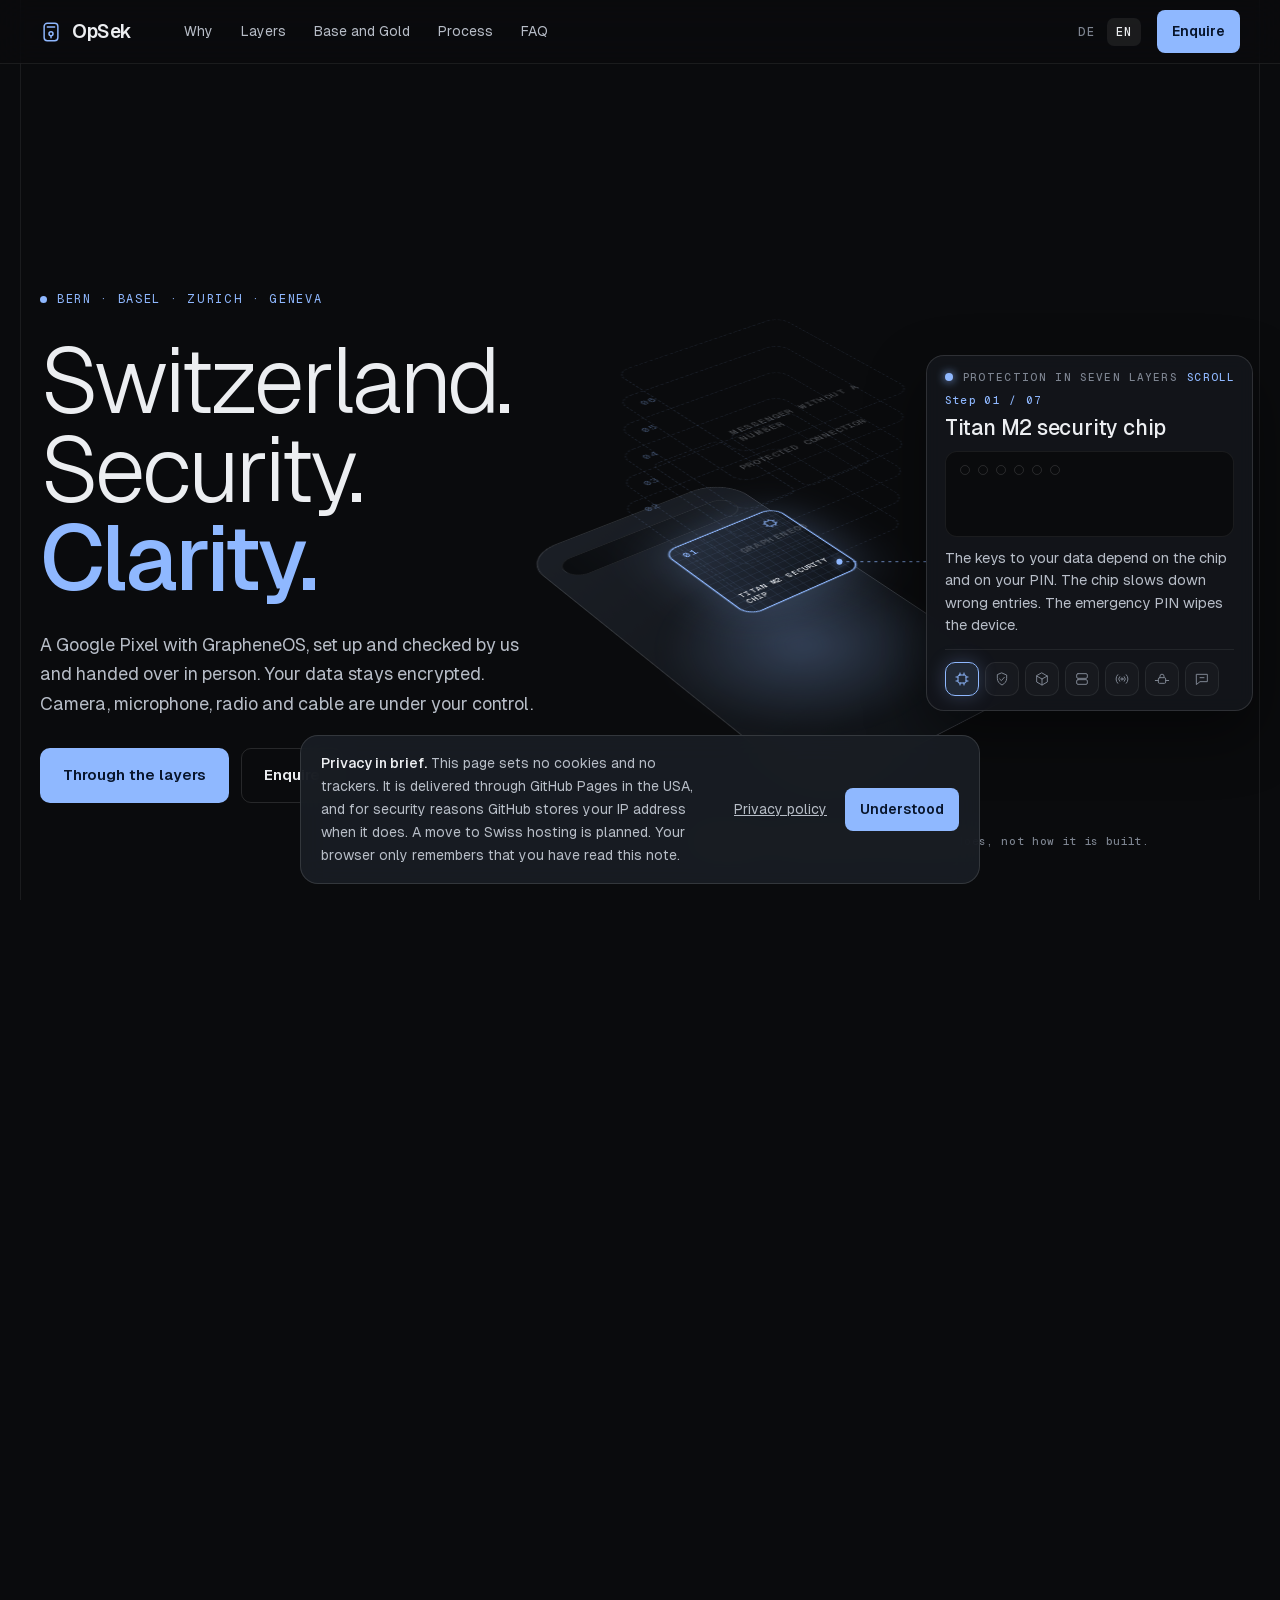
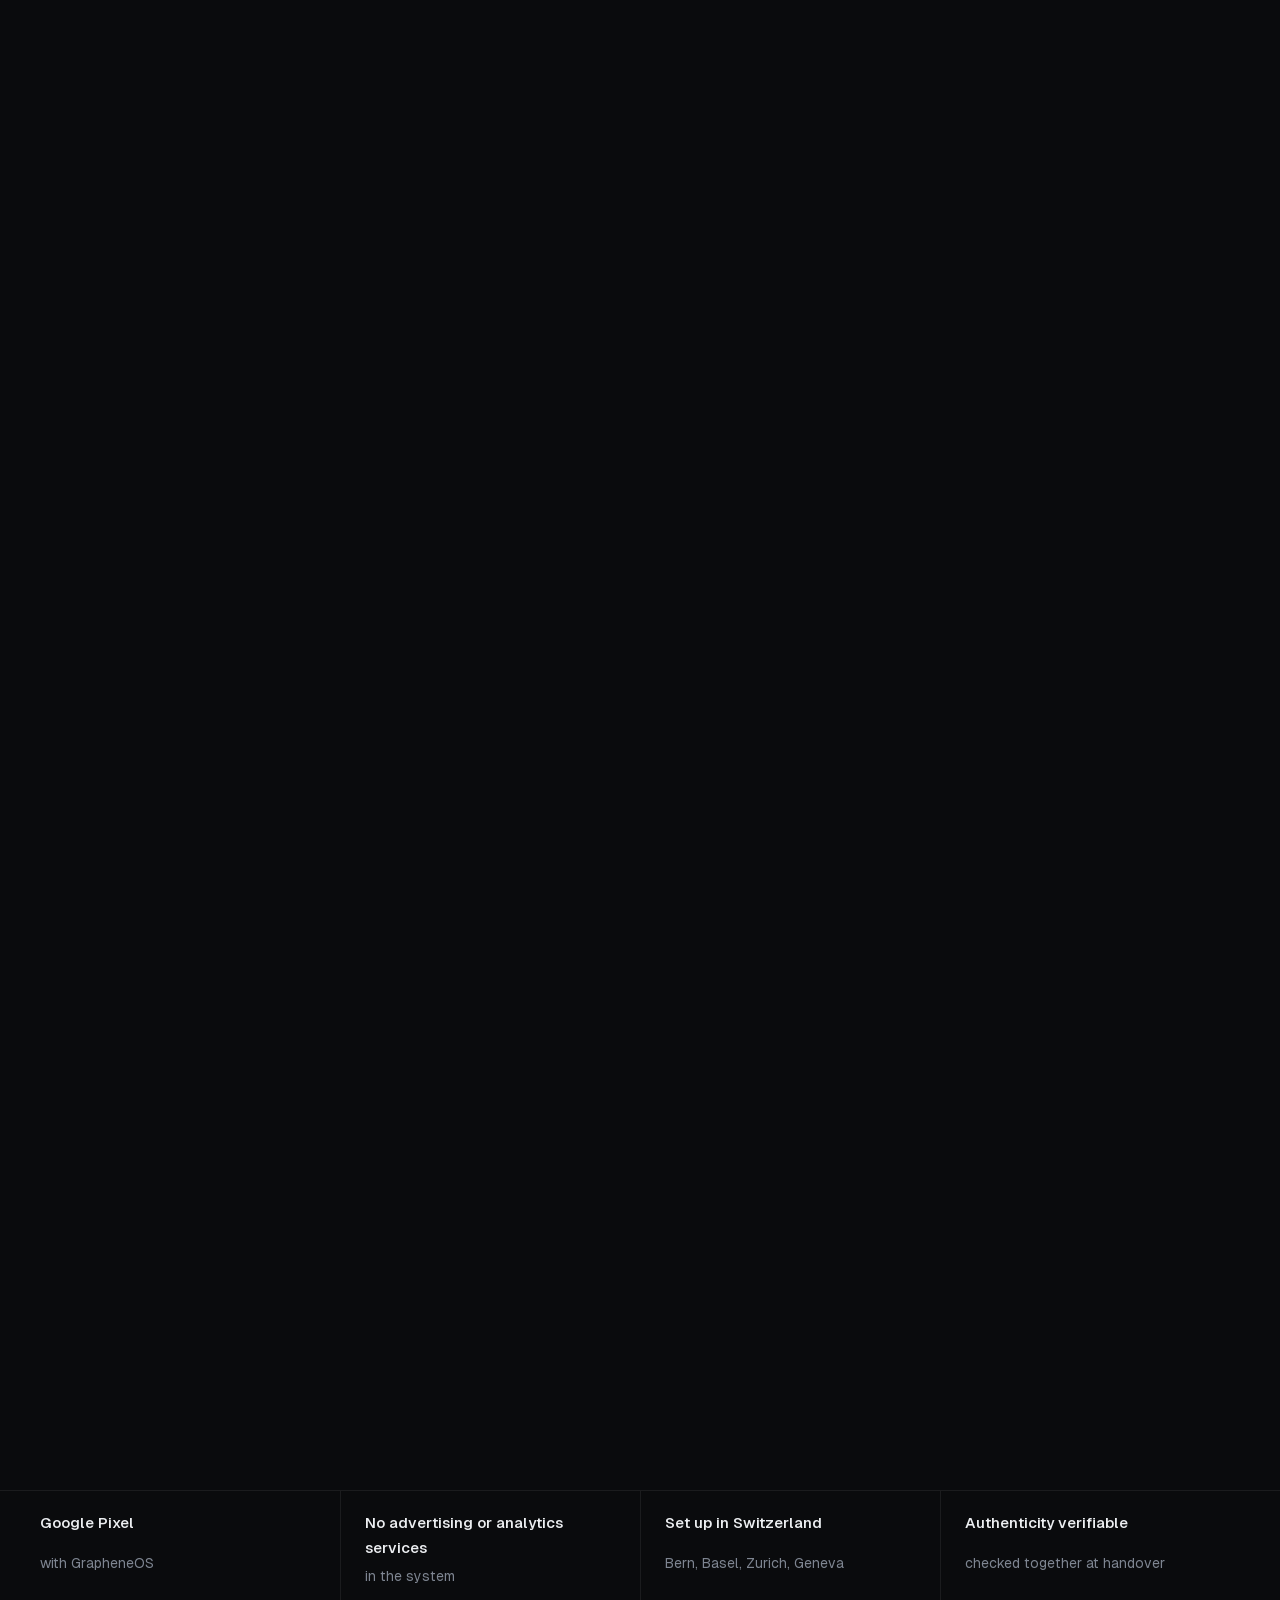
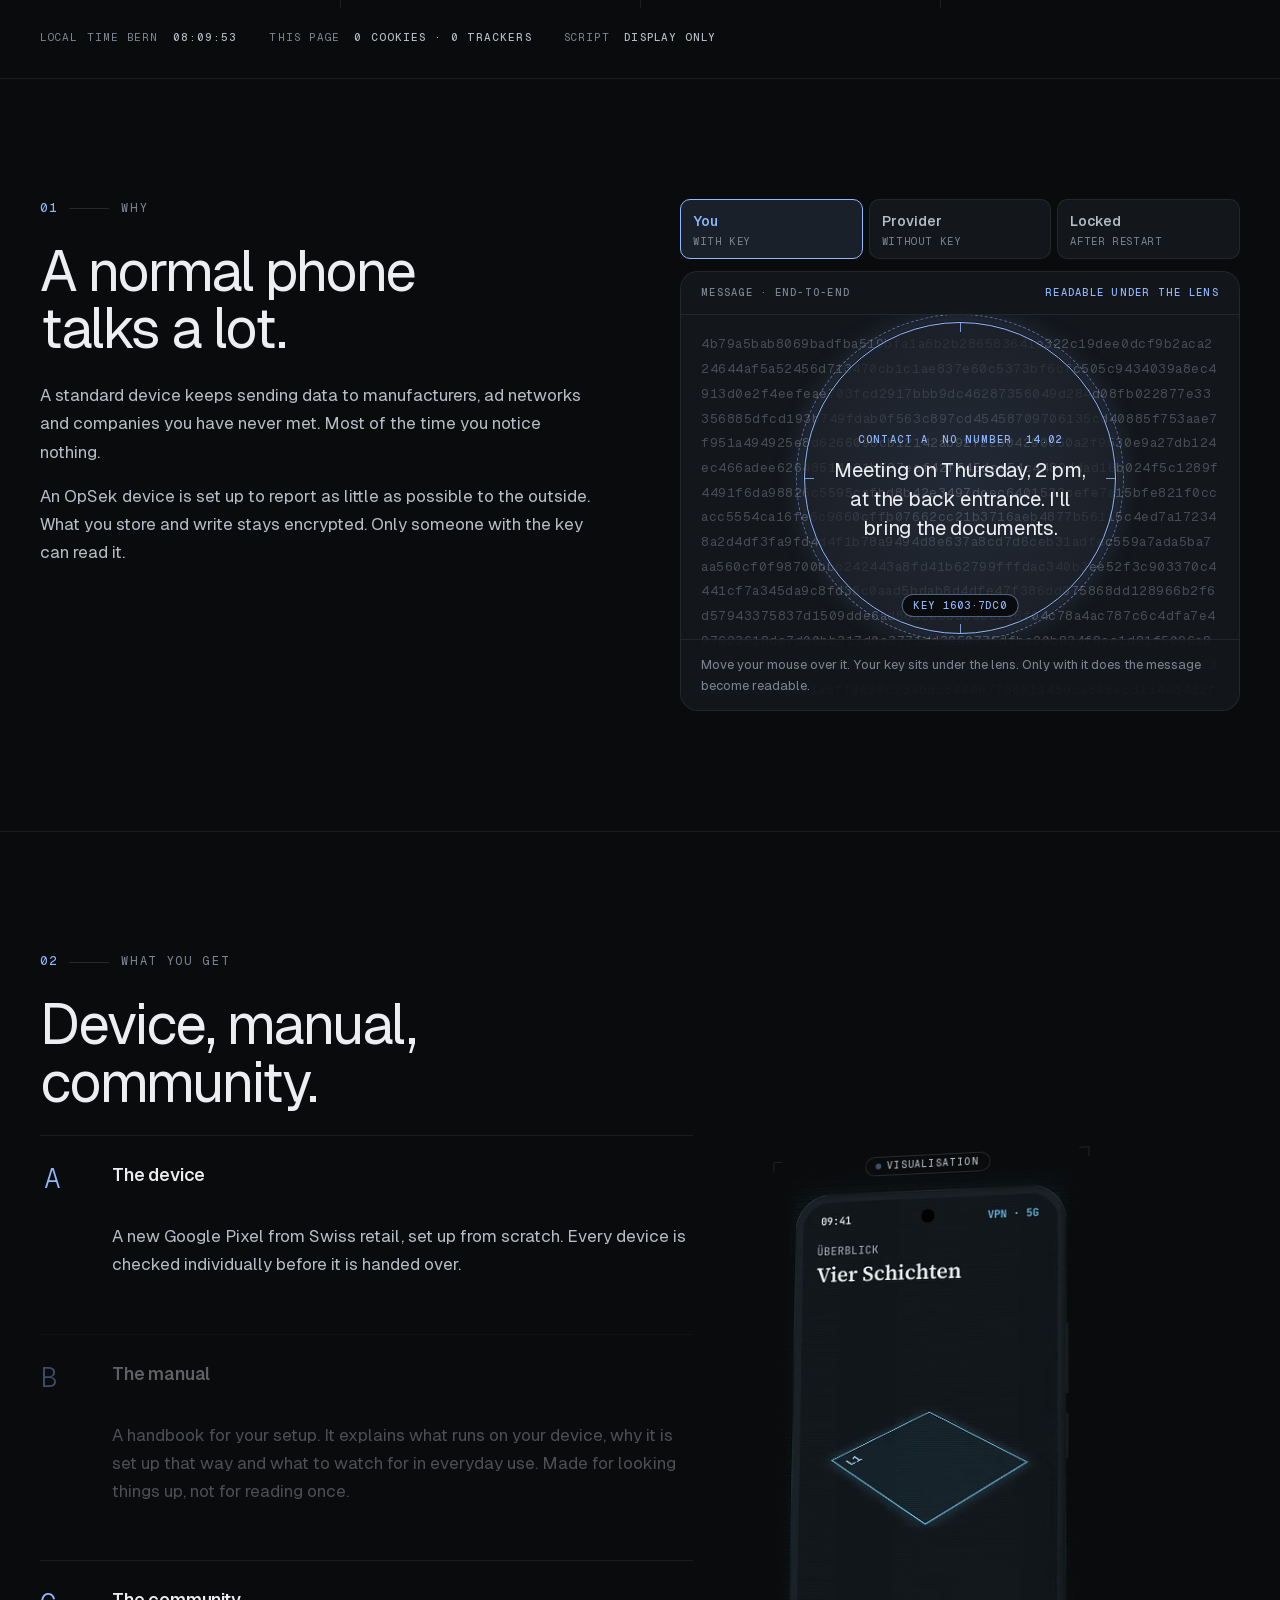
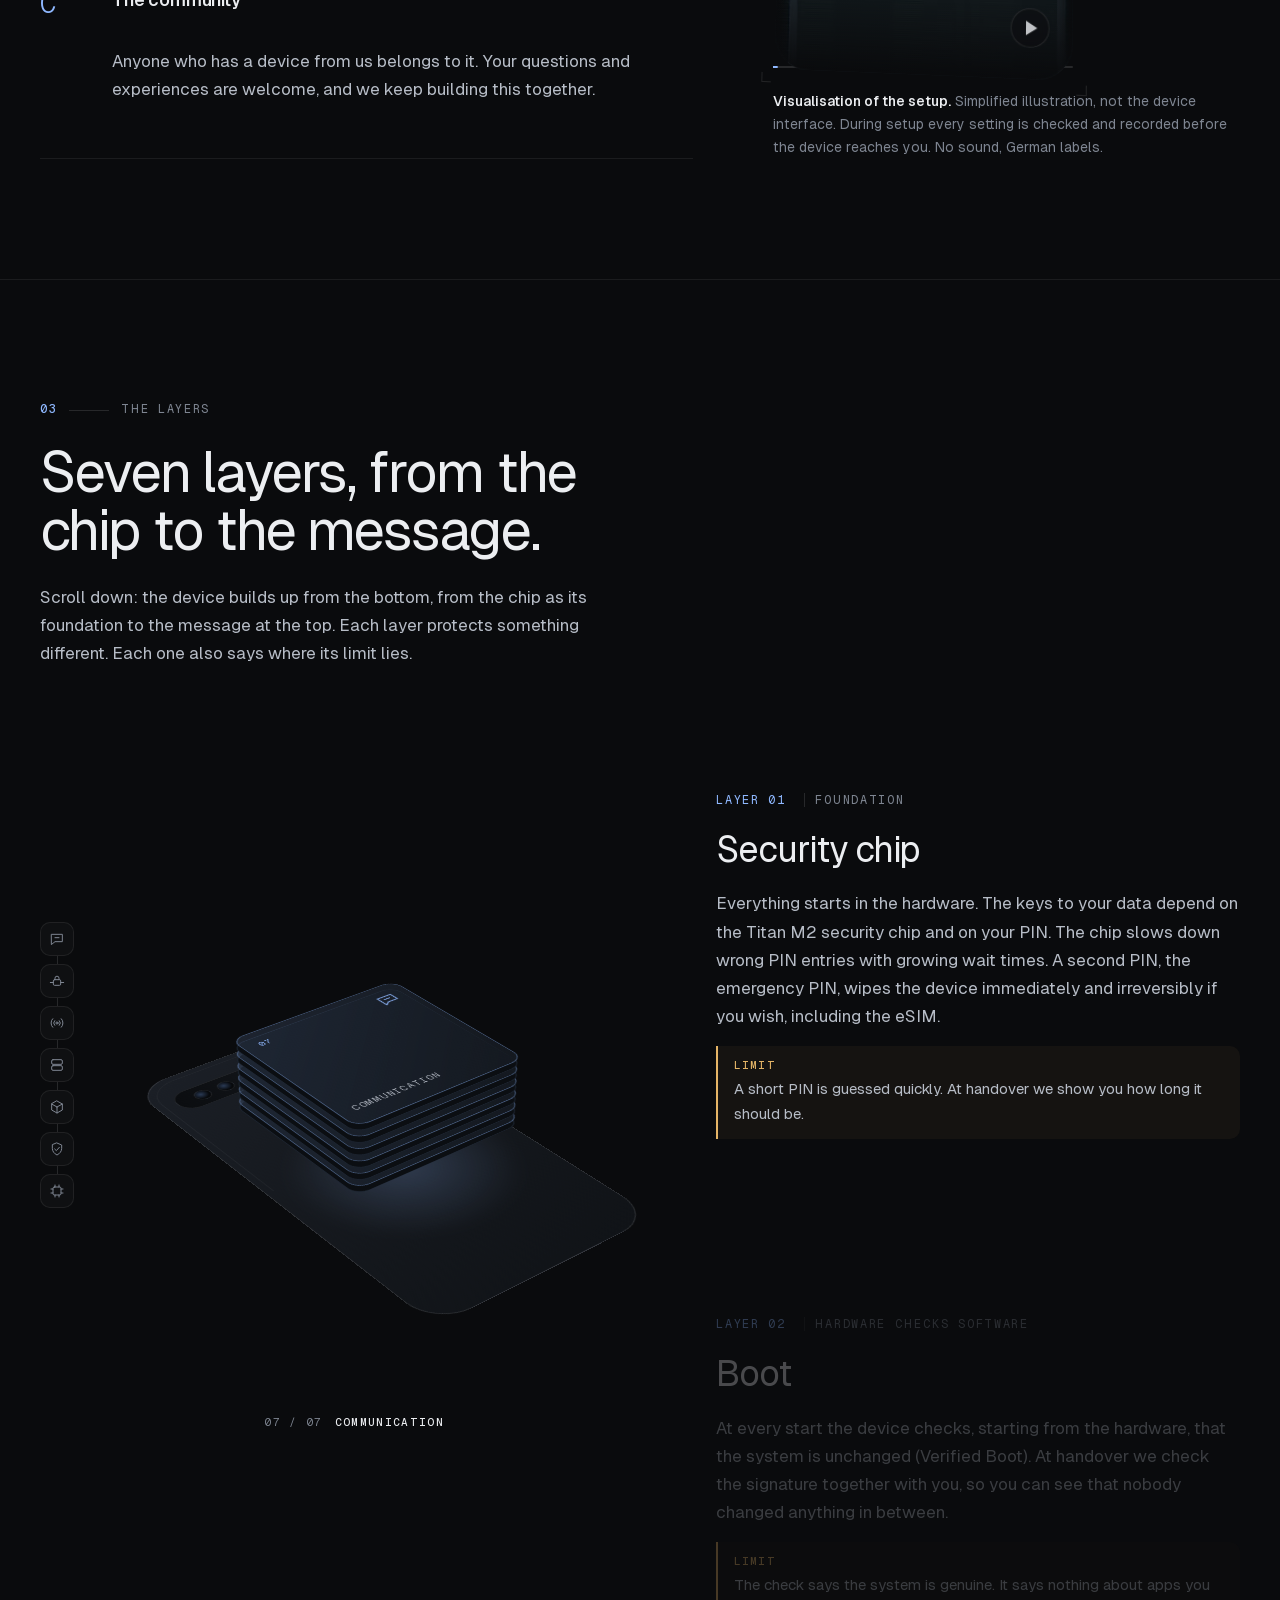
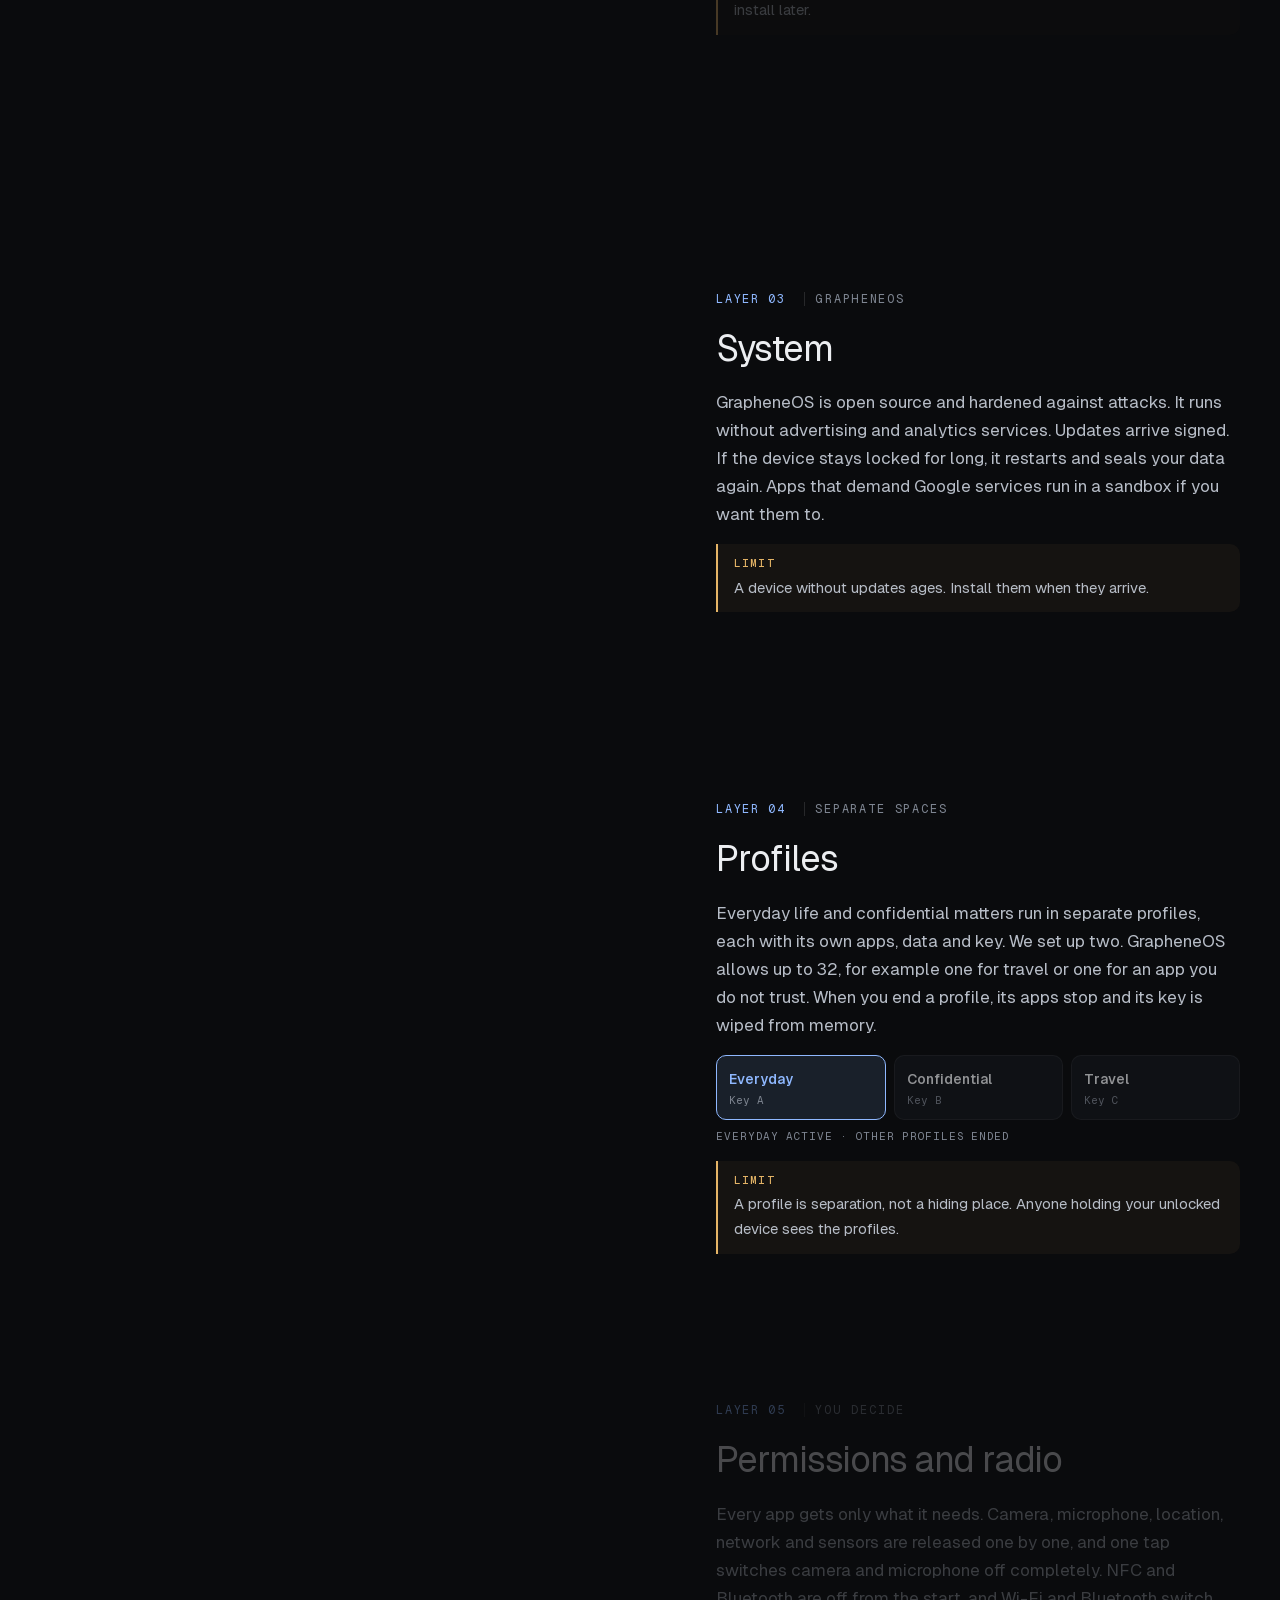
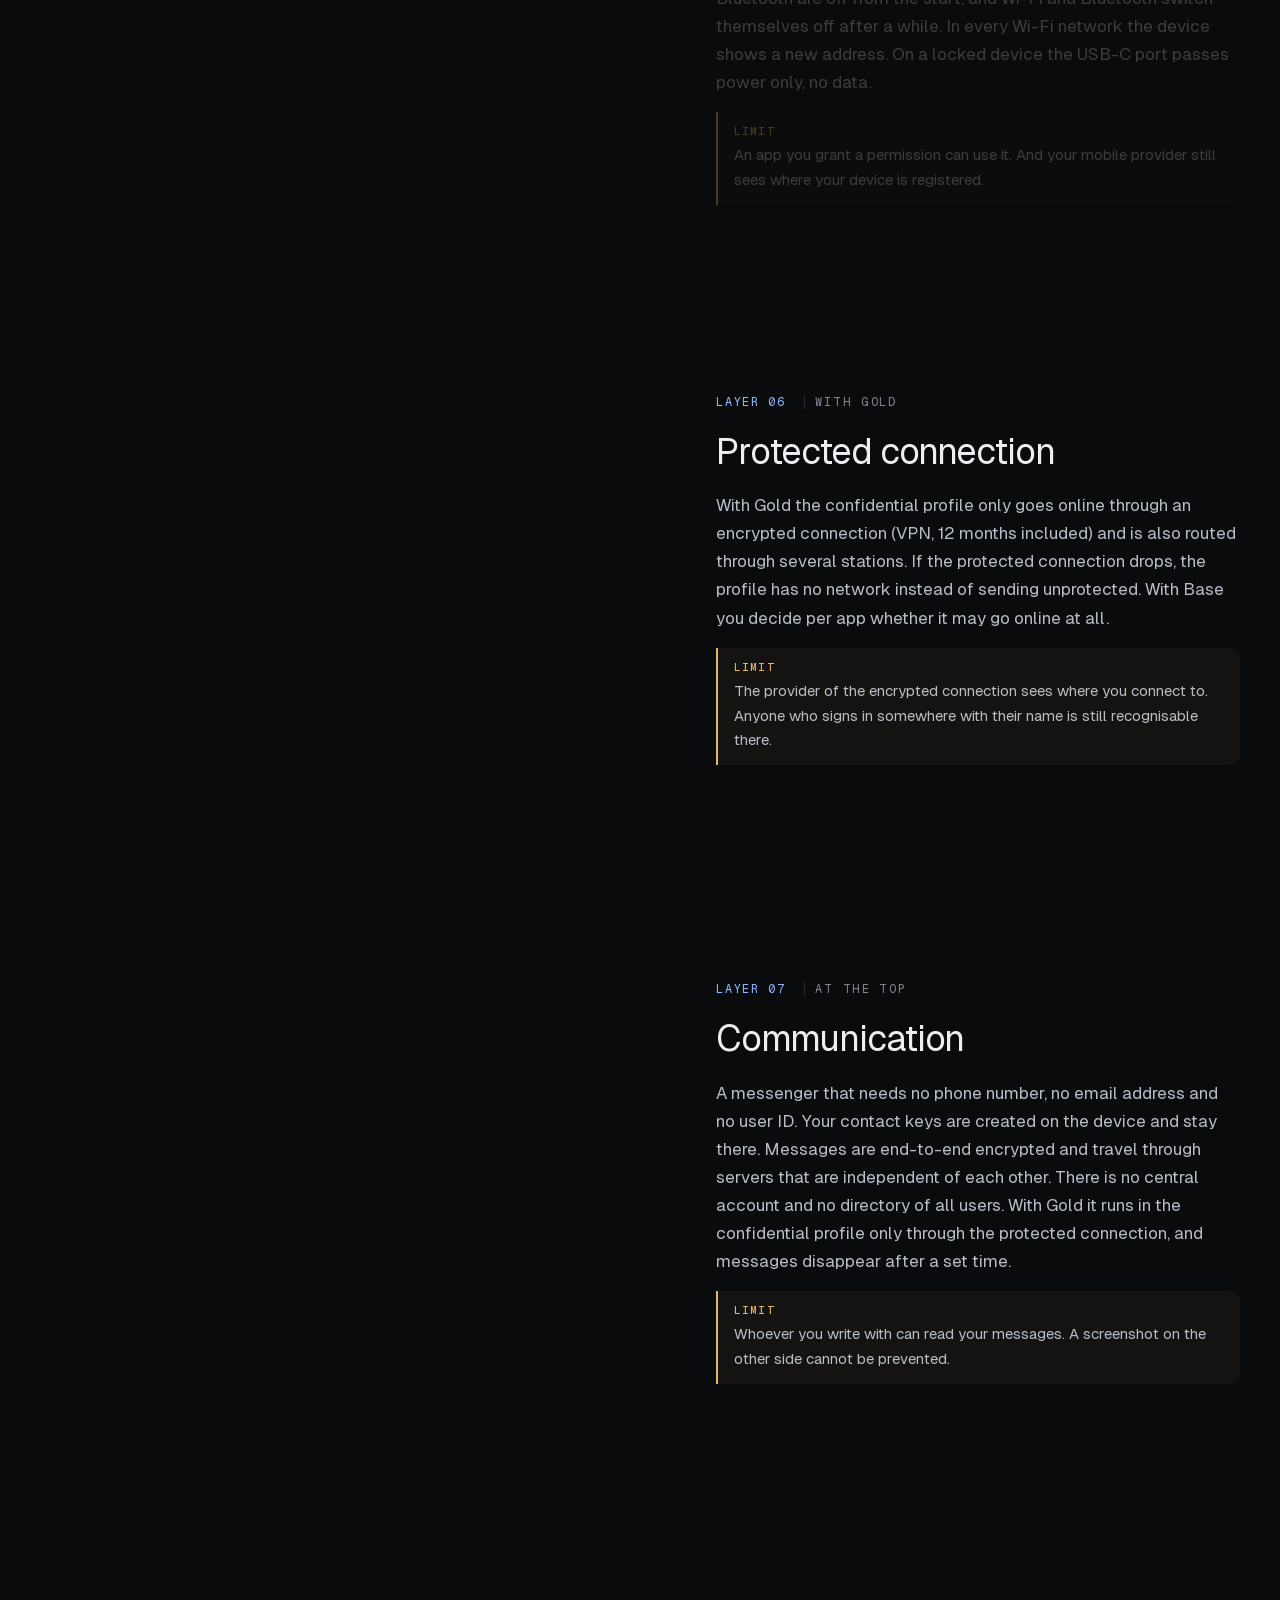
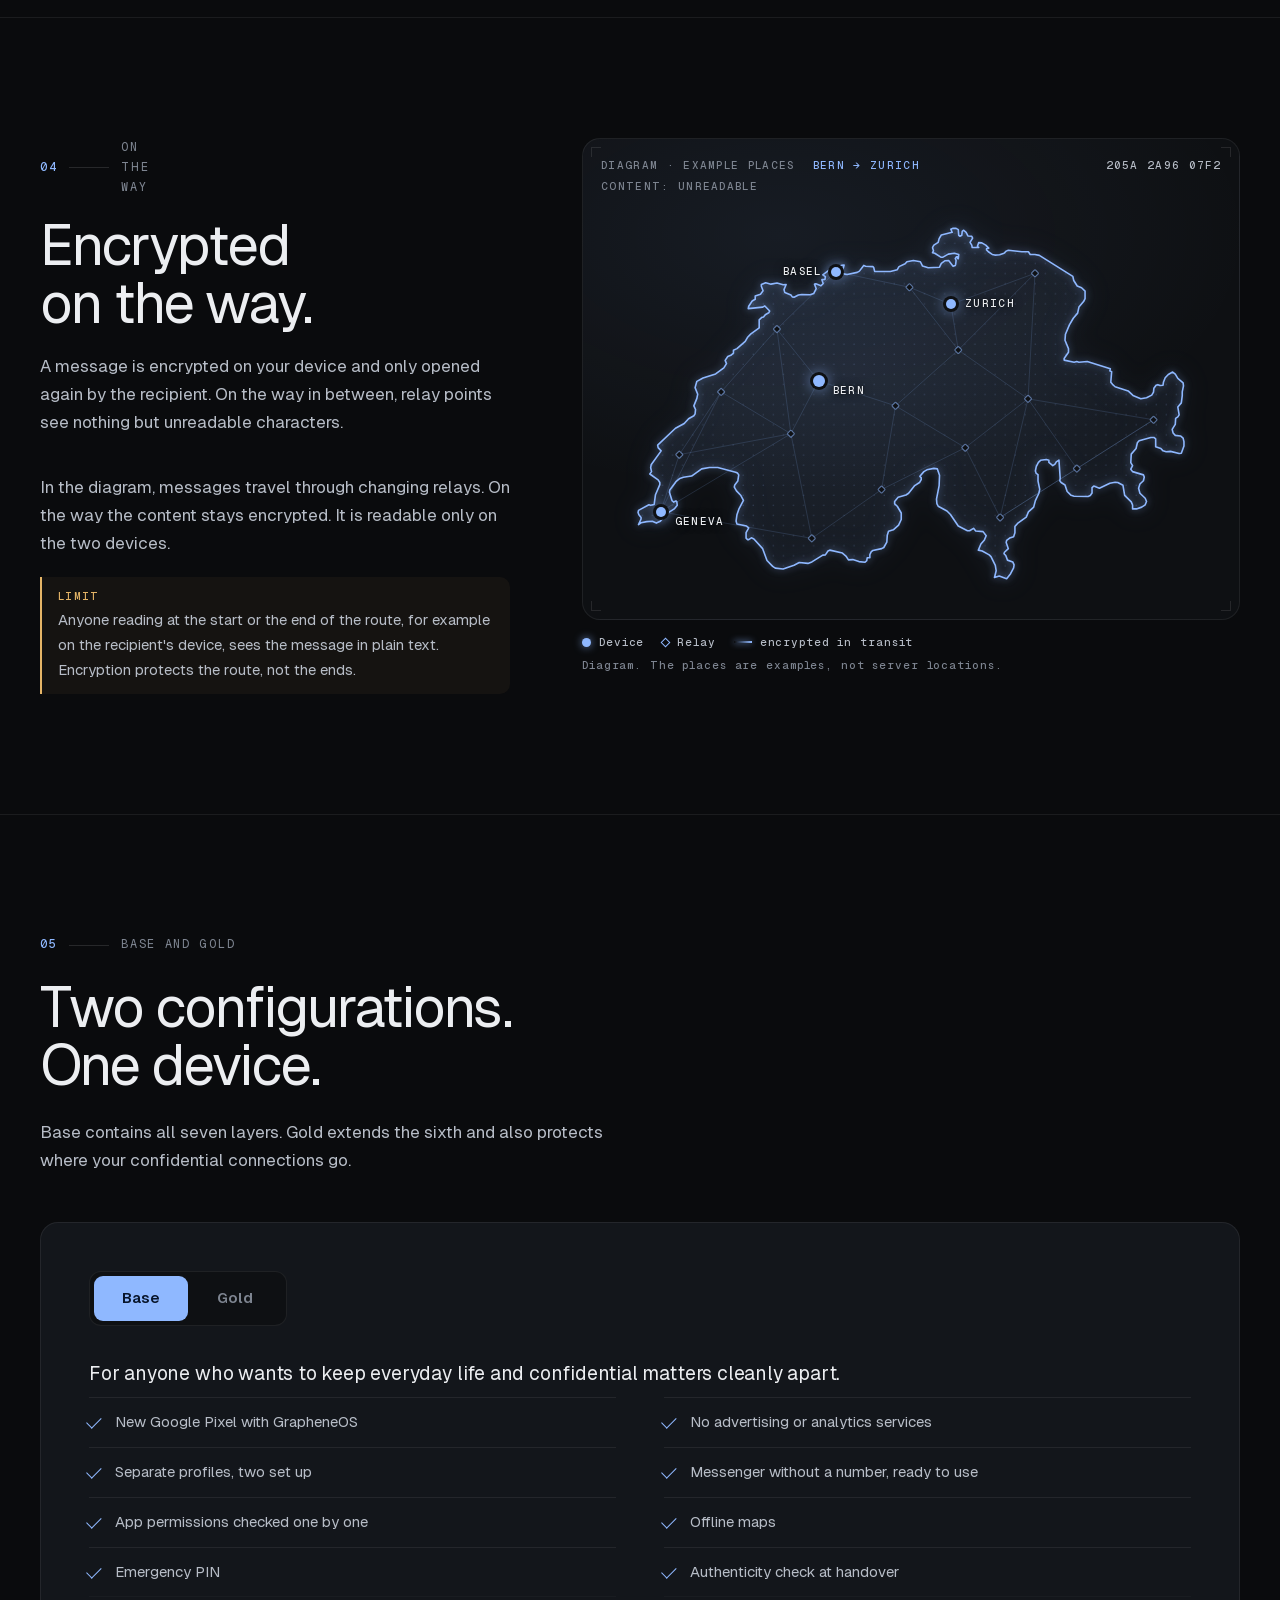
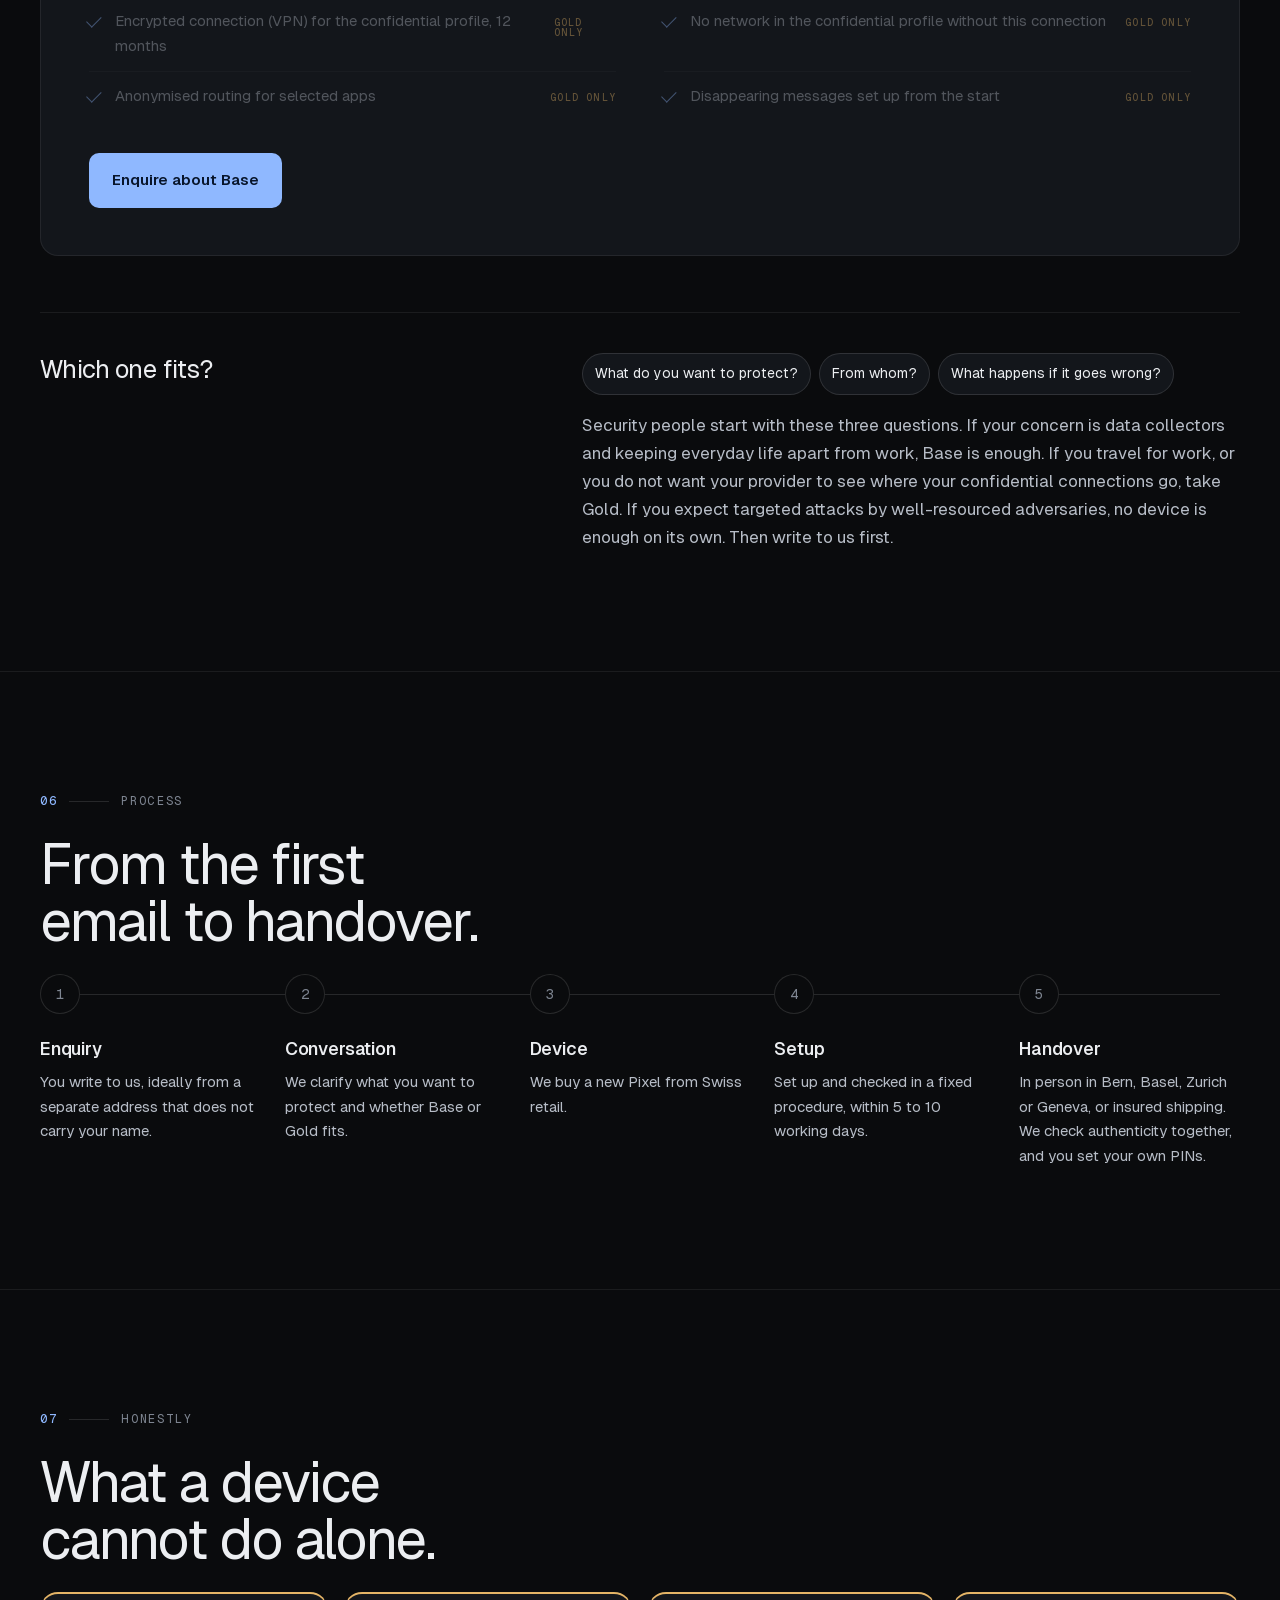
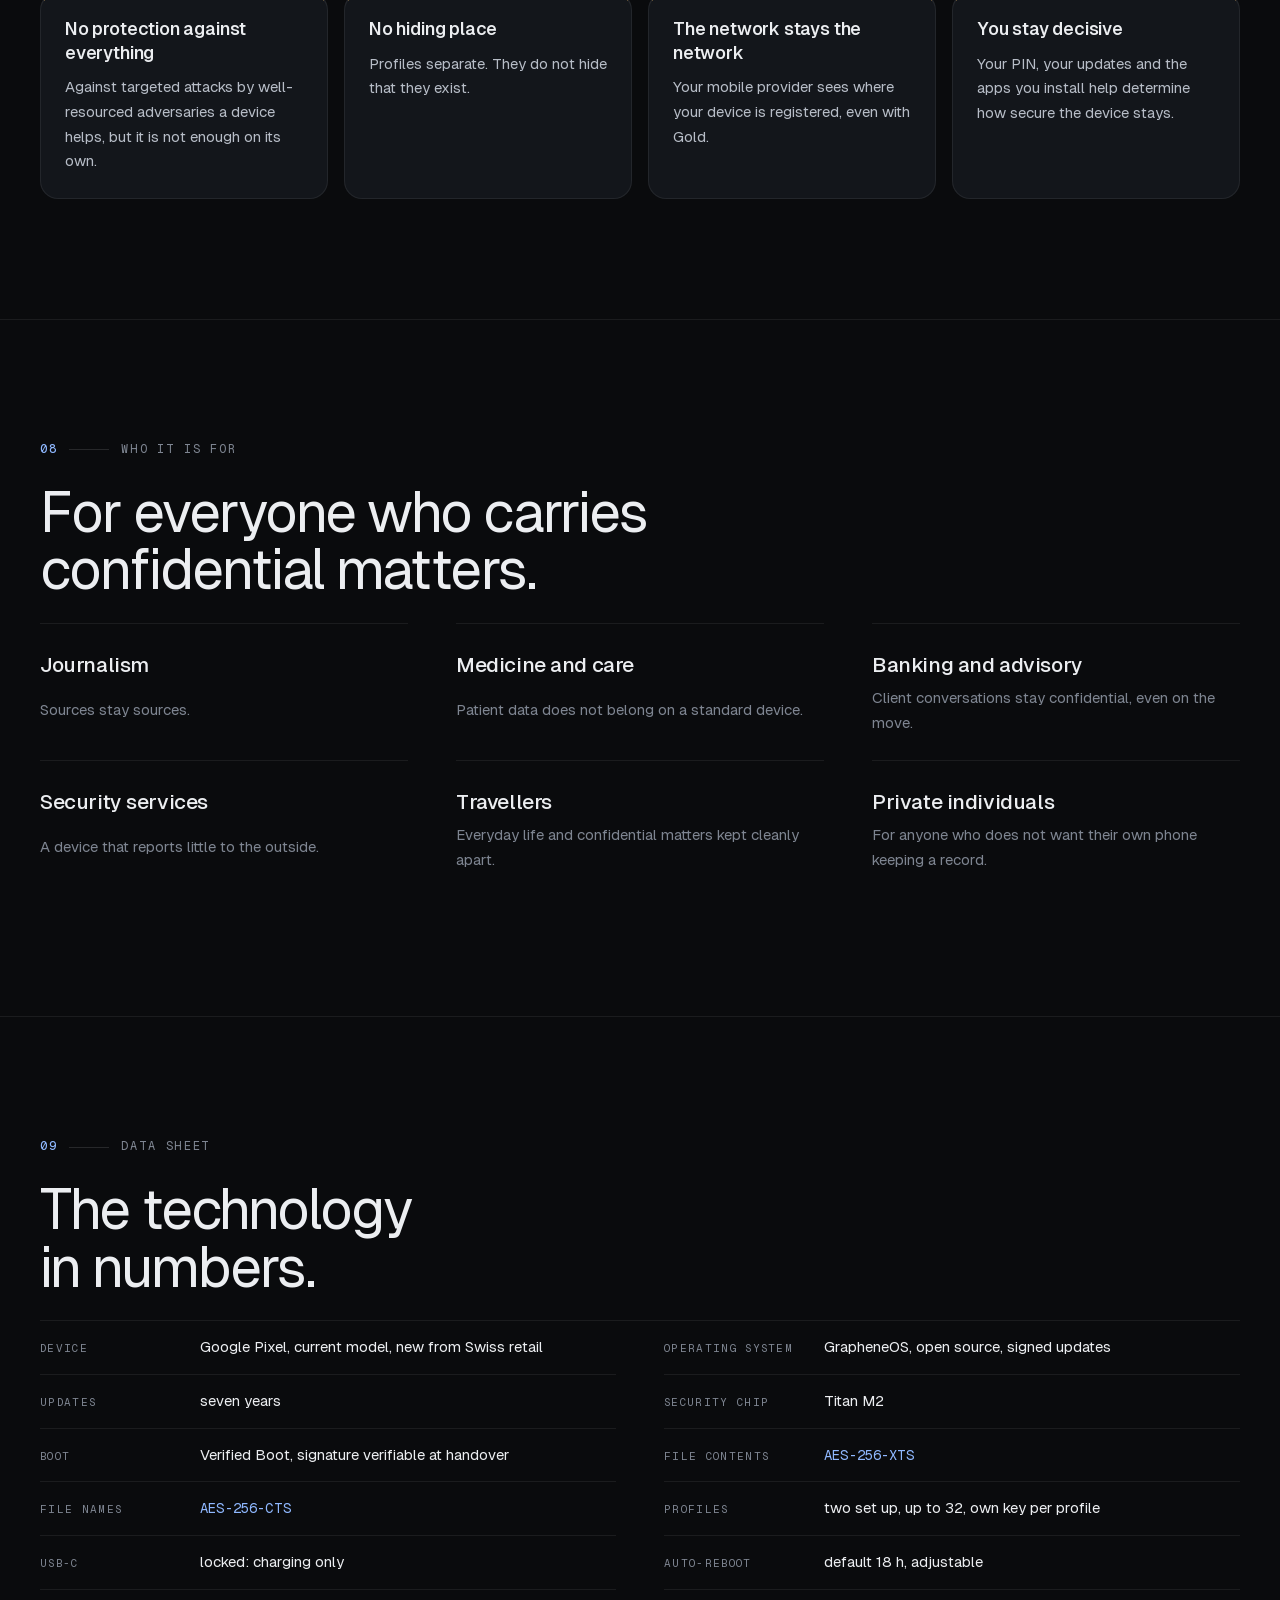
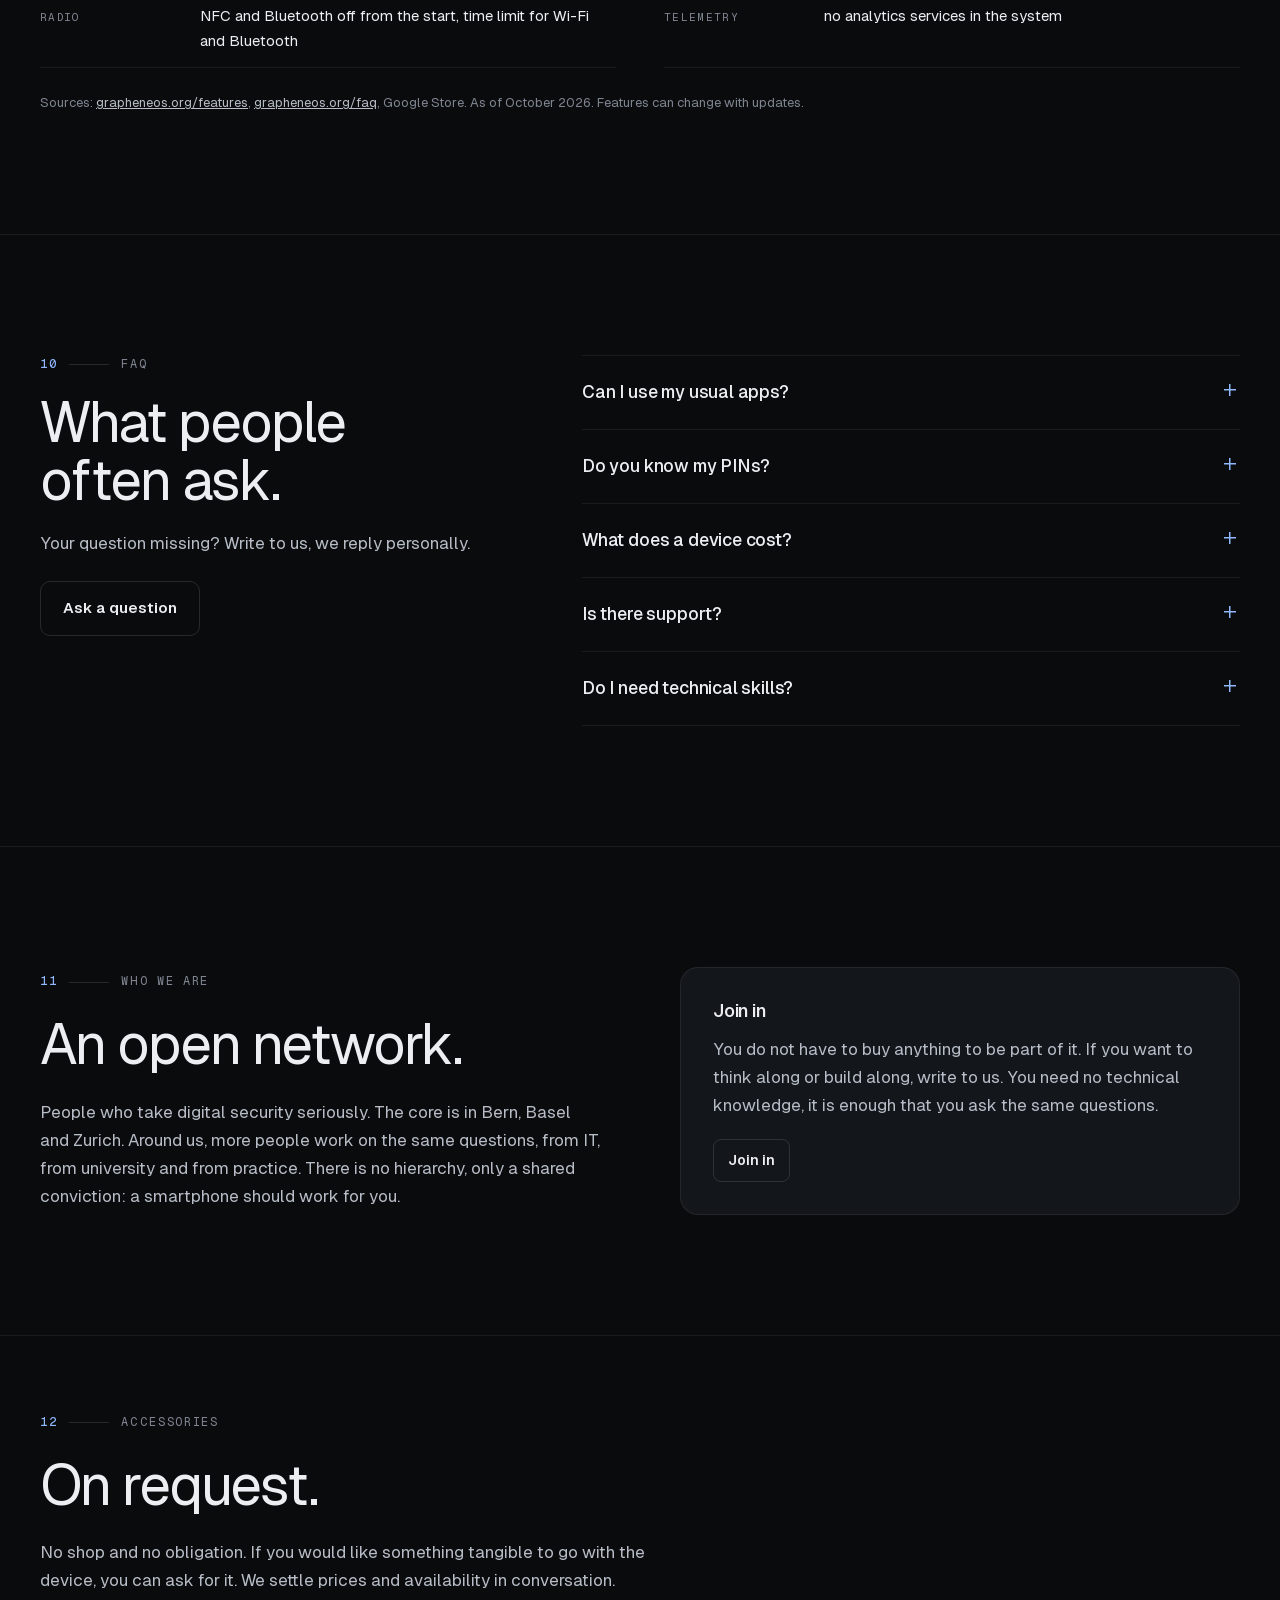
==== en/index.html @ 554b8f77 "Texte: «laut Google» entfernt, Protokoll-Video als Visualisierung gekennzeichnet Co-Authored-By: Cla" ====
<!doctype html>
<html lang="en" class="no-js">
<head>
<meta charset="utf-8">
<meta http-equiv="Content-Security-Policy" content="default-src 'self'; script-src 'self'; style-src 'self' 'unsafe-inline'; img-src 'self' data:; media-src 'self'; font-src 'self'; connect-src 'none'; frame-src 'none'; object-src 'none'; base-uri 'none'; form-action 'none'; manifest-src 'self'; worker-src 'none'">
<meta name="referrer" content="no-referrer">
<meta name="viewport" content="width=device-width,initial-scale=1,viewport-fit=cover">
<title>OpSek | Hardened Pixel with GrapheneOS from Switzerland</title>
<meta name="description" content="OpSek sets up Google Pixel phones with GrapheneOS: hardened system, separate profiles, checked and handed over in person. From Switzerland.">
<meta name="theme-color" content="#0a0b0d">
<meta name="color-scheme" content="dark">
<link rel="canonical" href="https://opsek.ch/en/">
<link rel="alternate" hreflang="de" href="https://opsek.ch/">
<link rel="alternate" hreflang="en" href="https://opsek.ch/en/">
<link rel="alternate" hreflang="x-default" href="https://opsek.ch/">
<meta property="og:type" content="website">
<meta property="og:title" content="OpSek | Hardened Pixel with GrapheneOS from Switzerland">
<meta property="og:description" content="OpSek sets up Google Pixel phones with GrapheneOS: hardened system, separate profiles, checked and handed over in person. From Switzerland.">
<meta property="og:url" content="https://opsek.ch/en/">
<meta property="og:locale" content="en_GB">
<link rel="icon" href="../img/favicon.svg" type="image/svg+xml">
<link rel="preload" href="../fonts/Geist-Variable.woff2" as="font" type="font/woff2" crossorigin>
<link rel="preload" href="../img/hero-center-800.webp" as="image" type="image/webp" media="(max-width: 900px)">
<link rel="stylesheet" href="../css/opsek.css">
<script type="application/json" id="opsek-t">{"locale": "en-GB", "keyWord": "Key ", "noKey": "No key", "vault": {"du": {"st": "readable under the lens", "hint": "<span class=\"hint-fine\">Move your mouse over it.<\/span><span class=\"hint-touch\">Drag your finger across it.<\/span> Your key sits under the lens. Only with it does the message become readable."}, "anbieter": {"st": "no key", "hint": "This is what the messenger's provider sees: it carries the message but cannot read it."}, "gesperrt": {"st": "Standby", "hint": "After a restart the key is not in memory. Without your PIN everything stays encrypted."}}, "profState": "{p} active · other profiles ended, their keys removed from memory", "play": "Play video", "pause": "Pause video", "ctaBase": "Enquire about Base", "ctaGold": "Enquire about Gold", "subjBase": "Interest in OpSek Base", "subjGold": "Interest in OpSek Gold", "level": "Layer", "subj": {"general": "Interest in OpSek", "base": "Interest in OpSek Base", "gold": "Interest in OpSek Gold", "join": "Joining OpSek", "acc": "Question about OpSek accessories", "q": "Question about OpSek"}, "step": "Step {n} of 4"}</script>
</head>
<body>
<a class="skip" href="#inhalt">Skip to content</a>

<header class="hdr" id="top">
  <div class="rail hdr-in">
    <a class="brand" href="#top" aria-label="OpSek, back to top">
      <svg viewBox="0 0 24 24" aria-hidden="true"><rect x="4.5" y="2.5" width="15" height="19" rx="3.5"/><path d="M8 6.5h8" class="cam"/><circle cx="12" cy="14" r="2.2"/><path d="M12 16.2v2"/></svg>
      <span>OpSek</span>
    </a>
    <nav class="nav" aria-label="Main navigation"><a href="#warum">Why</a><a href="#schichten">Layers</a><a href="#modelle">Base and Gold</a><a href="#ablauf">Process</a><a href="#fragen">FAQ</a></nav>
        <p class="lang" role="group" aria-label="Language"><a href="../" hreflang="de" lang="de">DE</a><b aria-current="true">EN</b></p>
    <a class="btn btn-sm" href="#kontakt" data-contact="general">Enquire</a>
  </div>
  <i class="progress" aria-hidden="true"><em></em></i>
</header>

<main id="inhalt">

<!-- HERO -->
<section class="hero" aria-labelledby="h-hero">
  <div class="rail hero-grid">
    <div class="hero-copy">
      <p class="kicker"><i class="dot"></i>Bern · Basel · Zurich · Geneva</p>
      <h1 id="h-hero" data-split>Switzerland. Security. <em>Clarity.</em></h1>
      <p class="lead">A Google Pixel with GrapheneOS, set up and checked by us and handed over in person. Your data stays encrypted. Camera, microphone, radio and cable are under your control.</p>
      <div class="actions">
        <a class="btn" href="#schichten" data-magnet>Through the layers</a>
        <a class="btn btn-line" href="#kontakt" data-contact="general" data-magnet>Enquire</a>
      </div>
    </div>
    <figure class="hero-visual sx" data-sx role="group" aria-label="How the protection fits together, step by step" data-step="0">
      <div class="sx-scene" aria-hidden="true"><div class="sx-stack" data-sx-stack><div class="sx-phone"><i class="cam"></i><i class="glow"></i></div><div class="sx-slab chip on" style="--i:0"><span class="sl-n">01</span><span class="sl-t">Titan M2 security chip</span><svg viewBox="0 0 24 24" aria-hidden="true"><rect x="6" y="6" width="12" height="12" rx="2"/><path d="M9 3v3M15 3v3M9 18v3M15 18v3M3 9h3M3 15h3M18 9h3M18 15h3"/></svg></div><div class="sx-slab" style="--i:1"><span class="sl-n">02</span><span class="sl-t">Verified start</span><svg viewBox="0 0 24 24" aria-hidden="true"><path d="M12 3l7 3v5c0 4.5-3 8-7 10-4-2-7-5.5-7-10V6z"/><path d="M8.5 12l2.5 2.5 4.5-5"/></svg></div><div class="sx-slab" style="--i:2"><span class="sl-n">03</span><span class="sl-t">GrapheneOS</span><svg viewBox="0 0 24 24" aria-hidden="true"><path d="M12 3l8 4.5v9L12 21l-8-4.5v-9z"/><path d="M12 12l8-4.5M12 12v9M12 12L4 7.5"/></svg></div><div class="sx-slab" style="--i:3"><i class="half a"></i><i class="half b"></i><span class="sl-n">04</span><span class="sl-t">Separate profiles</span><svg viewBox="0 0 24 24" aria-hidden="true"><rect x="4" y="4" width="16" height="7" rx="2"/><rect x="4" y="13" width="16" height="7" rx="2"/></svg></div><div class="sx-slab" style="--i:4"><span class="sl-n">05</span><span class="sl-t">Permissions, radio and cable</span><svg viewBox="0 0 24 24" aria-hidden="true"><circle cx="12" cy="12" r="1.6"/><path d="M8.5 8.5a5 5 0 0 0 0 7M15.5 8.5a5 5 0 0 1 0 7M5.6 5.6a9 9 0 0 0 0 12.8M18.4 5.6a9 9 0 0 1 0 12.8"/></svg></div><div class="sx-slab" style="--i:5"><span class="sl-n">06</span><span class="sl-t">Protected connection</span><svg viewBox="0 0 24 24" aria-hidden="true"><rect x="6.5" y="10" width="11" height="8.5" rx="1.8"/><path d="M9 10V7.8a3 3 0 0 1 6 0V10"/><path d="M2 14.25h4.5M17.5 14.25H22"/></svg></div><div class="sx-slab" style="--i:6"><span class="sl-n">07</span><span class="sl-t">Messenger without a number</span><svg viewBox="0 0 24 24" aria-hidden="true"><path d="M4 5h16v11H9l-5 4z"/><path d="M9 10h6"/></svg></div></div></div>
      <svg class="sx-line" aria-hidden="true" focusable="false"><path data-sx-line d=""/><circle data-sx-dot r="3"/></svg>
      <div class="sx-card">
        <p class="sx-hd"><i class="sx-led" aria-hidden="true"></i><span>Protection in seven layers</span><b class="sx-hint" data-pin="Scroll" data-tap="Tap">Tap</b></p>
        <div class="sx-body"><div class="sx-c" id="sx-c0" data-c="0"><p class="sx-k">Step 01 / 07</p><p class="sx-t">Titan M2 security chip</p><div class="dm dm-pin"><span class="pin" aria-hidden="true"><i></i><i></i><i></i><i></i><i></i><i></i></span><span class="dm-l l1">Wrong PIN · wait time grows</span><span class="dm-l l2">Emergency PIN · device is wiped</span><i class="wipe" aria-hidden="true"></i></div><p class="sx-p">The keys to your data depend on the chip and on your PIN. The chip slows down wrong entries. The emergency PIN wipes the device.</p></div><div class="sx-c" id="sx-c1" data-c="1" hidden><p class="sx-k">Step 02 / 07</p><p class="sx-t">Verified start</p><div class="dm dm-boot"><code data-sx-scr="7F3A 09BC E41D 5A2C">7F3A 09BC E41D 5A2C</code><span class="ok"><svg viewBox="0 0 24 24" aria-hidden="true"><path d="M5 12.5l4.5 4.5L19 7.5"/></svg>Signature matches</span></div><p class="sx-p">At every start the device checks, starting from the hardware, that the system is unchanged.</p></div><div class="sx-c" id="sx-c2" data-c="2" hidden><p class="sx-k">Step 03 / 07</p><p class="sx-t">GrapheneOS</p><div class="dm"><ul class="dm-sw"><li style="--k:0"><span>Advertising services</span><b class="sw to-off" aria-hidden="true"></b><em>off</em></li><li style="--k:1"><span>Analytics services</span><b class="sw to-off" aria-hidden="true"></b><em>off</em></li><li style="--k:2"><span>Signed updates</span><b class="sw to-on" aria-hidden="true"></b><em>on</em></li><li style="--k:3"><span>Restart after long lock</span><b class="sw to-on" aria-hidden="true"></b><em>on</em></li></ul></div><p class="sx-p">A hardened system without advertising and analytics services. If the device stays locked for long, it restarts and seals the data again.</p></div><div class="sx-c" id="sx-c3" data-c="3" hidden><p class="sx-k">Step 04 / 07</p><p class="sx-t">Separate profiles</p><div class="dm dm-prof"><div class="pa"><b>Everyday</b><i>Key A</i><em>active</em></div><i class="wall" aria-hidden="true"></i><div class="pb"><b>Confidential</b><i>Key B</i><em>ended</em></div></div><p class="sx-p">Everyday life and confidential matters with their own apps, data and keys. An ended profile is encrypted again. Separation, not a hiding place.</p></div><div class="sx-c" id="sx-c4" data-c="4" hidden><p class="sx-k">Step 05 / 07</p><p class="sx-t">Permissions, radio and cable</p><div class="dm"><ul class="dm-sw"><li style="--k:0"><span>Camera</span><b class="sw to-off" aria-hidden="true"></b><em>off</em></li><li style="--k:1"><span>Microphone</span><b class="sw to-off" aria-hidden="true"></b><em>off</em></li><li style="--k:2"><span>Bluetooth</span><b class="sw to-off" aria-hidden="true"></b><em>off</em></li><li style="--k:3"><span>USB-C locked</span><b class="sw to-on" aria-hidden="true"></b><em>power only</em></li></ul></div><p class="sx-p">You control camera, microphone and radio one by one. On a locked device USB-C passes power only.</p></div><div class="sx-c" id="sx-c5" data-c="5" hidden><p class="sx-k">Step 06 / 07</p><p class="sx-t">Protected connection</p><div class="dm dm-tun"><div class="tun" aria-hidden="true"><span class="n1">Device</span><i class="pipe"><i class="pk"></i><i class="pk"></i><i class="pk"></i><i class="brk"></i></i><span class="n2">Network</span></div><span class="dm-l l1">Encrypted in transit</span><span class="dm-l l2 warn">Connection lost · no network (kill switch)</span></div><p class="sx-p">With Gold the confidential profile only goes online encrypted. If the connection drops, there is no network instead of unprotected data.</p></div><div class="sx-c" id="sx-c6" data-c="6" hidden><p class="sx-k">Step 07 / 07</p><p class="sx-t">Messenger without a number</p><div class="dm dm-msg"><span class="bub"><code data-sx-scr="Meet at 2 pm?">Meet at 2 pm?</code></span><span class="tags"><i>no number</i><i>no email</i><i>no ID</i></span></div><p class="sx-p">No phone number, no email, no ID. A message is readable only for you and the recipient.</p></div></div>
        <div class="sx-dots"><button type="button" class="sx-dot on" data-s="0" aria-controls="sx-c0" aria-pressed="true" aria-label="Step 01: Titan M2 security chip"><svg viewBox="0 0 24 24" aria-hidden="true"><rect x="6" y="6" width="12" height="12" rx="2"/><path d="M9 3v3M15 3v3M9 18v3M15 18v3M3 9h3M3 15h3M18 9h3M18 15h3"/></svg></button><button type="button" class="sx-dot" data-s="1" aria-controls="sx-c1" aria-pressed="false" aria-label="Step 02: Verified start"><svg viewBox="0 0 24 24" aria-hidden="true"><path d="M12 3l7 3v5c0 4.5-3 8-7 10-4-2-7-5.5-7-10V6z"/><path d="M8.5 12l2.5 2.5 4.5-5"/></svg></button><button type="button" class="sx-dot" data-s="2" aria-controls="sx-c2" aria-pressed="false" aria-label="Step 03: GrapheneOS"><svg viewBox="0 0 24 24" aria-hidden="true"><path d="M12 3l8 4.5v9L12 21l-8-4.5v-9z"/><path d="M12 12l8-4.5M12 12v9M12 12L4 7.5"/></svg></button><button type="button" class="sx-dot" data-s="3" aria-controls="sx-c3" aria-pressed="false" aria-label="Step 04: Separate profiles"><svg viewBox="0 0 24 24" aria-hidden="true"><rect x="4" y="4" width="16" height="7" rx="2"/><rect x="4" y="13" width="16" height="7" rx="2"/></svg></button><button type="button" class="sx-dot" data-s="4" aria-controls="sx-c4" aria-pressed="false" aria-label="Step 05: Permissions, radio and cable"><svg viewBox="0 0 24 24" aria-hidden="true"><circle cx="12" cy="12" r="1.6"/><path d="M8.5 8.5a5 5 0 0 0 0 7M15.5 8.5a5 5 0 0 1 0 7M5.6 5.6a9 9 0 0 0 0 12.8M18.4 5.6a9 9 0 0 1 0 12.8"/></svg></button><button type="button" class="sx-dot" data-s="5" aria-controls="sx-c5" aria-pressed="false" aria-label="Step 06: Protected connection"><svg viewBox="0 0 24 24" aria-hidden="true"><rect x="6.5" y="10" width="11" height="8.5" rx="1.8"/><path d="M9 10V7.8a3 3 0 0 1 6 0V10"/><path d="M2 14.25h4.5M17.5 14.25H22"/></svg></button><button type="button" class="sx-dot" data-s="6" aria-controls="sx-c6" aria-pressed="false" aria-label="Step 07: Messenger without a number"><svg viewBox="0 0 24 24" aria-hidden="true"><path d="M4 5h16v11H9l-5 4z"/><path d="M9 10h6"/></svg></button></div>
      </div>
      <figcaption class="sx-cap">Diagram. It shows what the device does, not how it is built.</figcaption>
    </figure>
  </div>
  <div class="sx-track" aria-hidden="true"></div>
  <ul class="rail facts" aria-label="The essentials"><li><b>Google Pixel</b><span>with GrapheneOS</span></li><li><b>No advertising or analytics services</b><span>in the system</span></li><li><b>Set up in Switzerland</b><span>Bern, Basel, Zurich, Geneva</span></li><li><b>Authenticity verifiable</b><span>checked together at handover</span></li></ul>
  <p class="rail tele" aria-hidden="true"><span>Local time Bern <b data-clock>00:00:00</b></span><span>This page <b>0 cookies · 0 trackers</b></span><span>Script <b>display only</b></span></p>
</section>

<!-- WARUM -->
<section class="sec" id="warum" aria-labelledby="h-warum">
  <div class="rail split">
    <div>
      <p class="sh"><b>01</b><span>Why</span></p>
      <h2 id="h-warum" data-decrypt>A normal phone talks a lot.</h2>
      <p class="body">A standard device keeps sending data to manufacturers, ad networks and companies you have never met. Most of the time you notice nothing.</p>
      <p class="body">An OpSek device is set up to report as little as possible to the outside. What you store and write stays encrypted. Only someone with the key can read it.</p>
    </div>
    <div class="vault" data-vault>
      <div class="persp" role="radiogroup" aria-label="Choose a point of view"><button type="button" role="radio" aria-checked="true" data-v="du">You<i>with key</i></button><button type="button" role="radio" aria-checked="false" data-v="anbieter">Provider<i>without key</i></button><button type="button" role="radio" aria-checked="false" data-v="gesperrt">Locked<i>after restart</i></button></div>
      <div class="lamp" data-lamp data-view="du">
        <div class="lamp-head" aria-hidden="true"><span>Message · end-to-end</span><span class="lh-state" data-lh>readable under the lens</span></div>
        <div class="lamp-cipher" aria-hidden="true" data-cipher></div>
        <div class="lamp-layer lamp-plain" aria-hidden="true">
          <div class="msg">
            <p class="msg-meta"><span>Contact A</span><span>no number</span><span>14.02</span></p>
            <p class="msg-text">Meeting on Thursday, 2 pm, at the back entrance. I'll bring the documents.</p>
          </div>
        </div>
        <div class="lamp-layer lamp-prov" aria-hidden="true"><dl class="prov"><div><dt>Content</dt><dd>unreadable</dd></div><div><dt>Phone number</dt><dd>none</dd></div><div><dt>Key</dt><dd>only you and your contact</dd></div></dl></div>
        <div class="lamp-lock" aria-hidden="true">
          <svg viewBox="0 0 24 24"><rect x="5" y="10.5" width="14" height="10" rx="2.5"/><path d="M8 10.5V8a4 4 0 0 1 8 0v2.5"/><circle cx="12" cy="15.5" r="1.4"/></svg>
          <p><b>Standby</b>The key is not in memory. Without your PIN everything stays encrypted.</p>
        </div>
        <div class="lens" aria-hidden="true"><i class="ring"></i><i class="ring2"></i><i class="cross"></i><span class="lens-key" data-lenskey>Key 0000·0000</span></div>
        <p class="lamp-hint" aria-live="polite" data-hint><span class="hint-fine">Move your mouse over it.</span><span class="hint-touch">Drag your finger across it.</span> Your key sits under the lens. Only with it does the message become readable.</p>
      </div>
      <p class="sr">Example from three points of view: with your key the message is readable. The messenger's provider sees only encrypted characters and no phone number. After a restart the key is not in memory, and without your PIN everything stays encrypted.</p>
    </div>
  </div>
</section>

<!-- WAS DU BEKOMMST -->
<section class="sec" id="bekommst" aria-labelledby="h-bekommst">
  <div class="rail">
    <p class="sh"><b>02</b><span>What you get</span></p>
    <h2 id="h-bekommst" data-decrypt>Device, manual, community.</h2>
    <ol class="get" data-get-list><li class="rv" data-get><span class="num">A</span><h3>The device</h3><p>A new Google Pixel from Swiss retail, set up from scratch. Every device is checked individually before it is handed over.</p></li><li class="rv" data-get><span class="num">B</span><h3>The manual</h3><p>A handbook for your setup. It explains what runs on your device, why it is set up that way and what to watch for in everyday use. Made for looking things up, not for reading once.</p></li><li class="rv" data-get><span class="num">C</span><h3>The community</h3><p>Anyone who has a device from us belongs to it. Your questions and experiences are welcome, and we keep building this together.</p></li></ol>
    <figure class="protocol" data-protocol>
      <div class="pr-device">
        <i class="pr-glow" aria-hidden="true"></i>
        <div class="pr-screen">
          <video muted playsinline preload="none" poster="../img/protokoll-poster.webp" width="632" height="1072" aria-label="Visualisation of the setup: layers, system check, app permissions and updates">
            <source data-src="../media/protokoll.webm" type="video/webm">
            <source data-src="../media/protokoll.mp4" type="video/mp4">
          </video>
          <i class="pr-veil" aria-hidden="true"></i>
        </div>
        <i class="tick tl"></i><i class="tick tr"></i><i class="tick bl"></i><i class="tick br"></i>
        <button class="pr-toggle" type="button" aria-label="Play video" data-pr-toggle><i></i></button>
        <span class="pr-rec" aria-hidden="true"><i></i>Visualisation</span>
      </div>
      <i class="pr-bar" aria-hidden="true"><em></em></i>
      <figcaption><b>Visualisation of the setup.</b> Simplified illustration, not the device interface. During setup every setting is checked and recorded before the device reaches you. No sound, German labels.</figcaption>
    </figure>
  </div>
</section>

<!-- SCHICHTEN -->
<section class="sec layers" id="schichten" aria-labelledby="h-schichten">
  <div class="rail">
    <p class="sh"><b>03</b><span>The layers</span></p>
    <h2 id="h-schichten" data-decrypt>Seven layers, from the chip to the message.</h2>
    <p class="body intro">Scroll down: the device builds up from the bottom, from the chip as its foundation to the message at the top. Each layer protects something different. Each one also says where its limit lies.</p>
  </div>
  <div class="rail layers-grid">
    <div class="stage">
      <nav class="lnav" aria-label="Device layers, from the chip upwards" data-lnav><a href="#ebene-1" data-ln="0" aria-label="Layer 1: Security chip"><svg viewBox="0 0 24 24" aria-hidden="true"><rect x="6" y="6" width="12" height="12" rx="2"/><path d="M9 3v3M15 3v3M9 18v3M15 18v3M3 9h3M3 15h3M18 9h3M18 15h3"/></svg><span class="ln-t" aria-hidden="true"><i>01</i>Security chip</span></a><a href="#ebene-2" data-ln="1" aria-label="Layer 2: Boot"><svg viewBox="0 0 24 24" aria-hidden="true"><path d="M12 3l7 3v5c0 4.5-3 8-7 10-4-2-7-5.5-7-10V6z"/><path d="M8.5 12l2.5 2.5 4.5-5"/></svg><span class="ln-t" aria-hidden="true"><i>02</i>Boot</span></a><a href="#ebene-3" data-ln="2" aria-label="Layer 3: System"><svg viewBox="0 0 24 24" aria-hidden="true"><path d="M12 3l8 4.5v9L12 21l-8-4.5v-9z"/><path d="M12 12l8-4.5M12 12v9M12 12L4 7.5"/></svg><span class="ln-t" aria-hidden="true"><i>03</i>System</span></a><a href="#ebene-4" data-ln="3" aria-label="Layer 4: Profiles"><svg viewBox="0 0 24 24" aria-hidden="true"><rect x="4" y="4" width="16" height="7" rx="2"/><rect x="4" y="13" width="16" height="7" rx="2"/></svg><span class="ln-t" aria-hidden="true"><i>04</i>Profiles</span></a><a href="#ebene-5" data-ln="4" aria-label="Layer 5: Permissions and radio"><svg viewBox="0 0 24 24" aria-hidden="true"><circle cx="12" cy="12" r="1.6"/><path d="M8.5 8.5a5 5 0 0 0 0 7M15.5 8.5a5 5 0 0 1 0 7M5.6 5.6a9 9 0 0 0 0 12.8M18.4 5.6a9 9 0 0 1 0 12.8"/></svg><span class="ln-t" aria-hidden="true"><i>05</i>Permissions and radio</span></a><a href="#ebene-6" data-ln="5" aria-label="Layer 6: Protected connection"><svg viewBox="0 0 24 24" aria-hidden="true"><rect x="6.5" y="10" width="11" height="8.5" rx="1.8"/><path d="M9 10V7.8a3 3 0 0 1 6 0V10"/><path d="M2 14.25h4.5M17.5 14.25H22"/></svg><span class="ln-t" aria-hidden="true"><i>06</i>Protected connection</span></a><a href="#ebene-7" data-ln="6" aria-label="Layer 7: Communication"><svg viewBox="0 0 24 24" aria-hidden="true"><path d="M4 5h16v11H9l-5 4z"/><path d="M9 10h6"/></svg><span class="ln-t" aria-hidden="true"><i>07</i>Communication</span></a></nav>
      <div class="scene" data-scene aria-hidden="true">
        <div class="stack" data-stack>
          <div class="phone"><i class="cambar"></i><i class="glow"></i></div>
          <div class="plate chip" style="--i:0"><span class="pl-n">01</span><span class="pl-t">Security chip</span><svg viewBox="0 0 24 24" aria-hidden="true"><rect x="6" y="6" width="12" height="12" rx="2"/><path d="M9 3v3M15 3v3M9 18v3M15 18v3M3 9h3M3 15h3M18 9h3M18 15h3"/></svg></div><div class="plate" style="--i:1"><span class="pl-n">02</span><span class="pl-t">Boot</span><svg viewBox="0 0 24 24" aria-hidden="true"><path d="M12 3l7 3v5c0 4.5-3 8-7 10-4-2-7-5.5-7-10V6z"/><path d="M8.5 12l2.5 2.5 4.5-5"/></svg></div><div class="plate" style="--i:2"><span class="pl-n">03</span><span class="pl-t">System</span><svg viewBox="0 0 24 24" aria-hidden="true"><path d="M12 3l8 4.5v9L12 21l-8-4.5v-9z"/><path d="M12 12l8-4.5M12 12v9M12 12L4 7.5"/></svg></div><div class="plate" style="--i:3"><span class="pl-n">04</span><span class="pl-t">Profiles</span><svg viewBox="0 0 24 24" aria-hidden="true"><rect x="4" y="4" width="16" height="7" rx="2"/><rect x="4" y="13" width="16" height="7" rx="2"/></svg></div><div class="plate" style="--i:4"><span class="pl-n">05</span><span class="pl-t">Permissions and radio</span><svg viewBox="0 0 24 24" aria-hidden="true"><circle cx="12" cy="12" r="1.6"/><path d="M8.5 8.5a5 5 0 0 0 0 7M15.5 8.5a5 5 0 0 1 0 7M5.6 5.6a9 9 0 0 0 0 12.8M18.4 5.6a9 9 0 0 1 0 12.8"/></svg></div><div class="plate" style="--i:5"><span class="pl-n">06</span><span class="pl-t">Protected connection</span><svg viewBox="0 0 24 24" aria-hidden="true"><rect x="6.5" y="10" width="11" height="8.5" rx="1.8"/><path d="M9 10V7.8a3 3 0 0 1 6 0V10"/><path d="M2 14.25h4.5M17.5 14.25H22"/></svg></div><div class="plate" style="--i:6"><span class="pl-n">07</span><span class="pl-t">Communication</span><svg viewBox="0 0 24 24" aria-hidden="true"><path d="M4 5h16v11H9l-5 4z"/><path d="M9 10h6"/></svg></div>
        </div>
      </div>
      <p class="stage-cap" aria-hidden="true"><span data-layer-n>01 / 07</span><b data-layer-t>Security chip</b></p>
    </div>
    <div class="layer-list"><article class="layer" id="ebene-1" data-layer="0"><p class="ly-n">Layer 01 <span class="ly-tag">Foundation</span></p><h3>Security chip</h3><p>Everything starts in the hardware. The keys to your data depend on the Titan M2 security chip and on your PIN. The chip slows down wrong PIN entries with growing wait times. A second PIN, the emergency PIN, wipes the device immediately and irreversibly if you wish, including the eSIM.</p><p class="limit"><b>Limit</b>A short PIN is guessed quickly. At handover we show you how long it should be.</p></article><article class="layer" id="ebene-2" data-layer="1"><p class="ly-n">Layer 02 <span class="ly-tag">Hardware checks software</span></p><h3>Boot</h3><p>At every start the device checks, starting from the hardware, that the system is unchanged (Verified Boot). At handover we check the signature together with you, so you can see that nobody changed anything in between.</p><p class="limit"><b>Limit</b>The check says the system is genuine. It says nothing about apps you install later.</p></article><article class="layer" id="ebene-3" data-layer="2"><p class="ly-n">Layer 03 <span class="ly-tag">GrapheneOS</span></p><h3>System</h3><p>GrapheneOS is open source and hardened against attacks. It runs without advertising and analytics services. Updates arrive signed. If the device stays locked for long, it restarts and seals your data again. Apps that demand Google services run in a sandbox if you want them to.</p><p class="limit"><b>Limit</b>A device without updates ages. Install them when they arrive.</p></article><article class="layer" id="ebene-4" data-layer="3"><p class="ly-n">Layer 04 <span class="ly-tag">Separate spaces</span></p><h3>Profiles</h3><p>Everyday life and confidential matters run in separate profiles, each with its own apps, data and key. We set up two. GrapheneOS allows up to 32, for example one for travel or one for an app you do not trust. When you end a profile, its apps stop and its key is wiped from memory.</p><div class="prof" data-prof><button type="button" class="on" aria-pressed="true" data-p="Everyday">Everyday<i>Key A</i></button><button type="button" aria-pressed="false" data-p="Confidential">Confidential<i>Key B</i></button><button type="button" aria-pressed="false" data-p="Travel">Travel<i>Key C</i></button><p class="prof-st" aria-live="polite">Everyday active · other profiles ended</p></div><p class="limit"><b>Limit</b>A profile is separation, not a hiding place. Anyone holding your unlocked device sees the profiles.</p></article><article class="layer" id="ebene-5" data-layer="4"><p class="ly-n">Layer 05 <span class="ly-tag">You decide</span></p><h3>Permissions and radio</h3><p>Every app gets only what it needs. Camera, microphone, location, network and sensors are released one by one, and one tap switches camera and microphone off completely. NFC and Bluetooth are off from the start, and Wi-Fi and Bluetooth switch themselves off after a while. In every Wi-Fi network the device shows a new address. On a locked device the USB-C port passes power only, no data.</p><p class="limit"><b>Limit</b>An app you grant a permission can use it. And your mobile provider still sees where your device is registered.</p></article><article class="layer" id="ebene-6" data-layer="5"><p class="ly-n">Layer 06 <span class="ly-tag">With Gold</span></p><h3>Protected connection</h3><p>With Gold the confidential profile only goes online through an encrypted connection (VPN, 12 months included) and is also routed through several stations. If the protected connection drops, the profile has no network instead of sending unprotected. With Base you decide per app whether it may go online at all.</p><p class="limit"><b>Limit</b>The provider of the encrypted connection sees where you connect to. Anyone who signs in somewhere with their name is still recognisable there.</p></article><article class="layer" id="ebene-7" data-layer="6"><p class="ly-n">Layer 07 <span class="ly-tag">At the top</span></p><h3>Communication</h3><p>A messenger that needs no phone number, no email address and no user ID. Your contact keys are created on the device and stay there. Messages are end-to-end encrypted and travel through servers that are independent of each other. There is no central account and no directory of all users. With Gold it runs in the confidential profile only through the protected connection, and messages disappear after a set time.</p><p class="limit"><b>Limit</b>Whoever you write with can read your messages. A screenshot on the other side cannot be prevented.</p></article></div>
  </div>
</section>

<!-- UNTERWEGS -->
<section class="sec" id="weg" aria-labelledby="h-weg">
  <div class="rail split split-57">
    <div class="side">
      <p class="sh"><b>04</b><span>On the way</span></p>
      <h2 id="h-weg" data-decrypt>Encrypted on the way.</h2>
      <p class="body">A message is encrypted on your device and only opened again by the recipient. On the way in between, relay points see nothing but unreadable characters.</p>
      <p class="body">In the diagram, messages travel through changing relays. On the way the content stays encrypted. It is readable only on the two devices.</p>
      <p class="limit"><b>Limit</b>Anyone reading at the start or the end of the route, for example on the recipient's device, sees the message in plain text. Encryption protects the route, not the ends.</p>
    </div>
    <figure class="net-fig">
      <div class="net live-off" data-net data-nodes="[[280.7, 230.7], [302.7, 89.9], [451.5, 132.1], [77.0, 399.6], [380, 263], [713, 281], [101, 326], [560, 92], [272, 434], [515, 407], [227, 164], [551, 254], [398, 110], [245, 299], [614, 344], [362, 371], [461, 191], [470, 317], [155, 245]]" data-routes="[[0, 10, 1], [0, 4, 16, 2], [0, 13, 6, 3], [0, 13, 3], [3, 13, 0], [3, 6, 13, 0], [3, 13, 10, 1], [3, 6, 18, 10, 1], [3, 8, 15, 4, 16, 2]]" data-words="[&quot;Hello&quot;, &quot;Meet?&quot;, &quot;Ok&quot;, &quot;Thanks&quot;, &quot;File&quot;, &quot;2 pm&quot;]">
        <div class="net-hud" aria-hidden="true"><span>Diagram · example places</span><b data-net-route>Bern → Basel</b><span class="net-hex" data-net-hex>7F3A 09BC E41D</span><span>Content: unreadable</span></div>
        <div class="net-map"><svg class="net-svg" viewBox="0 0 800 520" role="img" aria-labelledby="net-t net-d" focusable="false"><title id="net-t">Diagram: encrypted messages between Bern, Basel, Zurich and Geneva through changing relays</title><desc id="net-d">Outline of Switzerland with four example places and a network of relays. Glowing packets travel from place to place. On the way they show only unreadable characters, they become readable at the destination.</desc><defs><pattern id="net-dots" width="13" height="13" patternUnits="userSpaceOnUse"><circle cx="1.5" cy="1.5" r=".9" fill="#8fb8ff" fill-opacity=".22"/></pattern><clipPath id="net-land"><path d="M750.0 249.9L748.8 259.2L744.3 264.6L746.0 274.6L744.3 277.3L741.5 279.2L741.0 286.9L737.0 293.4L738.2 298.1L741.0 301.1L747.7 301.9L751.1 304.6L752.2 309.2L752.2 314.9L748.8 324.1L746.0 324.5L734.8 321.8L729.2 322.2L725.2 321.1L722.4 318.0L715.7 315.7L715.7 305.7L713.4 303.8L709.5 303.8L694.3 308.0L692.1 310.7L690.4 318.0L684.2 325.3L683.6 336.4L685.9 340.2L683.6 344.8L685.9 347.9L699.9 352.1L701.0 354.8L699.9 359.7L695.4 363.9L693.7 369.3L695.4 375.8L702.2 382.3L703.9 386.5L702.2 390.7L697.7 393.7L690.9 396.0L685.9 396.0L685.9 391.0L684.2 386.9L675.7 378.5L673.5 365.5L666.8 362.0L663.4 361.7L656.6 362.8L643.1 369.3L635.8 366.6L633.6 368.5L633.6 375.4L631.3 378.8L628.5 380.0L610.5 379.6L606.6 378.5L601.5 373.5L598.7 365.1L593.7 362.0L592.0 359.7L592.5 356.3L590.9 333.0L587.5 335.3L585.8 338.3L583.0 340.2L577.9 336.0L577.9 333.3L574.6 332.2L567.2 333.3L564.4 336.0L561.6 341.4L560.5 347.1L561.6 350.2L563.9 351.7L563.9 360.1L566.1 370.8L565.0 375.8L560.5 385.3L558.3 393.7L551.5 399.8L548.7 406.7L537.5 414.7L534.1 418.8L534.1 426.8L532.4 431.8L527.3 433.7L523.4 436.7L522.8 439.4L525.6 447.3L520.6 451.9L520.0 453.8L522.3 456.1L524.5 462.1L531.3 464.4L533.0 468.2L532.4 472.0L528.5 479.6L523.4 486.0L513.8 482.6L507.7 484.5L509.9 475.8L509.3 472.0L508.8 469.0L503.2 457.6L500.9 455.3L491.9 450.4L486.9 449.2L490.2 441.3L494.7 436.0L497.0 430.6L493.0 425.3L483.5 424.6L480.7 421.1L475.6 424.2L472.8 424.2L461.0 418.1L450.9 403.2L446.4 398.7L435.1 392.6L433.4 389.1L432.9 383.4L436.3 365.9L436.8 352.5L434.0 344.4L429.5 343.7L420.5 345.6L416.6 347.9L411.5 354.0L413.2 355.9L413.2 358.2L411.0 362.0L404.8 365.9L396.9 375.8L393.5 378.1L383.4 381.1L378.9 386.5L378.9 389.5L382.3 392.6L387.4 401.3L387.4 409.7L384.0 416.9L377.2 423.0L371.0 424.9L369.4 429.9L368.8 439.0L364.9 445.8L362.1 447.3L350.8 449.6L348.6 451.5L346.9 454.9L346.9 459.1L343.5 459.1L342.9 462.9L340.7 464.8L332.8 464.0L324.9 461.4L319.3 461.8L316.0 456.8L311.5 453.0L295.2 449.2L292.9 450.4L289.5 455.3L286.2 455.7L272.1 464.4L267.0 466.3L255.8 465.2L249.1 468.6L235.0 473.5L224.9 472.4L221.5 470.1L214.2 462.5L208.6 447.3L197.3 434.8L194.0 433.3L190.6 435.6L188.9 435.6L187.2 433.7L187.2 426.5L190.6 420.4L187.8 418.1L175.4 415.4L174.3 411.6L175.4 403.6L178.2 395.6L183.8 384.9L180.5 378.8L174.8 372.7L172.0 367.8L172.6 365.1L176.5 360.1L177.7 352.1L176.0 349.8L173.7 348.7L150.7 342.5L140.0 342.5L129.9 344.4L116.9 353.6L106.3 355.2L101.8 356.7L96.7 360.9L88.8 371.6L88.3 374.6L91.6 385.3L93.9 387.2L96.7 385.7L97.8 386.5L98.4 391.4L94.5 396.0L84.3 402.5L76.5 412.0L71.4 414.3L66.3 412.0L59.0 412.4L51.7 413.9L48.4 416.2L51.7 409.0L51.7 407.1L48.9 403.6L47.8 400.6L48.4 397.9L61.8 390.7L64.1 391.4L68.6 390.3L70.3 377.7L75.9 364.7L75.9 362.0L73.7 358.6L63.0 351.0L65.2 347.9L64.1 342.9L64.7 339.1L77.6 321.1L73.7 316.9L73.1 313.8L96.1 291.9L107.4 285.8L113.0 279.6L119.8 275.8L121.4 273.4L122.0 267.7L119.8 263.0L123.7 253.4L124.8 248.0L121.4 239.5L123.7 231.4L131.6 227.2L147.9 221.8L158.5 214.0L161.9 208.6L160.2 204.3L163.6 199.3L167.5 197.8L170.9 195.1L170.9 191.2L175.4 189.2L186.1 179.9L188.9 174.9L193.4 170.2L204.1 162.5L204.1 152.0L207.5 148.9L209.7 148.5L212.0 145.4L216.4 143.0L217.6 140.7L211.4 134.1L208.6 135.6L190.0 137.6L190.6 134.5L195.1 127.8L199.0 125.5L199.0 121.2L205.8 118.9L209.1 114.6L206.9 108.7L206.9 106.4L212.5 104.1L219.3 106.0L227.1 104.5L235.0 106.8L238.9 106.4L236.1 113.0L237.2 116.9L245.1 120.1L246.8 122.4L249.1 122.8L254.7 120.1L259.2 119.3L269.9 119.7L274.4 118.1L277.7 111.9L275.5 106.0L277.2 105.6L283.9 108.0L286.7 105.2L285.0 100.2L289.0 99.8L289.5 96.3L286.2 93.9L296.8 86.1L310.3 81.8L313.7 81.4L312.0 87.3L310.3 88.8L305.8 88.8L314.3 93.1L317.6 93.5L330.6 90.8L333.4 89.2L339.0 81.8L341.3 83.0L350.8 83.4L351.9 84.5L353.1 89.6L373.3 89.6L382.3 87.3L384.5 83.4L392.4 79.8L394.7 77.1L403.1 75.5L412.1 77.1L414.9 82.6L422.2 84.9L436.8 84.1L439.1 79.1L443.6 75.9L448.6 75.5L454.3 83.0L457.1 81.8L457.6 80.6L458.2 75.5L457.1 72.8L458.7 70.8L459.9 70.8L459.9 72.4L461.0 73.2L461.6 67.7L455.9 66.1L448.1 67.3L441.3 71.2L438.5 71.2L430.6 66.1L427.8 65.4L429.0 63.0L427.8 59.1L428.4 57.5L429.5 55.6L435.1 52.0L436.3 47.3L439.1 42.6L453.1 39.1L451.4 35.2L454.3 34.0L458.2 34.0L461.0 35.6L461.6 43.0L463.2 44.2L465.5 43.0L466.1 37.9L467.7 36.4L471.1 39.1L473.4 43.8L478.4 44.2L479.5 46.6L476.2 52.0L478.4 55.6L479.0 58.7L487.4 58.7L485.7 57.1L487.4 52.4L491.4 52.8L496.4 55.6L500.3 59.5L497.5 60.3L497.5 61.8L499.8 64.2L504.8 67.7L508.2 68.5L514.4 68.1L520.0 66.1L522.8 63.4L525.6 62.2L543.1 64.2L551.5 64.2L553.8 67.7L559.9 67.7L565.6 68.9L608.8 95.9L610.0 101.3L614.5 108.4L620.1 110.7L624.6 115.0L624.6 124.7L622.9 128.2L616.7 135.6L615.0 143.4L609.4 150.0L604.4 158.6L599.3 170.6L598.7 178.4L603.2 189.2L603.2 193.9L597.6 202.0L597.6 204.0L610.5 206.7L613.9 205.9L616.7 206.7L627.4 205.9L657.2 215.2L656.6 217.9L658.9 219.0L657.8 232.6L660.0 235.3L663.4 238.4L680.2 243.8L686.4 249.6L696.5 253.8L703.9 252.6L710.6 249.2L712.9 245.3L713.4 240.3L716.2 236.4L718.5 235.7L721.3 236.8L725.2 236.4L725.8 232.2L728.0 226.8L732.0 222.5L737.6 219.4L741.0 222.1L744.3 227.6L751.1 233.3L751.6 237.2L750.0 244.9Z"/></clipPath><radialGradient id="net-fill" cx="38%" cy="42%" r="80%"><stop offset="0" stop-color="#8fb8ff" stop-opacity=".14"/><stop offset="1" stop-color="#8fb8ff" stop-opacity=".03"/></radialGradient></defs><path class="land-fill" d="M750.0 249.9L748.8 259.2L744.3 264.6L746.0 274.6L744.3 277.3L741.5 279.2L741.0 286.9L737.0 293.4L738.2 298.1L741.0 301.1L747.7 301.9L751.1 304.6L752.2 309.2L752.2 314.9L748.8 324.1L746.0 324.5L734.8 321.8L729.2 322.2L725.2 321.1L722.4 318.0L715.7 315.7L715.7 305.7L713.4 303.8L709.5 303.8L694.3 308.0L692.1 310.7L690.4 318.0L684.2 325.3L683.6 336.4L685.9 340.2L683.6 344.8L685.9 347.9L699.9 352.1L701.0 354.8L699.9 359.7L695.4 363.9L693.7 369.3L695.4 375.8L702.2 382.3L703.9 386.5L702.2 390.7L697.7 393.7L690.9 396.0L685.9 396.0L685.9 391.0L684.2 386.9L675.7 378.5L673.5 365.5L666.8 362.0L663.4 361.7L656.6 362.8L643.1 369.3L635.8 366.6L633.6 368.5L633.6 375.4L631.3 378.8L628.5 380.0L610.5 379.6L606.6 378.5L601.5 373.5L598.7 365.1L593.7 362.0L592.0 359.7L592.5 356.3L590.9 333.0L587.5 335.3L585.8 338.3L583.0 340.2L577.9 336.0L577.9 333.3L574.6 332.2L567.2 333.3L564.4 336.0L561.6 341.4L560.5 347.1L561.6 350.2L563.9 351.7L563.9 360.1L566.1 370.8L565.0 375.8L560.5 385.3L558.3 393.7L551.5 399.8L548.7 406.7L537.5 414.7L534.1 418.8L534.1 426.8L532.4 431.8L527.3 433.7L523.4 436.7L522.8 439.4L525.6 447.3L520.6 451.9L520.0 453.8L522.3 456.1L524.5 462.1L531.3 464.4L533.0 468.2L532.4 472.0L528.5 479.6L523.4 486.0L513.8 482.6L507.7 484.5L509.9 475.8L509.3 472.0L508.8 469.0L503.2 457.6L500.9 455.3L491.9 450.4L486.9 449.2L490.2 441.3L494.7 436.0L497.0 430.6L493.0 425.3L483.5 424.6L480.7 421.1L475.6 424.2L472.8 424.2L461.0 418.1L450.9 403.2L446.4 398.7L435.1 392.6L433.4 389.1L432.9 383.4L436.3 365.9L436.8 352.5L434.0 344.4L429.5 343.7L420.5 345.6L416.6 347.9L411.5 354.0L413.2 355.9L413.2 358.2L411.0 362.0L404.8 365.9L396.9 375.8L393.5 378.1L383.4 381.1L378.9 386.5L378.9 389.5L382.3 392.6L387.4 401.3L387.4 409.7L384.0 416.9L377.2 423.0L371.0 424.9L369.4 429.9L368.8 439.0L364.9 445.8L362.1 447.3L350.8 449.6L348.6 451.5L346.9 454.9L346.9 459.1L343.5 459.1L342.9 462.9L340.7 464.8L332.8 464.0L324.9 461.4L319.3 461.8L316.0 456.8L311.5 453.0L295.2 449.2L292.9 450.4L289.5 455.3L286.2 455.7L272.1 464.4L267.0 466.3L255.8 465.2L249.1 468.6L235.0 473.5L224.9 472.4L221.5 470.1L214.2 462.5L208.6 447.3L197.3 434.8L194.0 433.3L190.6 435.6L188.9 435.6L187.2 433.7L187.2 426.5L190.6 420.4L187.8 418.1L175.4 415.4L174.3 411.6L175.4 403.6L178.2 395.6L183.8 384.9L180.5 378.8L174.8 372.7L172.0 367.8L172.6 365.1L176.5 360.1L177.7 352.1L176.0 349.8L173.7 348.7L150.7 342.5L140.0 342.5L129.9 344.4L116.9 353.6L106.3 355.2L101.8 356.7L96.7 360.9L88.8 371.6L88.3 374.6L91.6 385.3L93.9 387.2L96.7 385.7L97.8 386.5L98.4 391.4L94.5 396.0L84.3 402.5L76.5 412.0L71.4 414.3L66.3 412.0L59.0 412.4L51.7 413.9L48.4 416.2L51.7 409.0L51.7 407.1L48.9 403.6L47.8 400.6L48.4 397.9L61.8 390.7L64.1 391.4L68.6 390.3L70.3 377.7L75.9 364.7L75.9 362.0L73.7 358.6L63.0 351.0L65.2 347.9L64.1 342.9L64.7 339.1L77.6 321.1L73.7 316.9L73.1 313.8L96.1 291.9L107.4 285.8L113.0 279.6L119.8 275.8L121.4 273.4L122.0 267.7L119.8 263.0L123.7 253.4L124.8 248.0L121.4 239.5L123.7 231.4L131.6 227.2L147.9 221.8L158.5 214.0L161.9 208.6L160.2 204.3L163.6 199.3L167.5 197.8L170.9 195.1L170.9 191.2L175.4 189.2L186.1 179.9L188.9 174.9L193.4 170.2L204.1 162.5L204.1 152.0L207.5 148.9L209.7 148.5L212.0 145.4L216.4 143.0L217.6 140.7L211.4 134.1L208.6 135.6L190.0 137.6L190.6 134.5L195.1 127.8L199.0 125.5L199.0 121.2L205.8 118.9L209.1 114.6L206.9 108.7L206.9 106.4L212.5 104.1L219.3 106.0L227.1 104.5L235.0 106.8L238.9 106.4L236.1 113.0L237.2 116.9L245.1 120.1L246.8 122.4L249.1 122.8L254.7 120.1L259.2 119.3L269.9 119.7L274.4 118.1L277.7 111.9L275.5 106.0L277.2 105.6L283.9 108.0L286.7 105.2L285.0 100.2L289.0 99.8L289.5 96.3L286.2 93.9L296.8 86.1L310.3 81.8L313.7 81.4L312.0 87.3L310.3 88.8L305.8 88.8L314.3 93.1L317.6 93.5L330.6 90.8L333.4 89.2L339.0 81.8L341.3 83.0L350.8 83.4L351.9 84.5L353.1 89.6L373.3 89.6L382.3 87.3L384.5 83.4L392.4 79.8L394.7 77.1L403.1 75.5L412.1 77.1L414.9 82.6L422.2 84.9L436.8 84.1L439.1 79.1L443.6 75.9L448.6 75.5L454.3 83.0L457.1 81.8L457.6 80.6L458.2 75.5L457.1 72.8L458.7 70.8L459.9 70.8L459.9 72.4L461.0 73.2L461.6 67.7L455.9 66.1L448.1 67.3L441.3 71.2L438.5 71.2L430.6 66.1L427.8 65.4L429.0 63.0L427.8 59.1L428.4 57.5L429.5 55.6L435.1 52.0L436.3 47.3L439.1 42.6L453.1 39.1L451.4 35.2L454.3 34.0L458.2 34.0L461.0 35.6L461.6 43.0L463.2 44.2L465.5 43.0L466.1 37.9L467.7 36.4L471.1 39.1L473.4 43.8L478.4 44.2L479.5 46.6L476.2 52.0L478.4 55.6L479.0 58.7L487.4 58.7L485.7 57.1L487.4 52.4L491.4 52.8L496.4 55.6L500.3 59.5L497.5 60.3L497.5 61.8L499.8 64.2L504.8 67.7L508.2 68.5L514.4 68.1L520.0 66.1L522.8 63.4L525.6 62.2L543.1 64.2L551.5 64.2L553.8 67.7L559.9 67.7L565.6 68.9L608.8 95.9L610.0 101.3L614.5 108.4L620.1 110.7L624.6 115.0L624.6 124.7L622.9 128.2L616.7 135.6L615.0 143.4L609.4 150.0L604.4 158.6L599.3 170.6L598.7 178.4L603.2 189.2L603.2 193.9L597.6 202.0L597.6 204.0L610.5 206.7L613.9 205.9L616.7 206.7L627.4 205.9L657.2 215.2L656.6 217.9L658.9 219.0L657.8 232.6L660.0 235.3L663.4 238.4L680.2 243.8L686.4 249.6L696.5 253.8L703.9 252.6L710.6 249.2L712.9 245.3L713.4 240.3L716.2 236.4L718.5 235.7L721.3 236.8L725.2 236.4L725.8 232.2L728.0 226.8L732.0 222.5L737.6 219.4L741.0 222.1L744.3 227.6L751.1 233.3L751.6 237.2L750.0 244.9Z" fill="url(#net-fill)"/><rect width="800" height="520" fill="url(#net-dots)" clip-path="url(#net-land)"/><path class="land-line" pathLength="1" d="M750.0 249.9L748.8 259.2L744.3 264.6L746.0 274.6L744.3 277.3L741.5 279.2L741.0 286.9L737.0 293.4L738.2 298.1L741.0 301.1L747.7 301.9L751.1 304.6L752.2 309.2L752.2 314.9L748.8 324.1L746.0 324.5L734.8 321.8L729.2 322.2L725.2 321.1L722.4 318.0L715.7 315.7L715.7 305.7L713.4 303.8L709.5 303.8L694.3 308.0L692.1 310.7L690.4 318.0L684.2 325.3L683.6 336.4L685.9 340.2L683.6 344.8L685.9 347.9L699.9 352.1L701.0 354.8L699.9 359.7L695.4 363.9L693.7 369.3L695.4 375.8L702.2 382.3L703.9 386.5L702.2 390.7L697.7 393.7L690.9 396.0L685.9 396.0L685.9 391.0L684.2 386.9L675.7 378.5L673.5 365.5L666.8 362.0L663.4 361.7L656.6 362.8L643.1 369.3L635.8 366.6L633.6 368.5L633.6 375.4L631.3 378.8L628.5 380.0L610.5 379.6L606.6 378.5L601.5 373.5L598.7 365.1L593.7 362.0L592.0 359.7L592.5 356.3L590.9 333.0L587.5 335.3L585.8 338.3L583.0 340.2L577.9 336.0L577.9 333.3L574.6 332.2L567.2 333.3L564.4 336.0L561.6 341.4L560.5 347.1L561.6 350.2L563.9 351.7L563.9 360.1L566.1 370.8L565.0 375.8L560.5 385.3L558.3 393.7L551.5 399.8L548.7 406.7L537.5 414.7L534.1 418.8L534.1 426.8L532.4 431.8L527.3 433.7L523.4 436.7L522.8 439.4L525.6 447.3L520.6 451.9L520.0 453.8L522.3 456.1L524.5 462.1L531.3 464.4L533.0 468.2L532.4 472.0L528.5 479.6L523.4 486.0L513.8 482.6L507.7 484.5L509.9 475.8L509.3 472.0L508.8 469.0L503.2 457.6L500.9 455.3L491.9 450.4L486.9 449.2L490.2 441.3L494.7 436.0L497.0 430.6L493.0 425.3L483.5 424.6L480.7 421.1L475.6 424.2L472.8 424.2L461.0 418.1L450.9 403.2L446.4 398.7L435.1 392.6L433.4 389.1L432.9 383.4L436.3 365.9L436.8 352.5L434.0 344.4L429.5 343.7L420.5 345.6L416.6 347.9L411.5 354.0L413.2 355.9L413.2 358.2L411.0 362.0L404.8 365.9L396.9 375.8L393.5 378.1L383.4 381.1L378.9 386.5L378.9 389.5L382.3 392.6L387.4 401.3L387.4 409.7L384.0 416.9L377.2 423.0L371.0 424.9L369.4 429.9L368.8 439.0L364.9 445.8L362.1 447.3L350.8 449.6L348.6 451.5L346.9 454.9L346.9 459.1L343.5 459.1L342.9 462.9L340.7 464.8L332.8 464.0L324.9 461.4L319.3 461.8L316.0 456.8L311.5 453.0L295.2 449.2L292.9 450.4L289.5 455.3L286.2 455.7L272.1 464.4L267.0 466.3L255.8 465.2L249.1 468.6L235.0 473.5L224.9 472.4L221.5 470.1L214.2 462.5L208.6 447.3L197.3 434.8L194.0 433.3L190.6 435.6L188.9 435.6L187.2 433.7L187.2 426.5L190.6 420.4L187.8 418.1L175.4 415.4L174.3 411.6L175.4 403.6L178.2 395.6L183.8 384.9L180.5 378.8L174.8 372.7L172.0 367.8L172.6 365.1L176.5 360.1L177.7 352.1L176.0 349.8L173.7 348.7L150.7 342.5L140.0 342.5L129.9 344.4L116.9 353.6L106.3 355.2L101.8 356.7L96.7 360.9L88.8 371.6L88.3 374.6L91.6 385.3L93.9 387.2L96.7 385.7L97.8 386.5L98.4 391.4L94.5 396.0L84.3 402.5L76.5 412.0L71.4 414.3L66.3 412.0L59.0 412.4L51.7 413.9L48.4 416.2L51.7 409.0L51.7 407.1L48.9 403.6L47.8 400.6L48.4 397.9L61.8 390.7L64.1 391.4L68.6 390.3L70.3 377.7L75.9 364.7L75.9 362.0L73.7 358.6L63.0 351.0L65.2 347.9L64.1 342.9L64.7 339.1L77.6 321.1L73.7 316.9L73.1 313.8L96.1 291.9L107.4 285.8L113.0 279.6L119.8 275.8L121.4 273.4L122.0 267.7L119.8 263.0L123.7 253.4L124.8 248.0L121.4 239.5L123.7 231.4L131.6 227.2L147.9 221.8L158.5 214.0L161.9 208.6L160.2 204.3L163.6 199.3L167.5 197.8L170.9 195.1L170.9 191.2L175.4 189.2L186.1 179.9L188.9 174.9L193.4 170.2L204.1 162.5L204.1 152.0L207.5 148.9L209.7 148.5L212.0 145.4L216.4 143.0L217.6 140.7L211.4 134.1L208.6 135.6L190.0 137.6L190.6 134.5L195.1 127.8L199.0 125.5L199.0 121.2L205.8 118.9L209.1 114.6L206.9 108.7L206.9 106.4L212.5 104.1L219.3 106.0L227.1 104.5L235.0 106.8L238.9 106.4L236.1 113.0L237.2 116.9L245.1 120.1L246.8 122.4L249.1 122.8L254.7 120.1L259.2 119.3L269.9 119.7L274.4 118.1L277.7 111.9L275.5 106.0L277.2 105.6L283.9 108.0L286.7 105.2L285.0 100.2L289.0 99.8L289.5 96.3L286.2 93.9L296.8 86.1L310.3 81.8L313.7 81.4L312.0 87.3L310.3 88.8L305.8 88.8L314.3 93.1L317.6 93.5L330.6 90.8L333.4 89.2L339.0 81.8L341.3 83.0L350.8 83.4L351.9 84.5L353.1 89.6L373.3 89.6L382.3 87.3L384.5 83.4L392.4 79.8L394.7 77.1L403.1 75.5L412.1 77.1L414.9 82.6L422.2 84.9L436.8 84.1L439.1 79.1L443.6 75.9L448.6 75.5L454.3 83.0L457.1 81.8L457.6 80.6L458.2 75.5L457.1 72.8L458.7 70.8L459.9 70.8L459.9 72.4L461.0 73.2L461.6 67.7L455.9 66.1L448.1 67.3L441.3 71.2L438.5 71.2L430.6 66.1L427.8 65.4L429.0 63.0L427.8 59.1L428.4 57.5L429.5 55.6L435.1 52.0L436.3 47.3L439.1 42.6L453.1 39.1L451.4 35.2L454.3 34.0L458.2 34.0L461.0 35.6L461.6 43.0L463.2 44.2L465.5 43.0L466.1 37.9L467.7 36.4L471.1 39.1L473.4 43.8L478.4 44.2L479.5 46.6L476.2 52.0L478.4 55.6L479.0 58.7L487.4 58.7L485.7 57.1L487.4 52.4L491.4 52.8L496.4 55.6L500.3 59.5L497.5 60.3L497.5 61.8L499.8 64.2L504.8 67.7L508.2 68.5L514.4 68.1L520.0 66.1L522.8 63.4L525.6 62.2L543.1 64.2L551.5 64.2L553.8 67.7L559.9 67.7L565.6 68.9L608.8 95.9L610.0 101.3L614.5 108.4L620.1 110.7L624.6 115.0L624.6 124.7L622.9 128.2L616.7 135.6L615.0 143.4L609.4 150.0L604.4 158.6L599.3 170.6L598.7 178.4L603.2 189.2L603.2 193.9L597.6 202.0L597.6 204.0L610.5 206.7L613.9 205.9L616.7 206.7L627.4 205.9L657.2 215.2L656.6 217.9L658.9 219.0L657.8 232.6L660.0 235.3L663.4 238.4L680.2 243.8L686.4 249.6L696.5 253.8L703.9 252.6L710.6 249.2L712.9 245.3L713.4 240.3L716.2 236.4L718.5 235.7L721.3 236.8L725.2 236.4L725.8 232.2L728.0 226.8L732.0 222.5L737.6 219.4L741.0 222.1L744.3 227.6L751.1 233.3L751.6 237.2L750.0 244.9Z"/><g class="net-links"><line class="lk" x1="280.7" y1="230.7" x2="380.0" y2="263.0"/><line class="lk" x1="280.7" y1="230.7" x2="227.0" y2="164.0"/><line class="lk" x1="280.7" y1="230.7" x2="245.0" y2="299.0"/><line class="lk" x1="302.7" y1="89.9" x2="227.0" y2="164.0"/><line class="lk" x1="302.7" y1="89.9" x2="398.0" y2="110.0"/><line class="lk" x1="451.5" y1="132.1" x2="560.0" y2="92.0"/><line class="lk" x1="451.5" y1="132.1" x2="398.0" y2="110.0"/><line class="lk" x1="451.5" y1="132.1" x2="461.0" y2="191.0"/><line class="lk" x1="77.0" y1="399.6" x2="101.0" y2="326.0"/><line class="lk" x1="77.0" y1="399.6" x2="272.0" y2="434.0"/><line class="lk" x1="77.0" y1="399.6" x2="245.0" y2="299.0"/><line class="lk" x1="77.0" y1="399.6" x2="155.0" y2="245.0"/><line class="lk" x1="380.0" y1="263.0" x2="362.0" y2="371.0"/><line class="lk" x1="380.0" y1="263.0" x2="461.0" y2="191.0"/><line class="lk" x1="380.0" y1="263.0" x2="470.0" y2="317.0"/><line class="lk" x1="713.0" y1="281.0" x2="515.0" y2="407.0"/><line class="lk" x1="713.0" y1="281.0" x2="551.0" y2="254.0"/><line class="lk" x1="713.0" y1="281.0" x2="614.0" y2="344.0"/><line class="lk" x1="101.0" y1="326.0" x2="245.0" y2="299.0"/><line class="lk" x1="101.0" y1="326.0" x2="155.0" y2="245.0"/><line class="lk" x1="560.0" y1="92.0" x2="551.0" y2="254.0"/><line class="lk" x1="560.0" y1="92.0" x2="461.0" y2="191.0"/><line class="lk" x1="272.0" y1="434.0" x2="245.0" y2="299.0"/><line class="lk" x1="272.0" y1="434.0" x2="362.0" y2="371.0"/><line class="lk" x1="515.0" y1="407.0" x2="551.0" y2="254.0"/><line class="lk" x1="515.0" y1="407.0" x2="614.0" y2="344.0"/><line class="lk" x1="515.0" y1="407.0" x2="470.0" y2="317.0"/><line class="lk" x1="227.0" y1="164.0" x2="245.0" y2="299.0"/><line class="lk" x1="227.0" y1="164.0" x2="155.0" y2="245.0"/><line class="lk" x1="551.0" y1="254.0" x2="614.0" y2="344.0"/><line class="lk" x1="551.0" y1="254.0" x2="461.0" y2="191.0"/><line class="lk" x1="551.0" y1="254.0" x2="470.0" y2="317.0"/><line class="lk" x1="398.0" y1="110.0" x2="461.0" y2="191.0"/><line class="lk" x1="245.0" y1="299.0" x2="155.0" y2="245.0"/><line class="lk" x1="362.0" y1="371.0" x2="470.0" y2="317.0"/></g><g class="net-relays"><g class="rl" data-n="4" transform="translate(380.0 263.0)"><rect x="-3.4" y="-3.4" width="6.8" height="6.8" rx="1.2" transform="rotate(45)"/></g><g class="rl" data-n="5" transform="translate(713.0 281.0)"><rect x="-3.4" y="-3.4" width="6.8" height="6.8" rx="1.2" transform="rotate(45)"/></g><g class="rl" data-n="6" transform="translate(101.0 326.0)"><rect x="-3.4" y="-3.4" width="6.8" height="6.8" rx="1.2" transform="rotate(45)"/></g><g class="rl" data-n="7" transform="translate(560.0 92.0)"><rect x="-3.4" y="-3.4" width="6.8" height="6.8" rx="1.2" transform="rotate(45)"/></g><g class="rl" data-n="8" transform="translate(272.0 434.0)"><rect x="-3.4" y="-3.4" width="6.8" height="6.8" rx="1.2" transform="rotate(45)"/></g><g class="rl" data-n="9" transform="translate(515.0 407.0)"><rect x="-3.4" y="-3.4" width="6.8" height="6.8" rx="1.2" transform="rotate(45)"/></g><g class="rl" data-n="10" transform="translate(227.0 164.0)"><rect x="-3.4" y="-3.4" width="6.8" height="6.8" rx="1.2" transform="rotate(45)"/></g><g class="rl" data-n="11" transform="translate(551.0 254.0)"><rect x="-3.4" y="-3.4" width="6.8" height="6.8" rx="1.2" transform="rotate(45)"/></g><g class="rl" data-n="12" transform="translate(398.0 110.0)"><rect x="-3.4" y="-3.4" width="6.8" height="6.8" rx="1.2" transform="rotate(45)"/></g><g class="rl" data-n="13" transform="translate(245.0 299.0)"><rect x="-3.4" y="-3.4" width="6.8" height="6.8" rx="1.2" transform="rotate(45)"/></g><g class="rl" data-n="14" transform="translate(614.0 344.0)"><rect x="-3.4" y="-3.4" width="6.8" height="6.8" rx="1.2" transform="rotate(45)"/></g><g class="rl" data-n="15" transform="translate(362.0 371.0)"><rect x="-3.4" y="-3.4" width="6.8" height="6.8" rx="1.2" transform="rotate(45)"/></g><g class="rl" data-n="16" transform="translate(461.0 191.0)"><rect x="-3.4" y="-3.4" width="6.8" height="6.8" rx="1.2" transform="rotate(45)"/></g><g class="rl" data-n="17" transform="translate(470.0 317.0)"><rect x="-3.4" y="-3.4" width="6.8" height="6.8" rx="1.2" transform="rotate(45)"/></g><g class="rl" data-n="18" transform="translate(155.0 245.0)"><rect x="-3.4" y="-3.4" width="6.8" height="6.8" rx="1.2" transform="rotate(45)"/></g></g><g class="net-pk" data-pk></g></svg><ul class="net-nodes" aria-hidden="true"><li class="net-n" data-p="l" data-c="1" style="--x:37.84;--y:17.29;--pd:0.7s"><i></i><span>Basel</span></li><li class="net-n" data-p="r" data-c="2" style="--x:56.44;--y:25.40;--pd:1.3s"><i></i><span>Zurich</span></li><li class="net-n hub" data-p="rb" data-c="0" style="--x:35.09;--y:44.37;--pd:0.0s"><i></i><span>Bern</span></li><li class="net-n" data-p="rb" data-c="3" style="--x:9.62;--y:76.85;--pd:2.0s"><i></i><span>Geneva</span></li></ul></div>
        <i class="tick tl"></i><i class="tick tr"></i><i class="tick bl"></i><i class="tick br"></i>
      </div>
      <figcaption class="net-cap"><span class="lg"><i class="lg-c"></i>Device</span><span class="lg"><i class="lg-r"></i>Relay</span><span class="lg"><i class="lg-p"></i>encrypted in transit</span><span>Diagram. The places are examples, not server locations.</span></figcaption>
    </figure>
  </div>
</section>

<!-- BASE UND GOLD -->
<section class="sec" id="modelle" aria-labelledby="h-modelle">
  <div class="rail">
    <p class="sh"><b>05</b><span>Base and Gold</span></p>
    <h2 id="h-modelle" data-decrypt>Two configurations. One device.</h2>
    <p class="body intro">Base contains all seven layers. Gold extends the sixth and also protects where your confidential connections go.</p>
    <div class="tier" data-tier="base">
      <div class="seg" role="radiogroup" aria-label="Choose configuration">
        <button type="button" role="radio" aria-checked="true" data-set="base">Base</button>
        <button type="button" role="radio" aria-checked="false" data-set="gold">Gold</button>
        <i class="seg-bg" aria-hidden="true"></i>
      </div>
      <div class="tier-body">
        <p class="tier-for" data-for-base>For anyone who wants to keep everyday life and confidential matters cleanly apart.</p>
        <p class="tier-for" data-for-gold hidden>For anyone who communicates confidentially for work or travels often.</p>
        <ul class="feat"><li>New Google Pixel with GrapheneOS</li><li>No advertising or analytics services</li><li>Separate profiles, two set up</li><li>Messenger without a number, ready to use</li><li>App permissions checked one by one</li><li>Offline maps</li><li>Emergency PIN</li><li>Authenticity check at handover</li><li class="g" data-only="Gold only">Encrypted connection (VPN) for the confidential profile, 12 months</li><li class="g" data-only="Gold only">No network in the confidential profile without this connection</li><li class="g" data-only="Gold only">Anonymised routing for selected apps</li><li class="g" data-only="Gold only">Disappearing messages set up from the start</li></ul>
        <a class="btn" href="#kontakt" data-contact="base" data-tier-cta>Enquire about Base</a>
      </div>
    </div>
    <div class="which">
      <h3>Which one fits?</h3>
      <p class="which-q"><span>What do you want to protect?</span><span>From whom?</span><span>What happens if it goes wrong?</span></p>
      <p>Security people start with these three questions. If your concern is data collectors and keeping everyday life apart from work, Base is enough. If you travel for work, or you do not want your provider to see where your confidential connections go, take Gold. If you expect targeted attacks by well-resourced adversaries, no device is enough on its own. Then write to us first.</p>
    </div>
  </div>
</section>

<!-- ABLAUF -->
<section class="sec" id="ablauf" aria-labelledby="h-ablauf">
  <div class="rail">
    <p class="sh"><b>06</b><span>Process</span></p>
    <h2 id="h-ablauf" data-decrypt>From the first email to handover.</h2>
    <ol class="steps" data-steps><li><span class="st-n">1</span><h3>Enquiry</h3><p>You write to us, ideally from a separate address that does not carry your name.</p></li><li><span class="st-n">2</span><h3>Conversation</h3><p>We clarify what you want to protect and whether Base or Gold fits.</p></li><li><span class="st-n">3</span><h3>Device</h3><p>We buy a new Pixel from Swiss retail.</p></li><li><span class="st-n">4</span><h3>Setup</h3><p>Set up and checked in a fixed procedure, within 5 to 10 working days.</p></li><li><span class="st-n">5</span><h3>Handover</h3><p>In person in Bern, Basel, Zurich or Geneva, or insured shipping. We check authenticity together, and you set your own PINs.</p></li></ol>
  </div>
</section>

<!-- GRENZEN -->
<section class="sec" id="grenzen" aria-labelledby="h-grenzen">
  <div class="rail">
    <p class="sh"><b>07</b><span>Honestly</span></p>
    <h2 id="h-grenzen" data-decrypt>What a device cannot do alone.</h2>
    <ul class="limits"><li class="rv"><h3>No protection against everything</h3><p>Against targeted attacks by well-resourced adversaries a device helps, but it is not enough on its own.</p></li><li class="rv"><h3>No hiding place</h3><p>Profiles separate. They do not hide that they exist.</p></li><li class="rv"><h3>The network stays the network</h3><p>Your mobile provider sees where your device is registered, even with Gold.</p></li><li class="rv"><h3>You stay decisive</h3><p>Your PIN, your updates and the apps you install help determine how secure the device stays.</p></li></ul>
  </div>
</section>

<!-- FÜR WEN -->
<section class="sec" id="fuer-wen" aria-labelledby="h-wen">
  <div class="rail">
    <p class="sh"><b>08</b><span>Who it is for</span></p>
    <h2 id="h-wen" data-decrypt>For everyone who carries confidential matters.</h2>
    <ul class="who"><li><b>Journalism</b><span>Sources stay sources.</span></li><li><b>Medicine and care</b><span>Patient data does not belong on a standard device.</span></li><li><b>Banking and advisory</b><span>Client conversations stay confidential, even on the move.</span></li><li><b>Security services</b><span>A device that reports little to the outside.</span></li><li><b>Travellers</b><span>Everyday life and confidential matters kept cleanly apart.</span></li><li><b>Private individuals</b><span>For anyone who does not want their own phone keeping a record.</span></li></ul>
  </div>
</section>

<!-- DATENBLATT -->
<section class="sec" id="datenblatt" aria-labelledby="h-daten">
  <div class="rail">
    <p class="sh"><b>09</b><span>Data sheet</span></p>
    <h2 id="h-daten" data-decrypt>The technology in numbers.</h2>
    <dl class="spec"><div><dt>Device</dt><dd>Google Pixel, current model, new from Swiss retail</dd></div><div><dt>Operating system</dt><dd>GrapheneOS, open source, signed updates</dd></div><div><dt>Updates</dt><dd>seven years</dd></div><div><dt>Security chip</dt><dd>Titan M2</dd></div><div><dt>Boot</dt><dd>Verified Boot, signature verifiable at handover</dd></div><div><dt>File contents</dt><dd><code>AES-256-XTS</code></dd></div><div><dt>File names</dt><dd><code>AES-256-CTS</code></dd></div><div><dt>Profiles</dt><dd>two set up, up to 32, own key per profile</dd></div><div><dt>USB-C</dt><dd>locked: charging only</dd></div><div><dt>Auto-reboot</dt><dd>default 18 h, adjustable</dd></div><div><dt>Radio</dt><dd>NFC and Bluetooth off from the start, time limit for Wi-Fi and Bluetooth</dd></div><div><dt>Telemetry</dt><dd>no analytics services in the system</dd></div></dl>
    <p class="src">Sources: <a href="https://grapheneos.org/features" rel="noopener noreferrer">grapheneos.org/features</a>, <a href="https://grapheneos.org/faq" rel="noopener noreferrer">grapheneos.org/faq</a>, Google Store. As of October 2026. Features can change with updates.</p>
  </div>
</section>

<!-- FRAGEN -->
<section class="sec" id="fragen" aria-labelledby="h-fragen">
  <div class="rail split split-57">
    <div class="side">
      <p class="sh"><b>10</b><span>FAQ</span></p>
      <h2 id="h-fragen" data-decrypt>What people often ask.</h2>
      <p class="body">Your question missing? Write to us, we reply personally.</p>
      <a class="btn btn-line" href="#kontakt" data-contact="q">Ask a question</a>
    </div>
    <div class="faq"><details><summary>Can I use my usual apps?</summary><p>Most of them, yes. Apps that demand Google services run in a sandbox if you want them to, with normal app permissions. It is best to install them in the everyday profile, not the confidential one.</p></details><details><summary>Do you know my PINs?</summary><p>No. You set all PINs yourself at handover. We do not see them and we store nothing of your content.</p></details><details><summary>What does a device cost?</summary><p>Tell us briefly what you need it for. You will get a reply with an offer for Base and Gold.</p></details><details><summary>Is there support?</summary><p>OpSek is a one-time sale. In return you get the manual to keep and access to the community, where questions are welcome.</p></details><details><summary>Do I need technical skills?</summary><p>No. The device arrives fully set up. At handover we go through the most important steps together.</p></details></div>
  </div>
</section>

<!-- WER WIR SIND -->
<section class="sec" id="wir" aria-labelledby="h-wir">
  <div class="rail split">
    <div>
      <p class="sh"><b>11</b><span>Who we are</span></p>
      <h2 id="h-wir" data-decrypt>An open network.</h2>
      <p class="body">People who take digital security seriously. The core is in Bern, Basel and Zurich. Around us, more people work on the same questions, from IT, from university and from practice. There is no hierarchy, only a shared conviction: a smartphone should work for you.</p>
    </div>
    <div class="join">
      <h3>Join in</h3>
      <p>You do not have to buy anything to be part of it. If you want to think along or build along, write to us. You need no technical knowledge, it is enough that you ask the same questions.</p>
      <a class="btn btn-sm btn-line" href="#kontakt" data-contact="join">Join in</a>
    </div>
  </div>
</section>

<!-- ZUBEHOER -->
<section class="sec acc-sec" id="zubehoer" aria-labelledby="h-zub">
  <div class="rail">
    <p class="sh"><b>12</b><span>Accessories</span></p>
    <h2 id="h-zub" data-decrypt>On request.</h2>
    <p class="body intro">No shop and no obligation. If you would like something tangible to go with the device, you can ask for it. We settle prices and availability in conversation.</p>
    <ul class="accs"><li class="acc rv" data-acc><div class="acc-art" aria-hidden="true"><div class="acc-st"><i></i><i></i><i></i><b><svg viewBox="0 0 24 24"><rect x="2.5" y="8.5" width="11" height="7" rx="2"/><circle cx="6" cy="12" r="1.3"/><path d="M13.5 10.5h6.2a.8.8 0 0 1 .8.8v1.4a.8.8 0 0 1-.8.8h-6.2"/><path d="M16 12h2.5"/></svg></b></div></div><p class="acc-k">Accounts · always two<span class="acc-tag">Pair only</span></p><h3>Security keys</h3><p class="acc-w"><b>What does that mean?</b>Two small keys for your online accounts, like a house key and a spare. Without the key nobody gets into the account, not even with your password.</p><details class="acc-more"><summary>Learn more</summary><dl><div><dt>How it works</dt><dd>You plug the key into the Pixel (USB-C) or hold it against it (NFC) and confirm the login. A fake login page gets nothing it could use to sign in later.</dd></div><div><dt>What it is good for</dt><dd>For accounts you want to protect especially well: email, cloud, password manager, bank, as far as they support keys.</dd></div><div><dt>Limits</dt><dd class="lim">You register both keys with your accounts yourself, we never see them. Keep the spare key in a different place. The key protects accounts, not the device, and not every account supports it.</dd></div></dl></details></li><li class="acc rv" data-acc><div class="acc-art" aria-hidden="true"><div class="acc-st"><i></i><i></i><i></i><b><svg viewBox="0 0 24 24"><rect x="5" y="3.5" width="14" height="17" rx="2.5"/><path d="M5 8h14"/><path d="M9.6 16.4a3.4 3.4 0 0 1 4.8 0M7.6 14.2a6.2 6.2 0 0 1 8.8 0"/><circle cx="12" cy="18.4" r=".5"/></svg></b></div></div><p class="acc-k">Radio · pouch</p><h3>Shielding pouch</h3><p class="acc-w"><b>What does that mean?</b>A pouch that shields radio signals. Like an envelope made of metal: what lies inside does not transmit to the outside.</p><details class="acc-more"><summary>Learn more</summary><dl><div><dt>How it works</dt><dd>The fabric guides radio waves around the device. Mobile network, Wi-Fi, Bluetooth and positioning do not reach it as long as the pouch is closed properly.</dd></div><div><dt>What it is good for</dt><dd>When the device should briefly have no contact: in meetings, on trips, in transit.</dd></div><div><dt>Limits</dt><dd class="lim">The effect depends on workmanship. If the device is not fully inside or the pouch is open, signals get through. We test every pouch before it is passed on.</dd></div></dl></details></li><li class="acc rv" data-acc><div class="acc-art" aria-hidden="true"><div class="acc-st"><i></i><i></i><i></i><b><svg viewBox="0 0 24 24"><path d="M2.5 12S6 5.5 12 5.5 21.5 12 21.5 12 18 18.5 12 18.5 2.5 12 2.5 12z"/><circle cx="12" cy="12" r="2.6"/><path d="M4.5 19.5L19.5 4.5"/></svg></b></div></div><p class="acc-k">Screen · film</p><h3>Privacy screen</h3><p class="acc-w"><b>What does that mean?</b>A film for the screen. From the front you see everything, from the side it goes dark. Whoever sits next to you cannot read along.</p><details class="acc-more"><summary>Learn more</summary><dl><div><dt>How it works</dt><dd>Fine slats in the film let light through only towards the front. Look at it at an angle and the screen goes dark.</dd></div><div><dt>What it is good for</dt><dd>For trains, planes, waiting rooms and anywhere others might read along.</dd></div><div><dt>Limits</dt><dd class="lim">Someone standing directly behind you still sees. A film can affect brightness and the in-display fingerprint sensor. We clarify that before it is passed on.</dd></div></dl></details></li><li class="acc acc-pack rv" data-acc><div class="pack-art" aria-hidden="true"><span class="pk"><svg viewBox="0 0 24 24"><rect x="2.5" y="8.5" width="11" height="7" rx="2"/><circle cx="6" cy="12" r="1.3"/><path d="M13.5 10.5h6.2a.8.8 0 0 1 .8.8v1.4a.8.8 0 0 1-.8.8h-6.2"/><path d="M16 12h2.5"/></svg></span><em>+</em><span class="pk"><svg viewBox="0 0 24 24"><rect x="5" y="3.5" width="14" height="17" rx="2.5"/><path d="M5 8h14"/><path d="M9.6 16.4a3.4 3.4 0 0 1 4.8 0M7.6 14.2a6.2 6.2 0 0 1 8.8 0"/><circle cx="12" cy="18.4" r=".5"/></svg></span><em>+</em><span class="pk"><svg viewBox="0 0 24 24"><path d="M2.5 12S6 5.5 12 5.5 21.5 12 21.5 12 18 18.5 12 18.5 2.5 12 2.5 12z"/><circle cx="12" cy="12" r="2.6"/><path d="M4.5 19.5L19.5 4.5"/></svg></span></div><div class="pack-tx"><p class="acc-k">All together</p><h3>Protection set</h3><p class="acc-w">Key pair, shielding pouch and privacy screen as a set. Can also be requested without a device.</p></div></li></ul>
    <p class="acc-foot"><a class="btn btn-line" href="#kontakt" data-contact="acc">Ask about accessories</a></p>
  </div>
</section>

<!-- KONTAKT -->
<section class="sec contact" id="kontakt" aria-labelledby="h-kontakt">
  <div class="rail split split-57">
    <div>
      <p class="sh"><b>13</b><span>Contact</span></p>
      <h2 id="h-kontakt" data-decrypt>Write to us.</h2>
      <button class="mail" type="button" data-contact="general" data-magnet><span>kontakt@opsek.ch</span><svg viewBox="0 0 24 24" aria-hidden="true"><path d="M7 17L17 7M9 7h8v8"/></svg></button>
      <p class="mail-note">A click does not open an email. It opens a short guide first on how to write to us with as little data as possible.</p>
    </div>
    <div class="contact-side">
      <p class="body">Interested in a device, a question or just a conversation. We reply personally.</p>
      <p class="tip"><b>Tip</b>Do not write to us with your name and your main address. The short guide behind the address explains how. None of it is mandatory.</p>
      <noscript><p class="tip"><b>@</b>Write to us at kontakt@opsek.ch. The guide to writing safely needs JavaScript on this page.</p></noscript>
      <ul class="contact-facts"><li><b>Handover</b>Bern, Basel, Zurich, Geneva or insured shipping</li><li><b>Duration</b>5 to 10 working days from order</li><li><b>Data</b>none of your content stored with us</li></ul>
    </div>
  </div>
</section>

</main>

<footer class="foot">
  <div class="rail">
    <p class="foot-mark" aria-hidden="true">OpSek</p>
    <nav aria-label="Legal">
      <a href="impressum.html">Legal notice</a>
      <a href="datenschutz.html">Privacy</a>
    </nav>
    <p class="foot-provider">Provider: OPSEK Community Switzerland · <a class="linkbtn" href="#kontakt" data-contact="general">kontakt@opsek.ch</a></p>
    <p>Google and Pixel are trademarks of Google LLC. GrapheneOS is an independent open-source project. OpSek is not affiliated with Google or the GrapheneOS project, and neither authorises, supports nor endorses it. We do not work with them. Our devices use their freely available open-source software, which we set up according to our own principles of data minimisation and operational security (OPSEC).</p>
    <p>This page itself sets no cookies and no trackers and embeds no third-party services. It is delivered through GitHub Pages (GitHub, Inc., USA). For security reasons GitHub stores the IP address of visitors when they do. A move to hosting in Switzerland is planned. Details are in the privacy policy.</p>
    <p class="meta"><span>As of October 2026</span><span>Bern · Basel · Zurich · Geneva</span><span class="lang" role="group" aria-label="Language"><a href="../" hreflang="de" lang="de">DE</a><b aria-current="true">EN</b></span></p>
  </div>
</footer>

<a class="totop" href="#top" aria-label="Back to top"><svg viewBox="0 0 24 24" aria-hidden="true"><path d="M12 19V5M6 11l6-6 6 6"/></svg></a>

<div class="consent" id="hinweis" role="region" aria-label="Privacy in brief" hidden>
  <p><b>Privacy in brief.</b> This page sets no cookies and no trackers. It is delivered through GitHub Pages in the USA, and for security reasons GitHub stores your IP address when it does. A move to Swiss hosting is planned. Your browser only remembers that you have read this note.</p>
  <div class="consent-act">
    <a class="consent-more" href="datenschutz.html">Privacy policy</a>
    <button class="btn btn-sm" type="button" data-consent-ok>Understood</button>
  </div>
</div>

<dialog class="cdlg" id="schreiben" aria-labelledby="cd-title" data-dialog data-addr="kontakt@opsek.ch" data-step="1">
  <div class="cd-in">
    <header class="cd-hd">
      <p class="cd-k"><span class="cd-seal" aria-hidden="true"><svg viewBox="0 0 24 24" aria-hidden="true"><path d="M12 3l7 3v5c0 4.5-3 8-7 10-4-2-7-5.5-7-10V6z"/><rect x="9" y="10.5" width="6" height="5" rx="1.2"/><path d="M10.2 10.5V9a1.8 1.8 0 0 1 3.6 0v1.5"/></svg></span><span data-cd-step aria-live="polite">Step 1 of 4</span><b class="cd-ready" aria-hidden="true">Ready</b></p>
      <button class="cd-x" type="button" data-cd-close aria-label="Close"><svg viewBox="0 0 24 24" aria-hidden="true"><path d="M6 6l12 12M18 6L6 18"/></svg></button>
    </header>
    <div class="cd-body">
      <h2 id="cd-title">Write safely</h2>
      <p class="cd-sub">Four short steps before you write to us. None of them is mandatory. They help you reveal no more than necessary.</p>
      <ol class="cd-prog" aria-hidden="true"><li></li><li></li><li></li><li></li></ol>
      <section class="cd-step" data-cd-s="0" aria-labelledby="cs0"><h3 id="cs0">Your own sender address</h3><p>Set up a free email address that reveals nothing about you: no real name, no phone number, no link to your other accounts. Providers like that still exist.</p><p>We deliberately recommend none and link to nothing. Search yourself, for example with DuckDuckGo, and read what details a provider asks for.</p><p class="cd-tip"><b>With an iPhone</b>«Hide My Email» also works. It is better than your main address but stays tied to your Apple account.</p></section><section class="cd-step" data-cd-s="1" aria-labelledby="cs1" hidden><h3 id="cs1">Separate from your data</h3><p>Do not write to us from your everyday profile, with your cloud account, or with your name in the mail program. The less gets mixed, the less can be linked.</p><p>A VPN is an encrypted tunnel. Your Wi-Fi operator or mobile provider then no longer sees where you connect to. The VPN provider sees it instead. So it only shifts whom you trust. It does not make you anonymous.</p></section><section class="cd-step" data-cd-s="2" aria-labelledby="cs2" hidden><h3 id="cs2">Delivery and payment</h3><p>We settle this only in conversation. In advance, so you can think it over in peace:</p><ul class="cd-list"><li><b>Delivery address</b>It does not have to be your home. A PO box or pickup on site is better than the address of acquaintances, because that way you do not drag a third person into it.</li><li><b>Payment</b>In advance, by bank transfer or TWINT. By arrangement also in cash at pickup or by letter. Cash in a letter is not insured and is at your own risk. If you want to pay with cryptocurrency, for example Monero, tell us in your message.</li><li><b>Invoice</b>Invoice and warranty need a name. We will discuss with you what is required.</li></ul></section><section class="cd-step" data-cd-s="3" aria-labelledby="cs3" hidden><h3 id="cs3">Ready to write</h3><p>In your first email write only what is necessary: what you need the device for and whether Base or Gold fits. We settle everything else in conversation.</p><div class="cd-form"><label class="cd-f"><span>Subject</span><select data-cd-subj><option value="general">General enquiry</option><option value="base">Base</option><option value="gold">Gold</option><option value="acc">Accessories</option><option value="q">Question</option><option value="join">Join in</option></select></label><label class="cd-f"><span>Your message (optional)</span><textarea data-cd-msg rows="4" maxlength="1500" placeholder="Short, and without a name if you prefer." autocomplete="off" spellcheck="true"></textarea></label><div class="cd-addr"><span>Address</span><code>kontakt@opsek.ch</code><button class="btn btn-line btn-sm" type="button" data-cd-copy data-copied="Copied">Copy address</button></div><button class="btn cd-send" type="button" data-cd-send>Open mail program</button><p class="cd-fb">If no mail program opens, copy the address and write to us from your webmail.</p><p class="cd-note">A normal email is not encrypted. Sender address and separation protect your identity, not the content.</p></div></section>
    </div>
    <footer class="cd-ft">
      <button class="btn btn-line btn-sm" type="button" data-cd-cancel>Cancel</button>
      <span class="cd-nav"><button class="btn btn-line btn-sm" type="button" data-cd-back hidden>Back</button><button class="btn btn-sm" type="button" data-cd-next>Next</button></span>
    </footer>
  </div>
</dialog>

<script src="../js/opsek.js" defer></script>
</body>
</html>
---- css/opsek.css ----
@font-face {
  font-family: "Geist";
  src: url("../fonts/Geist-Variable.woff2") format("woff2");
  font-weight: 100 900;
  font-display: swap;
}
@font-face {
  font-family: "Geist Mono";
  src: url("../fonts/GeistMono-Variable.woff2") format("woff2");
  font-weight: 100 900;
  font-display: swap;
}
:root {
  --bg: #0a0b0d;
  --bg2: #0e1013;
  --panel: #13161b;
  --panel2: #1a1e24;
  --line: rgba(255, 255, 255, 0.07);
  --line2: rgba(255, 255, 255, 0.12);
  --ink: #eceef1;
  --ink2: #b7bdc7;
  --muted: #7e8591;
  --acc: #8fb8ff;
  --acc-ink: #08152b;
  --acc-soft: rgba(143, 184, 255, 0.12);
  --warn: #e5b567;
  --sans:
    "Geist", ui-sans-serif, system-ui, -apple-system, "Segoe UI", sans-serif;
  --mono: "Geist Mono", ui-monospace, "SF Mono", Menlo, Consolas, monospace;
  --rail: 1320px;
  --gut: 16px;
  --hdr: 64px;
  --r1: 4px;
  --r2: 10px;
  --r3: 18px;
  --ease: cubic-bezier(0.2, 0.7, 0.2, 1);
  color-scheme: dark;
  interpolate-size: allow-keywords;
}
@media (min-width: 760px) {
  :root {
    --gut: 40px;
  }
}
*,
*::before,
*::after {
  box-sizing: border-box;
}
html {
  background: var(--bg);
  scroll-behavior: smooth;
  scroll-padding-top: calc(var(--hdr) + 16px);
}
body {
  margin: 0;
  background: var(--bg);
  color: var(--ink);
  font: 400 17px/1.65 var(--sans);
  -webkit-font-smoothing: antialiased;
  text-rendering: optimizeLegibility;
  overflow-x: clip;
}
img,
svg {
  display: block;
  max-width: 100%;
}
a {
  color: inherit;
}
h1,
h2,
h3,
p,
ol,
ul,
dl,
figure {
  margin: 0;
}
ol,
ul {
  padding: 0;
  list-style: none;
}
button {
  font: inherit;
  color: inherit;
}
:focus-visible {
  outline: 2px solid var(--acc);
  outline-offset: 3px;
  border-radius: var(--r1);
}
.sr {
  position: absolute;
  width: 1px;
  height: 1px;
  overflow: hidden;
  clip: rect(0 0 0 0);
  white-space: nowrap;
}
.skip {
  position: absolute;
  left: -9999px;
  top: 8px;
  z-index: 100;
  background: var(--acc);
  color: var(--acc-ink);
  padding: 8px 14px;
  border-radius: var(--r1);
}
.skip:focus {
  left: 16px;
}
.rail {
  width: 100%;
  max-width: calc(var(--rail) + 2 * var(--gut));
  margin: 0 auto;
  padding-inline: var(--gut);
}
body::before {
  content: "";
  position: fixed;
  inset: 0;
  z-index: 0;
  pointer-events: none;
  background:
    linear-gradient(var(--line), var(--line)) no-repeat
      max(calc(var(--gut) / 2), calc(50% - var(--rail) / 2 - 24px)) 0 / 1px 100%,
    linear-gradient(var(--line), var(--line)) no-repeat
      min(calc(100% - var(--gut) / 2), calc(50% + var(--rail) / 2 + 24px)) 0 /
      1px 100%;
}
main,
.foot,
.hdr {
  position: relative;
  z-index: 1;
}
.mono,
.kicker,
.sh,
.tele,
.hv-cap,
.depth,
.ly-n,
.pl-n,
.pl-t,
.stage-cap,
.st-n,
.meta,
.spec dt,
.num {
  font-family: var(--mono);
}
.kicker {
  display: flex;
  align-items: center;
  gap: 10px;
  font-size: 12px;
  letter-spacing: 0.14em;
  text-transform: uppercase;
  color: var(--acc);
}
.dot {
  width: 7px;
  height: 7px;
  border-radius: 50%;
  background: var(--acc);
  box-shadow: 0 0 0 0 rgba(143, 184, 255, 0.5);
  animation: ping 2.4s ease-out infinite;
}
@keyframes ping {
  0% {
    box-shadow: 0 0 0 0 rgba(143, 184, 255, 0.45);
  }
  70%,
  100% {
    box-shadow: 0 0 0 8px rgba(143, 184, 255, 0);
  }
}
h1 {
  font-weight: 300;
  font-size: clamp(3rem, 7.2vw, 6.6rem);
  line-height: 0.96;
  letter-spacing: -0.045em;
}
h1 em {
  font-style: normal;
  font-weight: 500;
  color: var(--acc);
}
h2 {
  font-weight: 400;
  font-size: clamp(2.2rem, 4.4vw, 4rem);
  line-height: 1.02;
  letter-spacing: -0.035em;
  max-width: 17ch;
  margin-bottom: 24px;
  text-wrap: balance;
}
h3 {
  font-weight: 550;
  font-size: 1.12rem;
  letter-spacing: -0.01em;
  line-height: 1.3;
}
.body {
  color: var(--ink2);
  max-width: 38rem;
}
.body + .body {
  margin-top: 16px;
}
.intro {
  margin-bottom: 48px;
}
.sh {
  display: flex;
  align-items: center;
  gap: 12px;
  margin-bottom: 24px;
  font-size: 12px;
  letter-spacing: 0.14em;
  text-transform: uppercase;
  color: var(--muted);
}
.sh b {
  color: var(--acc);
  font-weight: 500;
}
.sh::after {
  content: "";
  flex: 0 0 40px;
  height: 1px;
  background: var(--line2);
  order: 1;
}
.sh span {
  order: 2;
}
.btn {
  display: inline-flex;
  align-items: center;
  gap: 8px;
  padding: 14px 22px;
  border-radius: var(--r2);
  background: var(--acc);
  color: var(--acc-ink);
  font-weight: 600;
  font-size: 15px;
  text-decoration: none;
  border: 1px solid transparent;
  cursor: pointer;
  transition:
    transform 0.35s var(--ease),
    background 0.2s ease,
    border-color 0.2s ease,
    color 0.2s ease;
  will-change: transform;
}
.btn:hover {
  background: #a7c7ff;
}
.btn-line {
  background: transparent;
  color: var(--ink);
  border-color: var(--line2);
}
.btn-line:hover {
  background: transparent;
  border-color: var(--acc);
  color: var(--acc);
}
.btn-sm {
  padding: 9px 14px;
  font-size: 14px;
  border-radius: 8px;
}
.actions {
  display: flex;
  flex-wrap: wrap;
  gap: 12px;
}
.hdr {
  position: fixed;
  top: 0;
  left: 0;
  right: 0;
  z-index: 40;
  height: var(--hdr);
  background: color-mix(in srgb, var(--bg) 70%, transparent);
  backdrop-filter: blur(18px) saturate(1.3);
  -webkit-backdrop-filter: blur(18px) saturate(1.3);
  border-bottom: 1px solid var(--line);
}
.hdr-in {
  height: 100%;
  display: flex;
  align-items: center;
  gap: 24px;
}
.brand {
  display: inline-flex;
  align-items: center;
  gap: 10px;
  text-decoration: none;
  font-weight: 600;
  font-size: 19px;
  letter-spacing: -0.02em;
}
.brand svg {
  width: 22px;
  height: 22px;
  fill: none;
  stroke: var(--acc);
  stroke-width: 1.6;
  stroke-linecap: round;
}
.nav {
  display: none;
  gap: 4px;
  margin-left: 24px;
}
.nav a {
  padding: 8px 12px;
  border-radius: 8px;
  font-size: 14px;
  color: var(--ink2);
  text-decoration: none;
  transition:
    color 0.2s ease,
    background 0.2s ease;
}
.nav a:hover,
.nav a.on {
  color: var(--ink);
  background: rgba(255, 255, 255, 0.05);
}
@media (min-width: 1240px) {
  .nav {
    display: flex;
  }
}

.hdr .btn-sm {
  margin-left: 0;
}

.progress {
  position: absolute;
  left: 0;
  right: 0;
  bottom: -1px;
  height: 1px;
  overflow: hidden;
}
.progress em {
  display: block;
  height: 100%;
  background: var(--acc);
  transform-origin: left;
  transform: scaleX(var(--p, 0));
}
.hero {
  position: relative;
  padding-top: calc(var(--hdr) + 64px);
}
.hero-grid {
  display: grid;
  gap: 48px;
  align-items: center;
}
@media (min-width: 1000px) {
  .hero-grid {
    grid-template-columns: 5fr 7fr;
    gap: 32px;
    min-height: calc(86vh - var(--hdr));
  }
}
.hero-copy {
  display: grid;
  gap: 28px;
  position: relative;
  z-index: 2;
}
.lead {
  font-size: clamp(1.06rem, 1.4vw, 1.2rem);
  color: var(--ink2);
  max-width: 32rem;
}
h1 .w {
  display: inline-block;
  opacity: 0;
  filter: blur(10px);
  transform: translateY(0.2em);
  transition:
    opacity 0.8s var(--ease),
    filter 0.8s ease,
    transform 0.8s var(--ease);
  transition-delay: calc(var(--i) * 120ms + 150ms);
}
.hero.ready h1 .w {
  opacity: 1;
  filter: none;
  transform: none;
}
.hero .kicker,
.hero .lead,
.hero .actions,
.hero .facts,
.hero .tele,
.hero-visual {
  opacity: 0;
  transform: translateY(16px);
  transition:
    opacity 0.9s ease,
    transform 0.9s var(--ease);
}
.hero.ready .kicker {
  opacity: 1;
  transform: none;
  transition-delay: 0.05s;
}
.hero.ready .lead {
  opacity: 1;
  transform: none;
  transition-delay: 0.6s;
}
.hero.ready .actions {
  opacity: 1;
  transform: none;
  transition-delay: 0.75s;
}
.hero.ready .hero-visual {
  opacity: 1;
  transform: none;
  transition-delay: 0.3s;
  transition-duration: 1.4s;
}
.hero.ready .facts {
  opacity: 1;
  transform: none;
  transition-delay: 0.95s;
}
.hero.ready .tele {
  opacity: 1;
  transform: none;
  transition-delay: 1.1s;
}
.hero-visual {
  position: relative;
}
.hv-frame {
  position: relative;
  aspect-ratio: 3 / 2;
  border-radius: var(--r3);
  overflow: hidden;
  background: #07080a;
}
.hv-frame img {
  width: 100%;
  height: 100%;
  object-fit: cover;
  object-position: 50% 50%;
  transform: scale(calc(1.12 - var(--hp, 0) * 0.08))
    translateY(calc(var(--hp, 0) * 3%));
  transform-origin: 40% 45%;
  -webkit-mask-image: radial-gradient(
    ellipse 80% 82% at 46% 48%,
    #000 60%,
    transparent 100%
  );
  mask-image: radial-gradient(
    ellipse 80% 82% at 46% 48%,
    #000 60%,
    transparent 100%
  );
}
.hv-scan {
  position: absolute;
  left: 0;
  right: 0;
  top: 0;
  height: 1px;
  background: linear-gradient(
    90deg,
    transparent,
    rgba(143, 184, 255, 0.8),
    transparent
  );
  box-shadow: 0 0 18px rgba(143, 184, 255, 0.6);
  animation: scan 7s var(--ease) infinite;
  opacity: 0.7;
}
@keyframes scan {
  0% {
    transform: translateY(0);
    opacity: 0;
  }
  8% {
    opacity: 0.8;
  }
  60% {
    opacity: 0.5;
  }
  70%,
  100% {
    transform: translateY(calc(var(--h, 600px)));
    opacity: 0;
  }
}
.tick {
  position: absolute;
  width: 18px;
  height: 18px;
  border: 0 solid var(--acc);
  opacity: 0.8;
}
.tick.tl {
  left: 14px;
  top: 14px;
  border-width: 1px 0 0 1px;
}
.tick.tr {
  right: 14px;
  top: 14px;
  border-width: 1px 1px 0 0;
}
.tick.bl {
  left: 14px;
  bottom: 14px;
  border-width: 0 0 1px 1px;
}
.tick.br {
  right: 14px;
  bottom: 14px;
  border-width: 0 1px 1px 0;
}
.hv-cap {
  display: flex;
  flex-wrap: wrap;
  gap: 8px 24px;
  margin-top: 14px;
  font-size: 11px;
  letter-spacing: 0.1em;
  text-transform: uppercase;
  color: var(--muted);
}
.hv-cap b {
  color: var(--ink2);
  font-weight: 500;
  font-variant-numeric: tabular-nums;
}
.hv-cap span:last-child {
  margin-left: auto;
}
.loupe {
  --lc: var(--acc);
  position: absolute;
  left: 0;
  top: 0;
  z-index: 4;
  width: 220px;
  height: 220px;
  pointer-events: none;
  opacity: 0;
  transition: opacity 0.25s ease;
  will-change: transform;
}
.loupe.on {
  opacity: 1;
}
.lp-view {
  position: absolute;
  inset: 0;
  border-radius: 50%;
  overflow: hidden;
  background: #07080a;
  box-shadow:
    0 0 0 1px rgba(0, 0, 0, 0.5),
    0 20px 50px rgba(0, 0, 0, 0.55);
}
.lp-inner {
  position: absolute;
  left: 0;
  top: 0;
  transform-origin: 0 0;
  overflow: hidden;
  border-radius: var(--r3);
}
.lp-inner img {
  width: 100%;
  height: 100%;
  object-fit: cover;
  object-position: 50% 50%;
  display: block;
  transform: scale(calc(1.12 - var(--hp, 0) * 0.08))
    translateY(calc(var(--hp, 0) * 3%));
  transform-origin: 40% 45%;
}
.loupe .ring {
  position: absolute;
  inset: 0;
  border-radius: 50%;
  border: 1px solid var(--lc);
}
.loupe .ring2 {
  position: absolute;
  inset: -8px;
  border-radius: 50%;
  border: 1px dashed color-mix(in srgb, var(--lc) 55%, transparent);
  animation: lensSpin 14s linear infinite;
}
.loupe .cross {
  position: absolute;
  inset: 0;
  background:
    linear-gradient(var(--lc), var(--lc)) 50% 0 / 1px 10px no-repeat,
    linear-gradient(var(--lc), var(--lc)) 50% 100% / 1px 10px no-repeat,
    linear-gradient(var(--lc), var(--lc)) 0 50% / 10px 1px no-repeat,
    linear-gradient(var(--lc), var(--lc)) 100% 50% / 10px 1px no-repeat;
  opacity: 0.8;
}
.lp-tag {
  position: absolute;
  left: 50%;
  top: calc(100% - 34px);
  transform: translateX(-50%);
  padding: 3px 9px;
  border-radius: 99px;
  background: var(--bg);
  border: 1px solid color-mix(in srgb, var(--lc) 50%, transparent);
  font: 500 10px/1.2 var(--mono);
  letter-spacing: 0.1em;
  color: var(--lc);
}
.hv-frame.zoom {
  cursor: none;
}
.hv-frame.zoom .hv-scan {
  opacity: 0;
}
.facts {
  display: grid;
  grid-template-columns: repeat(2, minmax(0, 1fr));
  margin-top: 64px;
  border-top: 1px solid var(--line);
}
@media (min-width: 900px) {
  .facts {
    grid-template-columns: repeat(4, minmax(0, 1fr));
  }
}
.facts li {
  display: grid;
  gap: 4px;
  padding: 20px 16px 20px 0;
  border-bottom: 1px solid var(--line);
}
@media (min-width: 900px) {
  .facts li {
    border-bottom: 0;
    padding-right: 24px;
  }
  .facts li + li {
    padding-left: 24px;
    border-left: 1px solid var(--line);
  }
}
.facts b {
  font-weight: 550;
  font-size: 15px;
}
.facts span {
  font-size: 14px;
  color: var(--muted);
}
.tele {
  display: flex;
  flex-wrap: wrap;
  gap: 8px 32px;
  padding-block: 20px 0;
  font-size: 11px;
  letter-spacing: 0.1em;
  text-transform: uppercase;
  color: var(--muted);
}
.tele b {
  color: var(--ink2);
  font-weight: 500;
  margin-left: 6px;
  font-variant-numeric: tabular-nums;
}
.sec {
  padding-block: 96px;
  border-top: 1px solid var(--line);
  position: relative;
}
@media (min-width: 900px) {
  .sec {
    padding-block: 136px;
  }
}
.hero + .sec {
  margin-top: 64px;
}
.split {
  display: grid;
  gap: 48px;
}
@media (min-width: 980px) {
  .split {
    grid-template-columns: 1fr 1fr;
    gap: 80px;
    align-items: start;
  }
}
.rv {
  clip-path: inset(0 0 100% 0);
  transform: translateY(24px);
  transition:
    clip-path 1s var(--ease),
    transform 1s var(--ease);
}
.rv.in {
  clip-path: inset(-40px -40px -40px -40px);
  transform: none;
}
.no-js .rv {
  clip-path: none;
  transform: none;
}
[data-decrypt] {
  font-variant-ligatures: none;
}
@property --r {
  syntax: "<length>";
  inherits: true;
  initial-value: 110px;
}
.vault {
  display: grid;
  gap: 12px;
}
.persp {
  display: grid;
  grid-template-columns: repeat(3, minmax(0, 1fr));
  gap: 6px;
}
.persp button {
  all: unset;
  cursor: pointer;
  display: grid;
  gap: 2px;
  padding: 10px 12px;
  border-radius: var(--r2);
  border: 1px solid var(--line);
  background: var(--panel);
  font-weight: 550;
  font-size: 14px;
  color: var(--ink2);
  transition:
    border-color 0.25s ease,
    color 0.25s ease,
    background 0.25s ease;
}
.persp button i {
  font: 400 10.5px/1.3 var(--mono);
  letter-spacing: 0.06em;
  text-transform: uppercase;
  color: var(--muted);
  font-style: normal;
}
.persp button:hover {
  border-color: var(--line2);
  color: var(--ink);
}
.persp button[aria-checked="true"] {
  border-color: var(--acc);
  background: var(--acc-soft);
  color: var(--acc);
}
.persp button[data-v="anbieter"][aria-checked="true"] {
  border-color: var(--warn);
  background: rgba(229, 181, 103, 0.08);
  color: var(--warn);
}
.persp button[data-v="gesperrt"][aria-checked="true"] {
  border-color: var(--ink2);
  background: rgba(255, 255, 255, 0.04);
  color: var(--ink);
}
.persp button:focus-visible {
  outline: 2px solid var(--acc);
  outline-offset: 2px;
}
.lamp {
  --mx: 50%;
  --my: 50%;
  --r: min(156px, 36vw);
  --lc: var(--acc);
  position: relative;
  border-radius: var(--r3);
  background: var(--panel);
  border: 1px solid var(--line);
  overflow: hidden;
  min-height: 440px;
  display: grid;
  grid-template-rows: auto 1fr auto;
  transition:
    --r 0.5s var(--ease),
    border-color 0.4s ease;
  touch-action: manipulation;
}
.lamp[data-view="anbieter"] {
  --lc: var(--warn);
}
.lamp[data-view="gesperrt"] {
  --r: 0px;
}
.lamp.active {
  cursor: none;
}
.lamp-head {
  position: relative;
  z-index: 3;
  display: flex;
  justify-content: space-between;
  gap: 12px;
  padding: 14px 20px;
  border-bottom: 1px solid var(--line);
  font: 500 10.5px/1.3 var(--mono);
  letter-spacing: 0.12em;
  text-transform: uppercase;
  color: var(--muted);
  background: color-mix(in srgb, var(--panel) 92%, transparent);
}
.lh-state {
  color: var(--lc);
  transition: color 0.3s ease;
}
@media (max-width: 520px) {
  .lamp-head span:first-child {
    display: none;
  }
  .lamp-head {
    justify-content: flex-end;
  }
  .persp button i {
    font-size: 9.5px;
  }
}
.lamp[data-view="gesperrt"] .lh-state {
  color: var(--ink2);
}
.lamp-cipher {
  position: absolute;
  inset: 0;
  padding: 60px 20px 20px;
  font: 400 13px/1.9 var(--mono);
  color: rgba(183, 189, 199, 0.32);
  word-break: break-all;
  overflow: hidden;
  letter-spacing: 0.04em;
  user-select: none;
  transition:
    opacity 0.5s ease,
    color 0.5s ease;
}
.lamp[data-view="gesperrt"] .lamp-cipher {
  opacity: 0.16;
  filter: blur(1.5px);
}
.lamp-layer {
  position: absolute;
  inset: 0;
  display: grid;
  place-items: center;
  padding: 64px 32px 72px;
  opacity: 0;
  transition: opacity 0.35s ease;
  clip-path: circle(var(--r) at var(--mx) var(--my));
}
.lamp-plain {
  background: radial-gradient(
    circle at var(--mx) var(--my),
    rgba(143, 184, 255, 0.12),
    var(--panel2) 55%
  );
}
.lamp-prov {
  background: radial-gradient(
    circle at var(--mx) var(--my),
    rgba(229, 181, 103, 0.1),
    var(--panel2) 55%
  );
}
.lamp[data-view="du"] .lamp-plain,
.lamp[data-view="anbieter"] .lamp-prov {
  opacity: 1;
}
.msg {
  max-width: 17rem;
  display: grid;
  gap: 10px;
  text-align: center;
  justify-items: center;
}
.msg-meta {
  display: flex;
  flex-wrap: wrap;
  justify-content: center;
  gap: 4px 14px;
  font: 500 10.5px/1.3 var(--mono);
  letter-spacing: 0.12em;
  text-transform: uppercase;
  color: var(--acc);
}
.msg-text {
  font-size: clamp(1.1rem, 1.6vw, 1.3rem);
  line-height: 1.4;
  letter-spacing: -0.015em;
  color: var(--ink);
}
.prov {
  display: grid;
  gap: 0;
  width: min(15rem, 100%);
  text-align: center;
}
.prov div {
  display: grid;
  gap: 2px;
  padding: 9px 0;
  border-bottom: 1px solid rgba(229, 181, 103, 0.18);
}
.prov div:last-child {
  border-bottom: 0;
}
.prov dt {
  font: 500 10.5px/1.6 var(--mono);
  letter-spacing: 0.12em;
  text-transform: uppercase;
  color: var(--warn);
}
.prov dd {
  margin: 0;
  font-size: 15px;
  color: var(--ink);
}
.lamp-lock {
  position: absolute;
  inset: 0;
  z-index: 2;
  background: radial-gradient(
    ellipse 60% 55% at 50% 50%,
    var(--panel) 40%,
    transparent 100%
  );
  display: grid;
  place-items: center;
  align-content: center;
  gap: 16px;
  padding: 32px;
  text-align: center;
  opacity: 0;
  transform: scale(0.96);
  transition:
    opacity 0.45s ease,
    transform 0.45s var(--ease);
  pointer-events: none;
}
.lamp-lock svg {
  width: 44px;
  height: 44px;
  fill: none;
  stroke: var(--ink);
  stroke-width: 1.4;
  stroke-linecap: round;
}
.lamp-lock p {
  display: grid;
  gap: 6px;
  max-width: 24rem;
  color: var(--ink2);
  font-size: 15px;
}
.lamp-lock b {
  font: 500 11px/1.3 var(--mono);
  letter-spacing: 0.14em;
  text-transform: uppercase;
  color: var(--ink);
}
.lamp[data-view="gesperrt"] .lamp-lock {
  opacity: 1;
  transform: none;
}
.lamp .lens {
  position: absolute;
  left: var(--mx);
  top: var(--my);
  z-index: 2;
  width: calc(var(--r) * 2);
  height: calc(var(--r) * 2);
  transform: translate(-50%, -50%);
  pointer-events: none;
  transition: opacity 0.4s ease;
}
.lamp[data-view="gesperrt"] .lens {
  opacity: 0;
}
.lamp .lens .ring {
  position: absolute;
  inset: 0;
  border-radius: 50%;
  border: 1px solid var(--lc);
  box-shadow:
    0 0 0 1px rgba(0, 0, 0, 0.4),
    0 0 30px color-mix(in srgb, var(--lc) 25%, transparent);
  transition: border-color 0.3s ease;
}
.lamp .lens .ring2 {
  position: absolute;
  inset: -8px;
  border-radius: 50%;
  border: 1px dashed color-mix(in srgb, var(--lc) 55%, transparent);
  animation: lensSpin 14s linear infinite;
}
@keyframes lensSpin {
  to {
    transform: rotate(360deg);
  }
}
.lamp .lens .cross {
  position: absolute;
  inset: 0;
  background:
    linear-gradient(var(--lc), var(--lc)) 50% 0 / 1px 10px no-repeat,
    linear-gradient(var(--lc), var(--lc)) 50% 100% / 1px 10px no-repeat,
    linear-gradient(var(--lc), var(--lc)) 0 50% / 10px 1px no-repeat,
    linear-gradient(var(--lc), var(--lc)) 100% 50% / 10px 1px no-repeat;
  opacity: 0.8;
}
.lens-key {
  position: absolute;
  left: 50%;
  top: calc(100% - 40px);
  transform: translateX(-50%);
  white-space: nowrap;
  padding: 4px 10px;
  border-radius: 99px;
  background: var(--bg);
  border: 1px solid color-mix(in srgb, var(--lc) 50%, transparent);
  font: 500 10.5px/1.2 var(--mono);
  letter-spacing: 0.1em;
  text-transform: uppercase;
  color: var(--lc);
  font-variant-numeric: tabular-nums;
}
.lamp-hint {
  position: relative;
  z-index: 3;
  grid-row: 3;
  margin: 0;
  padding: 14px 20px;
  font-size: 13px;
  color: var(--muted);
  border-top: 1px solid var(--line);
  background: color-mix(in srgb, var(--panel) 92%, transparent);
}
.hint-touch {
  display: none;
}
@media (hover: none) {
  .hint-fine {
    display: none;
  }
  .hint-touch {
    display: inline;
  }
}
#bekommst .rail {
  display: grid;
  gap: 0;
}
@media (min-width: 980px) {
  #bekommst .rail {
    grid-template-columns: 7fr 5fr;
    column-gap: 80px;
  }
  #bekommst .sh,
  #bekommst h2 {
    grid-column: 1 / -1;
  }
  .get {
    grid-column: 1;
  }
  .protocol {
    grid-column: 2;
    grid-row: 3;
    align-self: start;
  }
}
.get {
  display: grid;
  gap: 0;
  counter-reset: g;
}
.get li {
  display: grid;
  grid-template-columns: 56px 1fr;
  column-gap: 16px;
  padding: 28px 0;
  border-top: 1px solid var(--line);
}
.get li:last-child {
  border-bottom: 1px solid var(--line);
}
.get .num {
  grid-row: span 2;
  font-size: 28px;
  font-weight: 300;
  color: var(--acc);
  line-height: 1;
}
.get p {
  color: var(--ink2);
  margin-top: 8px;
}

.layers-grid {
  display: grid;
  position: relative;
}
@media (min-width: 980px) {
  .layers-grid {
    grid-template-columns: 6fr 5fr;
    gap: 48px;
  }
}
.stage {
  position: sticky;
  top: var(--hdr);
  z-index: 2;
  height: 42vh;
  display: grid;
  place-items: center;
  background: var(--bg);
}
.stage::after {
  content: "";
  position: absolute;
  left: 0;
  right: 0;
  top: 100%;
  height: 48px;
  background: linear-gradient(var(--bg), transparent);
  pointer-events: none;
}
@media (min-width: 980px) {
  .stage::after {
    display: none;
  }
}
@media (min-width: 980px) {
  .stage {
    top: calc(var(--hdr) + 4vh);
    height: calc(92vh - var(--hdr));
    background: none;
  }
}
.scene {
  perspective: 1800px;
  width: 100%;
  height: 100%;
  display: grid;
  place-items: center;
}
.stack {
  --gap: 16px;
  position: relative;
  width: 210px;
  height: 210px;
  transform-style: preserve-3d;
  transform: rotateX(var(--rx, 58deg)) rotateZ(var(--rz, -38deg));
  transition: transform 0.9s var(--ease);
}
.phone {
  position: absolute;
  left: -34px;
  top: -150px;
  width: 278px;
  height: 520px;
  border-radius: 44px;
  background: linear-gradient(160deg, #1b1f26, #101317);
  border: 1px solid var(--line2);
  transform: translateZ(-34px);
  transform-style: preserve-3d;
}
.phone::before {
  content: "";
  position: absolute;
  inset: 8px;
  border-radius: 37px;
  border: 1px solid rgba(255, 255, 255, 0.04);
}
.cambar {
  position: absolute;
  left: 22px;
  right: 22px;
  top: 34px;
  height: 40px;
  border-radius: 20px;
  background: linear-gradient(90deg, #0b0d10, #191d23);
  border: 1px solid rgba(255, 255, 255, 0.08);
}
.cambar::before,
.cambar::after {
  content: "";
  position: absolute;
  top: 9px;
  width: 20px;
  height: 20px;
  border-radius: 50%;
  background: radial-gradient(circle at 40% 40%, #2a3a55, #07090c 60%);
  border: 1px solid rgba(255, 255, 255, 0.1);
}
.cambar::before {
  left: 22px;
}
.cambar::after {
  left: 52px;
}
.phone .glow {
  position: absolute;
  left: 50%;
  top: 58%;
  width: 260px;
  height: 260px;
  margin: -130px 0 0 -130px;
  border-radius: 50%;
  background: radial-gradient(
    circle,
    rgba(143, 184, 255, 0.22),
    transparent 65%
  );
  filter: blur(10px);
}
.plate {
  position: absolute;
  inset: 0;
  display: grid;
  grid-template-rows: auto 1fr auto;
  padding: 16px;
  border-radius: 16px;
  transform-style: preserve-3d;
  background: linear-gradient(
    135deg,
    rgba(143, 184, 255, 0.14),
    rgba(20, 25, 32, 0.92)
  );
  border: 1px solid rgba(143, 184, 255, 0.4);
  transform: translateZ(calc(var(--i) * var(--gap) + var(--lift, 0px)));
  transition:
    transform 0.7s var(--ease),
    opacity 0.5s ease,
    background 0.5s ease,
    border-color 0.5s ease,
    box-shadow 0.6s ease;
}
.plate::before {
  content: "";
  position: absolute;
  inset: -1px;
  border-radius: 16px;
  background: #0b0e12;
  border: 1px solid rgba(143, 184, 255, 0.12);
  transform: translateZ(-7px);
}
.plate svg {
  position: absolute;
  right: 16px;
  top: 16px;
  width: 26px;
  height: 26px;
  fill: none;
  stroke: var(--acc);
  stroke-width: 1.5;
  stroke-linecap: round;
  stroke-linejoin: round;
  opacity: 0.8;
}
.pl-n {
  font-size: 11px;
  color: var(--acc);
  letter-spacing: 0.1em;
}
.pl-t {
  grid-row: 3;
  font-size: 12px;
  letter-spacing: 0.06em;
  text-transform: uppercase;
  color: var(--ink2);
  opacity: 0.85;
}
.plate.chip {
  inset: 30px;
  background:
    repeating-linear-gradient(
      0deg,
      rgba(143, 184, 255, 0.06) 0 1px,
      transparent 1px 10px
    ),
    repeating-linear-gradient(
      90deg,
      rgba(143, 184, 255, 0.06) 0 1px,
      transparent 1px 10px
    ),
    linear-gradient(135deg, rgba(143, 184, 255, 0.12), rgba(14, 18, 24, 0.95));
  padding: 12px;
}
.plate.chip .pl-t {
  font-size: 10px;
}
.plate.chip svg {
  width: 20px;
  height: 20px;
  right: 12px;
  top: 12px;
}
.stack.has-on .plate:not(.on) {
  opacity: 0.72;
}
.plate.on {
  --lift: 34px;
  opacity: 1;
  border-color: var(--acc);
  background: linear-gradient(
    135deg,
    rgba(143, 184, 255, 0.3),
    rgba(18, 26, 40, 0.95)
  );
  box-shadow:
    0 0 0 1px rgba(143, 184, 255, 0.35),
    0 0 60px rgba(143, 184, 255, 0.28);
}
.plate.on .pl-t {
  color: var(--ink);
}
.stage-cap {
  position: absolute;
  left: 0;
  right: 0;
  bottom: 16px;
  display: flex;
  justify-content: center;
  gap: 12px;
  font-size: 11px;
  letter-spacing: 0.12em;
  text-transform: uppercase;
  color: var(--muted);
}
.stage-cap b {
  color: var(--ink);
  font-weight: 500;
}
@media (max-width: 979px) {
  .stage-cap {
    bottom: 4px;
  }
}
.layer {
  min-height: 72vh;
  display: flex;
  flex-direction: column;
  justify-content: center;
  gap: 16px;
  padding-block: 48px;
  opacity: 0.28;
  transition: opacity 0.6s ease;
}
.layer.on {
  opacity: 1;
}
@media (min-width: 980px) {
  .layer {
    min-height: 86vh;
  }
  .layer:first-child {
    min-height: 70vh;
    justify-content: start;
    padding-top: 20vh;
  }
}
.ly-n {
  font-size: 12px;
  letter-spacing: 0.14em;
  text-transform: uppercase;
  color: var(--acc);
}
.layer h3 {
  font-size: clamp(1.7rem, 2.8vw, 2.4rem);
  font-weight: 400;
  letter-spacing: -0.03em;
}
.layer > p:not(.ly-n):not(.limit) {
  color: var(--ink2);
  max-width: 34rem;
}
.limit {
  display: grid;
  gap: 4px;
  padding: 12px 16px;
  border-left: 2px solid var(--warn);
  background: rgba(229, 181, 103, 0.05);
  border-radius: 0 var(--r2) var(--r2) 0;
  font-size: 15px;
  color: var(--ink2);
  max-width: 34rem;
}
.limit b {
  font: 500 11px/1.4 var(--mono);
  letter-spacing: 0.12em;
  text-transform: uppercase;
  color: var(--warn);
}
.prof {
  display: grid;
  grid-template-columns: repeat(3, minmax(0, 1fr));
  gap: 8px;
  max-width: 34rem;
}
.prof button {
  all: unset;
  cursor: pointer;
  display: grid;
  gap: 2px;
  padding: 12px;
  border-radius: var(--r2);
  background: var(--panel);
  border: 1px solid var(--line);
  font-weight: 550;
  font-size: 14px;
  transition:
    border-color 0.25s ease,
    background 0.25s ease,
    opacity 0.25s ease;
  opacity: 0.6;
}
.prof button i {
  font: 400 11px/1.3 var(--mono);
  color: var(--muted);
  font-style: normal;
}
.prof button.on {
  opacity: 1;
  border-color: var(--acc);
  background: var(--acc-soft);
  color: var(--acc);
}
.prof button:focus-visible {
  outline: 2px solid var(--acc);
  outline-offset: 2px;
}
.prof-st {
  grid-column: 1 / -1;
  font: 400 11px/1.5 var(--mono);
  letter-spacing: 0.08em;
  text-transform: uppercase;
  color: var(--muted);
}
.tier {
  display: grid;
  gap: 32px;
  padding: 32px;
  border-radius: var(--r3);
  background: var(--panel);
  border: 1px solid var(--line);
  transition:
    border-color 0.5s ease,
    background 0.5s ease;
}
@media (min-width: 900px) {
  .tier {
    padding: 48px;
  }
}
.tier[data-tier="gold"] {
  border-color: rgba(229, 181, 103, 0.35);
  background: linear-gradient(
    160deg,
    rgba(229, 181, 103, 0.05),
    var(--panel) 40%
  );
}
.seg {
  position: relative;
  display: inline-grid;
  grid-template-columns: 1fr 1fr;
  justify-self: start;
  padding: 4px;
  border-radius: 12px;
  background: var(--bg2);
  border: 1px solid var(--line);
}
.seg button {
  all: unset;
  position: relative;
  z-index: 1;
  cursor: pointer;
  padding: 10px 28px;
  font-weight: 600;
  font-size: 15px;
  text-align: center;
  color: var(--muted);
  transition: color 0.3s ease;
}
.seg button[aria-checked="true"] {
  color: var(--acc-ink);
}
.seg button:focus-visible {
  outline: 2px solid var(--acc);
  outline-offset: 2px;
  border-radius: 8px;
}
.seg-bg {
  position: absolute;
  top: 4px;
  bottom: 4px;
  left: 4px;
  width: calc(50% - 4px);
  border-radius: 9px;
  background: var(--acc);
  transition:
    transform 0.45s var(--ease),
    background 0.45s ease;
}
.tier[data-tier="gold"] .seg-bg {
  transform: translateX(100%);
  background: var(--warn);
}
.tier-for {
  font-size: 1.2rem;
  letter-spacing: -0.01em;
}
.feat {
  display: grid;
  gap: 0;
  margin: 8px 0 32px;
}
@media (min-width: 900px) {
  .feat {
    grid-template-columns: 1fr 1fr;
    column-gap: 48px;
  }
}
.feat li {
  position: relative;
  display: flex;
  align-items: baseline;
  gap: 12px;
  padding: 12px 0;
  border-top: 1px solid var(--line);
  color: var(--ink2);
  font-size: 15px;
  transition:
    opacity 0.4s ease,
    color 0.4s ease;
}
.feat li::before {
  content: "";
  flex: none;
  width: 14px;
  height: 8px;
  border-left: 1.5px solid var(--acc);
  border-bottom: 1.5px solid var(--acc);
  transform: rotate(-45deg) translateY(-3px);
  transition: border-color 0.4s ease;
}
.feat li.g {
  opacity: 0.38;
}
.feat li.g::after {
  content: attr(data-only);
  margin-left: auto;
  font: 500 10px/1 var(--mono);
  letter-spacing: 0.12em;
  text-transform: uppercase;
  color: var(--warn);
}
.tier[data-tier="gold"] .feat li.g {
  opacity: 1;
  color: var(--ink);
}
.tier[data-tier="gold"] .feat li.g::before {
  border-color: var(--warn);
}
.tier[data-tier="gold"] .feat li.g::after {
  content: "";
}
.tier[data-tier="gold"] .btn {
  background: var(--warn);
  color: #2a1b04;
}
.which {
  margin-top: 48px;
  max-width: 46rem;
}
.which h3 {
  margin-bottom: 12px;
}
.which p {
  color: var(--ink2);
}
.steps {
  position: relative;
  display: grid;
  gap: 32px;
  margin-top: 24px;
}
@media (min-width: 980px) {
  .steps {
    grid-template-columns: repeat(5, minmax(0, 1fr));
    gap: 24px;
  }
}
.steps li {
  position: relative;
  display: grid;
  gap: 8px;
  align-content: start;
  padding-left: 56px;
}
@media (min-width: 980px) {
  .steps li {
    padding-left: 0;
    padding-top: 64px;
  }
}
.st-n {
  position: absolute;
  left: 0;
  top: 0;
  z-index: 1;
  width: 40px;
  height: 40px;
  display: grid;
  place-items: center;
  border-radius: 50%;
  background: var(--bg);
  border: 1px solid var(--line2);
  font-size: 14px;
  color: var(--muted);
  transition:
    border-color 0.4s ease,
    color 0.4s ease,
    background 0.4s ease;
}
.steps li.done .st-n {
  border-color: var(--acc);
  color: var(--acc-ink);
  background: var(--acc);
}
.steps li p {
  color: var(--ink2);
  font-size: 15px;
}
.steps::before,
.steps::after {
  content: "";
  position: absolute;
  left: 19px;
  top: 20px;
  bottom: 20px;
  width: 1px;
  background: var(--line2);
  pointer-events: none;
}
.steps::after {
  background: var(--acc);
  transform-origin: top;
  transform: scaleY(var(--sp, 0));
}
@media (min-width: 980px) {
  .steps::before,
  .steps::after {
    left: 20px;
    right: 20px;
    top: 20px;
    bottom: auto;
    width: auto;
    height: 1px;
  }
  .steps::after {
    transform-origin: left;
    transform: scaleX(var(--sp, 0));
  }
}
.limits {
  display: grid;
  gap: 16px;
}
@media (min-width: 760px) {
  .limits {
    grid-template-columns: repeat(2, minmax(0, 1fr));
  }
}
@media (min-width: 1100px) {
  .limits {
    grid-template-columns: repeat(4, minmax(0, 1fr));
  }
}
.limits li {
  display: grid;
  gap: 10px;
  align-content: start;
  padding: 24px;
  border-radius: var(--r3);
  background: var(--panel);
  border: 1px solid var(--line);
  border-top: 2px solid var(--warn);
}
.limits p {
  color: var(--ink2);
  font-size: 15px;
}
.who {
  display: grid;
}
@media (min-width: 760px) {
  .who {
    grid-template-columns: repeat(2, minmax(0, 1fr));
    column-gap: 48px;
  }
}
@media (min-width: 1100px) {
  .who {
    grid-template-columns: repeat(3, minmax(0, 1fr));
  }
}
.who li {
  display: grid;
  gap: 4px;
  padding: 24px 0;
  border-top: 1px solid var(--line);
  transition: padding 0.4s var(--ease);
}
.who li:hover {
  padding-left: 12px;
}
.who b {
  font-weight: 500;
  font-size: 1.3rem;
  letter-spacing: -0.02em;
}
.who span {
  color: var(--muted);
  font-size: 15px;
}
.spec {
  display: grid;
  border-top: 1px solid var(--line);
}
@media (min-width: 900px) {
  .spec {
    grid-template-columns: 1fr 1fr;
    column-gap: 48px;
  }
}
.spec div {
  display: grid;
  grid-template-columns: 9rem 1fr;
  gap: 16px;
  padding: 14px 0;
  border-bottom: 1px solid var(--line);
}
.spec dt {
  font-size: 11px;
  letter-spacing: 0.12em;
  text-transform: uppercase;
  color: var(--muted);
  padding-top: 4px;
}
.spec dd {
  margin: 0;
  font-size: 15px;
  color: var(--ink);
}
.spec code {
  font-family: var(--mono);
  font-size: 14px;
  color: var(--acc);
}
.src {
  margin-top: 24px;
  font-size: 13px;
  color: var(--muted);
}
.src a {
  color: var(--ink2);
}
.faq {
  border-top: 1px solid var(--line);
}
.faq details {
  border-bottom: 1px solid var(--line);
}
.faq summary {
  list-style: none;
  cursor: pointer;
  display: flex;
  justify-content: space-between;
  gap: 16px;
  padding: 22px 0;
  font-size: 1.1rem;
  font-weight: 500;
  letter-spacing: -0.01em;
}
.faq summary::-webkit-details-marker {
  display: none;
}
.faq summary::after {
  content: "";
  flex: none;
  width: 12px;
  height: 12px;
  margin-top: 6px;
  background:
    linear-gradient(var(--acc), var(--acc)) center / 12px 1.5px no-repeat,
    linear-gradient(var(--acc), var(--acc)) center / 1.5px 12px no-repeat;
  transition: transform 0.35s var(--ease);
}
.faq details[open] summary::after {
  transform: rotate(45deg);
}
.faq details::details-content {
  block-size: 0;
  overflow: hidden;
  transition:
    block-size 0.45s var(--ease),
    content-visibility 0.45s allow-discrete;
}
.faq details[open]::details-content {
  block-size: auto;
}
.faq details p {
  padding: 0 32px 24px 0;
  color: var(--ink2);
}
.join {
  padding: 32px;
  border-radius: var(--r3);
  background: var(--panel);
  border: 1px solid var(--line);
  display: grid;
  gap: 12px;
}
.join p {
  color: var(--ink2);
}
.contact .rail {
  display: grid;
  gap: 24px;
}
.mail {
  display: inline-flex;
  align-items: center;
  gap: 16px;
  justify-self: start;
  font-size: clamp(2rem, 6vw, 5rem);
  font-weight: 300;
  letter-spacing: -0.04em;
  text-decoration: none;
  line-height: 1.1;
  background: linear-gradient(var(--acc), var(--acc)) left bottom / 0 1px
    no-repeat;
  transition:
    background-size 0.6s var(--ease),
    color 0.3s ease;
  padding-bottom: 6px;
}
.mail:hover {
  background-size: 100% 1px;
  color: var(--acc);
}
.mail svg {
  width: 0.6em;
  height: 0.6em;
  fill: none;
  stroke: currentColor;
  stroke-width: 1.4;
  transition: transform 0.4s var(--ease);
}
.mail:hover svg {
  transform: translate(4px, -4px);
}
.tip {
  display: grid;
  gap: 4px;
  max-width: 40rem;
  padding: 16px 20px;
  border-radius: var(--r2);
  background: var(--panel);
  border: 1px solid var(--line);
  color: var(--ink2);
  font-size: 15px;
}
.tip b {
  font: 500 11px/1.4 var(--mono);
  letter-spacing: 0.12em;
  text-transform: uppercase;
  color: var(--acc);
}
.foot {
  border-top: 1px solid var(--line);
  padding-block: 64px 48px;
  color: var(--muted);
  font-size: 14px;
}
.foot .rail {
  display: grid;
  gap: 16px;
}
.foot-mark {
  font-weight: 200;
  font-size: clamp(5rem, 22vw, 20rem);
  line-height: 0.82;
  letter-spacing: -0.07em;
  color: transparent;
  -webkit-text-stroke: 1px rgba(143, 184, 255, 0.32);
  margin-bottom: 32px;
  user-select: none;
}
.foot nav {
  display: flex;
  gap: 24px;
}
.foot nav a {
  color: var(--ink);
}
.foot p {
  max-width: 48rem;
}
.meta {
  display: flex;
  flex-wrap: wrap;
  gap: 4px 0;
  margin-top: 16px;
  padding-top: 16px;
  border-top: 1px solid var(--line);
  font-size: 11px;
  letter-spacing: 0.08em;
}
.meta span + span::before {
  content: "|";
  margin: 0 14px;
  opacity: 0.4;
}
.totop {
  position: fixed;
  right: max(16px, env(safe-area-inset-right));
  bottom: max(16px, env(safe-area-inset-bottom));
  z-index: 35;
  width: 46px;
  height: 46px;
  display: grid;
  place-items: center;
  border-radius: 12px;
  background: color-mix(in srgb, var(--panel2) 85%, transparent);
  border: 1px solid var(--line2);
  backdrop-filter: blur(10px);
  -webkit-backdrop-filter: blur(10px);
  opacity: 0;
  transform: translateY(12px);
  pointer-events: none;
  transition:
    opacity 0.35s ease,
    transform 0.35s var(--ease),
    border-color 0.2s ease;
}
.totop svg {
  width: 18px;
  height: 18px;
  fill: none;
  stroke: var(--ink);
  stroke-width: 1.6;
  stroke-linecap: round;
  stroke-linejoin: round;
}
.totop.show {
  opacity: 1;
  transform: none;
  pointer-events: auto;
}
.totop:hover {
  border-color: var(--acc);
}
.totop:hover svg {
  stroke: var(--acc);
}
.no-js .totop {
  opacity: 1;
  transform: none;
  pointer-events: auto;
}
.consent {
  position: fixed;
  left: 16px;
  right: 16px;
  bottom: 16px;
  z-index: 50;
  display: flex;
  flex-wrap: wrap;
  align-items: center;
  gap: 12px 20px;
  max-width: 640px;
  margin-inline: auto;
  padding: 16px 20px;
  border-radius: var(--r3);
  background: color-mix(in srgb, var(--panel2) 92%, transparent);
  border: 1px solid var(--line2);
  backdrop-filter: blur(14px);
  -webkit-backdrop-filter: blur(14px);
  transition:
    transform 0.45s var(--ease),
    opacity 0.45s ease;
}
.consent p {
  flex: 1 1 18rem;
  font-size: 14px;
  color: var(--ink2);
}
.consent[hidden] {
  display: flex;
  opacity: 0;
  transform: translateY(120%);
  pointer-events: none;
}
.consent.go {
  opacity: 1;
  transform: none;
}
@media (prefers-reduced-motion: reduce) {
  html {
    scroll-behavior: auto;
  }
  *,
  *::before,
  *::after {
    animation: none !important;
  }
  h1 .w,
  .hero .kicker,
  .hero .lead,
  .hero .actions,
  .hero .facts,
  .hero .tele,
  .hero-visual,
  .rv,
  .plate,
  .stack,
  .layer,
  .consent,
  .totop {
    transition: none !important;
  }
  h1 .w,
  .hero .kicker,
  .hero .lead,
  .hero .actions,
  .hero .facts,
  .hero .tele,
  .hero-visual {
    opacity: 1;
    filter: none;
    transform: none;
  }
  .rv {
    clip-path: none;
    transform: none;
  }
  .layer {
    opacity: 1;
  }
  .loupe {
    display: none;
  }
}
.sec {
  padding-block: 88px;
}
@media (min-width: 900px) {
  .sec {
    padding-block: 120px;
  }
}
.hero + .sec {
  margin-top: 32px;
}
@media (min-width: 1000px) {
  .hero-grid {
    min-height: 0;
    padding-block: 24px 8px;
  }
}
.facts {
  margin-top: 56px;
}
@media (min-width: 980px) {
  .split-57 {
    grid-template-columns: 5fr 7fr;
    gap: 72px;
  }
  .split-57 > .side {
    position: sticky;
    top: calc(var(--hdr) + 40px);
    align-self: start;
    display: grid;
    gap: 20px;
    justify-items: start;
  }
  .split-57 > .side h2,
  .split-57 > .side .sh {
    margin-bottom: 0;
  }
}
.side .btn {
  margin-top: 4px;
}
.layer {
  min-height: 58vh;
  padding-block: 32px;
}
@media (min-width: 980px) {
  .layer {
    min-height: 64vh;
  }
  .layer:first-child {
    min-height: 56vh;
    padding-top: 12vh;
  }
  .layer:last-child {
    min-height: 70vh;
  }
}
.layers .intro {
  margin-bottom: 16px;
}
.which {
  margin-top: 56px;
  max-width: none;
  display: grid;
  gap: 16px;
  padding-top: 40px;
  border-top: 1px solid var(--line);
}
@media (min-width: 980px) {
  .which {
    grid-template-columns: 5fr 7fr;
    column-gap: 72px;
  }
  .which h3 {
    grid-row: span 2;
    font-size: 1.6rem;
    font-weight: 400;
    letter-spacing: -0.02em;
  }
}
.which-q {
  display: flex;
  flex-wrap: wrap;
  gap: 8px;
}
.which-q span {
  padding: 8px 12px;
  border-radius: 99px;
  border: 1px solid var(--line2);
  font-size: 14px;
  color: var(--ink);
  background: var(--panel);
}
.contact .split-57 {
  align-items: start;
}
@media (min-width: 980px) {
  .contact-side {
    padding-top: 52px;
  }
}
.contact-side {
  display: grid;
  gap: 16px;
}
.contact-facts {
  display: grid;
  border-top: 1px solid var(--line);
}
.contact-facts li {
  display: grid;
  grid-template-columns: 7rem 1fr;
  gap: 12px;
  padding: 12px 0;
  border-bottom: 1px solid var(--line);
  font-size: 15px;
  color: var(--ink2);
}
.contact-facts b {
  font: 500 11px/1.8 var(--mono);
  letter-spacing: 0.12em;
  text-transform: uppercase;
  color: var(--muted);
}
.mail {
  font-size: clamp(2rem, 4.6vw, 4.2rem);
}
#wir .split {
  align-items: center;
}
.join .btn {
  justify-self: start;
  margin-top: 8px;
}
.faq summary {
  padding-right: 4px;
}
.split > .side {
  display: grid;
  gap: 20px;
  justify-items: start;
}
.split > .side h2,
.split > .side .sh {
  margin-bottom: 0;
}
.contact-side .tip,
.contact-side .body {
  max-width: none;
}

/* =====================================================================
   V12: Überarbeitung
   Hero mittig, Linse robust auf Touch, Video-Rahmen, Ebenen-Navigation,
   Sprachumschalter, Hinweis, Footer, Schichten auf Handy und Tablet
   ===================================================================== */

/* ---------- Kopfzeile: Sprache und Button ---------- */
.hdr-in {
  gap: 16px;
}
.lang {
  display: flex;
  gap: 2px;
  margin: 0 0 0 auto;
  font: 500 12px/1 var(--mono);
  letter-spacing: 0.1em;
}
.lang a,
.lang b {
  padding: 8px 9px;
  border-radius: 7px;
  text-decoration: none;
  font-weight: 500;
}
.lang a {
  color: var(--muted);
  transition:
    color 0.2s ease,
    background 0.2s ease;
}
.lang a:hover {
  color: var(--ink);
  background: rgba(255, 255, 255, 0.05);
}
.lang b {
  color: var(--ink);
  background: rgba(255, 255, 255, 0.07);
}

/* ---------- Hero: mittig, ohne Strahl ---------- */
.hero-visual {
  display: grid;
  justify-items: center;
}
.hv-wrap {
  width: min(
    100%,
    max(360px, calc((100svh - var(--hdr) - 150px) * 0.9637)),
    660px
  );
}
.hv-frame {
  aspect-ratio: 1114 / 1156;
  width: 100%;
}
.hv-frame img,
.lp-inner img {
  transform-origin: 50% 50%;
  transform: scale(calc(1.05 - var(--hp, 0) * 0.05))
    translateY(calc(var(--hp, 0) * 3%));
}
.hv-frame img {
  -webkit-mask-image: radial-gradient(
    ellipse 74% 76% at 50% 50%,
    #000 64%,
    transparent 100%
  );
  mask-image: radial-gradient(
    ellipse 74% 76% at 50% 50%,
    #000 64%,
    transparent 100%
  );
}
@media (min-width: 1000px) {
  .hero-grid {
    grid-template-columns: 5fr 6fr;
    gap: 48px;
  }
}

/* ---------- Schlüssel-Linse: Handy ---------- */
.lamp {
  touch-action: pan-y;
}
@media (max-width: 520px) {
  .lamp {
    --r: min(132px, 36vw);
    min-height: 450px;
  }
  .lamp-layer {
    padding: 56px 22px 60px;
  }
  .msg {
    max-width: 12.75rem;
  }
  .msg-text {
    font-size: 1.04rem;
  }
  .prov {
    width: min(13.5rem, 100%);
  }
}

/* ---------- Was du bekommst: Liste und Video ---------- */
.get li .num {
  transition:
    color 0.4s ease,
    transform 0.55s var(--ease);
}
@media (min-width: 980px) {
  .get li {
    opacity: 0.38;
    transition: opacity 0.5s ease;
  }
  .get li.on {
    opacity: 1;
  }
  .get li.on .num {
    transform: translateX(4px);
  }
}
.protocol {
  margin-top: 56px;
  display: grid;
  justify-items: center;
  gap: 22px;
}
@media (min-width: 980px) {
  .protocol {
    margin-top: 0;
    justify-items: start;
    position: sticky;
    top: calc(var(--hdr) + 6vh);
    align-self: start;
  }
}
.pr-device {
  --pv: 1;
  position: relative;
  width: min(300px, 76vw, 100%);
  aspect-ratio: 316 / 536;
  isolation: isolate;
  transform: perspective(1200px) rotateY(calc((1 - var(--pv)) * -12deg))
    rotateX(calc((1 - var(--pv)) * 4deg))
    translateY(calc((1 - var(--pv)) * 28px));
  transform-origin: 50% 60%;
  will-change: transform;
}
.pr-glow {
  position: absolute;
  inset: -10% -12%;
  z-index: -1;
  background: radial-gradient(
    closest-side,
    rgba(143, 184, 255, 0.2),
    transparent 70%
  );
  filter: blur(8px);
  opacity: calc(0.35 + var(--pv) * 0.65);
  pointer-events: none;
}
.pr-screen {
  position: absolute;
  inset: 0;
  border-radius: 34px;
  overflow: hidden;
  background:
    url("../img/protokoll-poster.webp") center / cover no-repeat,
    #07080a;
}
.pr-screen video {
  position: absolute;
  inset: 0;
  width: 100%;
  height: 100%;
  object-fit: cover;
  display: block;
  background: transparent;
  opacity: 1;
  transition: opacity 0.45s ease;
}
.protocol.fade .pr-screen video {
  opacity: 0;
}
.pr-veil {
  position: absolute;
  inset: 0;
  pointer-events: none;
  background:
    linear-gradient(
      to bottom,
      var(--bg),
      transparent 6%,
      transparent 86%,
      var(--bg) 100%
    ),
    linear-gradient(to right, var(--bg), transparent 5%, transparent 95%, var(--bg));
}
.pr-device .tick.tl {
  left: -14px;
  top: -14px;
}
.pr-device .tick.tr {
  right: -14px;
  top: -14px;
}
.pr-device .tick.bl {
  left: -14px;
  bottom: -14px;
}
.pr-device .tick.br {
  right: -14px;
  bottom: -14px;
}
.pr-rec {
  position: absolute;
  left: 50%;
  top: -14px;
  z-index: 3;
  transform: translateX(-50%);
  display: inline-flex;
  align-items: center;
  gap: 6px;
  padding: 4px 10px;
  border-radius: 99px;
  background: var(--bg);
  border: 1px solid var(--line2);
  font: 500 10px/1 var(--mono);
  letter-spacing: 0.12em;
  text-transform: uppercase;
  color: var(--ink2);
}
.pr-rec i {
  width: 6px;
  height: 6px;
  border-radius: 50%;
  background: var(--acc);
  opacity: 0.4;
}
.protocol.playing .pr-rec i {
  opacity: 1;
  animation: ping 2s ease-out infinite;
  box-shadow: 0 0 0 0 rgba(143, 184, 255, 0.5);
}
.pr-toggle {
  position: absolute;
  right: 22px;
  bottom: 30px;
  z-index: 3;
  width: 38px;
  height: 38px;
  border-radius: 50%;
  border: 1px solid var(--line2);
  background: color-mix(in srgb, var(--bg) 70%, transparent);
  backdrop-filter: blur(6px);
  -webkit-backdrop-filter: blur(6px);
  cursor: pointer;
  display: grid;
  place-items: center;
  opacity: 0.8;
  transition:
    opacity 0.2s ease,
    border-color 0.2s ease;
}
.pr-toggle:hover {
  opacity: 1;
  border-color: var(--acc);
}
.pr-toggle i {
  width: 10px;
  height: 12px;
  border-left: 3px solid var(--ink);
  border-right: 3px solid var(--ink);
}
.protocol:not(.playing) .pr-toggle i {
  width: 0;
  height: 0;
  border: 0;
  border-left: 11px solid var(--ink);
  border-top: 7px solid transparent;
  border-bottom: 7px solid transparent;
  margin-left: 3px;
}
.pr-bar {
  display: block;
  width: min(300px, 76vw, 100%);
  height: 2px;
  border-radius: 2px;
  background: var(--line2);
  overflow: hidden;
}
.pr-bar em {
  display: block;
  height: 100%;
  background: var(--acc);
  transform-origin: left;
  transform: scaleX(var(--pp, 0));
}
.protocol figcaption {
  font-size: 14px;
  color: var(--muted);
  max-width: 30rem;
  text-align: center;
}
@media (min-width: 980px) {
  .protocol figcaption {
    text-align: left;
  }
}
.protocol b {
  color: var(--ink);
  font-weight: 550;
}

/* ---------- Schichten: Skalierung kommt aus dem Skript (--sc) ---------- */
.scene {
  transform: translateY(var(--oy, 0px)) scale(var(--sc, 0.7));
}
@media (max-width: 979px) {
  .stage {
    top: var(--hdr);
    height: 46svh;
  }
}

/* ---------- Hinweis und Footer ---------- */
.consent {
  max-width: 680px;
}
.consent p {
  flex: 1 1 20rem;
}
.consent p b {
  color: var(--ink);
  font-weight: 550;
}
.consent-act {
  display: flex;
  align-items: center;
  gap: 18px;
  margin-left: auto;
}
.consent-more {
  font-size: 14px;
  color: var(--ink2);
}
.consent-more:hover {
  color: var(--acc);
}
@media (max-width: 520px) {
  .consent {
    left: 12px;
    right: 12px;
    bottom: calc(12px + env(safe-area-inset-bottom, 0px));
    padding: 14px 16px;
  }
  .consent-act {
    width: 100%;
    justify-content: space-between;
  }
}
.foot-provider {
  color: var(--ink2);
}
.foot-provider a {
  color: var(--ink);
}
.meta .lang {
  display: inline-flex;
  margin: 0;
  font-size: 11px;
}
.meta .lang a,
.meta .lang b {
  padding: 4px 7px;
}

@media (prefers-reduced-motion: reduce) {
  .pr-device {
    transform: none !important;
  }
  .lnav,
  .lnav a,
  .lnav a::before {
    transition: none !important;
  }
}


/* =====================================================================
   V13
   1) Ebenen-Navigation senkrecht links am Smartphone-Stapel
   2) Karte «Verschlüsselt unterwegs»
   3) Zubehör (diskret, nur Icons)
   4) Kontakt-Dialog
   ===================================================================== */

/* ---------- 1) Ebenen-Navigation ---------- */
.stage > .lnav {
  position: absolute;
  z-index: 3;
  left: 0;
  top: 50%;
  transform: translateY(-50%);
  display: flex;
  flex-direction: column;
  align-items: flex-start;
  gap: 8px;
}
.lnav a {
  position: relative;
  display: flex;
  align-items: center;
  height: 34px;
  color: var(--muted);
  text-decoration: none;
  transition: color 0.35s ease;
  -webkit-tap-highlight-color: transparent;
}
.lnav a svg {
  position: relative;
  flex: none;
  box-sizing: content-box;
  width: 16px;
  height: 16px;
  padding: 8px;
  fill: none;
  stroke: currentColor;
  stroke-width: 1.5;
  stroke-linecap: round;
  stroke-linejoin: round;
  border-radius: 10px;
  border: 1px solid var(--line);
  background: rgba(255, 255, 255, 0.025);
  transition:
    border-color 0.4s ease,
    background 0.4s ease,
    box-shadow 0.55s var(--ease),
    transform 0.55s var(--ease);
}
/* Verbindungslinie zum nächsten Chip */
.lnav a:not(:last-child)::after {
  content: "";
  position: absolute;
  left: 17px;
  top: 100%;
  width: 1px;
  height: 8px;
  background: var(--line2);
  transition: background 0.5s ease;
}
.lnav a:hover {
  color: var(--ink);
}
.lnav a:focus-visible {
  outline: 2px solid var(--acc);
  outline-offset: 3px;
  border-radius: 10px;
}
.lnav a.done {
  color: color-mix(in srgb, var(--acc) 72%, var(--muted));
}
.lnav a.done svg {
  border-color: rgba(143, 184, 255, 0.28);
}
.lnav a.done::after {
  background: var(--acc);
}
.lnav a.on {
  color: var(--acc);
}
.lnav a.on svg {
  transform: translateX(4px);
  border-color: var(--acc);
  background: var(--acc-soft);
  box-shadow:
    -4px 0 0 -1px rgba(143, 184, 255, 0.2),
    -8px 0 0 -2px rgba(143, 184, 255, 0.09),
    0 0 24px rgba(143, 184, 255, 0.22);
}
.lnav a.on::after {
  background: linear-gradient(var(--acc), var(--line2));
}
.ln-t {
  display: none;
  margin-left: 14px;
  white-space: nowrap;
  font-size: 13px;
  color: var(--ink2);
  opacity: 0;
  transform: translateX(-6px);
  transition:
    opacity 0.35s ease,
    transform 0.5s var(--ease);
  pointer-events: none;
}
.ln-t i {
  margin-right: 8px;
  font: 500 11px/1 var(--mono);
  font-style: normal;
  letter-spacing: 0.12em;
  color: var(--acc);
}
@media (hover: hover) and (pointer: fine) and (min-width: 980px) {
  .ln-t {
    display: block;
  }
  .lnav a:hover .ln-t,
  .lnav a:focus-visible .ln-t {
    opacity: 1;
    transform: none;
  }
}
/* Handy: engere Chips, damit sieben in die niedrige Bühne passen */
@media (max-width: 979px) {
  .stage > .lnav {
    gap: 5px;
    left: -2px;
  }
  .lnav a {
    height: 28px;
  }
  .lnav a svg {
    width: 13px;
    height: 13px;
    padding: 7px;
    border-radius: 8px;
  }
  .lnav a:not(:last-child)::after {
    left: 14px;
    height: 5px;
  }
}

/* ---------- Buttons, die Links ersetzen ---------- */
button.mail {
  appearance: none;
  border: 0;
  border-radius: 0;
  background-color: transparent;
  color: inherit;
  font-family: inherit;
  cursor: pointer;
  text-align: left;
}
button.mail:focus-visible,
.linkbtn:focus-visible {
  outline: 2px solid var(--acc);
  outline-offset: 4px;
}
.linkbtn {
  appearance: none;
  background: none;
  border: 0;
  padding: 0;
  font: inherit;
  color: var(--ink);
  text-decoration: underline;
  text-decoration-color: var(--line2);
  text-underline-offset: 3px;
  cursor: pointer;
  transition:
    color 0.2s ease,
    text-decoration-color 0.2s ease;
}
.linkbtn:hover {
  color: var(--acc);
  text-decoration-color: var(--acc);
}
.mail-note {
  margin: 0;
  max-width: 40rem;
  font-size: 15px;
  color: var(--muted);
}

/* ---------- 2) Karte ---------- */
.net-fig {
  margin: 0;
  display: grid;
  gap: 14px;
}
.net {
  position: relative;
  padding: 18px 18px 14px;
  border: 1px solid var(--line);
  border-radius: var(--r3);
  background:
    radial-gradient(
      120% 90% at 30% 20%,
      rgba(143, 184, 255, 0.07),
      transparent 60%
    ),
    var(--bg2);
  overflow: hidden;
}
.net-hud {
  display: flex;
  flex-wrap: wrap;
  align-items: baseline;
  gap: 4px 18px;
  margin-bottom: 8px;
  font: 500 11px/1.5 var(--mono);
  letter-spacing: 0.12em;
  text-transform: uppercase;
  color: var(--muted);
}
.net-hud b {
  font-weight: 500;
  color: var(--acc);
  min-width: 17ch;
}
.net-hex {
  margin-left: auto;
  color: var(--ink2);
  font-variant-numeric: tabular-nums;
}
.net-hud span:last-child {
  flex-basis: 100%;
  color: var(--muted);
}
@media (min-width: 560px) {
  .net-hud span:last-child {
    flex-basis: auto;
  }
}
.net-map {
  position: relative;
  width: 100%;
  aspect-ratio: 800 / 520;
}
.net-svg {
  position: absolute;
  inset: 0;
  width: 100%;
  height: 100%;
  overflow: visible;
}
.net-svg .land-fill {
  stroke: none;
}
.net-svg .land-line {
  fill: none;
  stroke: var(--acc);
  stroke-width: 1.6;
  stroke-linejoin: round;
  stroke-dasharray: 1;
  stroke-dashoffset: 0;
  filter: drop-shadow(0 0 5px rgba(143, 184, 255, 0.55))
    drop-shadow(0 0 16px rgba(143, 184, 255, 0.25));
  vector-effect: non-scaling-stroke;
}
.net-svg .lk {
  fill: none;
  stroke: var(--acc);
  stroke-opacity: 0.22;
  stroke-width: 1;
  stroke-dasharray: 2 5;
  vector-effect: non-scaling-stroke;
}
/* Umriss zeichnet sich beim ersten Sichtbarwerden */
.net:not(.drawn) .land-line {
  stroke-dashoffset: 1;
}
.net.drawn .land-line {
  transition: stroke-dashoffset 2.2s var(--ease);
}
.net-nodes {
  list-style: none;
  margin: 0;
  padding: 0;
}
.net-n {
  position: absolute;
  left: calc(var(--x) * 1%);
  top: calc(var(--y) * 1%);
  width: 0;
  height: 0;
}
.net-n i {
  position: absolute;
  left: -5px;
  top: -5px;
  width: 10px;
  height: 10px;
  border-radius: 50%;
  background: var(--acc);
  box-shadow:
    0 0 0 3px var(--bg2),
    0 0 14px 2px rgba(143, 184, 255, 0.7);
}
.net-n.hub i {
  left: -6px;
  top: -6px;
  width: 12px;
  height: 12px;
}
.net-n i::after {
  content: "";
  position: absolute;
  inset: -1px;
  border-radius: 50%;
  border: 1px solid var(--acc);
  opacity: 0;
  animation: net-ping 3.6s ease-out infinite;
  animation-delay: var(--pd, 0s);
  animation-play-state: paused;
}
.net.live .net-n i::after {
  animation-play-state: running;
}
@keyframes net-ping {
  0% {
    transform: scale(1);
    opacity: 0.8;
  }
  60%,
  100% {
    transform: scale(4.2);
    opacity: 0;
  }
}
.net-n span {
  position: absolute;
  white-space: nowrap;
  font: 500 11px/1 var(--mono);
  letter-spacing: 0.12em;
  text-transform: uppercase;
  color: var(--ink);
  text-shadow: 0 0 8px var(--bg2), 0 0 2px var(--bg2);
}
.net-n[data-p="r"] span {
  left: 14px;
  top: -6px;
}
.net-n[data-p="l"] span {
  right: 14px;
  top: -6px;
}
.net-n[data-p="rb"] span {
  left: 14px;
  top: 4px;
}
.tick {
  position: absolute;
  width: 10px;
  height: 10px;
  border: 0 solid var(--line2);
}
.tick.tl {
  left: 8px;
  top: 8px;
  border-left-width: 1px;
  border-top-width: 1px;
}
.tick.tr {
  right: 8px;
  top: 8px;
  border-right-width: 1px;
  border-top-width: 1px;
}
.tick.bl {
  left: 8px;
  bottom: 8px;
  border-left-width: 1px;
  border-bottom-width: 1px;
}
.tick.br {
  right: 8px;
  bottom: 8px;
  border-right-width: 1px;
  border-bottom-width: 1px;
}
.net-cap {
  font: 500 11px/1.5 var(--mono);
  letter-spacing: 0.08em;
  color: var(--muted);
}
@media (max-width: 559px) {
  .net {
    padding: 14px 10px 10px;
  }
  .net-n span {
    font-size: 10px;
    letter-spacing: 0.08em;
  }
}
/* Seitenspalte der Karte: Text steht oben, Karte rechts */
@media (min-width: 980px) {
  #weg .split-57 {
    align-items: start;
  }
}

/* ---------- 3) Zubehör ---------- */
.acc-sec {
  padding-top: clamp(40px, 6vw, 80px);
}
.acc-sec .intro {
  max-width: 40rem;
  color: var(--ink2);
}
.accs {
  list-style: none;
  margin: 36px 0 0;
  padding: 0;
  display: grid;
  gap: 14px;
}
@media (min-width: 760px) {
  .accs {
    grid-template-columns: repeat(3, minmax(0, 1fr));
    gap: 18px;
  }
}
.acc {
  position: relative;
  display: grid;
  align-content: start;
  gap: 10px;
  padding: 22px 20px 20px;
  border: 1px solid var(--line);
  border-radius: var(--r3);
  background: var(--bg2);
  transition:
    border-color 0.4s ease,
    background 0.4s ease;
}
.acc:hover,
.acc:focus-within {
  border-color: rgba(143, 184, 255, 0.28);
}
.acc h3 {
  margin: 0;
  font-size: 20px;
  font-weight: 500;
  letter-spacing: -0.01em;
}
.acc-k {
  min-height: 24px;
  display: flex;
  align-items: center;
  justify-content: space-between;
  gap: 10px;
  margin: 0;
  font: 500 11px/1.4 var(--mono);
  letter-spacing: 0.12em;
  text-transform: uppercase;
  color: var(--muted);
}
.acc-tag {
  padding: 2px 7px;
  border: 1px solid rgba(143, 184, 255, 0.3);
  border-radius: 999px;
  color: var(--acc);
  letter-spacing: 0.08em;
}
.acc-w {
  margin: 0;
  display: grid;
  gap: 2px;
  font-size: 15px;
  color: var(--ink2);
}
.acc-w b {
  font: 500 11px/1.6 var(--mono);
  letter-spacing: 0.12em;
  text-transform: uppercase;
  color: var(--muted);
}
/* Icon-Bühne: drei Lagen, die sich beim Sichtbarwerden auffächern (wie die 7 Schichten) */
.acc-art {
  display: grid;
  place-items: center;
  height: 112px;
  margin-bottom: 4px;
  perspective: 600px;
}
.acc-st {
  position: relative;
  width: 76px;
  height: 76px;
  transform-style: preserve-3d;
  transform: rotateX(58deg) rotateZ(-32deg);
  transition: transform 1.2s var(--ease);
}
.acc-st i {
  position: absolute;
  inset: 0;
  border-radius: 14px;
  border: 1px solid rgba(143, 184, 255, 0.28);
  background: rgba(143, 184, 255, 0.04);
  transform: translateZ(0);
  transition:
    transform 1.1s var(--ease),
    border-color 0.6s ease;
}
.acc-st b {
  position: absolute;
  inset: 0;
  display: grid;
  place-items: center;
  color: var(--acc);
  transform: translateZ(0) rotateZ(32deg) rotateX(-58deg);
  transition: transform 1.1s var(--ease);
  filter: drop-shadow(0 0 8px rgba(143, 184, 255, 0.55));
}
.acc-st svg {
  width: 30px;
  height: 30px;
  fill: none;
  stroke: currentColor;
  stroke-width: 1.4;
  stroke-linecap: round;
  stroke-linejoin: round;
}
.acc.in .acc-st i:nth-child(1) {
  transform: translateZ(-14px);
}
.acc.in .acc-st i:nth-child(2) {
  transform: translateZ(-7px);
}
.acc.in .acc-st i:nth-child(3) {
  transform: translateZ(0);
  border-color: var(--acc);
  background: var(--acc-soft);
  box-shadow: 0 0 26px rgba(143, 184, 255, 0.2);
}
.acc.in .acc-st b {
  transform: translateZ(14px) rotateZ(32deg) rotateX(-58deg);
}
@media (hover: hover) and (pointer: fine) {
  .acc:hover .acc-st {
    transform: rotateX(48deg) rotateZ(-24deg);
  }
  .acc:hover .acc-st i:nth-child(1) {
    transform: translateZ(-22px);
  }
  .acc:hover .acc-st i:nth-child(2) {
    transform: translateZ(-11px);
  }
}
.acc-more {
  margin-top: 4px;
  border-top: 1px solid var(--line);
  padding-top: 10px;
}
.acc-more summary {
  cursor: pointer;
  list-style: none;
  display: flex;
  align-items: center;
  justify-content: space-between;
  font-size: 14px;
  color: var(--acc);
}
.acc-more summary::-webkit-details-marker {
  display: none;
}
.acc-more summary::after {
  content: "+";
  font: 400 18px/1 var(--mono);
  transition: transform 0.4s var(--ease);
}
.acc-more[open] summary::after {
  transform: rotate(45deg);
}
.acc-more summary:focus-visible {
  outline: 2px solid var(--acc);
  outline-offset: 4px;
  border-radius: 4px;
}
.acc-more dl {
  display: grid;
  gap: 12px;
  margin: 12px 0 0;
  font-size: 14px;
  color: var(--ink2);
}
.acc-more dt {
  font: 500 11px/1.6 var(--mono);
  letter-spacing: 0.12em;
  text-transform: uppercase;
  color: var(--muted);
}
.acc-more dd {
  margin: 0;
}
.acc-more dd.lim {
  padding-left: 10px;
  border-left: 2px solid var(--warn);
}
.acc-pack {
  grid-column: 1 / -1;
  grid-template-columns: auto 1fr;
  align-items: center;
  gap: 18px 26px;
  border-style: dashed;
}
.pack-art {
  display: flex;
  align-items: center;
  gap: 8px;
}
.pack-art .pk {
  display: grid;
  place-items: center;
  width: 46px;
  height: 46px;
  border: 1px solid rgba(143, 184, 255, 0.3);
  border-radius: 12px;
  background: var(--acc-soft);
  color: var(--acc);
  opacity: 0;
  transform: translateY(8px);
  transition:
    opacity 0.7s ease,
    transform 0.8s var(--ease);
}
.pack-art .pk svg {
  width: 22px;
  height: 22px;
  fill: none;
  stroke: currentColor;
  stroke-width: 1.5;
  stroke-linecap: round;
  stroke-linejoin: round;
}
.pack-art em {
  font: 400 16px/1 var(--mono);
  font-style: normal;
  color: var(--muted);
  opacity: 0;
  transition: opacity 0.7s ease 0.3s;
}
.acc-pack.in .pk,
.acc-pack.in em {
  opacity: 1;
  transform: none;
}
.acc-pack.in .pk:nth-of-type(2) {
  transition-delay: 0.15s;
}
.acc-pack.in .pk:nth-of-type(3) {
  transition-delay: 0.3s;
}
.pack-tx {
  display: grid;
  gap: 6px;
}
@media (max-width: 559px) {
  .acc-pack {
    grid-template-columns: 1fr;
  }
}
.acc-foot {
  margin: 28px 0 0;
}

/* ---------- 4) Kontakt-Dialog ---------- */
.cdlg {
  position: fixed;
  inset: 0;
  margin: auto;
  padding: 0;
  width: min(640px, calc(100vw - 24px));
  max-height: min(92svh, 780px);
  color: var(--ink);
  background: var(--panel);
  border: 1px solid rgba(143, 184, 255, 0.28);
  border-radius: var(--r3);
  box-shadow:
    0 0 0 1px rgba(143, 184, 255, 0.06),
    0 0 60px rgba(143, 184, 255, 0.14),
    0 30px 80px rgba(0, 0, 0, 0.6);
  overflow: hidden;
}
.cdlg:not([open]) {
  display: none;
}
.cdlg::backdrop {
  background: rgba(5, 6, 8, 0.78);
  backdrop-filter: blur(6px);
  -webkit-backdrop-filter: blur(6px);
}
.cdlg[open] {
  animation: cd-in 0.5s var(--ease);
}
.cdlg[open]::backdrop {
  animation: cd-fade 0.4s ease;
}
@keyframes cd-in {
  from {
    opacity: 0;
    transform: translateY(14px) scale(0.985);
  }
}
@keyframes cd-fade {
  from {
    opacity: 0;
  }
}
.cd-in {
  display: grid;
  grid-template-rows: auto minmax(0, 1fr) auto;
  max-height: inherit;
}
.cd-hd {
  display: flex;
  align-items: center;
  justify-content: space-between;
  gap: 12px;
  padding: 14px 14px 14px 20px;
  border-bottom: 1px solid var(--line);
}
.cd-k {
  display: flex;
  align-items: center;
  gap: 12px;
  margin: 0;
  font: 500 11px/1 var(--mono);
  letter-spacing: 0.12em;
  text-transform: uppercase;
  color: var(--muted);
}
.cd-seal {
  position: relative;
  display: grid;
  place-items: center;
  width: 30px;
  height: 30px;
  border-radius: 50%;
  color: var(--acc);
  border: 1px solid rgba(143, 184, 255, 0.5);
  background: var(--acc-soft);
  box-shadow: 0 0 18px rgba(143, 184, 255, 0.45);
  animation: cd-glow 3.2s ease-in-out infinite;
}
.cd-seal svg {
  width: 16px;
  height: 16px;
  fill: none;
  stroke: currentColor;
  stroke-width: 1.5;
  stroke-linecap: round;
  stroke-linejoin: round;
}
@keyframes cd-glow {
  50% {
    box-shadow: 0 0 6px rgba(143, 184, 255, 0.25);
  }
}
.cd-ready {
  padding: 3px 8px;
  border: 1px solid rgba(143, 184, 255, 0.3);
  border-radius: 999px;
  font-weight: 500;
  color: var(--acc);
  letter-spacing: 0.1em;
}
.cd-x {
  appearance: none;
  display: grid;
  place-items: center;
  width: 40px;
  height: 40px;
  border-radius: 10px;
  border: 1px solid var(--line2);
  background: transparent;
  color: var(--ink);
  cursor: pointer;
  transition:
    border-color 0.2s ease,
    color 0.2s ease;
}
.cd-x:hover {
  border-color: var(--acc);
  color: var(--acc);
}
.cd-x svg {
  width: 18px;
  height: 18px;
  fill: none;
  stroke: currentColor;
  stroke-width: 1.6;
  stroke-linecap: round;
}
.cd-body {
  overflow-y: auto;
  padding: 22px 20px 12px;
  display: grid;
  align-content: start;
  gap: 12px;
  overscroll-behavior: contain;
}
.cd-body h2 {
  margin: 0;
  font-size: clamp(1.5rem, 4.5vw, 2rem);
  font-weight: 400;
  letter-spacing: -0.03em;
  line-height: 1.15;
}
.cd-sub {
  margin: 0;
  font-size: 15px;
  color: var(--muted);
}
.cd-prog {
  list-style: none;
  display: flex;
  gap: 6px;
  margin: 4px 0 6px;
  padding: 0;
}
.cd-prog li {
  flex: 1;
  height: 2px;
  background: var(--line2);
  transition: background 0.5s ease, box-shadow 0.5s ease;
}
.cdlg[data-step="1"] .cd-prog li:nth-child(-n + 1),
.cdlg[data-step="2"] .cd-prog li:nth-child(-n + 2),
.cdlg[data-step="3"] .cd-prog li:nth-child(-n + 3),
.cdlg[data-step="4"] .cd-prog li:nth-child(-n + 4) {
  background: var(--acc);
  box-shadow: 0 0 8px rgba(143, 184, 255, 0.6);
}
.cd-step {
  display: grid;
  gap: 12px;
  font-size: 16px;
  color: var(--ink2);
}
.cd-step[hidden] {
  display: none;
}
.cd-step h3 {
  margin: 0;
  font-size: 18px;
  font-weight: 500;
  color: var(--ink);
}
.cd-step p {
  margin: 0;
}
.cd-tip {
  padding: 10px 14px;
  border-left: 2px solid var(--acc);
  background: var(--acc-soft);
  border-radius: 0 var(--r2) var(--r2) 0;
  font-size: 15px;
}
.cd-tip b {
  display: block;
  font: 500 11px/1.6 var(--mono);
  letter-spacing: 0.12em;
  text-transform: uppercase;
  color: var(--acc);
}
.cd-list {
  list-style: none;
  display: grid;
  gap: 12px;
  margin: 0;
  padding: 0;
}
.cd-list li {
  padding-left: 14px;
  border-left: 1px solid var(--line2);
  font-size: 15px;
}
.cd-list b {
  display: block;
  font: 500 11px/1.8 var(--mono);
  letter-spacing: 0.12em;
  text-transform: uppercase;
  color: var(--ink);
}
.cd-form {
  display: grid;
  gap: 14px;
}
.cd-f {
  display: grid;
  gap: 6px;
}
.cd-f span,
.cd-addr span {
  font: 500 11px/1.4 var(--mono);
  letter-spacing: 0.12em;
  text-transform: uppercase;
  color: var(--muted);
}
.cd-f select,
.cd-f textarea {
  width: 100%;
  padding: 12px 14px;
  font: inherit;
  font-size: 16px;
  color: var(--ink);
  background: var(--bg);
  border: 1px solid var(--line2);
  border-radius: 10px;
  transition:
    border-color 0.2s ease,
    box-shadow 0.3s ease;
}
.cd-f textarea {
  resize: vertical;
  min-height: 108px;
}
.cd-f select:focus,
.cd-f textarea:focus {
  outline: none;
  border-color: var(--acc);
  box-shadow: 0 0 0 3px rgba(143, 184, 255, 0.16);
}
.cd-addr {
  display: flex;
  flex-wrap: wrap;
  align-items: center;
  gap: 8px 12px;
}
.cd-addr code {
  font: 500 15px/1 var(--mono);
  color: var(--acc);
}
.cd-send {
  justify-self: start;
}
.cd-fb,
.cd-note {
  margin: 0;
  font-size: 14px;
  color: var(--muted);
}
.cd-note {
  padding-left: 10px;
  border-left: 2px solid var(--warn);
}
.cd-ft {
  display: flex;
  align-items: center;
  justify-content: space-between;
  gap: 10px;
  padding: 12px 20px 16px;
  border-top: 1px solid var(--line);
}
.cd-nav {
  display: flex;
  gap: 8px;
}
.cd-nav [hidden],
.cd-ft [hidden] {
  display: none;
}
.cdlg .btn:focus-visible,
.cdlg .cd-x:focus-visible {
  outline: 2px solid var(--acc);
  outline-offset: 3px;
}
html.cd-lock {
  overflow: hidden;
}
@media (max-width: 559px) {
  .cdlg {
    width: calc(100vw - 16px);
    max-height: 94svh;
  }
  .cd-body {
    padding: 18px 16px 10px;
  }
  .cd-ft {
    padding: 10px 16px 14px;
  }
}

/* ---------- Bewegung reduzieren ---------- */
@media (prefers-reduced-motion: reduce) {
  .net-n i::after,
  .cd-seal {
    animation: none !important;
  }
  .net:not(.drawn) .land-line {
    stroke-dashoffset: 0;
  }
  .net.drawn .land-line,
  .acc-st,
  .acc-st i,
  .acc-st b,
  .pack-art .pk,
  .pack-art em,
  .lnav a svg,
  .ln-t {
    transition: none !important;
  }
  .acc .acc-st i:nth-child(1) {
    transform: translateZ(-14px);
  }
  .acc .acc-st i:nth-child(2) {
    transform: translateZ(-7px);
  }
  .acc .acc-st i:nth-child(3) {
    border-color: var(--acc);
    background: var(--acc-soft);
  }
  .acc .acc-st b {
    transform: translateZ(14px) rotateZ(32deg) rotateX(-58deg);
  }
  .pack-art .pk,
  .pack-art em {
    opacity: 1;
    transform: none;
  }
  .cdlg[open],
  .cdlg[open]::backdrop {
    animation: none;
  }
}

/* ---------- V13.1: Handy quer und sehr niedrige Bildschirme ---------- */
@media (max-height: 520px) and (max-width: 979px) {
  .stage > .lnav {
    display: none;
  }
}
@media (max-height: 640px) and (min-width: 980px) {
  .stage > .lnav {
    gap: 4px;
  }
  .lnav a {
    height: 28px;
  }
  .lnav a svg {
    width: 13px;
    height: 13px;
    padding: 7px;
  }
  .lnav a:not(:last-child)::after {
    left: 14px;
    height: 4px;
  }
}
.cd-k span {
  white-space: nowrap;
}
.cd-ready[hidden] {
  display: none;
}
button.mail {
  padding: 0 0 6px;
}
/* Links, die wie Knöpfe aussehen (Fallback ohne JavaScript) */
a.btn {
  text-decoration: none;
}
a.linkbtn {
  display: inline;
}
/* Ohne JavaScript: alles sichtbar, nichts wartet auf Animation */
.no-js .hero .kicker,
.no-js .hero .lead,
.no-js .hero .actions,
.no-js .hero .facts,
.no-js .hero .tele,
.no-js .hero-visual,
.no-js .pack-art .pk,
.no-js .pack-art em {
  opacity: 1;
  transform: none;
}
.no-js .net .land-line {
  stroke-dashoffset: 0;
}

/* =====================================================================
   V13.2 Schichten bauen sich von unten auf, Karte mit Netz
   ===================================================================== */
/* Navigation liest sich wie der Stapel: 07 oben, 01 unten */
.stage > .lnav {
  flex-direction: column-reverse;
}
.lnav a:not(:last-child)::after {
  top: auto;
  bottom: 100%;
}
.lnav a.on::after {
  background: linear-gradient(var(--line2), var(--acc));
}
.ly-tag {
  margin-left: 10px;
  padding-left: 10px;
  border-left: 1px solid var(--line2);
  color: var(--muted);
}
/* Schichten über der aktiven: noch nicht gebaut, nur als Umriss */
.stack.has-on .plate:not(.on) {
  opacity: 1;
}
.plate.ahead {
  --lift: calc(var(--gap) + 44px);
  opacity: 0.13 !important;
  background: transparent;
  border-style: dashed;
  border-color: rgba(143, 184, 255, 0.5);
  box-shadow: none;
}
.plate.ahead::before {
  opacity: 0;
}
.plate.ahead .pl-t,
.plate.ahead .pl-n,
.plate.ahead svg {
  opacity: 0;
}
.plate.below {
  opacity: 0.62;
}
.plate.below .pl-t {
  color: var(--muted);
}
.plate .pl-t,
.plate .pl-n,
.plate svg,
.plate::before {
  transition: opacity 0.5s ease;
}
.plate.on {
  --lift: 26px;
}
/* Kurzes Aufleuchten, wenn eine Schicht dazukommt */
.plate.on::after {
  content: "";
  position: absolute;
  inset: -1px;
  border-radius: 16px;
  border: 1px solid var(--acc);
  opacity: 0;
  animation: plate-in 0.9s var(--ease);
  pointer-events: none;
}
@keyframes plate-in {
  0% {
    opacity: 0.9;
    transform: scale(1.06);
  }
  100% {
    opacity: 0;
    transform: none;
  }
}

/* ---------- Karte: Netz, Weiterleitungen, Pakete ---------- */
.net-svg .lk {
  stroke-dasharray: none;
  stroke-opacity: 0.16;
}
.net-svg .rl rect {
  fill: var(--bg2);
  stroke: var(--acc);
  stroke-opacity: 0.55;
  stroke-width: 1.2;
  vector-effect: non-scaling-stroke;
  transition:
    fill 0.6s ease,
    stroke-opacity 0.6s ease;
}
.net-svg .rl.hit rect {
  fill: var(--acc);
  stroke-opacity: 1;
  transition: none;
}
.net-svg .rl.hit {
  filter: drop-shadow(0 0 6px rgba(143, 184, 255, 0.9));
}
.net-svg .pk-tr {
  fill: none;
  stroke: var(--acc);
  stroke-width: 2;
  stroke-linecap: round;
  stroke-linejoin: round;
  stroke-opacity: 0.55;
  vector-effect: non-scaling-stroke;
  filter: drop-shadow(0 0 4px rgba(143, 184, 255, 0.8));
}
.net-svg .pk-c {
  fill: #dbe8ff;
  filter: drop-shadow(0 0 5px rgba(143, 184, 255, 1))
    drop-shadow(0 0 12px rgba(143, 184, 255, 0.6));
}
.net-svg .pk-t {
  font: 500 13px/1 var(--mono);
  letter-spacing: 0.06em;
  fill: var(--acc);
  paint-order: stroke;
  stroke: var(--bg2);
  stroke-width: 4px;
  stroke-linejoin: round;
}
.net-svg .pk.plain .pk-t {
  fill: var(--ink);
}
.net-svg .pk.plain .pk-c {
  fill: #fff;
}
@media (max-width: 559px) {
  .net-svg .pk-t {
    display: none;
  }
}
.net-cap {
  display: flex;
  flex-wrap: wrap;
  align-items: center;
  gap: 6px 18px;
}
.net-cap .lg {
  display: inline-flex;
  align-items: center;
  gap: 8px;
  color: var(--ink2);
}
.net-cap .lg i {
  flex: none;
  display: block;
}
.lg-c {
  width: 9px;
  height: 9px;
  border-radius: 50%;
  background: var(--acc);
  box-shadow: 0 0 8px rgba(143, 184, 255, 0.7);
}
.lg-r {
  width: 7px;
  height: 7px;
  border: 1px solid var(--acc);
  transform: rotate(45deg);
}
.lg-p {
  width: 18px;
  height: 2px;
  background: linear-gradient(90deg, transparent, var(--acc));
  box-shadow: 0 0 6px rgba(143, 184, 255, 0.8);
}
@media (prefers-reduced-motion: reduce) {
  .plate.on::after {
    animation: none;
  }
  .plate,
  .plate .pl-t,
  .plate svg {
    transition: none !important;
  }
}
.net-n i {
  transition:
    transform 0.5s var(--ease),
    box-shadow 0.5s ease;
}
.net-n.send i,
.net-n.recv i {
  transform: scale(1.5);
  box-shadow:
    0 0 0 3px var(--bg2),
    0 0 22px 6px rgba(143, 184, 255, 0.85);
}
.net-n.recv span {
  color: var(--acc);
}
/* 3D-Icons erst mit der Karte einblenden (sonst schon vor dem Text sichtbar) */
.acc-art {
  transition: opacity 0.8s ease 0.2s;
}
.acc.rv:not(.in) .acc-art {
  opacity: 0;
}
.no-js .acc.rv .acc-art {
  opacity: 1;
}

/* =====================================================================
   V14 Hero: Sicherheits-Stapel mit Hinweiskarte (ersetzt Bild und Lupe)
   ===================================================================== */
.sx {
  position: relative;
  width: 100%;
  max-width: 700px;
  justify-self: center;
  display: grid;
  gap: 18px;
  margin: 0;
}
@media (min-width: 1200px) {
  .sx {
    grid-template-columns: minmax(0, 1fr) minmax(0, 1fr);
    align-items: center;
    gap: 10px 26px;
  }
  .sx-cap {
    grid-column: 1 / -1;
  }
}
.sx-scene {
  position: relative;
  height: 340px;
  display: grid;
  place-items: center;
  perspective: 1600px;
}
@media (min-width: 1200px) {
  .sx-scene {
    height: clamp(420px, calc(100svh - var(--hdr) - 170px), 580px);
  }
}
.sx-stack {
  --gap: 22px;
  position: relative;
  width: 168px;
  height: 168px;
  transform-style: preserve-3d;
  transform: translateY(46px) rotateX(var(--rx, 58deg)) rotateZ(var(--rz, -38deg));
  transition: transform 0.9s var(--ease);
}
@media (max-width: 1199px) {
  .sx-stack {
    --gap: 18px;
    transform: translateY(40px) scale(0.86) rotateX(var(--rx, 58deg))
      rotateZ(var(--rz, -38deg));
  }
}
.sx-phone {
  position: absolute;
  left: -30px;
  top: -122px;
  width: 228px;
  height: 420px;
  border-radius: 38px;
  background: linear-gradient(160deg, #1b1f26, #0f1216);
  border: 1px solid var(--line2);
  transform: translateZ(-30px);
}
.sx-phone .cam {
  position: absolute;
  left: 18px;
  right: 18px;
  top: 26px;
  height: 32px;
  border-radius: 16px;
  background: linear-gradient(90deg, #0b0d10, #191d23);
  border: 1px solid rgba(255, 255, 255, 0.08);
}
.sx-phone .glow {
  position: absolute;
  left: 50%;
  top: 62%;
  width: 250px;
  height: 250px;
  margin: -125px 0 0 -125px;
  border-radius: 50%;
  background: radial-gradient(circle, rgba(143, 184, 255, 0.26), transparent 65%);
  filter: blur(10px);
}
.sx-slab {
  position: absolute;
  inset: 0;
  display: grid;
  grid-template-rows: auto 1fr auto;
  padding: 12px;
  border-radius: 14px;
  background: linear-gradient(135deg, rgba(143, 184, 255, 0.12), rgba(18, 22, 30, 0.92));
  border: 1px solid rgba(143, 184, 255, 0.32);
  transform: translateZ(calc(var(--i) * var(--gap) + var(--lift, 0px)));
  opacity: 0.6;
  transition:
    transform 0.7s var(--ease),
    opacity 0.5s ease,
    border-color 0.5s ease,
    background 0.5s ease,
    box-shadow 0.6s ease;
}
.sx-slab.below {
  opacity: 0.85;
}
.sx-slab.above {
  --lift: 46px;
  opacity: 0.2;
  border-style: dashed;
  background: transparent;
}
.sx-slab.above .sl-t,
.sx-slab.above .sl-n,
.sx-slab.above svg {
  opacity: 0;
}
.sx-slab.on {
  --lift: 28px;
  opacity: 1;
  border-color: var(--acc);
  background: linear-gradient(135deg, rgba(143, 184, 255, 0.32), rgba(18, 26, 40, 0.96));
  box-shadow:
    0 0 0 1px rgba(143, 184, 255, 0.35),
    0 0 54px rgba(143, 184, 255, 0.3);
}
.sx-slab svg {
  position: absolute;
  right: 12px;
  top: 12px;
  width: 20px;
  height: 20px;
  fill: none;
  stroke: var(--acc);
  stroke-width: 1.5;
  stroke-linecap: round;
  stroke-linejoin: round;
  transition: opacity 0.4s ease;
}
.sl-n {
  font: 500 10px/1 var(--mono);
  letter-spacing: 0.1em;
  color: var(--acc);
  transition: opacity 0.4s ease;
}
.sl-t {
  grid-row: 3;
  font: 500 9.5px/1.25 var(--mono);
  letter-spacing: 0.08em;
  text-transform: uppercase;
  color: var(--ink2);
  transition: opacity 0.4s ease;
}
.sx-slab.on .sl-t {
  color: var(--ink);
}
.sx-slab.chip {
  inset: 24px;
  padding: 10px;
  background:
    repeating-linear-gradient(0deg, rgba(143, 184, 255, 0.07) 0 1px, transparent 1px 9px),
    repeating-linear-gradient(90deg, rgba(143, 184, 255, 0.07) 0 1px, transparent 1px 9px),
    linear-gradient(135deg, rgba(143, 184, 255, 0.14), rgba(14, 18, 24, 0.95));
}
.sx-slab.chip .sl-t {
  font-size: 8px;
}
.sx-slab.chip svg {
  width: 16px;
  height: 16px;
  right: 10px;
  top: 10px;
}
.sx-slab .half {
  position: absolute;
  top: 30px;
  bottom: 30px;
  width: calc(50% - 15px);
  border-radius: 8px;
  border: 1px dashed rgba(143, 184, 255, 0.35);
  transition: background 0.5s ease;
}
.sx-slab .half.a {
  left: 10px;
}
.sx-slab .half.b {
  right: 10px;
}
.sx-slab.on .half.a {
  border-style: solid;
  background: rgba(143, 184, 255, 0.2);
}
/* Hinweislinie vom aktiven Stapelteil zur Karte */
.sx-line {
  display: none;
  position: absolute;
  inset: 0;
  width: 100%;
  height: 100%;
  overflow: visible;
  pointer-events: none;
  z-index: 1;
}
@media (min-width: 1200px) {
  .sx-line {
    display: block;
  }
}
.sx-line path {
  fill: none;
  stroke: var(--acc);
  stroke-width: 1;
  stroke-opacity: 0.7;
  stroke-dasharray: 3 4;
  animation: sx-dash 1.6s linear infinite;
}
.sx-line circle {
  fill: var(--acc);
  filter: drop-shadow(0 0 5px rgba(143, 184, 255, 0.9));
}
@keyframes sx-dash {
  to {
    stroke-dashoffset: -14;
  }
}
/* Karte */
.sx-card {
  position: relative;
  z-index: 2;
  display: grid;
  gap: 12px;
  padding: 16px 18px 14px;
  border: 1px solid var(--line2);
  border-radius: var(--r3);
  background: color-mix(in srgb, var(--panel) 90%, transparent);
  -webkit-backdrop-filter: blur(8px);
  backdrop-filter: blur(8px);
  box-shadow: 0 24px 60px rgba(0, 0, 0, 0.45);
}
.sx-hd {
  display: flex;
  align-items: center;
  gap: 10px;
  margin: 0;
  font: 500 11px/1 var(--mono);
  letter-spacing: 0.12em;
  text-transform: uppercase;
  color: var(--muted);
}
.sx-led {
  flex: none;
  width: 8px;
  height: 8px;
  border-radius: 50%;
  background: var(--acc);
  box-shadow: 0 0 10px var(--acc);
  animation: sx-led 2.4s ease-in-out infinite;
}
@keyframes sx-led {
  50% {
    opacity: 0.35;
  }
}
.sx-hint {
  margin-left: auto;
  font-weight: 500;
  color: var(--acc);
}
.sx-body {
  display: grid;
  min-height: 236px;
  align-content: start;
}
.sx-c {
  display: grid;
  gap: 10px;
  animation: sx-in 0.55s var(--ease);
}
.sx-c[hidden] {
  display: none;
}
@keyframes sx-in {
  from {
    opacity: 0;
    transform: translateY(8px);
  }
}
.sx-k {
  margin: 0;
  font: 500 11px/1 var(--mono);
  letter-spacing: 0.12em;
  color: var(--acc);
}
.sx-t {
  margin: 0;
  font-size: 21px;
  font-weight: 500;
  letter-spacing: -0.01em;
  line-height: 1.2;
  color: var(--ink);
}
.sx-p {
  margin: 0;
  font-size: 14.5px;
  line-height: 1.55;
  color: var(--ink2);
}
.sx-dots {
  display: flex;
  flex-wrap: wrap;
  gap: 6px;
  padding-top: 12px;
  border-top: 1px solid var(--line);
}
.sx-dot {
  appearance: none;
  display: grid;
  place-items: center;
  width: 34px;
  height: 34px;
  padding: 0;
  border-radius: 10px;
  border: 1px solid var(--line);
  background: rgba(255, 255, 255, 0.025);
  color: var(--muted);
  cursor: pointer;
  transition:
    color 0.3s ease,
    border-color 0.3s ease,
    background 0.3s ease,
    box-shadow 0.4s ease;
}
.sx-dot svg {
  width: 16px;
  height: 16px;
  fill: none;
  stroke: currentColor;
  stroke-width: 1.5;
  stroke-linecap: round;
  stroke-linejoin: round;
}
.sx-dot:hover {
  color: var(--ink);
}
.sx-dot.done {
  color: color-mix(in srgb, var(--acc) 72%, var(--muted));
  border-color: rgba(143, 184, 255, 0.28);
}
.sx-dot.on {
  color: var(--acc);
  border-color: var(--acc);
  background: var(--acc-soft);
  box-shadow: 0 0 18px rgba(143, 184, 255, 0.25);
}
.sx-dot:focus-visible {
  outline: 2px solid var(--acc);
  outline-offset: 3px;
}
.sx-cap {
  font: 500 11px/1.5 var(--mono);
  letter-spacing: 0.06em;
  color: var(--muted);
}
/* Mini-Animationen */
.dm {
  position: relative;
  display: grid;
  gap: 8px;
  min-height: 86px;
  padding: 12px 14px;
  border: 1px solid var(--line);
  border-radius: 12px;
  background: var(--bg);
  overflow: hidden;
  font: 500 12px/1.4 var(--mono);
  letter-spacing: 0.04em;
  color: var(--ink2);
}
.dm-l {
  opacity: 0;
}
.dm-l.warn {
  color: var(--warn);
}
.pin {
  position: relative;
  display: flex;
  gap: 8px;
  height: 12px;
  align-items: center;
}
.pin i {
  width: 10px;
  height: 10px;
  border-radius: 50%;
  border: 1px solid var(--line2);
}
.pin::after {
  content: "";
  position: absolute;
  left: 0;
  top: 1px;
  height: 10px;
  width: 0;
  background: radial-gradient(circle at 5px 5px, var(--acc) 4.2px, transparent 4.8px) 0 0 / 18px 10px repeat-x;
  filter: drop-shadow(0 0 4px rgba(143, 184, 255, 0.8));
  animation: pin-fill 6s steps(1) infinite;
}
@keyframes pin-fill {
  0% { width: 0; }
  4% { width: 18px; }
  8% { width: 36px; }
  12% { width: 54px; }
  16% { width: 72px; }
  20% { width: 90px; }
  24% { width: 108px; }
  36% { width: 0; }
  42% { width: 18px; }
  46% { width: 36px; }
  50% { width: 54px; }
  54% { width: 72px; }
  58% { width: 90px; }
  62% { width: 108px; }
  80% { width: 0; }
}
.dm-pin .pin {
  animation: pin-shake 6s infinite;
}
@keyframes pin-shake {
  0%, 26%, 34%, 100% { transform: none; }
  28% { transform: translateX(-4px); }
  30% { transform: translateX(4px); }
  32% { transform: translateX(-2px); }
}
.dm-pin .l1 {
  animation: dm-show 6s infinite;
  --a: 26%;
  --b: 38%;
}
.dm-pin .l2 {
  animation: dm-show2 6s infinite;
  color: var(--ink);
}
.dm-pin .l1,
.dm-pin .l2 {
  position: absolute;
  left: 14px;
  bottom: 12px;
}
@keyframes dm-show {
  0%, 25% { opacity: 0; }
  28%, 38% { opacity: 1; }
  41%, 100% { opacity: 0; }
}
@keyframes dm-show2 {
  0%, 63% { opacity: 0; }
  66%, 94% { opacity: 1; }
  98%, 100% { opacity: 0; }
}
.wipe {
  position: absolute;
  inset: 0;
  background: linear-gradient(90deg, transparent, rgba(143, 184, 255, 0.4), rgba(229, 181, 103, 0.25), transparent);
  transform: translateX(-100%);
  animation: dm-wipe 6s var(--ease) infinite;
  pointer-events: none;
}
@keyframes dm-wipe {
  0%, 64% { transform: translateX(-100%); }
  80%, 100% { transform: translateX(100%); }
}
.dm-boot code,
.dm-msg code {
  font: 500 14px/1.3 var(--mono);
  letter-spacing: 0.08em;
  color: var(--acc);
}
.dm-boot .ok {
  display: inline-flex;
  align-items: center;
  gap: 8px;
  color: var(--ink);
  animation: dm-ok 3.6s infinite;
}
.dm-boot .ok svg {
  width: 16px;
  height: 16px;
  fill: none;
  stroke: var(--acc);
  stroke-width: 2;
  stroke-linecap: round;
  stroke-linejoin: round;
}
@keyframes dm-ok {
  0%, 36% { opacity: 0; transform: translateY(4px); }
  44%, 92% { opacity: 1; transform: none; }
  100% { opacity: 0; }
}
.dm-sw {
  list-style: none;
  display: grid;
  gap: 7px;
  margin: 0;
  padding: 0;
}
.dm-sw li {
  display: grid;
  grid-template-columns: 1fr auto 5.5em;
  align-items: center;
  gap: 10px;
}
.dm-sw em {
  font-style: normal;
  color: var(--muted);
  opacity: 0;
  animation: dm-fade 0.4s ease forwards;
  animation-delay: calc(0.55s + var(--k) * 0.35s);
}
@keyframes dm-fade {
  to { opacity: 1; }
}
.sw {
  position: relative;
  width: 30px;
  height: 17px;
  border-radius: 9px;
  border: 1px solid var(--line2);
  background: var(--acc-soft);
}
.sw::after {
  content: "";
  position: absolute;
  top: 2px;
  left: 15px;
  width: 11px;
  height: 11px;
  border-radius: 50%;
  background: var(--acc);
  animation: sw-off 0.4s var(--ease) forwards;
  animation-delay: calc(0.4s + var(--k) * 0.35s);
}
.sw.to-on {
  background: transparent;
}
.sw.to-on::after {
  left: 2px;
  background: var(--muted);
  animation-name: sw-on;
}
@keyframes sw-off {
  to { left: 2px; background: var(--muted); }
}
@keyframes sw-on {
  to { left: 15px; background: var(--acc); box-shadow: 0 0 8px var(--acc); }
}
.dm-sw li:has(.to-on) em {
  color: var(--acc);
}
.dm-prof {
  grid-template-columns: 1fr auto 1fr;
  align-items: stretch;
  gap: 10px;
}
.dm-prof > div {
  display: grid;
  gap: 2px;
  padding: 10px;
  border-radius: 10px;
  border: 1px solid var(--line2);
}
.dm-prof b {
  font: 500 13px/1.3 var(--sans);
  color: var(--ink);
  letter-spacing: 0;
}
.dm-prof i,
.dm-prof em {
  font-style: normal;
}
.dm-prof .pa {
  border-color: var(--acc);
  background: var(--acc-soft);
}
.dm-prof .pa em {
  color: var(--acc);
}
.dm-prof .pb {
  opacity: 0.6;
  border-style: dashed;
}
.dm-prof .wall {
  width: 2px;
  border-radius: 1px;
  background: var(--acc);
  box-shadow: 0 0 10px var(--acc);
  animation: sx-led 2.4s ease-in-out infinite;
}
.tun {
  display: grid;
  grid-template-columns: auto 1fr auto;
  align-items: center;
  gap: 10px;
}
.pipe {
  position: relative;
  height: 14px;
  border-radius: 7px;
  border: 1px solid rgba(143, 184, 255, 0.45);
  background: rgba(143, 184, 255, 0.08);
  overflow: hidden;
}
.pipe .pk {
  position: absolute;
  top: 4px;
  left: -16px;
  width: 14px;
  height: 4px;
  border-radius: 2px;
  background: var(--acc);
  box-shadow: 0 0 8px var(--acc);
  animation:
    tun-move 1.3s linear infinite,
    tun-vis 6s steps(1) infinite;
}
.pipe .pk:nth-child(2) {
  animation-delay: -0.43s, 0s;
}
.pipe .pk:nth-child(3) {
  animation-delay: -0.86s, 0s;
}
@keyframes tun-move {
  to { left: 100%; }
}
@keyframes tun-vis {
  0% { opacity: 1; }
  55% { opacity: 0; }
}
.brk {
  position: absolute;
  left: 46%;
  top: -1px;
  bottom: -1px;
  width: 14px;
  background: var(--bg);
  border-inline: 2px solid var(--warn);
  opacity: 0;
  animation: tun-brk 6s steps(1) infinite;
}
@keyframes tun-brk {
  0% { opacity: 0; }
  55% { opacity: 1; }
  96% { opacity: 0; }
}
.dm-tun .l1,
.dm-tun .l2 {
  position: absolute;
  left: 14px;
  bottom: 12px;
}
.dm-tun .l1 {
  animation: dm-tl1 6s infinite;
}
.dm-tun .l2 {
  animation: dm-tl2 6s infinite;
}
@keyframes dm-tl1 {
  0%, 52% { opacity: 1; }
  55%, 100% { opacity: 0; }
}
@keyframes dm-tl2 {
  0%, 55% { opacity: 0; }
  58%, 94% { opacity: 1; }
  97%, 100% { opacity: 0; }
}
.dm-msg .bub {
  justify-self: start;
  padding: 8px 12px;
  border-radius: 12px 12px 12px 4px;
  border: 1px solid rgba(143, 184, 255, 0.4);
  background: var(--acc-soft);
}
.dm-msg .tags {
  display: flex;
  flex-wrap: wrap;
  gap: 6px;
}
.dm-msg .tags i {
  font-style: normal;
  padding: 2px 8px;
  border-radius: 999px;
  border: 1px solid var(--line2);
  color: var(--ink2);
  font-size: 11px;
}
/* Fixierter Ablauf auf grossen Bildschirmen */
.sx-track {
  display: none;
}
@media (min-width: 1200px) and (min-height: 640px) {
  .hero.sx-pin .hero-grid {
    position: sticky;
    top: var(--hdr);
    min-height: calc(100svh - var(--hdr));
    align-content: center;
    padding-block: 8px;
  }
  .hero.sx-pin .sx-track {
    display: block;
    height: 230vh;
  }
}
/* Ruhige Variante */
@media (prefers-reduced-motion: reduce) {
  .sx-stack,
  .sx-slab,
  .sx-dot {
    transition: none !important;
  }
  .sx-c,
  .sx-led,
  .sx-line path,
  .pin::after,
  .dm-pin .pin,
  .wipe,
  .dm-boot .ok,
  .pipe .pk,
  .brk,
  .dm-prof .wall,
  .dm-tun .l1,
  .dm-tun .l2,
  .dm-pin .l1,
  .dm-pin .l2 {
    animation: none !important;
  }
  .pin::after {
    width: 108px;
  }
  .dm-pin .l2,
  .dm-tun .l2,
  .dm-boot .ok {
    opacity: 1;
  }
  .pipe .pk {
    display: none;
  }
  .brk {
    opacity: 1;
  }
  .dm-sw em,
  .sw::after {
    animation-duration: 0.01s !important;
    animation-delay: 0s !important;
  }
}
.no-js .sx-c:first-child .dm-l {
  opacity: 1;
}
/* V14 Feinschliff */
.dm {
  align-content: start;
}
.sx-hd span {
  white-space: nowrap;
  overflow: hidden;
  text-overflow: ellipsis;
}
.sx-slab.above {
  opacity: 0.34;
}
@media (min-width: 1200px) {
  .sx-stack {
    --gap: 25px;
    transform: translateY(54px) scale(1.18) rotateX(var(--rx, 58deg)) rotateZ(var(--rz, -38deg));
  }
}
@media (min-width: 1200px) and (max-height: 760px) {
  .sx-stack {
    transform: translateY(46px) scale(1.02) rotateX(var(--rx, 58deg)) rotateZ(var(--rz, -38deg));
  }
}
.sx-slab.below .sl-t {
  opacity: 0.3;
}
.sx-slab.on .sl-t {
  opacity: 1;
}
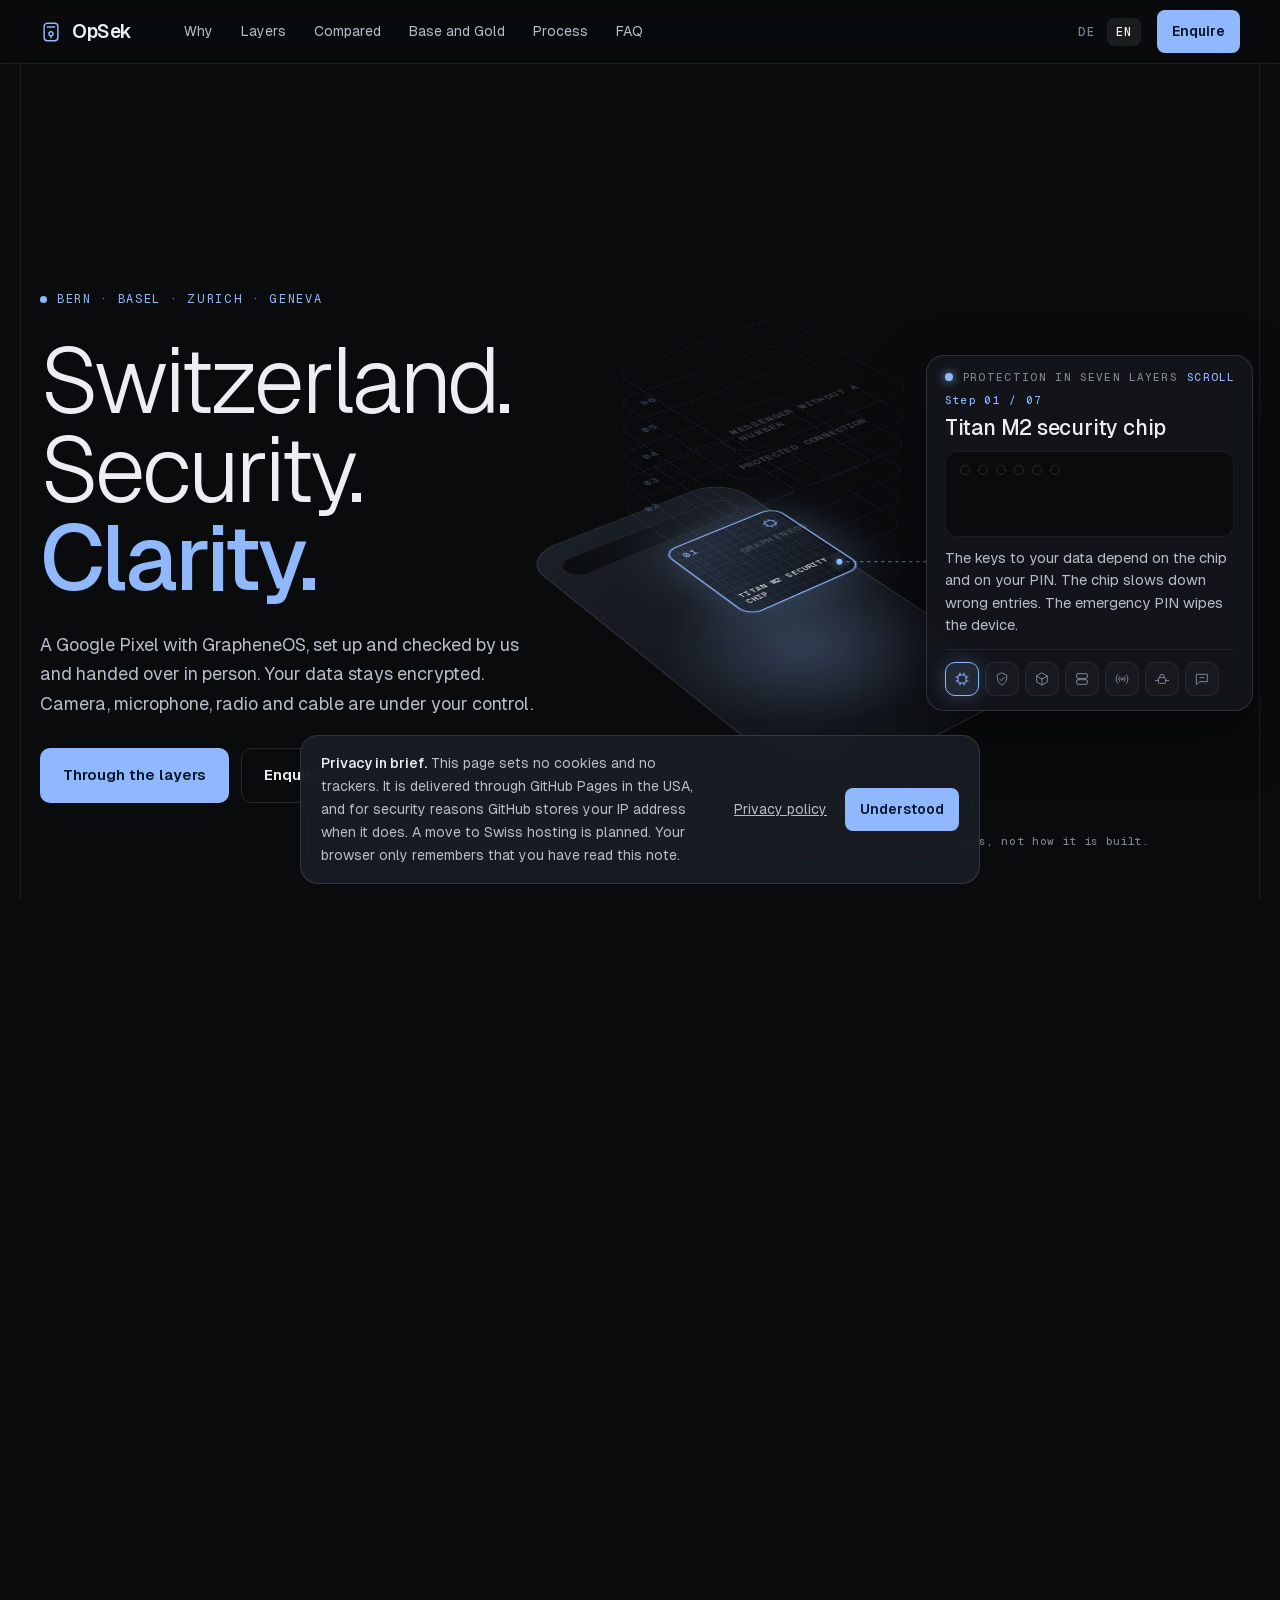
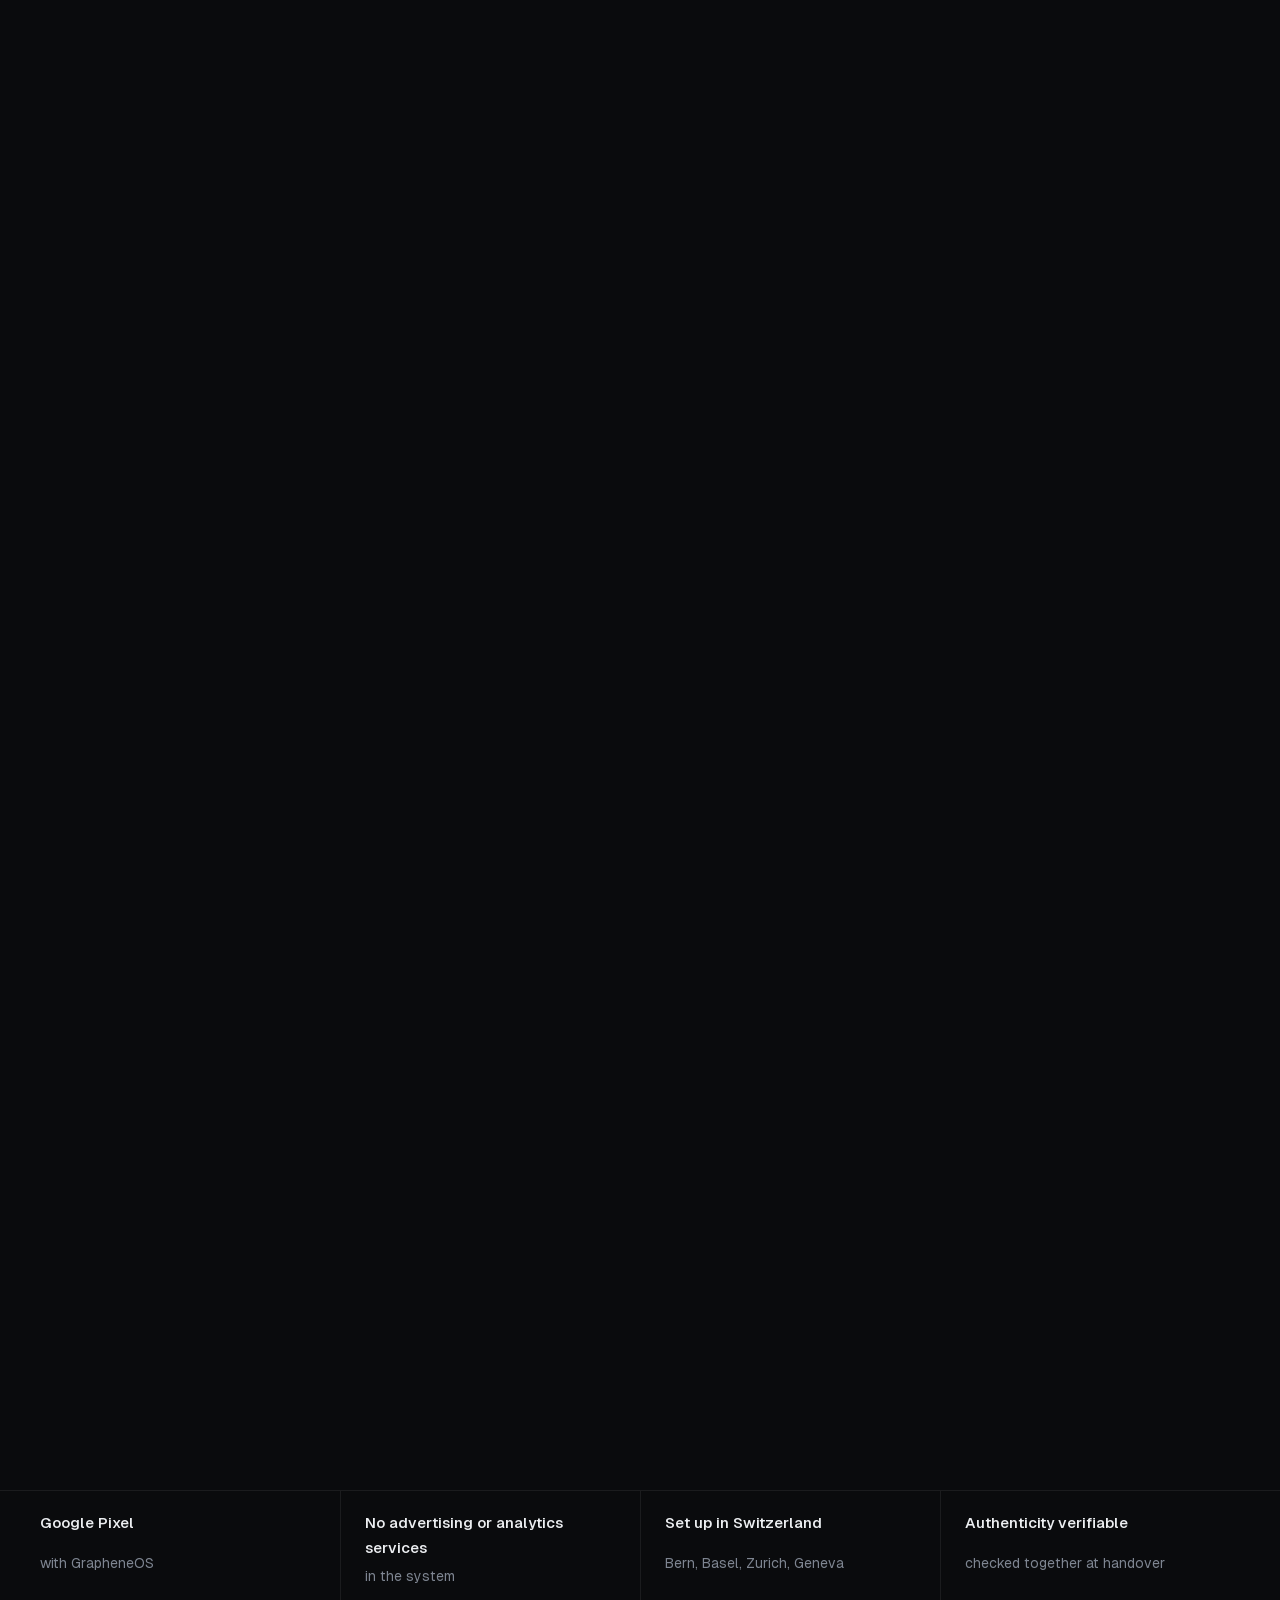
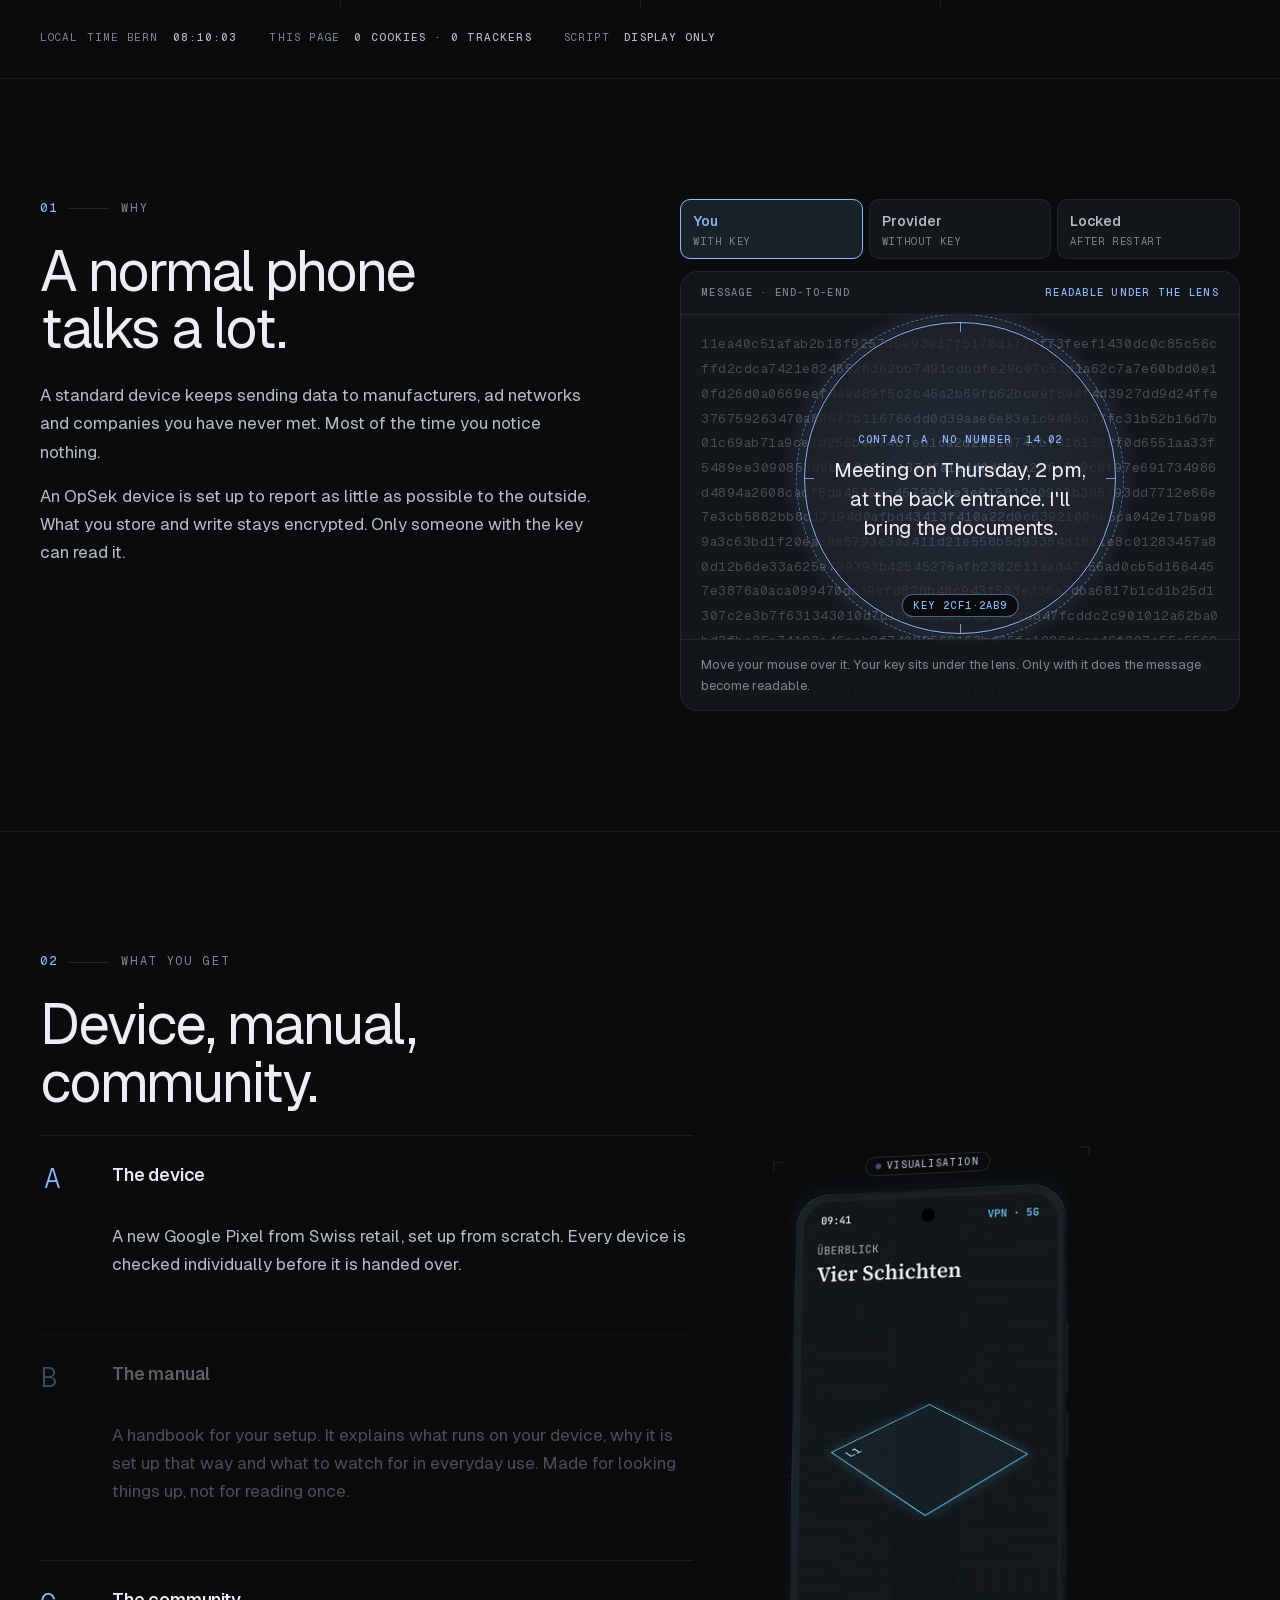
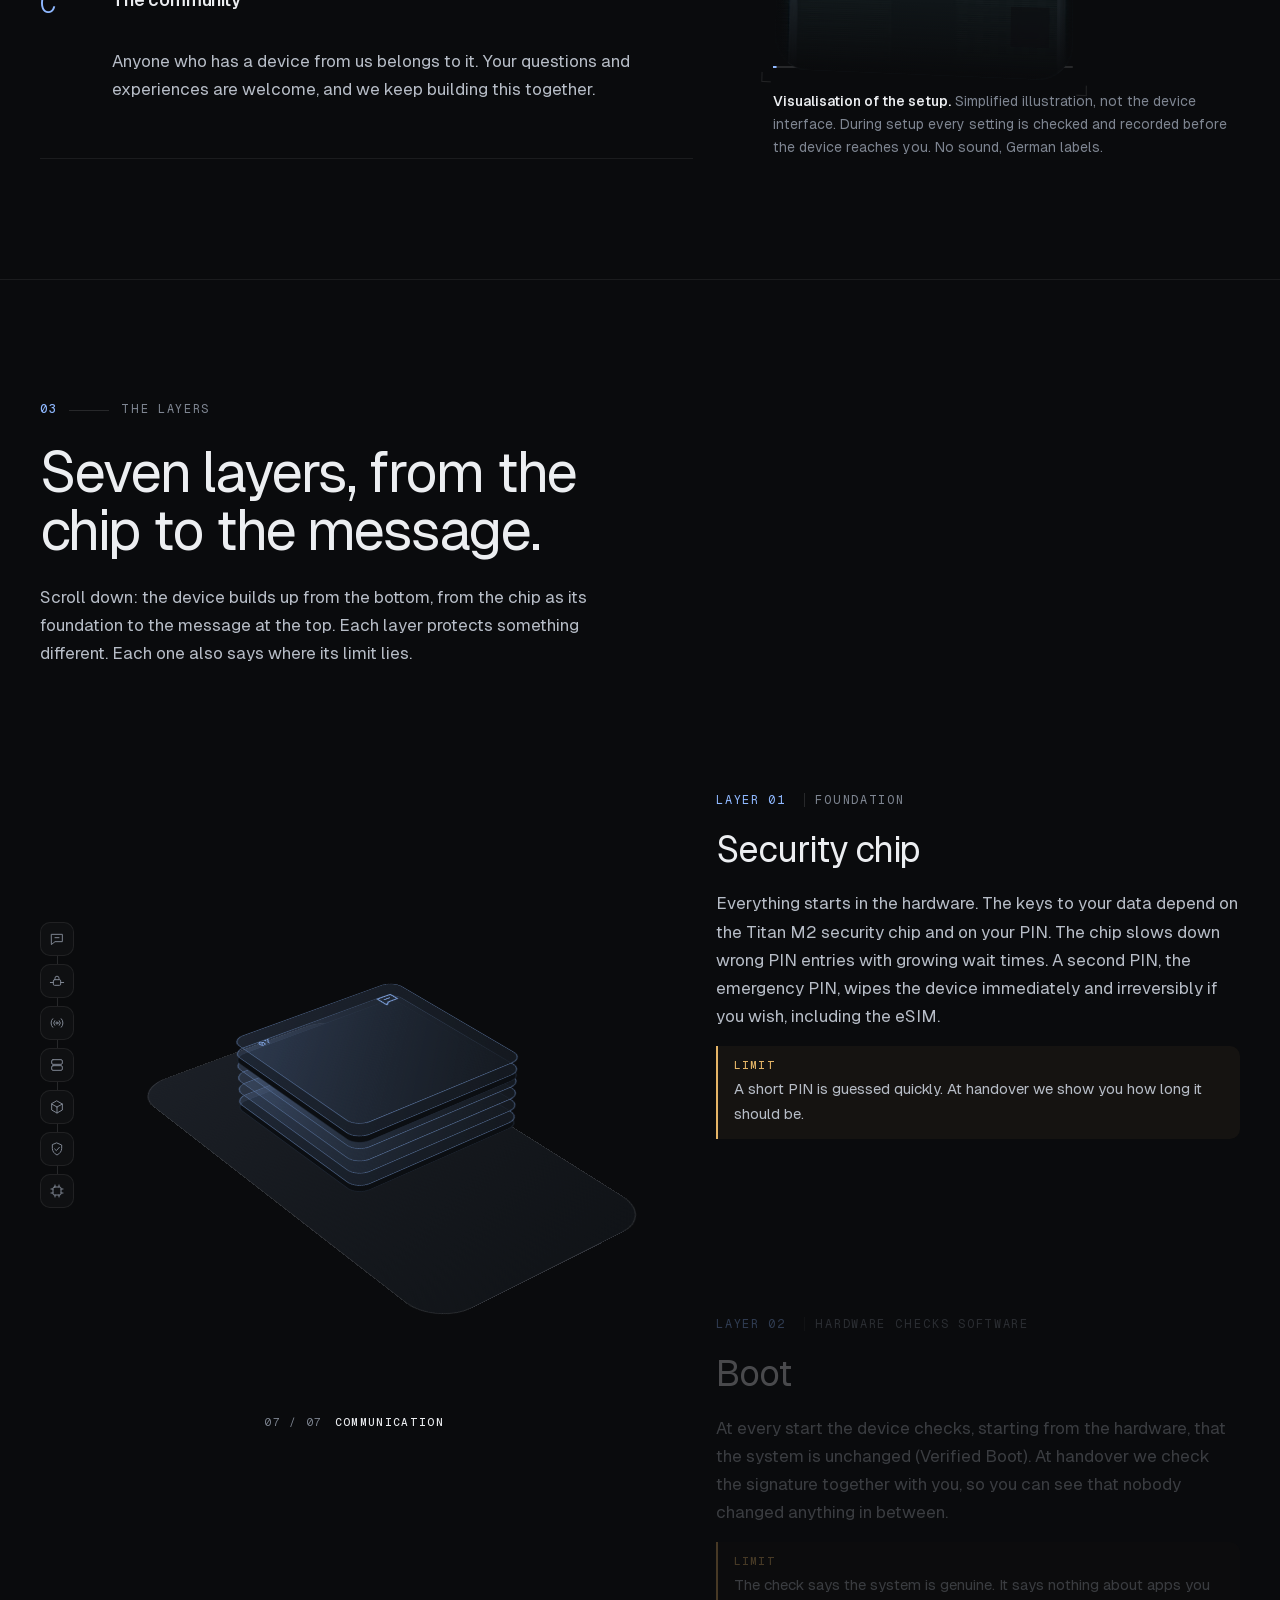
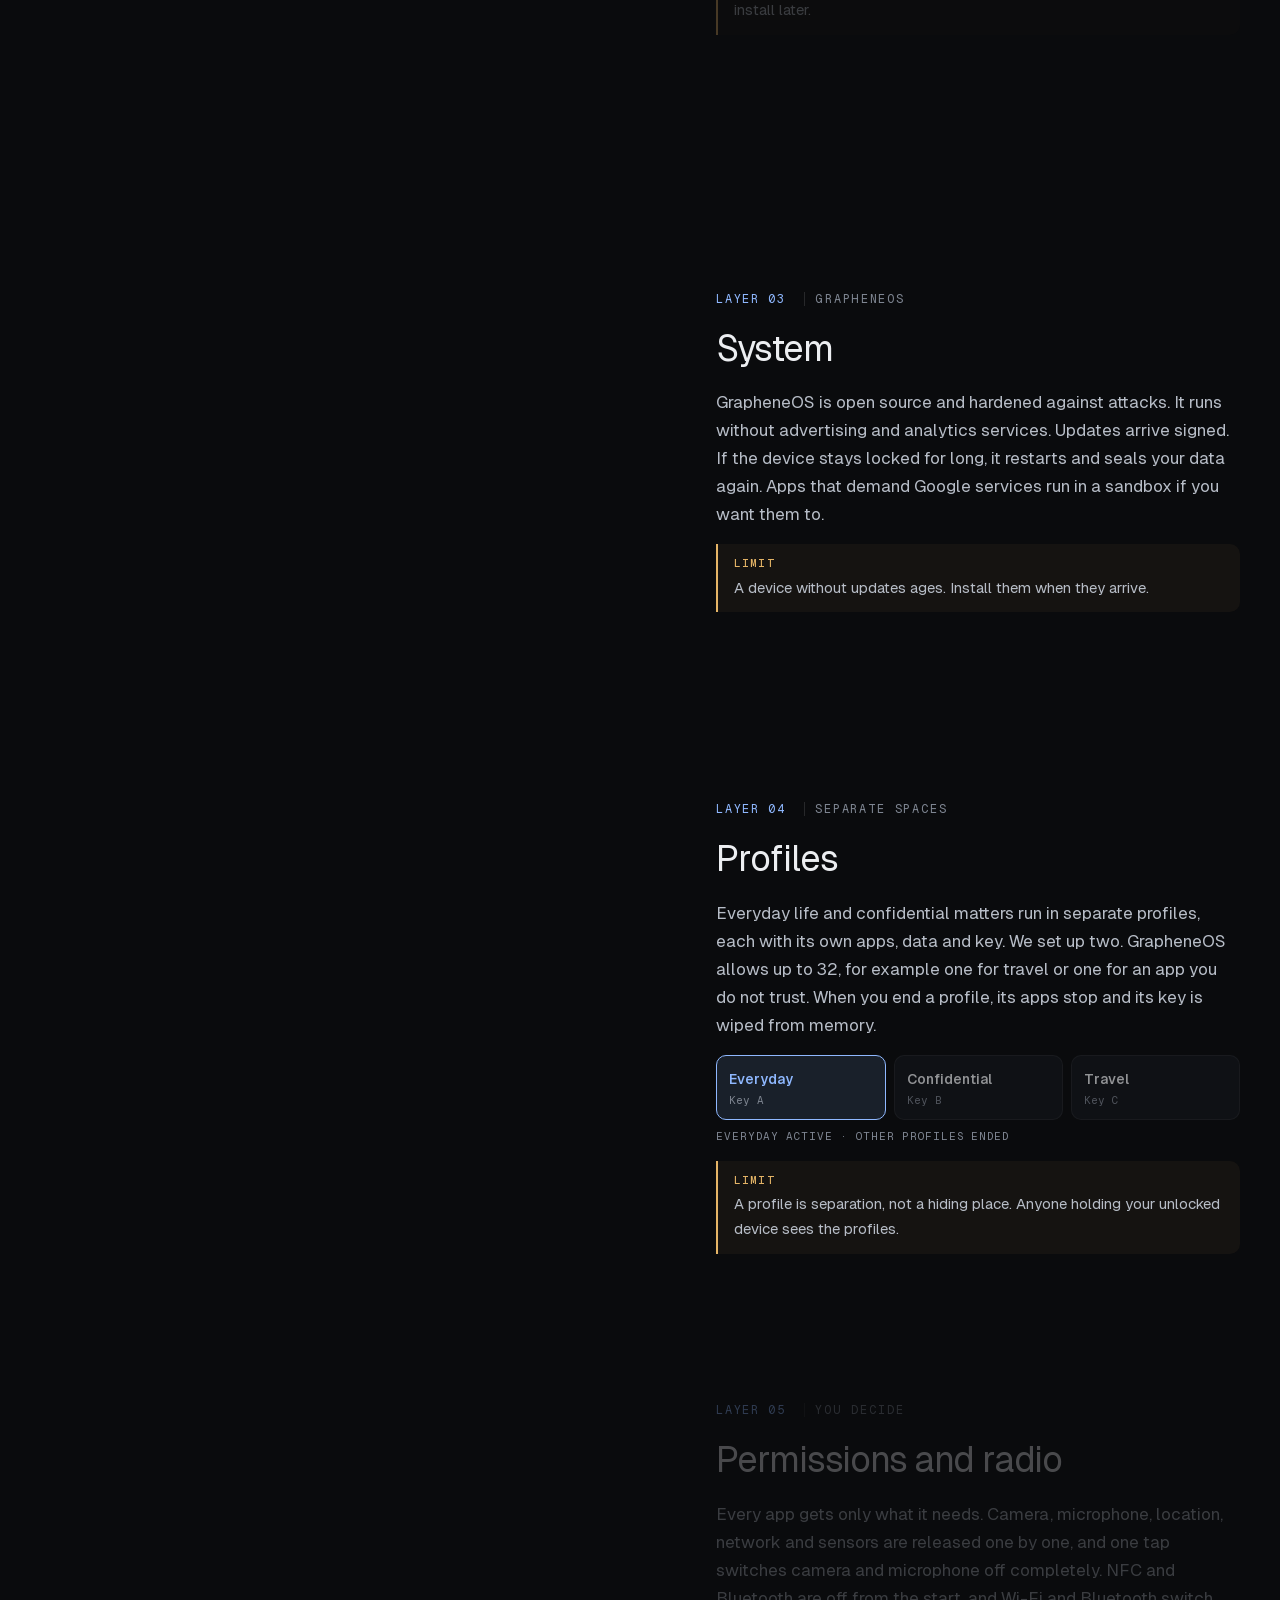
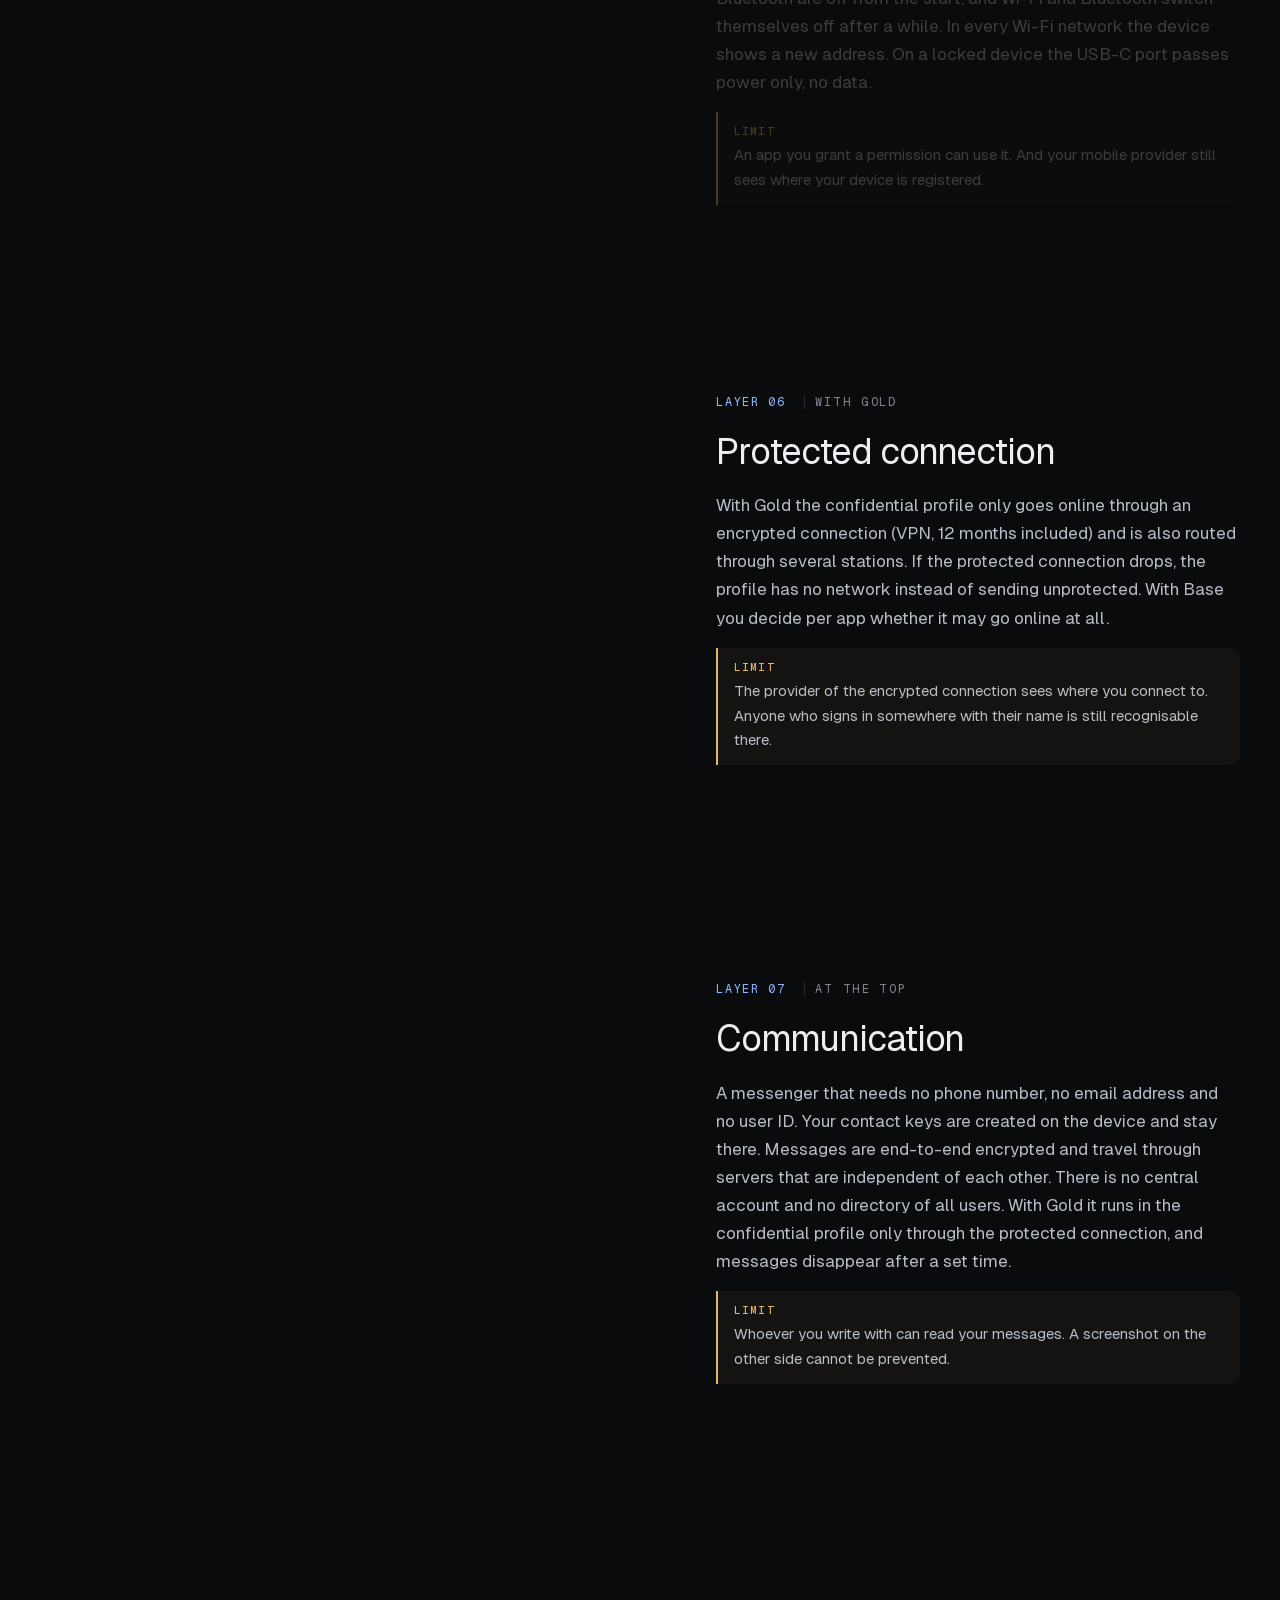
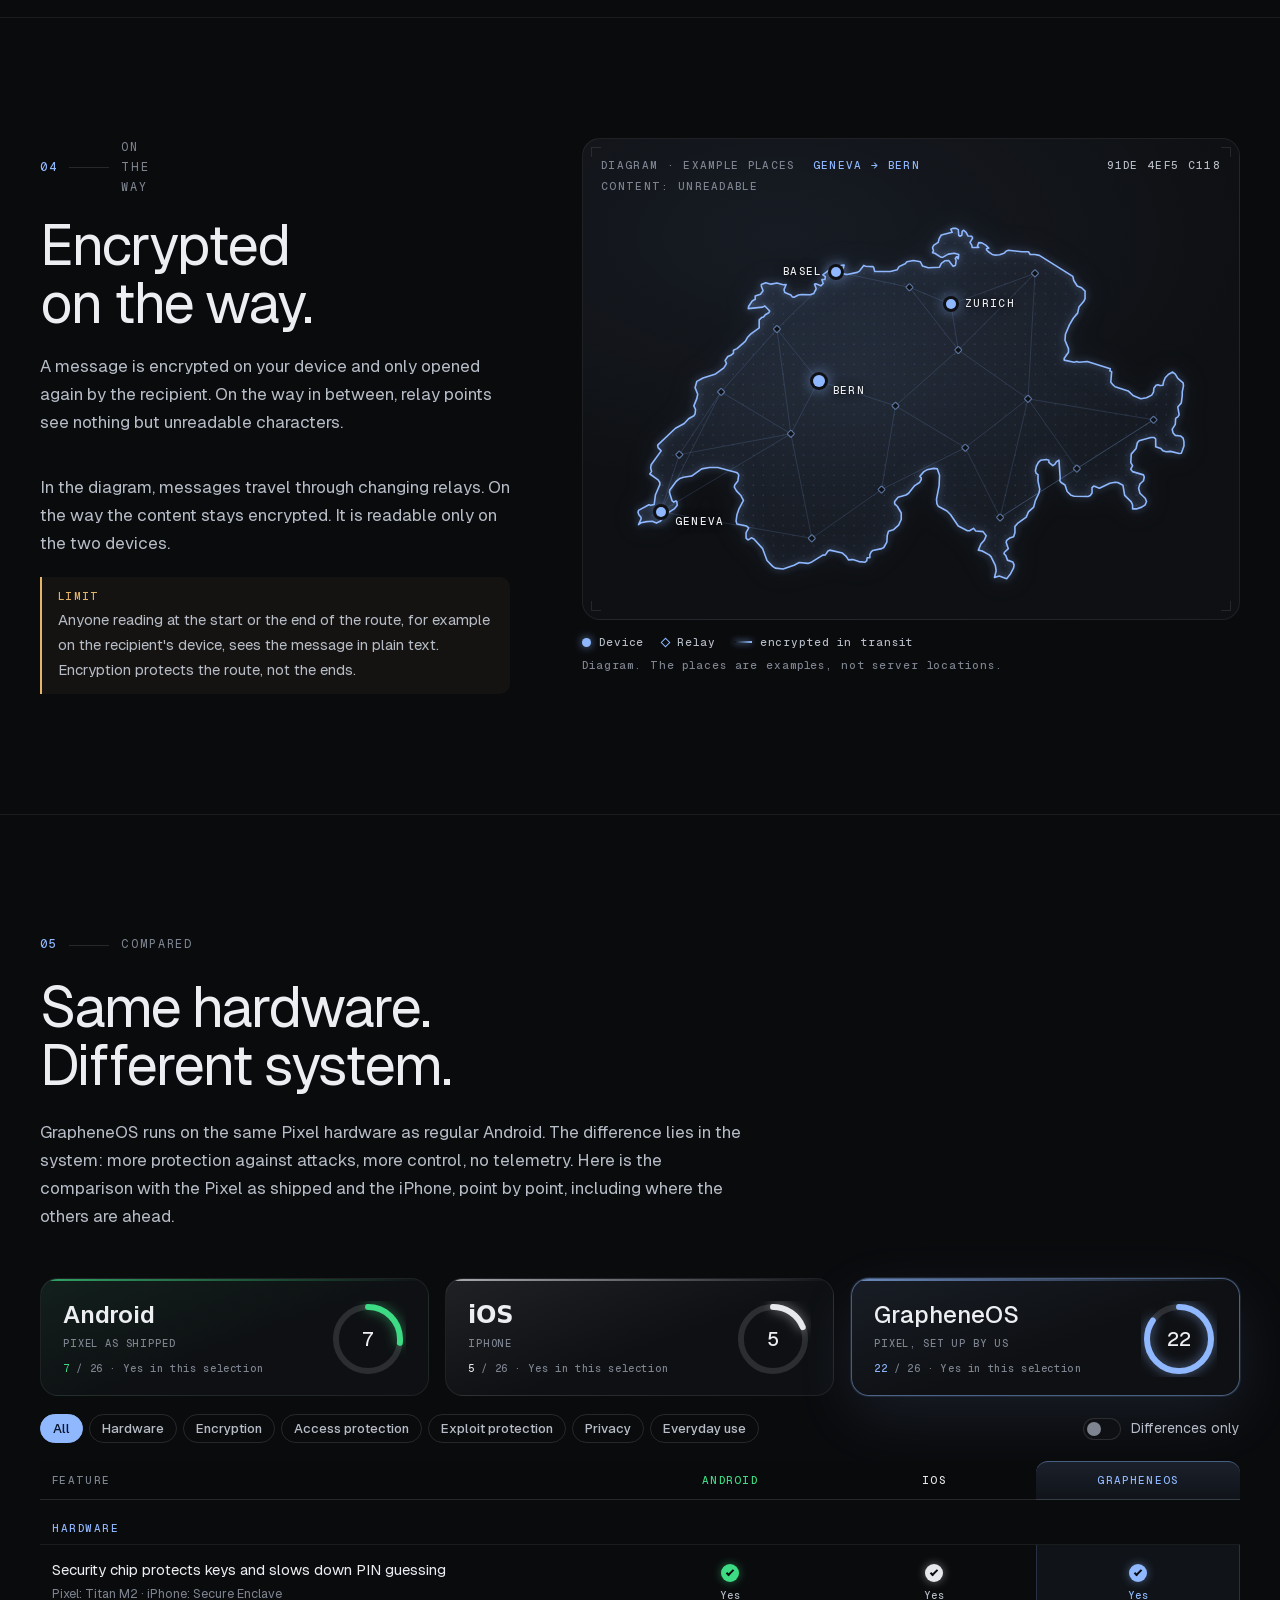
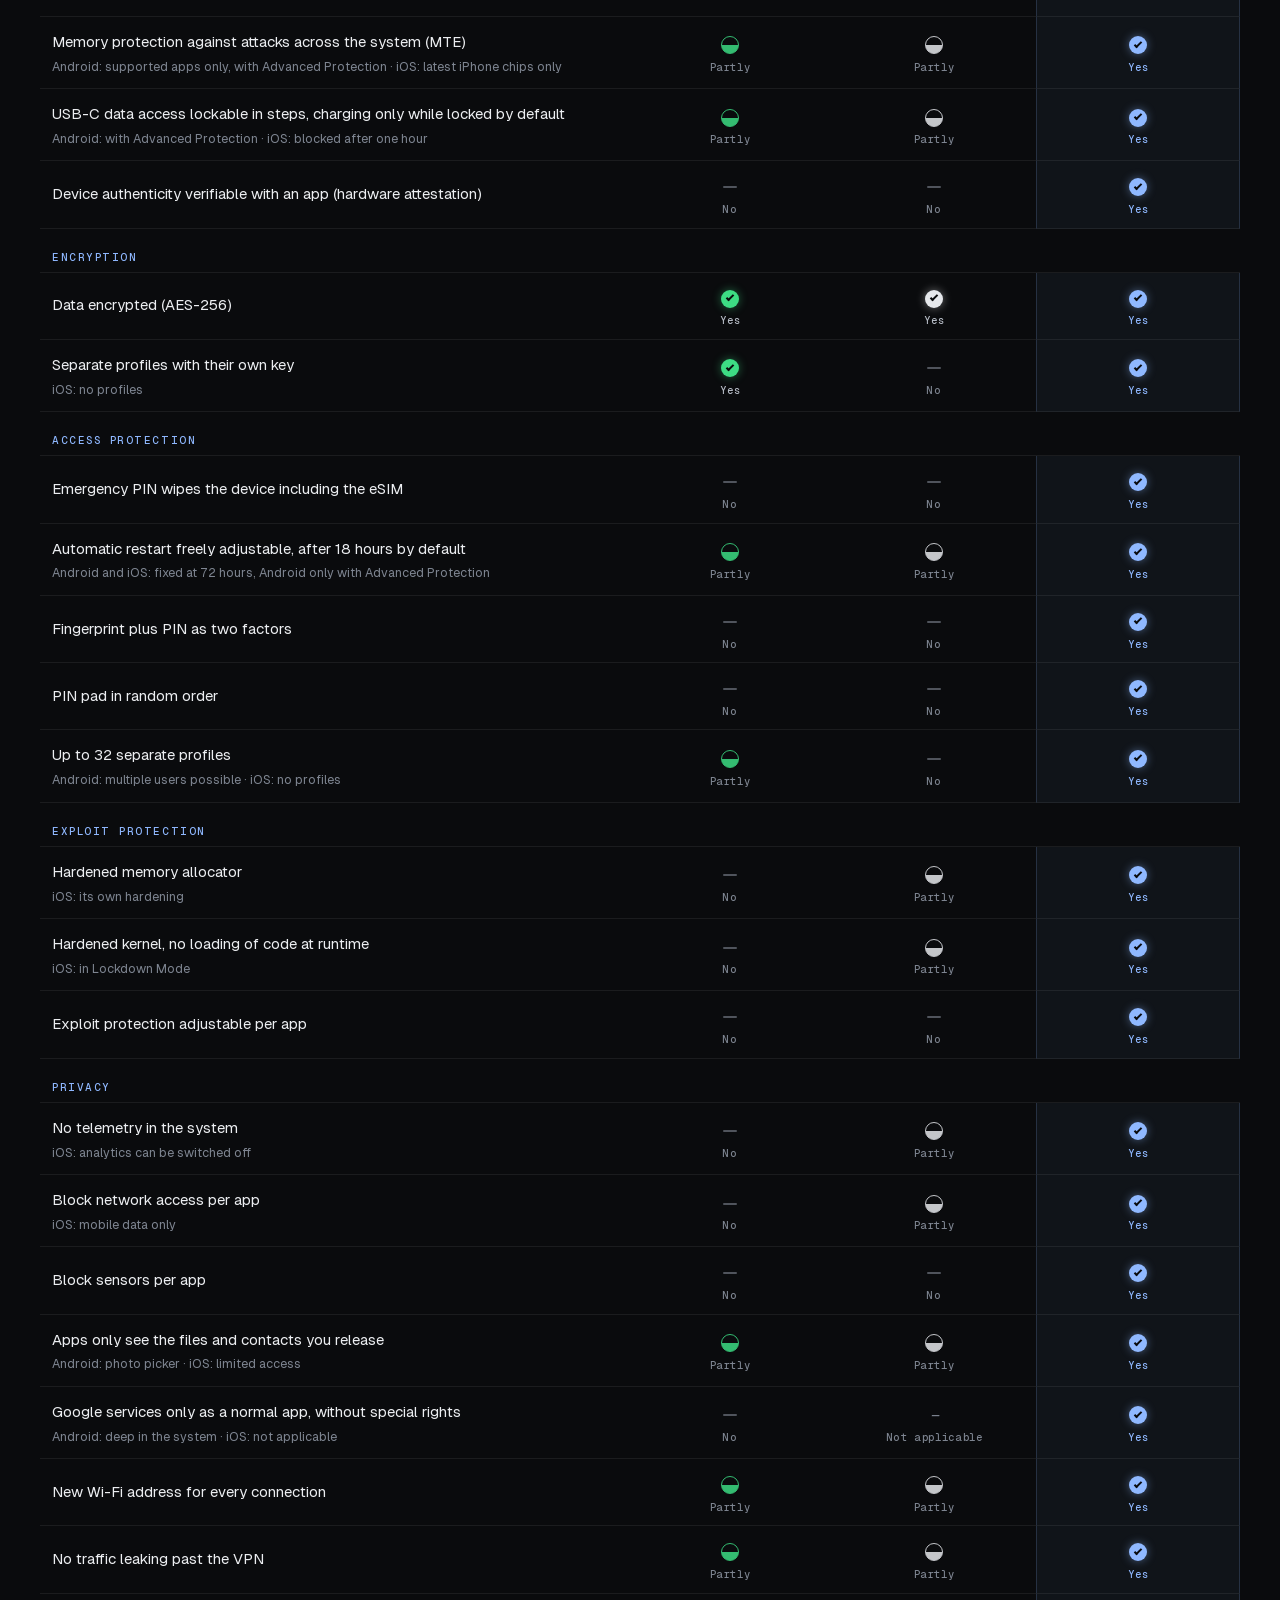
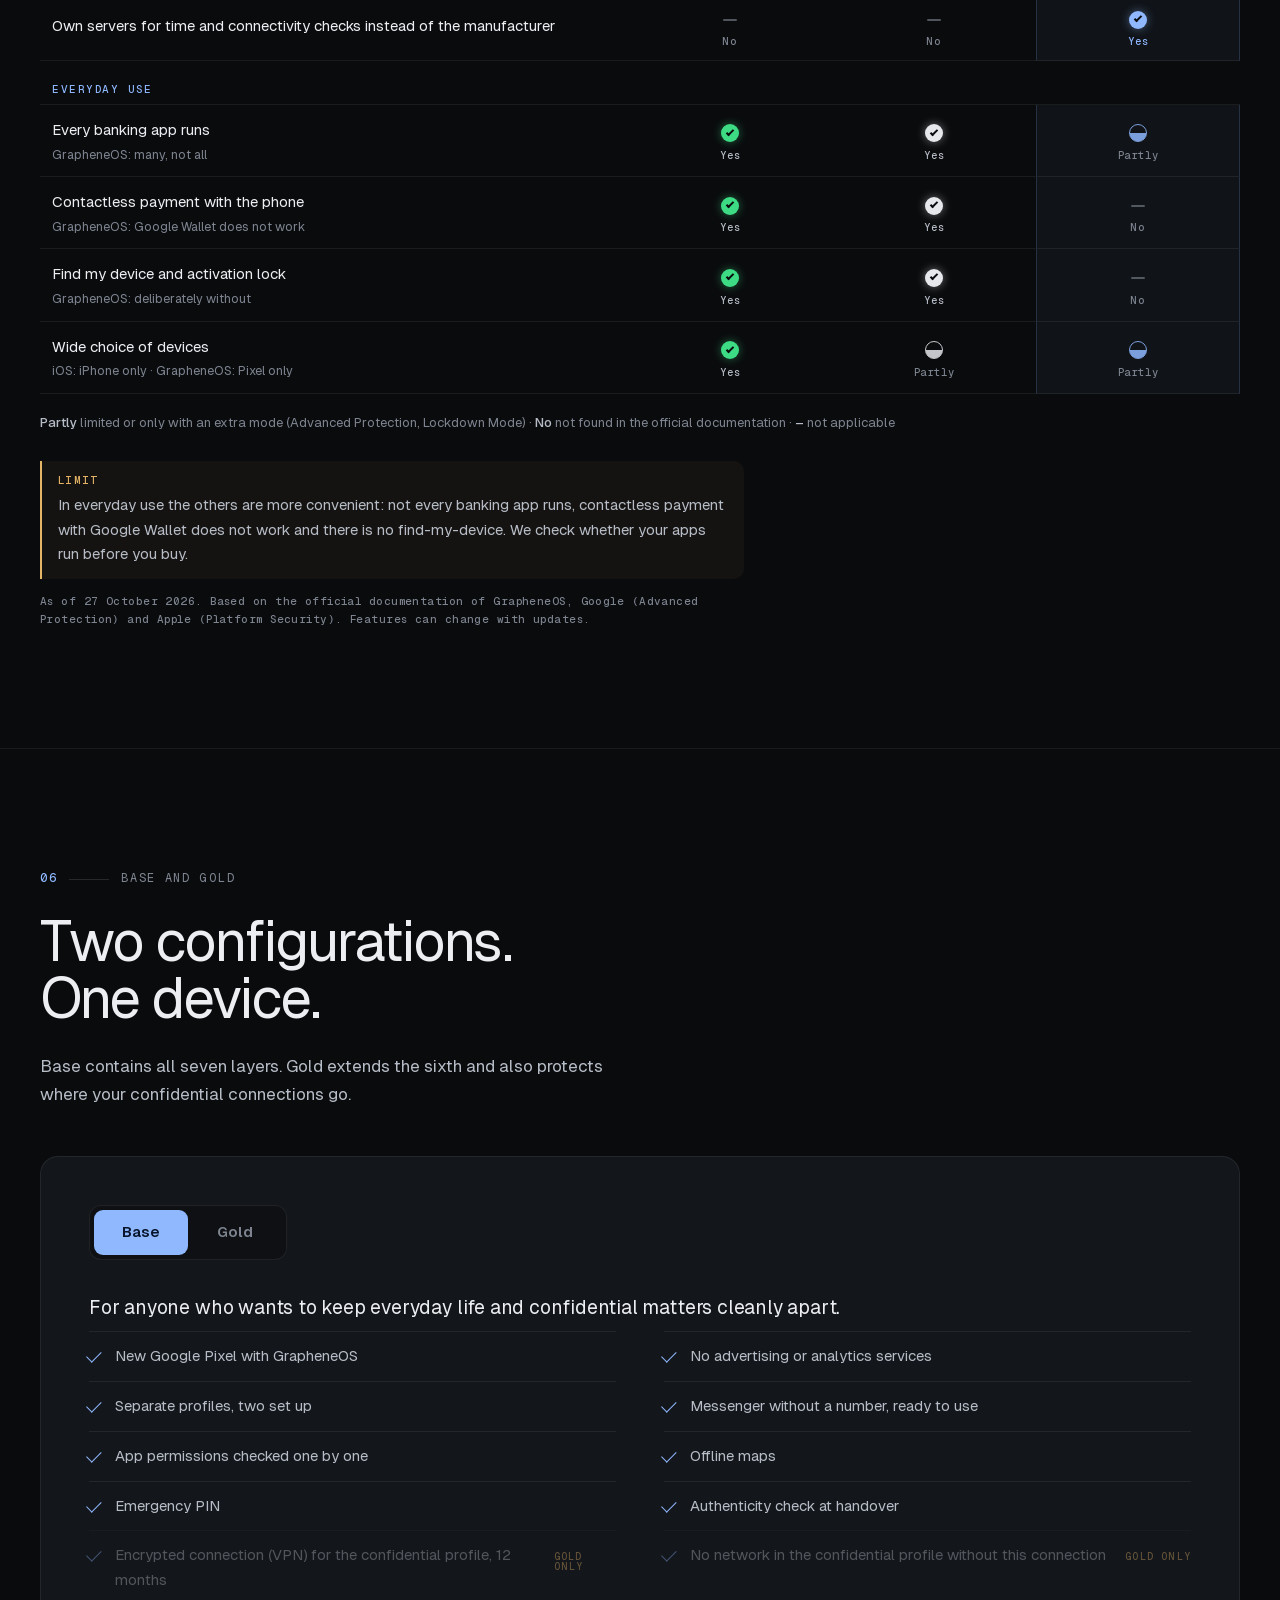
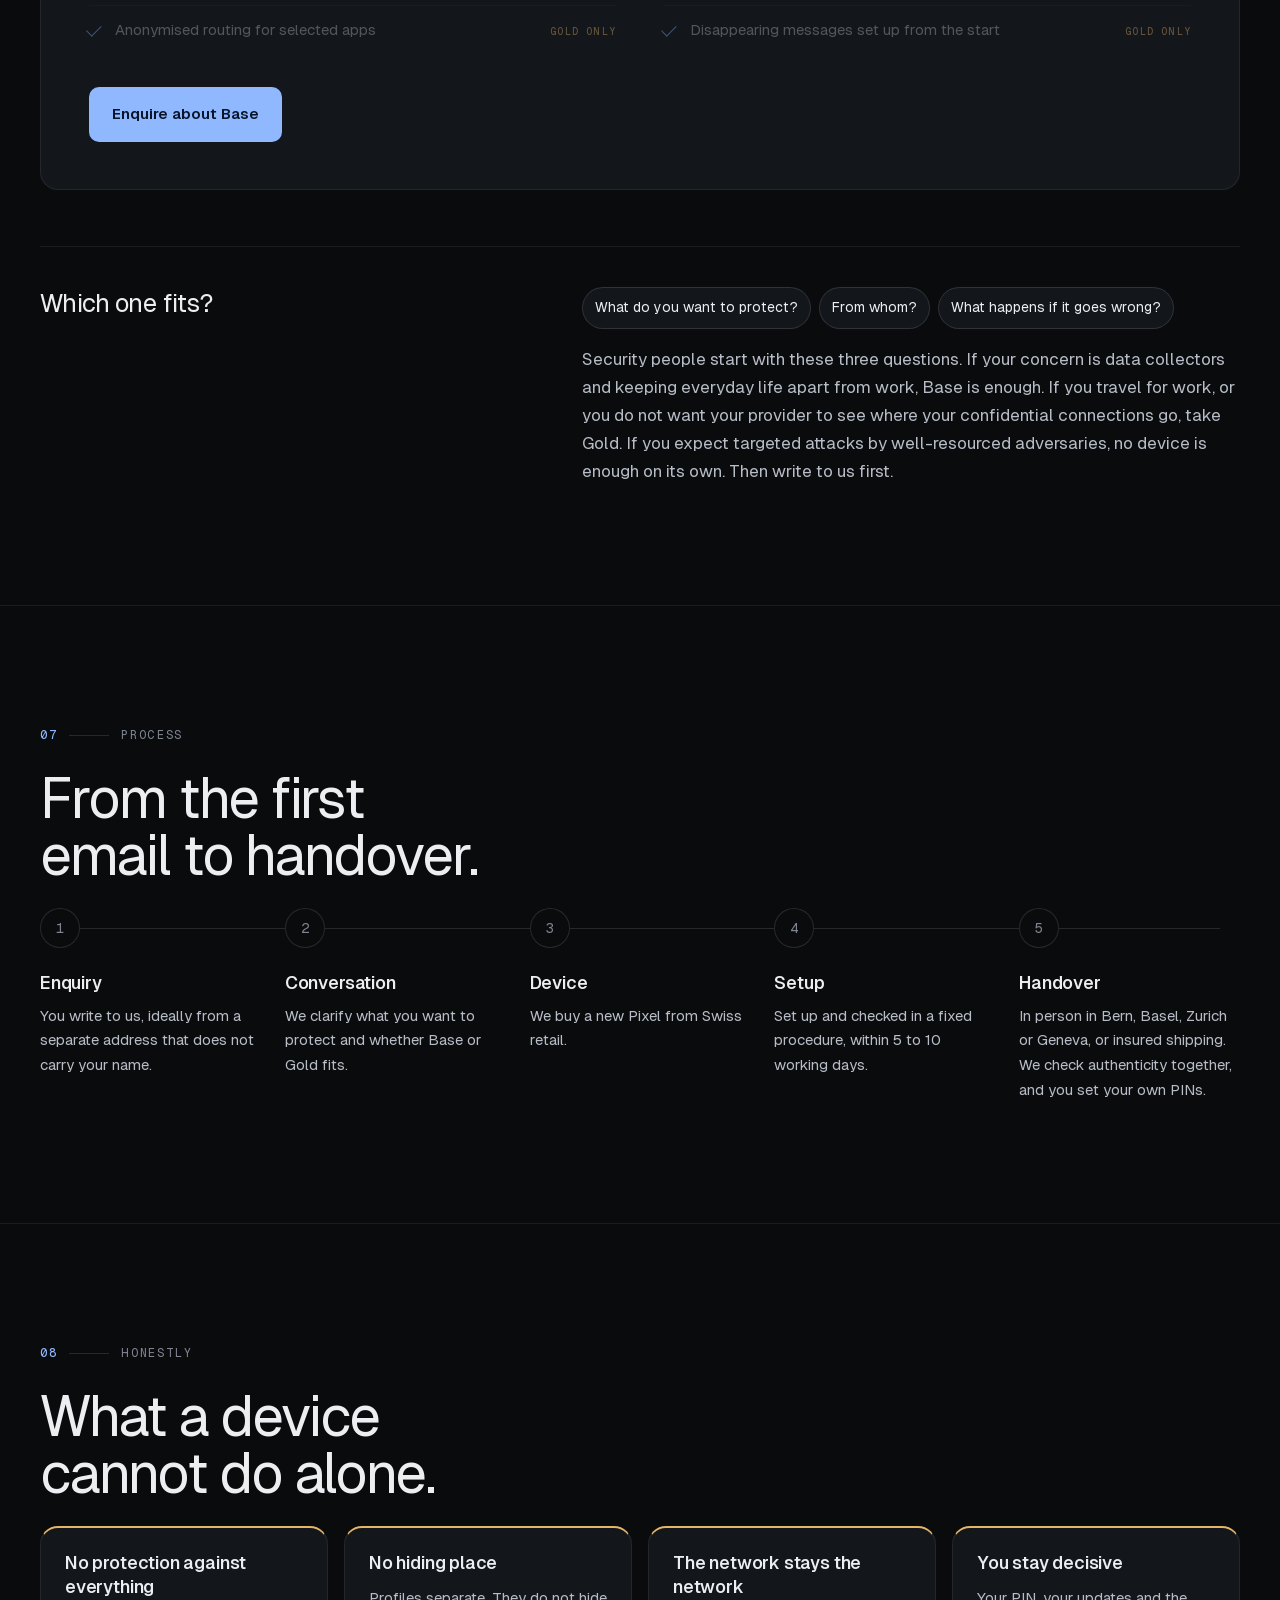
==== commit 9ea88d5d: "V15: Vergleich GrapheneOS, Android und iOS - Neue Sektion 05 «Im Vergleich» mit Zählringen, Filter n" ====
--- a/en/index.html
+++ b/en/index.html
@@ -33,7 +33,7 @@
       <svg viewBox="0 0 24 24" aria-hidden="true"><rect x="4.5" y="2.5" width="15" height="19" rx="3.5"/><path d="M8 6.5h8" class="cam"/><circle cx="12" cy="14" r="2.2"/><path d="M12 16.2v2"/></svg>
       <span>OpSek</span>
     </a>
-    <nav class="nav" aria-label="Main navigation"><a href="#warum">Why</a><a href="#schichten">Layers</a><a href="#modelle">Base and Gold</a><a href="#ablauf">Process</a><a href="#fragen">FAQ</a></nav>
+    <nav class="nav" aria-label="Main navigation"><a href="#warum">Why</a><a href="#schichten">Layers</a><a href="#vergleich">Compared</a><a href="#modelle">Base and Gold</a><a href="#ablauf">Process</a><a href="#fragen">FAQ</a></nav>
         <p class="lang" role="group" aria-label="Language"><a href="../" hreflang="de" lang="de">DE</a><b aria-current="true">EN</b></p>
     <a class="btn btn-sm" href="#kontakt" data-contact="general">Enquire</a>
   </div>
@@ -172,10 +172,27 @@
   </div>
 </section>
 
+<!-- VERGLEICH -->
+<section class="sec cmp" id="vergleich" aria-labelledby="h-vergleich">
+  <div class="rail">
+    <p class="sh"><b>05</b><span>Compared</span></p>
+    <h2 id="h-vergleich" data-decrypt>Same hardware. Different system.</h2>
+    <p class="body intro">GrapheneOS runs on the same Pixel hardware as regular Android. The difference lies in the system: more protection against attacks, more control, no telemetry. Here is the comparison with the Pixel as shipped and the iPhone, point by point, including where the others are ahead.</p>
+    <div class="cmp-box" data-cmp>
+      <ul class="cmp-cards"><li class="cmp-sys s-and" data-col="and" style="--v:27"><p class="cmp-sn">Android</p><p class="cmp-ss">Pixel as shipped</p><div class="cmp-ring" aria-hidden="true"><svg viewBox="0 0 64 64"><circle class="rb" cx="32" cy="32" r="27"/><circle class="rf" cx="32" cy="32" r="27" pathLength="100"/></svg><b data-cnt>7</b></div><p class="cmp-ml"><span data-cnt-t>7</span> / <span data-tot>26</span> · Yes in this selection</p></li><li class="cmp-sys s-ios" data-col="ios" style="--v:19"><p class="cmp-sn">iOS</p><p class="cmp-ss">iPhone</p><div class="cmp-ring" aria-hidden="true"><svg viewBox="0 0 64 64"><circle class="rb" cx="32" cy="32" r="27"/><circle class="rf" cx="32" cy="32" r="27" pathLength="100"/></svg><b data-cnt>5</b></div><p class="cmp-ml"><span data-cnt-t>5</span> / <span data-tot>26</span> · Yes in this selection</p></li><li class="cmp-sys s-gos" data-col="gos" style="--v:85"><p class="cmp-sn">GrapheneOS</p><p class="cmp-ss">Pixel, set up by us</p><div class="cmp-ring" aria-hidden="true"><svg viewBox="0 0 64 64"><circle class="rb" cx="32" cy="32" r="27"/><circle class="rf" cx="32" cy="32" r="27" pathLength="100"/></svg><b data-cnt>22</b></div><p class="cmp-ml"><span data-cnt-t>22</span> / <span data-tot>26</span> · Yes in this selection</p></li></ul>
+      <div class="cmp-bar"><div class="cmp-fs" role="group" aria-label="Choose area"><button type="button" class="cmp-f on" data-f="all" aria-pressed="true">All</button><button type="button" class="cmp-f" data-f="hw" aria-pressed="false">Hardware</button><button type="button" class="cmp-f" data-f="enc" aria-pressed="false">Encryption</button><button type="button" class="cmp-f" data-f="acc" aria-pressed="false">Access protection</button><button type="button" class="cmp-f" data-f="exp" aria-pressed="false">Exploit protection</button><button type="button" class="cmp-f" data-f="priv" aria-pressed="false">Privacy</button><button type="button" class="cmp-f" data-f="life" aria-pressed="false">Everyday use</button></div><label class="cmp-tg"><input type="checkbox" data-diff><span class="tg" aria-hidden="true"></span>Differences only</label></div>
+      <div class="cmp-wrap"><table class="cmp-t"><caption class="vh">Comparison of security and privacy features: Android on a Pixel as shipped, iOS on the iPhone and GrapheneOS on a Pixel</caption><thead><tr><th scope="col">Feature</th><th scope="col" class="c-and">Android</th><th scope="col" class="c-ios">iOS</th><th scope="col" class="c-gos">GrapheneOS</th></tr></thead><tbody><tr class="cmp-g" data-cat="hw"><th colspan="4" scope="colgroup">Hardware</th></tr><tr class="cmp-r" data-cat="hw" data-diff="false"><th scope="row">Security chip protects keys and slows down PIN guessing<small>Pixel: Titan M2 · iPhone: Secure Enclave</small></th><td class="c-and v-yes" data-l="Android" data-v="y"><i class="mk" aria-hidden="true"></i><span class="mw">Yes</span></td><td class="c-ios v-yes" data-l="iOS" data-v="y"><i class="mk" aria-hidden="true"></i><span class="mw">Yes</span></td><td class="c-gos v-yes" data-l="GrapheneOS" data-v="y"><i class="mk" aria-hidden="true"></i><span class="mw">Yes</span></td></tr><tr class="cmp-r" data-cat="hw" data-diff="true"><th scope="row">Memory protection against attacks across the system (MTE)<small>Android: supported apps only, with Advanced Protection · iOS: latest iPhone chips only</small></th><td class="c-and v-part" data-l="Android" data-v="p"><i class="mk" aria-hidden="true"></i><span class="mw">Partly</span></td><td class="c-ios v-part" data-l="iOS" data-v="p"><i class="mk" aria-hidden="true"></i><span class="mw">Partly</span></td><td class="c-gos v-yes" data-l="GrapheneOS" data-v="y"><i class="mk" aria-hidden="true"></i><span class="mw">Yes</span></td></tr><tr class="cmp-r" data-cat="hw" data-diff="true"><th scope="row">USB-C data access lockable in steps, charging only while locked by default<small>Android: with Advanced Protection · iOS: blocked after one hour</small></th><td class="c-and v-part" data-l="Android" data-v="p"><i class="mk" aria-hidden="true"></i><span class="mw">Partly</span></td><td class="c-ios v-part" data-l="iOS" data-v="p"><i class="mk" aria-hidden="true"></i><span class="mw">Partly</span></td><td class="c-gos v-yes" data-l="GrapheneOS" data-v="y"><i class="mk" aria-hidden="true"></i><span class="mw">Yes</span></td></tr><tr class="cmp-r" data-cat="hw" data-diff="true"><th scope="row">Device authenticity verifiable with an app (hardware attestation)</th><td class="c-and v-no" data-l="Android" data-v="n"><i class="mk" aria-hidden="true"></i><span class="mw">No</span></td><td class="c-ios v-no" data-l="iOS" data-v="n"><i class="mk" aria-hidden="true"></i><span class="mw">No</span></td><td class="c-gos v-yes" data-l="GrapheneOS" data-v="y"><i class="mk" aria-hidden="true"></i><span class="mw">Yes</span></td></tr><tr class="cmp-g" data-cat="enc"><th colspan="4" scope="colgroup">Encryption</th></tr><tr class="cmp-r" data-cat="enc" data-diff="false"><th scope="row">Data encrypted (AES-256)</th><td class="c-and v-yes" data-l="Android" data-v="y"><i class="mk" aria-hidden="true"></i><span class="mw">Yes</span></td><td class="c-ios v-yes" data-l="iOS" data-v="y"><i class="mk" aria-hidden="true"></i><span class="mw">Yes</span></td><td class="c-gos v-yes" data-l="GrapheneOS" data-v="y"><i class="mk" aria-hidden="true"></i><span class="mw">Yes</span></td></tr><tr class="cmp-r" data-cat="enc" data-diff="true"><th scope="row">Separate profiles with their own key<small>iOS: no profiles</small></th><td class="c-and v-yes" data-l="Android" data-v="y"><i class="mk" aria-hidden="true"></i><span class="mw">Yes</span></td><td class="c-ios v-no" data-l="iOS" data-v="n"><i class="mk" aria-hidden="true"></i><span class="mw">No</span></td><td class="c-gos v-yes" data-l="GrapheneOS" data-v="y"><i class="mk" aria-hidden="true"></i><span class="mw">Yes</span></td></tr><tr class="cmp-g" data-cat="acc"><th colspan="4" scope="colgroup">Access protection</th></tr><tr class="cmp-r" data-cat="acc" data-diff="true"><th scope="row">Emergency PIN wipes the device including the eSIM</th><td class="c-and v-no" data-l="Android" data-v="n"><i class="mk" aria-hidden="true"></i><span class="mw">No</span></td><td class="c-ios v-no" data-l="iOS" data-v="n"><i class="mk" aria-hidden="true"></i><span class="mw">No</span></td><td class="c-gos v-yes" data-l="GrapheneOS" data-v="y"><i class="mk" aria-hidden="true"></i><span class="mw">Yes</span></td></tr><tr class="cmp-r" data-cat="acc" data-diff="true"><th scope="row">Automatic restart freely adjustable, after 18 hours by default<small>Android and iOS: fixed at 72 hours, Android only with Advanced Protection</small></th><td class="c-and v-part" data-l="Android" data-v="p"><i class="mk" aria-hidden="true"></i><span class="mw">Partly</span></td><td class="c-ios v-part" data-l="iOS" data-v="p"><i class="mk" aria-hidden="true"></i><span class="mw">Partly</span></td><td class="c-gos v-yes" data-l="GrapheneOS" data-v="y"><i class="mk" aria-hidden="true"></i><span class="mw">Yes</span></td></tr><tr class="cmp-r" data-cat="acc" data-diff="true"><th scope="row">Fingerprint plus PIN as two factors</th><td class="c-and v-no" data-l="Android" data-v="n"><i class="mk" aria-hidden="true"></i><span class="mw">No</span></td><td class="c-ios v-no" data-l="iOS" data-v="n"><i class="mk" aria-hidden="true"></i><span class="mw">No</span></td><td class="c-gos v-yes" data-l="GrapheneOS" data-v="y"><i class="mk" aria-hidden="true"></i><span class="mw">Yes</span></td></tr><tr class="cmp-r" data-cat="acc" data-diff="true"><th scope="row">PIN pad in random order</th><td class="c-and v-no" data-l="Android" data-v="n"><i class="mk" aria-hidden="true"></i><span class="mw">No</span></td><td class="c-ios v-no" data-l="iOS" data-v="n"><i class="mk" aria-hidden="true"></i><span class="mw">No</span></td><td class="c-gos v-yes" data-l="GrapheneOS" data-v="y"><i class="mk" aria-hidden="true"></i><span class="mw">Yes</span></td></tr><tr class="cmp-r" data-cat="acc" data-diff="true"><th scope="row">Up to 32 separate profiles<small>Android: multiple users possible · iOS: no profiles</small></th><td class="c-and v-part" data-l="Android" data-v="p"><i class="mk" aria-hidden="true"></i><span class="mw">Partly</span></td><td class="c-ios v-no" data-l="iOS" data-v="n"><i class="mk" aria-hidden="true"></i><span class="mw">No</span></td><td class="c-gos v-yes" data-l="GrapheneOS" data-v="y"><i class="mk" aria-hidden="true"></i><span class="mw">Yes</span></td></tr><tr class="cmp-g" data-cat="exp"><th colspan="4" scope="colgroup">Exploit protection</th></tr><tr class="cmp-r" data-cat="exp" data-diff="true"><th scope="row">Hardened memory allocator<small>iOS: its own hardening</small></th><td class="c-and v-no" data-l="Android" data-v="n"><i class="mk" aria-hidden="true"></i><span class="mw">No</span></td><td class="c-ios v-part" data-l="iOS" data-v="p"><i class="mk" aria-hidden="true"></i><span class="mw">Partly</span></td><td class="c-gos v-yes" data-l="GrapheneOS" data-v="y"><i class="mk" aria-hidden="true"></i><span class="mw">Yes</span></td></tr><tr class="cmp-r" data-cat="exp" data-diff="true"><th scope="row">Hardened kernel, no loading of code at runtime<small>iOS: in Lockdown Mode</small></th><td class="c-and v-no" data-l="Android" data-v="n"><i class="mk" aria-hidden="true"></i><span class="mw">No</span></td><td class="c-ios v-part" data-l="iOS" data-v="p"><i class="mk" aria-hidden="true"></i><span class="mw">Partly</span></td><td class="c-gos v-yes" data-l="GrapheneOS" data-v="y"><i class="mk" aria-hidden="true"></i><span class="mw">Yes</span></td></tr><tr class="cmp-r" data-cat="exp" data-diff="true"><th scope="row">Exploit protection adjustable per app</th><td class="c-and v-no" data-l="Android" data-v="n"><i class="mk" aria-hidden="true"></i><span class="mw">No</span></td><td class="c-ios v-no" data-l="iOS" data-v="n"><i class="mk" aria-hidden="true"></i><span class="mw">No</span></td><td class="c-gos v-yes" data-l="GrapheneOS" data-v="y"><i class="mk" aria-hidden="true"></i><span class="mw">Yes</span></td></tr><tr class="cmp-g" data-cat="priv"><th colspan="4" scope="colgroup">Privacy</th></tr><tr class="cmp-r" data-cat="priv" data-diff="true"><th scope="row">No telemetry in the system<small>iOS: analytics can be switched off</small></th><td class="c-and v-no" data-l="Android" data-v="n"><i class="mk" aria-hidden="true"></i><span class="mw">No</span></td><td class="c-ios v-part" data-l="iOS" data-v="p"><i class="mk" aria-hidden="true"></i><span class="mw">Partly</span></td><td class="c-gos v-yes" data-l="GrapheneOS" data-v="y"><i class="mk" aria-hidden="true"></i><span class="mw">Yes</span></td></tr><tr class="cmp-r" data-cat="priv" data-diff="true"><th scope="row">Block network access per app<small>iOS: mobile data only</small></th><td class="c-and v-no" data-l="Android" data-v="n"><i class="mk" aria-hidden="true"></i><span class="mw">No</span></td><td class="c-ios v-part" data-l="iOS" data-v="p"><i class="mk" aria-hidden="true"></i><span class="mw">Partly</span></td><td class="c-gos v-yes" data-l="GrapheneOS" data-v="y"><i class="mk" aria-hidden="true"></i><span class="mw">Yes</span></td></tr><tr class="cmp-r" data-cat="priv" data-diff="true"><th scope="row">Block sensors per app</th><td class="c-and v-no" data-l="Android" data-v="n"><i class="mk" aria-hidden="true"></i><span class="mw">No</span></td><td class="c-ios v-no" data-l="iOS" data-v="n"><i class="mk" aria-hidden="true"></i><span class="mw">No</span></td><td class="c-gos v-yes" data-l="GrapheneOS" data-v="y"><i class="mk" aria-hidden="true"></i><span class="mw">Yes</span></td></tr><tr class="cmp-r" data-cat="priv" data-diff="true"><th scope="row">Apps only see the files and contacts you release<small>Android: photo picker · iOS: limited access</small></th><td class="c-and v-part" data-l="Android" data-v="p"><i class="mk" aria-hidden="true"></i><span class="mw">Partly</span></td><td class="c-ios v-part" data-l="iOS" data-v="p"><i class="mk" aria-hidden="true"></i><span class="mw">Partly</span></td><td class="c-gos v-yes" data-l="GrapheneOS" data-v="y"><i class="mk" aria-hidden="true"></i><span class="mw">Yes</span></td></tr><tr class="cmp-r" data-cat="priv" data-diff="true"><th scope="row">Google services only as a normal app, without special rights<small>Android: deep in the system · iOS: not applicable</small></th><td class="c-and v-no" data-l="Android" data-v="n"><i class="mk" aria-hidden="true"></i><span class="mw">No</span></td><td class="c-ios v-na" data-l="iOS" data-v="x"><i class="mk" aria-hidden="true"></i><span class="mw">Not applicable</span></td><td class="c-gos v-yes" data-l="GrapheneOS" data-v="y"><i class="mk" aria-hidden="true"></i><span class="mw">Yes</span></td></tr><tr class="cmp-r" data-cat="priv" data-diff="true"><th scope="row">New Wi-Fi address for every connection</th><td class="c-and v-part" data-l="Android" data-v="p"><i class="mk" aria-hidden="true"></i><span class="mw">Partly</span></td><td class="c-ios v-part" data-l="iOS" data-v="p"><i class="mk" aria-hidden="true"></i><span class="mw">Partly</span></td><td class="c-gos v-yes" data-l="GrapheneOS" data-v="y"><i class="mk" aria-hidden="true"></i><span class="mw">Yes</span></td></tr><tr class="cmp-r" data-cat="priv" data-diff="true"><th scope="row">No traffic leaking past the VPN</th><td class="c-and v-part" data-l="Android" data-v="p"><i class="mk" aria-hidden="true"></i><span class="mw">Partly</span></td><td class="c-ios v-part" data-l="iOS" data-v="p"><i class="mk" aria-hidden="true"></i><span class="mw">Partly</span></td><td class="c-gos v-yes" data-l="GrapheneOS" data-v="y"><i class="mk" aria-hidden="true"></i><span class="mw">Yes</span></td></tr><tr class="cmp-r" data-cat="priv" data-diff="true"><th scope="row">Own servers for time and connectivity checks instead of the manufacturer</th><td class="c-and v-no" data-l="Android" data-v="n"><i class="mk" aria-hidden="true"></i><span class="mw">No</span></td><td class="c-ios v-no" data-l="iOS" data-v="n"><i class="mk" aria-hidden="true"></i><span class="mw">No</span></td><td class="c-gos v-yes" data-l="GrapheneOS" data-v="y"><i class="mk" aria-hidden="true"></i><span class="mw">Yes</span></td></tr><tr class="cmp-g" data-cat="life"><th colspan="4" scope="colgroup">Everyday use</th></tr><tr class="cmp-r" data-cat="life" data-diff="true"><th scope="row">Every banking app runs<small>GrapheneOS: many, not all</small></th><td class="c-and v-yes" data-l="Android" data-v="y"><i class="mk" aria-hidden="true"></i><span class="mw">Yes</span></td><td class="c-ios v-yes" data-l="iOS" data-v="y"><i class="mk" aria-hidden="true"></i><span class="mw">Yes</span></td><td class="c-gos v-part" data-l="GrapheneOS" data-v="p"><i class="mk" aria-hidden="true"></i><span class="mw">Partly</span></td></tr><tr class="cmp-r" data-cat="life" data-diff="true"><th scope="row">Contactless payment with the phone<small>GrapheneOS: Google Wallet does not work</small></th><td class="c-and v-yes" data-l="Android" data-v="y"><i class="mk" aria-hidden="true"></i><span class="mw">Yes</span></td><td class="c-ios v-yes" data-l="iOS" data-v="y"><i class="mk" aria-hidden="true"></i><span class="mw">Yes</span></td><td class="c-gos v-no" data-l="GrapheneOS" data-v="n"><i class="mk" aria-hidden="true"></i><span class="mw">No</span></td></tr><tr class="cmp-r" data-cat="life" data-diff="true"><th scope="row">Find my device and activation lock<small>GrapheneOS: deliberately without</small></th><td class="c-and v-yes" data-l="Android" data-v="y"><i class="mk" aria-hidden="true"></i><span class="mw">Yes</span></td><td class="c-ios v-yes" data-l="iOS" data-v="y"><i class="mk" aria-hidden="true"></i><span class="mw">Yes</span></td><td class="c-gos v-no" data-l="GrapheneOS" data-v="n"><i class="mk" aria-hidden="true"></i><span class="mw">No</span></td></tr><tr class="cmp-r" data-cat="life" data-diff="true"><th scope="row">Wide choice of devices<small>iOS: iPhone only · GrapheneOS: Pixel only</small></th><td class="c-and v-yes" data-l="Android" data-v="y"><i class="mk" aria-hidden="true"></i><span class="mw">Yes</span></td><td class="c-ios v-part" data-l="iOS" data-v="p"><i class="mk" aria-hidden="true"></i><span class="mw">Partly</span></td><td class="c-gos v-part" data-l="GrapheneOS" data-v="p"><i class="mk" aria-hidden="true"></i><span class="mw">Partly</span></td></tr></tbody></table></div>
+      <p class="cmp-leg"><b>Partly</b> limited or only with an extra mode (Advanced Protection, Lockdown Mode) · <b>No</b> not found in the official documentation · <b>–</b> not applicable</p>
+    </div>
+    <p class="limit cmp-lim"><b>Limit</b>In everyday use the others are more convenient: not every banking app runs, contactless payment with Google Wallet does not work and there is no find-my-device. We check whether your apps run before you buy.</p>
+    <p class="cmp-src">As of 27 October 2026. Based on the official documentation of GrapheneOS, Google (Advanced Protection) and Apple (Platform Security). Features can change with updates.</p>
+  </div>
+</section>
+
 <!-- BASE UND GOLD -->
 <section class="sec" id="modelle" aria-labelledby="h-modelle">
   <div class="rail">
-    <p class="sh"><b>05</b><span>Base and Gold</span></p>
+    <p class="sh"><b>06</b><span>Base and Gold</span></p>
     <h2 id="h-modelle" data-decrypt>Two configurations. One device.</h2>
     <p class="body intro">Base contains all seven layers. Gold extends the sixth and also protects where your confidential connections go.</p>
     <div class="tier" data-tier="base">
@@ -202,7 +219,7 @@
 <!-- ABLAUF -->
 <section class="sec" id="ablauf" aria-labelledby="h-ablauf">
   <div class="rail">
-    <p class="sh"><b>06</b><span>Process</span></p>
+    <p class="sh"><b>07</b><span>Process</span></p>
     <h2 id="h-ablauf" data-decrypt>From the first email to handover.</h2>
     <ol class="steps" data-steps><li><span class="st-n">1</span><h3>Enquiry</h3><p>You write to us, ideally from a separate address that does not carry your name.</p></li><li><span class="st-n">2</span><h3>Conversation</h3><p>We clarify what you want to protect and whether Base or Gold fits.</p></li><li><span class="st-n">3</span><h3>Device</h3><p>We buy a new Pixel from Swiss retail.</p></li><li><span class="st-n">4</span><h3>Setup</h3><p>Set up and checked in a fixed procedure, within 5 to 10 working days.</p></li><li><span class="st-n">5</span><h3>Handover</h3><p>In person in Bern, Basel, Zurich or Geneva, or insured shipping. We check authenticity together, and you set your own PINs.</p></li></ol>
   </div>
@@ -211,7 +228,7 @@
 <!-- GRENZEN -->
 <section class="sec" id="grenzen" aria-labelledby="h-grenzen">
   <div class="rail">
-    <p class="sh"><b>07</b><span>Honestly</span></p>
+    <p class="sh"><b>08</b><span>Honestly</span></p>
     <h2 id="h-grenzen" data-decrypt>What a device cannot do alone.</h2>
     <ul class="limits"><li class="rv"><h3>No protection against everything</h3><p>Against targeted attacks by well-resourced adversaries a device helps, but it is not enough on its own.</p></li><li class="rv"><h3>No hiding place</h3><p>Profiles separate. They do not hide that they exist.</p></li><li class="rv"><h3>The network stays the network</h3><p>Your mobile provider sees where your device is registered, even with Gold.</p></li><li class="rv"><h3>You stay decisive</h3><p>Your PIN, your updates and the apps you install help determine how secure the device stays.</p></li></ul>
   </div>
@@ -220,7 +237,7 @@
 <!-- FÜR WEN -->
 <section class="sec" id="fuer-wen" aria-labelledby="h-wen">
   <div class="rail">
-    <p class="sh"><b>08</b><span>Who it is for</span></p>
+    <p class="sh"><b>09</b><span>Who it is for</span></p>
     <h2 id="h-wen" data-decrypt>For everyone who carries confidential matters.</h2>
     <ul class="who"><li><b>Journalism</b><span>Sources stay sources.</span></li><li><b>Medicine and care</b><span>Patient data does not belong on a standard device.</span></li><li><b>Banking and advisory</b><span>Client conversations stay confidential, even on the move.</span></li><li><b>Security services</b><span>A device that reports little to the outside.</span></li><li><b>Travellers</b><span>Everyday life and confidential matters kept cleanly apart.</span></li><li><b>Private individuals</b><span>For anyone who does not want their own phone keeping a record.</span></li></ul>
   </div>
@@ -229,7 +246,7 @@
 <!-- DATENBLATT -->
 <section class="sec" id="datenblatt" aria-labelledby="h-daten">
   <div class="rail">
-    <p class="sh"><b>09</b><span>Data sheet</span></p>
+    <p class="sh"><b>10</b><span>Data sheet</span></p>
     <h2 id="h-daten" data-decrypt>The technology in numbers.</h2>
     <dl class="spec"><div><dt>Device</dt><dd>Google Pixel, current model, new from Swiss retail</dd></div><div><dt>Operating system</dt><dd>GrapheneOS, open source, signed updates</dd></div><div><dt>Updates</dt><dd>seven years</dd></div><div><dt>Security chip</dt><dd>Titan M2</dd></div><div><dt>Boot</dt><dd>Verified Boot, signature verifiable at handover</dd></div><div><dt>File contents</dt><dd><code>AES-256-XTS</code></dd></div><div><dt>File names</dt><dd><code>AES-256-CTS</code></dd></div><div><dt>Profiles</dt><dd>two set up, up to 32, own key per profile</dd></div><div><dt>USB-C</dt><dd>locked: charging only</dd></div><div><dt>Auto-reboot</dt><dd>default 18 h, adjustable</dd></div><div><dt>Radio</dt><dd>NFC and Bluetooth off from the start, time limit for Wi-Fi and Bluetooth</dd></div><div><dt>Telemetry</dt><dd>no analytics services in the system</dd></div></dl>
     <p class="src">Sources: <a href="https://grapheneos.org/features" rel="noopener noreferrer">grapheneos.org/features</a>, <a href="https://grapheneos.org/faq" rel="noopener noreferrer">grapheneos.org/faq</a>, Google Store. As of October 2026. Features can change with updates.</p>
@@ -240,7 +257,7 @@
 <section class="sec" id="fragen" aria-labelledby="h-fragen">
   <div class="rail split split-57">
     <div class="side">
-      <p class="sh"><b>10</b><span>FAQ</span></p>
+      <p class="sh"><b>11</b><span>FAQ</span></p>
       <h2 id="h-fragen" data-decrypt>What people often ask.</h2>
       <p class="body">Your question missing? Write to us, we reply personally.</p>
       <a class="btn btn-line" href="#kontakt" data-contact="q">Ask a question</a>
@@ -253,7 +270,7 @@
 <section class="sec" id="wir" aria-labelledby="h-wir">
   <div class="rail split">
     <div>
-      <p class="sh"><b>11</b><span>Who we are</span></p>
+      <p class="sh"><b>12</b><span>Who we are</span></p>
       <h2 id="h-wir" data-decrypt>An open network.</h2>
       <p class="body">People who take digital security seriously. The core is in Bern, Basel and Zurich. Around us, more people work on the same questions, from IT, from university and from practice. There is no hierarchy, only a shared conviction: a smartphone should work for you.</p>
     </div>
@@ -268,7 +285,7 @@
 <!-- ZUBEHOER -->
 <section class="sec acc-sec" id="zubehoer" aria-labelledby="h-zub">
   <div class="rail">
-    <p class="sh"><b>12</b><span>Accessories</span></p>
+    <p class="sh"><b>13</b><span>Accessories</span></p>
     <h2 id="h-zub" data-decrypt>On request.</h2>
     <p class="body intro">No shop and no obligation. If you would like something tangible to go with the device, you can ask for it. We settle prices and availability in conversation.</p>
     <ul class="accs"><li class="acc rv" data-acc><div class="acc-art" aria-hidden="true"><div class="acc-st"><i></i><i></i><i></i><b><svg viewBox="0 0 24 24"><rect x="2.5" y="8.5" width="11" height="7" rx="2"/><circle cx="6" cy="12" r="1.3"/><path d="M13.5 10.5h6.2a.8.8 0 0 1 .8.8v1.4a.8.8 0 0 1-.8.8h-6.2"/><path d="M16 12h2.5"/></svg></b></div></div><p class="acc-k">Accounts · always two<span class="acc-tag">Pair only</span></p><h3>Security keys</h3><p class="acc-w"><b>What does that mean?</b>Two small keys for your online accounts, like a house key and a spare. Without the key nobody gets into the account, not even with your password.</p><details class="acc-more"><summary>Learn more</summary><dl><div><dt>How it works</dt><dd>You plug the key into the Pixel (USB-C) or hold it against it (NFC) and confirm the login. A fake login page gets nothing it could use to sign in later.</dd></div><div><dt>What it is good for</dt><dd>For accounts you want to protect especially well: email, cloud, password manager, bank, as far as they support keys.</dd></div><div><dt>Limits</dt><dd class="lim">You register both keys with your accounts yourself, we never see them. Keep the spare key in a different place. The key protects accounts, not the device, and not every account supports it.</dd></div></dl></details></li><li class="acc rv" data-acc><div class="acc-art" aria-hidden="true"><div class="acc-st"><i></i><i></i><i></i><b><svg viewBox="0 0 24 24"><rect x="5" y="3.5" width="14" height="17" rx="2.5"/><path d="M5 8h14"/><path d="M9.6 16.4a3.4 3.4 0 0 1 4.8 0M7.6 14.2a6.2 6.2 0 0 1 8.8 0"/><circle cx="12" cy="18.4" r=".5"/></svg></b></div></div><p class="acc-k">Radio · pouch</p><h3>Shielding pouch</h3><p class="acc-w"><b>What does that mean?</b>A pouch that shields radio signals. Like an envelope made of metal: what lies inside does not transmit to the outside.</p><details class="acc-more"><summary>Learn more</summary><dl><div><dt>How it works</dt><dd>The fabric guides radio waves around the device. Mobile network, Wi-Fi, Bluetooth and positioning do not reach it as long as the pouch is closed properly.</dd></div><div><dt>What it is good for</dt><dd>When the device should briefly have no contact: in meetings, on trips, in transit.</dd></div><div><dt>Limits</dt><dd class="lim">The effect depends on workmanship. If the device is not fully inside or the pouch is open, signals get through. We test every pouch before it is passed on.</dd></div></dl></details></li><li class="acc rv" data-acc><div class="acc-art" aria-hidden="true"><div class="acc-st"><i></i><i></i><i></i><b><svg viewBox="0 0 24 24"><path d="M2.5 12S6 5.5 12 5.5 21.5 12 21.5 12 18 18.5 12 18.5 2.5 12 2.5 12z"/><circle cx="12" cy="12" r="2.6"/><path d="M4.5 19.5L19.5 4.5"/></svg></b></div></div><p class="acc-k">Screen · film</p><h3>Privacy screen</h3><p class="acc-w"><b>What does that mean?</b>A film for the screen. From the front you see everything, from the side it goes dark. Whoever sits next to you cannot read along.</p><details class="acc-more"><summary>Learn more</summary><dl><div><dt>How it works</dt><dd>Fine slats in the film let light through only towards the front. Look at it at an angle and the screen goes dark.</dd></div><div><dt>What it is good for</dt><dd>For trains, planes, waiting rooms and anywhere others might read along.</dd></div><div><dt>Limits</dt><dd class="lim">Someone standing directly behind you still sees. A film can affect brightness and the in-display fingerprint sensor. We clarify that before it is passed on.</dd></div></dl></details></li><li class="acc acc-pack rv" data-acc><div class="pack-art" aria-hidden="true"><span class="pk"><svg viewBox="0 0 24 24"><rect x="2.5" y="8.5" width="11" height="7" rx="2"/><circle cx="6" cy="12" r="1.3"/><path d="M13.5 10.5h6.2a.8.8 0 0 1 .8.8v1.4a.8.8 0 0 1-.8.8h-6.2"/><path d="M16 12h2.5"/></svg></span><em>+</em><span class="pk"><svg viewBox="0 0 24 24"><rect x="5" y="3.5" width="14" height="17" rx="2.5"/><path d="M5 8h14"/><path d="M9.6 16.4a3.4 3.4 0 0 1 4.8 0M7.6 14.2a6.2 6.2 0 0 1 8.8 0"/><circle cx="12" cy="18.4" r=".5"/></svg></span><em>+</em><span class="pk"><svg viewBox="0 0 24 24"><path d="M2.5 12S6 5.5 12 5.5 21.5 12 21.5 12 18 18.5 12 18.5 2.5 12 2.5 12z"/><circle cx="12" cy="12" r="2.6"/><path d="M4.5 19.5L19.5 4.5"/></svg></span></div><div class="pack-tx"><p class="acc-k">All together</p><h3>Protection set</h3><p class="acc-w">Key pair, shielding pouch and privacy screen as a set. Can also be requested without a device.</p></div></li></ul>
@@ -280,7 +297,7 @@
 <section class="sec contact" id="kontakt" aria-labelledby="h-kontakt">
   <div class="rail split split-57">
     <div>
-      <p class="sh"><b>13</b><span>Contact</span></p>
+      <p class="sh"><b>14</b><span>Contact</span></p>
       <h2 id="h-kontakt" data-decrypt>Write to us.</h2>
       <button class="mail" type="button" data-contact="general" data-magnet><span>kontakt@opsek.ch</span><svg viewBox="0 0 24 24" aria-hidden="true"><path d="M7 17L17 7M9 7h8v8"/></svg></button>
       <p class="mail-note">A click does not open an email. It opens a short guide first on how to write to us with as little data as possible.</p>
@@ -304,7 +321,7 @@
       <a href="datenschutz.html">Privacy</a>
     </nav>
     <p class="foot-provider">Provider: OPSEK Community Switzerland · <a class="linkbtn" href="#kontakt" data-contact="general">kontakt@opsek.ch</a></p>
-    <p>Google and Pixel are trademarks of Google LLC. GrapheneOS is an independent open-source project. OpSek is not affiliated with Google or the GrapheneOS project, and neither authorises, supports nor endorses it. We do not work with them. Our devices use their freely available open-source software, which we set up according to our own principles of data minimisation and operational security (OPSEC).</p>
+    <p>Google and Pixel are trademarks of Google LLC. Android is a trademark of Google LLC. iPhone is a trademark of Apple Inc. iOS is a trademark of Cisco and is used by Apple under licence. The names are used for comparison only. GrapheneOS is an independent open-source project. OpSek is not affiliated with Google or the GrapheneOS project, and neither authorises, supports nor endorses it. We do not work with them. Our devices use their freely available open-source software, which we set up according to our own principles of data minimisation and operational security (OPSEC).</p>
     <p>This page itself sets no cookies and no trackers and embeds no third-party services. It is delivered through GitHub Pages (GitHub, Inc., USA). For security reasons GitHub stores the IP address of visitors when they do. A move to hosting in Switzerland is planned. Details are in the privacy policy.</p>
     <p class="meta"><span>As of October 2026</span><span>Bern · Basel · Zurich · Geneva</span><span class="lang" role="group" aria-label="Language"><a href="../" hreflang="de" lang="de">DE</a><b aria-current="true">EN</b></span></p>
   </div>
--- a/css/opsek.css
+++ b/css/opsek.css
@@ -4704,3 +4704,506 @@
 .sx-slab.on .sl-t {
   opacity: 1;
 }
+
+/* =====================================================================
+   V15 Vergleich: Android, iOS, GrapheneOS (nur Namen, keine fremden Logos)
+   ===================================================================== */
+.vh {
+  position: absolute !important;
+  width: 1px;
+  height: 1px;
+  margin: -1px;
+  padding: 0;
+  overflow: hidden;
+  clip: rect(0 0 0 0);
+  white-space: nowrap;
+  border: 0;
+}
+.cmp {
+  --and: #3ddc84;
+  --ios: #e6e8ec;
+  --gos: var(--acc);
+}
+.cmp .intro {
+  max-width: 44rem;
+  color: var(--ink2);
+}
+.cmp-box {
+  margin-top: 40px;
+  display: grid;
+  gap: 18px;
+}
+.s-and { --c: var(--and); }
+.s-ios { --c: var(--ios); }
+.s-gos { --c: var(--gos); }
+.c-and { --c: var(--and); }
+.c-ios { --c: var(--ios); }
+.c-gos { --c: var(--gos); }
+/* Systemkarten */
+.cmp-cards {
+  list-style: none;
+  margin: 0;
+  padding: 0;
+  display: grid;
+  grid-template-columns: repeat(3, minmax(0, 1fr));
+  gap: 10px;
+}
+@media (min-width: 760px) {
+  .cmp-cards {
+    gap: 16px;
+  }
+}
+.cmp-sys {
+  position: relative;
+  display: grid;
+  justify-items: start;
+  gap: 4px;
+  padding: 16px 14px 14px;
+  border-radius: var(--r3);
+  border: 1px solid var(--line);
+  background:
+    radial-gradient(120% 90% at 0% 0%, color-mix(in srgb, var(--c) 9%, transparent), transparent 60%),
+    var(--bg2);
+  overflow: hidden;
+}
+@media (min-width: 760px) {
+  .cmp-sys {
+    grid-template-columns: 1fr auto;
+    align-items: center;
+    padding: 22px 22px 18px;
+  }
+  .cmp-sys .cmp-ring {
+    grid-column: 2;
+    grid-row: 1 / span 3;
+  }
+}
+.cmp-sys::before {
+  content: "";
+  position: absolute;
+  left: 0;
+  right: 0;
+  top: 0;
+  height: 2px;
+  background: linear-gradient(90deg, var(--c), transparent);
+  opacity: 0.7;
+}
+.s-gos {
+  border-color: rgba(143, 184, 255, 0.45);
+  box-shadow:
+    0 0 0 1px rgba(143, 184, 255, 0.12),
+    0 20px 60px rgba(143, 184, 255, 0.1);
+}
+.cmp-sn {
+  margin: 0;
+  font-size: clamp(16px, 2.4vw, 24px);
+  font-weight: 600;
+  letter-spacing: -0.01em;
+  line-height: 1.1;
+  color: var(--ink);
+}
+.s-ios .cmp-sn {
+  font-family: system-ui, -apple-system, "Segoe UI", sans-serif;
+  font-weight: 600;
+}
+.s-gos .cmp-sn {
+  font-weight: 500;
+  letter-spacing: 0;
+}
+.cmp-ss {
+  margin: 0;
+  font: 500 10.5px/1.4 var(--mono);
+  letter-spacing: 0.08em;
+  text-transform: uppercase;
+  color: var(--muted);
+}
+.cmp-ml {
+  margin: 4px 0 0;
+  font: 500 10.5px/1.4 var(--mono);
+  letter-spacing: 0.06em;
+  color: var(--muted);
+}
+.cmp-ml span:first-child {
+  color: var(--c);
+}
+@media (max-width: 759px) {
+  .cmp-ml {
+    display: none;
+  }
+}
+.cmp-ring {
+  position: relative;
+  width: 56px;
+  height: 56px;
+  margin-top: 8px;
+}
+@media (min-width: 760px) {
+  .cmp-ring {
+    width: 76px;
+    height: 76px;
+    margin: 0;
+  }
+}
+.cmp-ring svg {
+  width: 100%;
+  height: 100%;
+  transform: rotate(-90deg);
+}
+.cmp-ring circle {
+  fill: none;
+  stroke-width: 5;
+}
+.cmp-ring .rb {
+  stroke: var(--line2);
+}
+.cmp-ring .rf {
+  stroke: var(--c);
+  stroke-linecap: round;
+  stroke-dasharray: 100;
+  stroke-dashoffset: calc(100 - var(--v, 0));
+  filter: drop-shadow(0 0 5px color-mix(in srgb, var(--c) 60%, transparent));
+  transition: stroke-dashoffset 1.1s var(--ease);
+}
+.cmp-ring b {
+  position: absolute;
+  inset: 0;
+  display: grid;
+  place-items: center;
+  font: 500 16px/1 var(--mono);
+  color: var(--ink);
+  font-variant-numeric: tabular-nums;
+}
+@media (min-width: 760px) {
+  .cmp-ring b {
+    font-size: 20px;
+  }
+}
+/* Filter */
+.cmp-bar {
+  display: flex;
+  flex-wrap: wrap;
+  align-items: center;
+  justify-content: space-between;
+  gap: 12px;
+}
+.cmp-fs {
+  display: flex;
+  flex-wrap: wrap;
+  gap: 6px;
+}
+.cmp-f {
+  appearance: none;
+  padding: 7px 12px;
+  border-radius: 999px;
+  border: 1px solid var(--line2);
+  background: transparent;
+  color: var(--ink2);
+  font: 500 13px/1 var(--sans);
+  cursor: pointer;
+  transition:
+    color 0.2s ease,
+    border-color 0.2s ease,
+    background 0.2s ease;
+}
+.cmp-f:hover {
+  color: var(--ink);
+  border-color: var(--muted);
+}
+.cmp-f.on {
+  color: var(--acc-ink);
+  background: var(--acc);
+  border-color: var(--acc);
+}
+.cmp-f:focus-visible,
+.cmp-tg input:focus-visible + .tg {
+  outline: 2px solid var(--acc);
+  outline-offset: 3px;
+}
+.cmp-tg {
+  display: inline-flex;
+  align-items: center;
+  gap: 10px;
+  font-size: 14px;
+  color: var(--ink2);
+  cursor: pointer;
+}
+.cmp-tg input {
+  position: absolute;
+  opacity: 0;
+  width: 1px;
+  height: 1px;
+}
+.cmp-tg .tg {
+  position: relative;
+  width: 38px;
+  height: 22px;
+  border-radius: 11px;
+  border: 1px solid var(--line2);
+  background: var(--bg2);
+  transition: background 0.3s ease, border-color 0.3s ease;
+}
+.cmp-tg .tg::after {
+  content: "";
+  position: absolute;
+  top: 3px;
+  left: 3px;
+  width: 14px;
+  height: 14px;
+  border-radius: 50%;
+  background: var(--muted);
+  transition: transform 0.35s var(--ease), background 0.3s ease;
+}
+.cmp-tg input:checked + .tg {
+  background: var(--acc-soft);
+  border-color: var(--acc);
+}
+.cmp-tg input:checked + .tg::after {
+  transform: translateX(16px);
+  background: var(--acc);
+}
+/* Tabelle */
+.cmp-t {
+  width: 100%;
+  border-collapse: separate;
+  border-spacing: 0;
+  font-size: 15px;
+}
+.cmp-t thead th {
+  position: sticky;
+  top: var(--hdr);
+  z-index: 2;
+  padding: 12px 12px;
+  background: color-mix(in srgb, var(--bg) 94%, transparent);
+  -webkit-backdrop-filter: blur(6px);
+  backdrop-filter: blur(6px);
+  border-bottom: 1px solid var(--line2);
+  font: 500 11px/1.2 var(--mono);
+  letter-spacing: 0.12em;
+  text-transform: uppercase;
+  color: var(--muted);
+  text-align: left;
+}
+.cmp-t thead th.c-and,
+.cmp-t thead th.c-ios,
+.cmp-t thead th.c-gos {
+  text-align: center;
+  color: var(--c);
+  width: 17%;
+}
+.cmp-t thead th.c-gos {
+  border-top: 1px solid rgba(143, 184, 255, 0.45);
+  border-radius: 12px 12px 0 0;
+  background: linear-gradient(rgba(143, 184, 255, 0.12), rgba(143, 184, 255, 0.05)), var(--bg);
+}
+.cmp-g th {
+  padding: 22px 12px 8px;
+  font: 500 11px/1.2 var(--mono);
+  letter-spacing: 0.14em;
+  text-transform: uppercase;
+  color: var(--acc);
+  text-align: left;
+  border-bottom: 1px solid var(--line);
+}
+.cmp-r th {
+  padding: 13px 12px;
+  text-align: left;
+  font-weight: 400;
+  color: var(--ink);
+  border-bottom: 1px solid var(--line);
+}
+.cmp-r th small {
+  display: block;
+  margin-top: 3px;
+  font: 400 12.5px/1.4 var(--sans);
+  color: var(--muted);
+}
+.cmp-r td {
+  padding: 13px 8px;
+  text-align: center;
+  border-bottom: 1px solid var(--line);
+  vertical-align: middle;
+}
+.cmp-r td.c-gos,
+.cmp-g + .cmp-r td.c-gos {
+  background: rgba(143, 184, 255, 0.05);
+  border-inline: 1px solid rgba(143, 184, 255, 0.18);
+}
+.cmp-r:hover th,
+.cmp-r:hover td {
+  background-color: rgba(255, 255, 255, 0.025);
+}
+.cmp-r:hover td.c-gos {
+  background-color: rgba(143, 184, 255, 0.09);
+}
+.cmp-r[hidden],
+.cmp-g[hidden] {
+  display: none;
+}
+.cmp-r.fresh {
+  animation: cmp-in 0.5s var(--ease) both;
+  animation-delay: calc(var(--n, 0) * 28ms);
+}
+@keyframes cmp-in {
+  from {
+    opacity: 0;
+    transform: translateY(6px);
+  }
+}
+/* Markierungen */
+.mk {
+  position: relative;
+  display: inline-block;
+  width: 18px;
+  height: 18px;
+  border-radius: 50%;
+  vertical-align: middle;
+}
+.v-yes .mk {
+  background: var(--c);
+  box-shadow: 0 0 10px color-mix(in srgb, var(--c) 45%, transparent);
+}
+.v-yes .mk::after {
+  content: "";
+  position: absolute;
+  left: 6.5px;
+  top: 3.5px;
+  width: 4px;
+  height: 8px;
+  border: solid var(--bg);
+  border-width: 0 2px 2px 0;
+  transform: rotate(45deg);
+}
+.v-part .mk {
+  border: 1.5px solid var(--c);
+  background: conic-gradient(var(--c) 0 50%, transparent 0);
+  transform: rotate(90deg);
+  opacity: 0.85;
+}
+.v-no .mk {
+  width: 14px;
+  height: 2px;
+  border-radius: 1px;
+  background: var(--muted);
+  opacity: 0.6;
+}
+.v-na .mk {
+  width: auto;
+  height: auto;
+  border-radius: 0;
+}
+.v-na .mk::after {
+  content: "–";
+  color: var(--muted);
+}
+.mw {
+  display: block;
+  margin-top: 5px;
+  font: 500 10.5px/1 var(--mono);
+  letter-spacing: 0.06em;
+  color: var(--muted);
+}
+.v-yes .mw {
+  color: var(--ink2);
+}
+.c-gos.v-yes .mw {
+  color: var(--acc);
+}
+/* Handy: jede Zeile als Karte */
+@media (max-width: 759px) {
+  .cmp-t,
+  .cmp-t tbody {
+    display: block;
+  }
+  .cmp-t thead {
+    display: none;
+  }
+  .cmp-g {
+    display: block;
+  }
+  .cmp-g th {
+    display: block;
+    padding: 22px 2px 8px;
+  }
+  .cmp-r {
+    display: grid;
+    grid-template-columns: repeat(3, minmax(0, 1fr));
+    margin-top: 8px;
+    border: 1px solid var(--line);
+    border-radius: 12px;
+    background: var(--bg2);
+    overflow: hidden;
+  }
+  .cmp-r th {
+    grid-column: 1 / -1;
+    border-bottom: 1px solid var(--line);
+  }
+  .cmp-r td {
+    display: grid;
+    justify-items: center;
+    gap: 6px;
+    padding: 10px 4px 12px;
+    border-bottom: 0;
+  }
+  .cmp-r td::before {
+    content: attr(data-l);
+    font: 500 10px/1 var(--mono);
+    letter-spacing: 0.06em;
+    color: var(--c);
+  }
+  .cmp-r td.c-gos {
+    border-inline: 0;
+    border-left: 1px solid rgba(143, 184, 255, 0.2);
+  }
+  .mw {
+    margin-top: 0;
+  }
+}
+.cmp-leg {
+  margin: 0;
+  font-size: 13px;
+  color: var(--muted);
+}
+.cmp-leg b {
+  font-weight: 500;
+  color: var(--ink2);
+}
+.cmp-lim {
+  margin-top: 28px;
+  max-width: 44rem;
+}
+.cmp-src {
+  margin: 14px 0 0;
+  max-width: 44rem;
+  font: 500 11px/1.6 var(--mono);
+  letter-spacing: 0.04em;
+  color: var(--muted);
+}
+@media (prefers-reduced-motion: reduce) {
+  .cmp-r.fresh {
+    animation: none;
+  }
+  .cmp-ring .rf,
+  .cmp-tg .tg::after {
+    transition: none;
+  }
+}
+/* Karten: eigene Ebene, damit Ring-Leuchten nicht in die Karte ausblutet */
+.cmp-sys {
+  isolation: isolate;
+  contain: paint;
+}
+@media (max-width: 759px) {
+  .cmp-ring .rf {
+    filter: none;
+  }
+}
+.cmp-sys {
+  background: linear-gradient(160deg, color-mix(in srgb, var(--c) 8%, var(--bg2)), var(--bg2) 55%);
+}
+@media (max-width: 759px) {
+  .cmp-sn {
+    font-size: 14.5px;
+  }
+  .cmp-sys {
+    padding: 14px 10px 12px;
+  }
+}
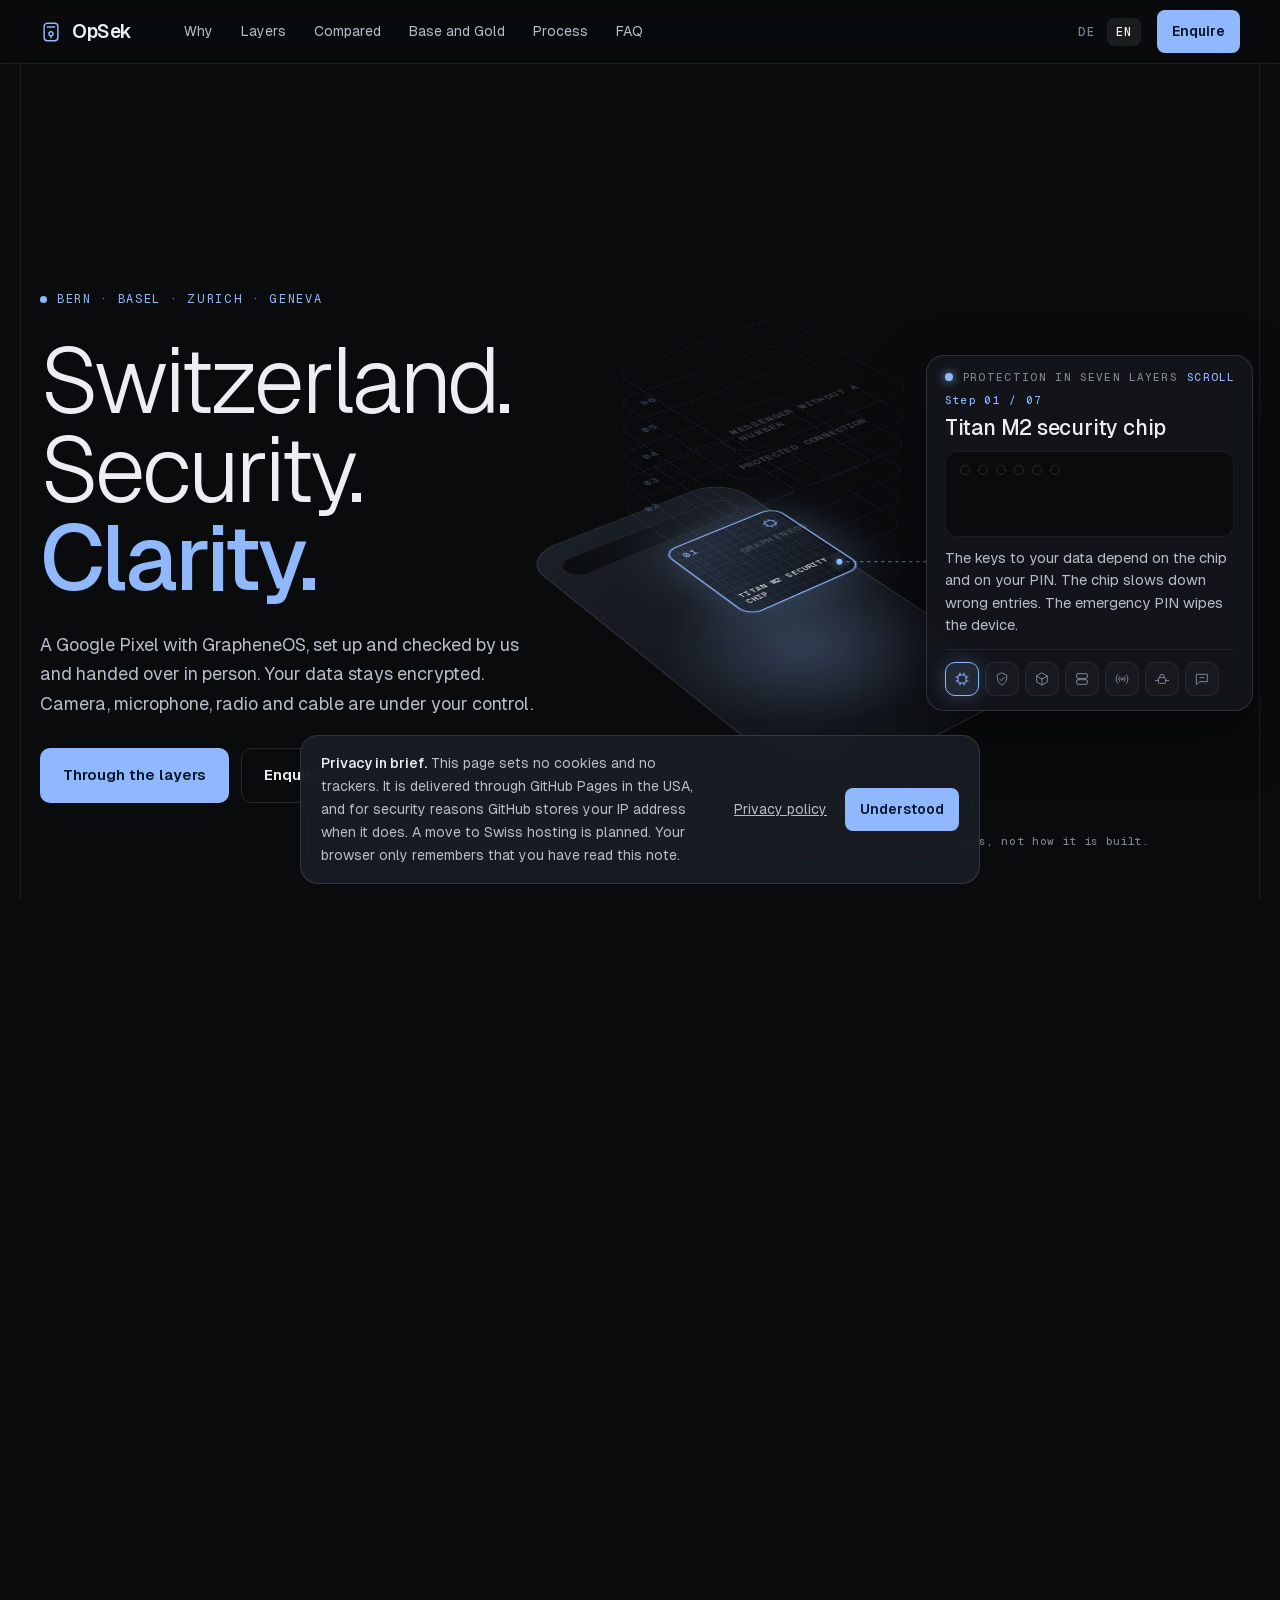
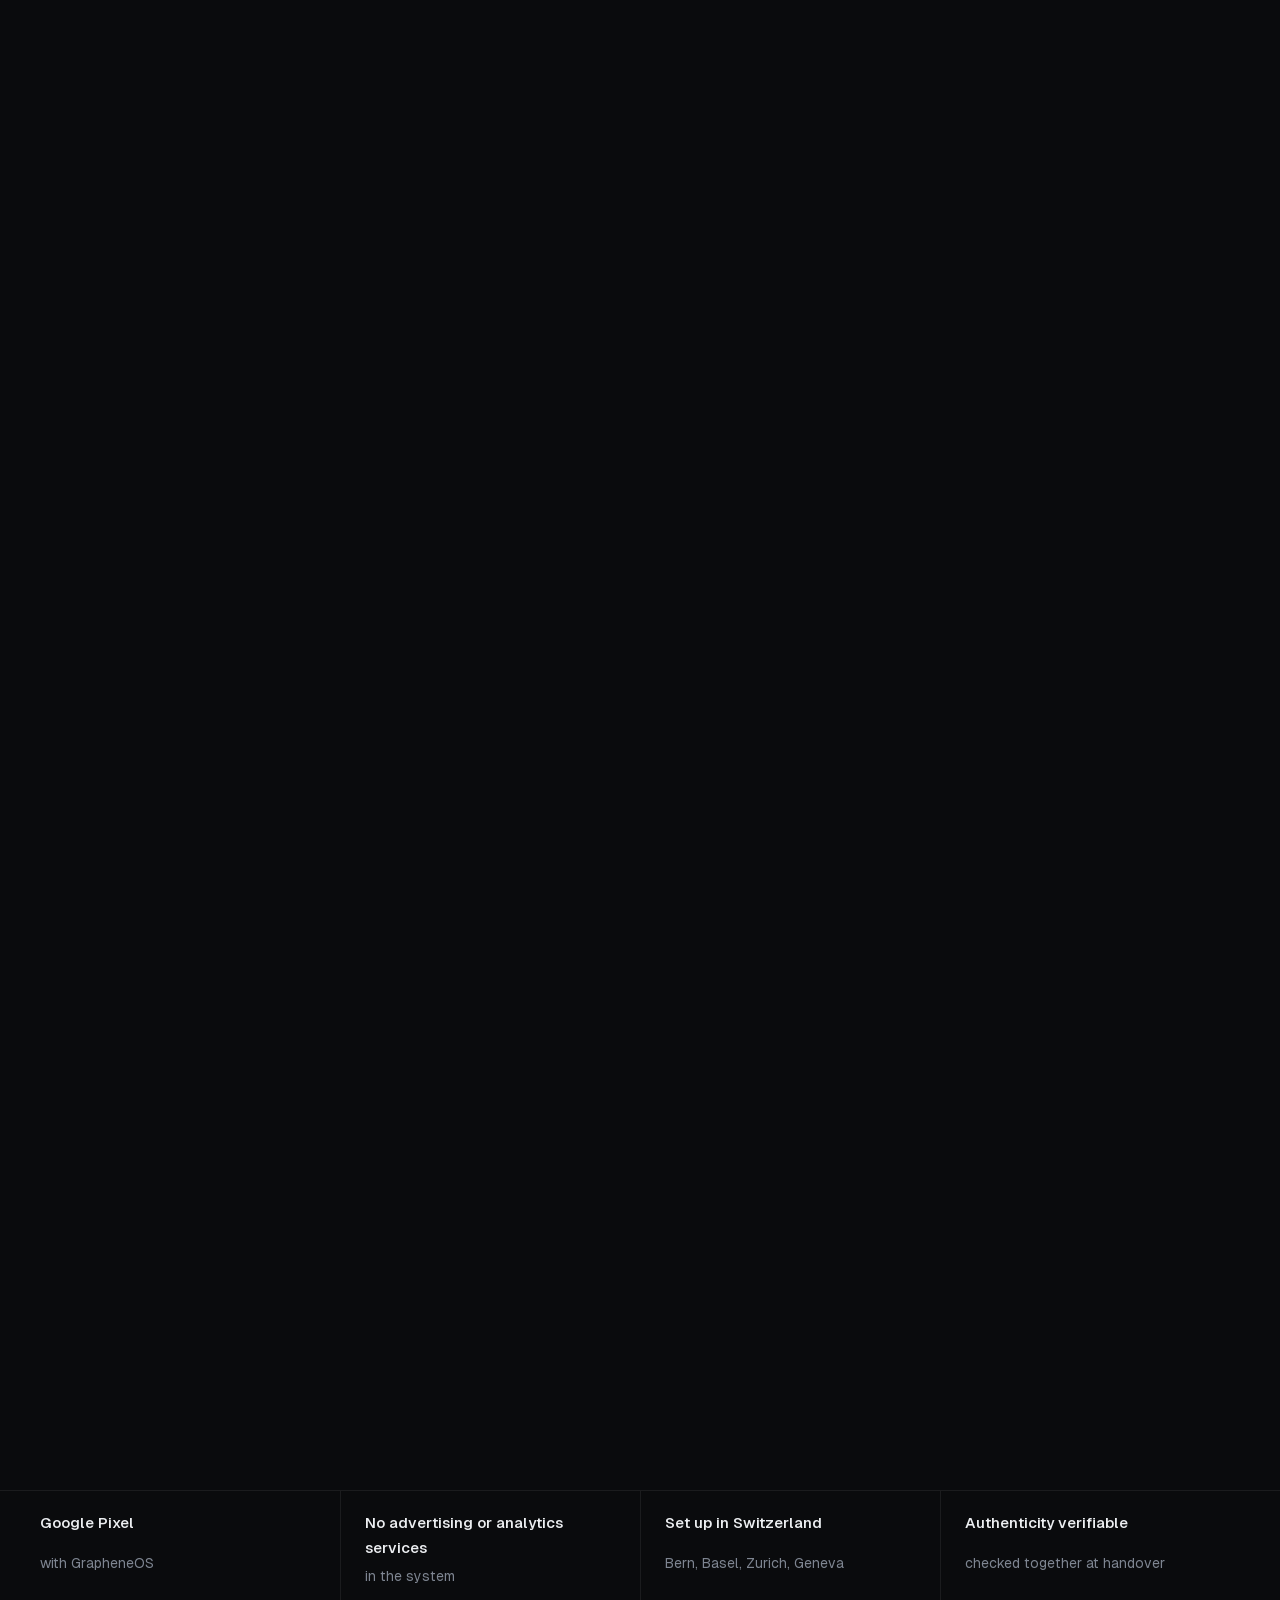
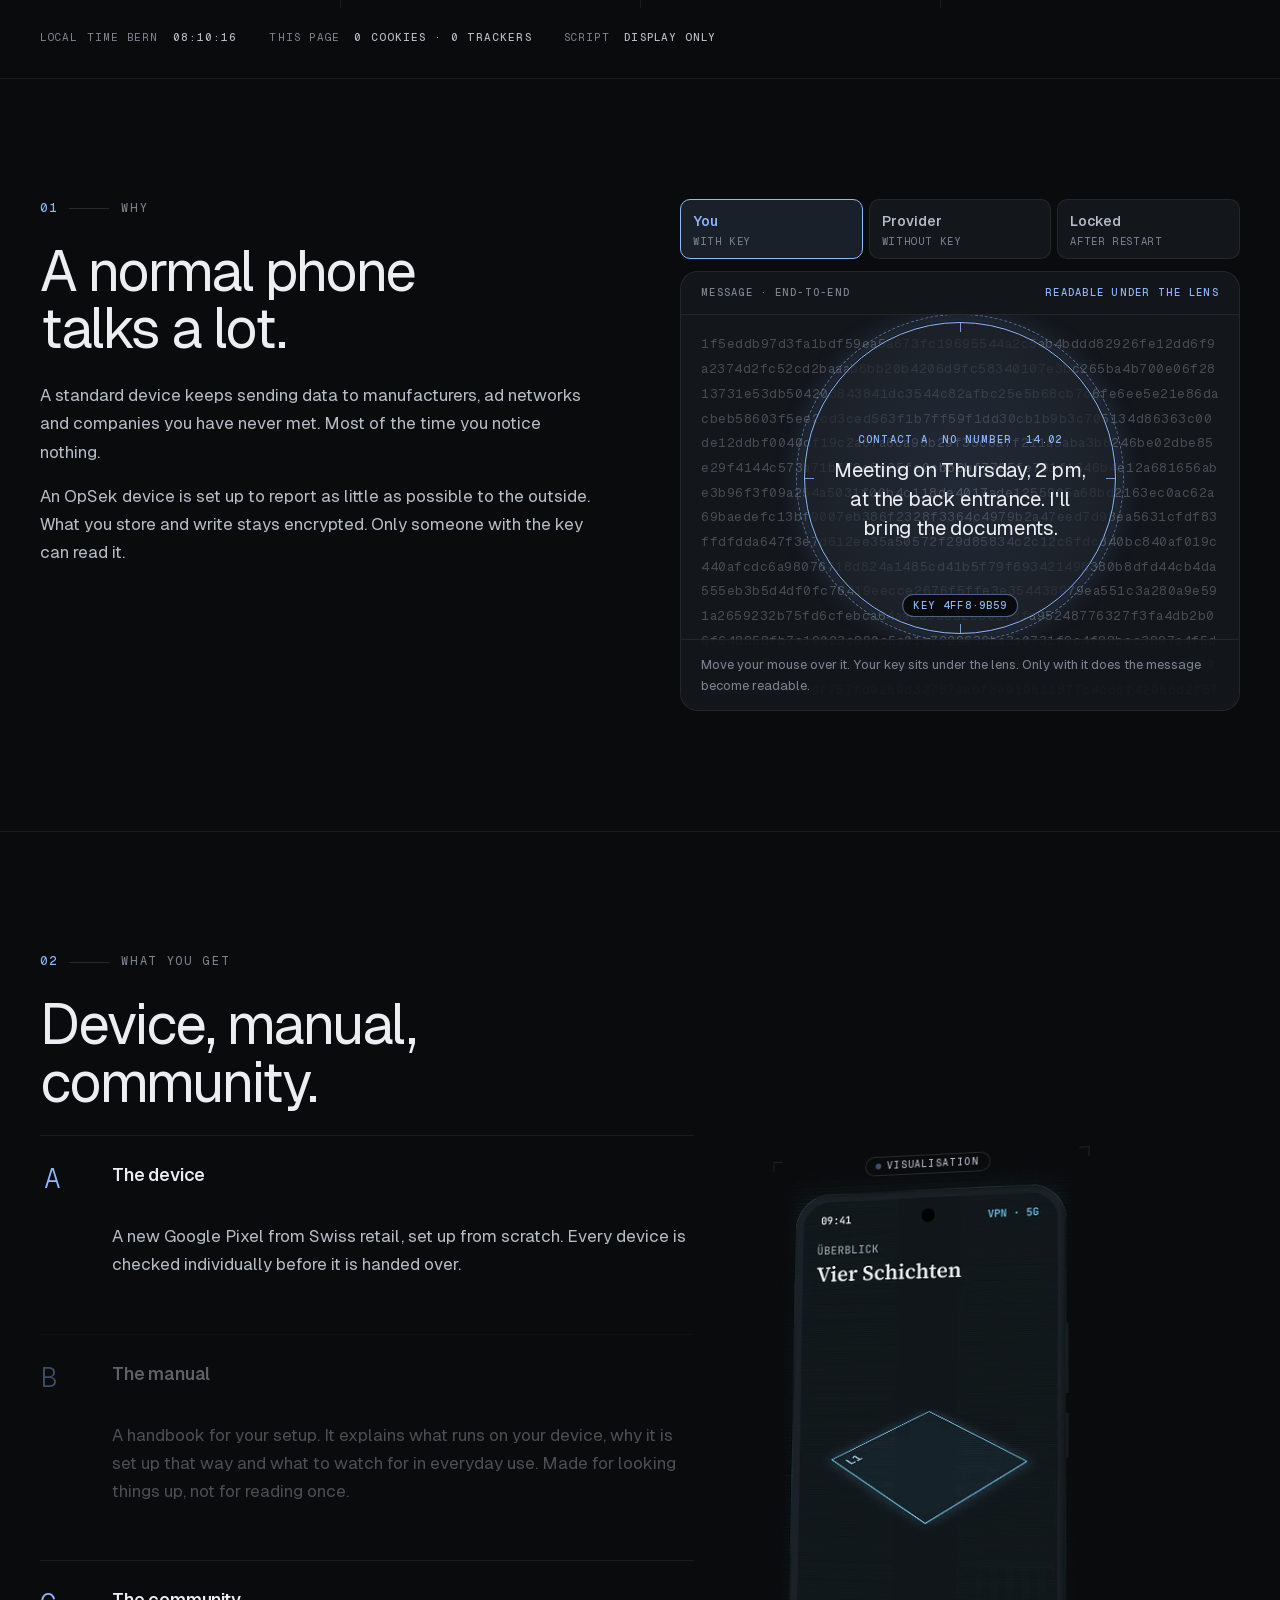
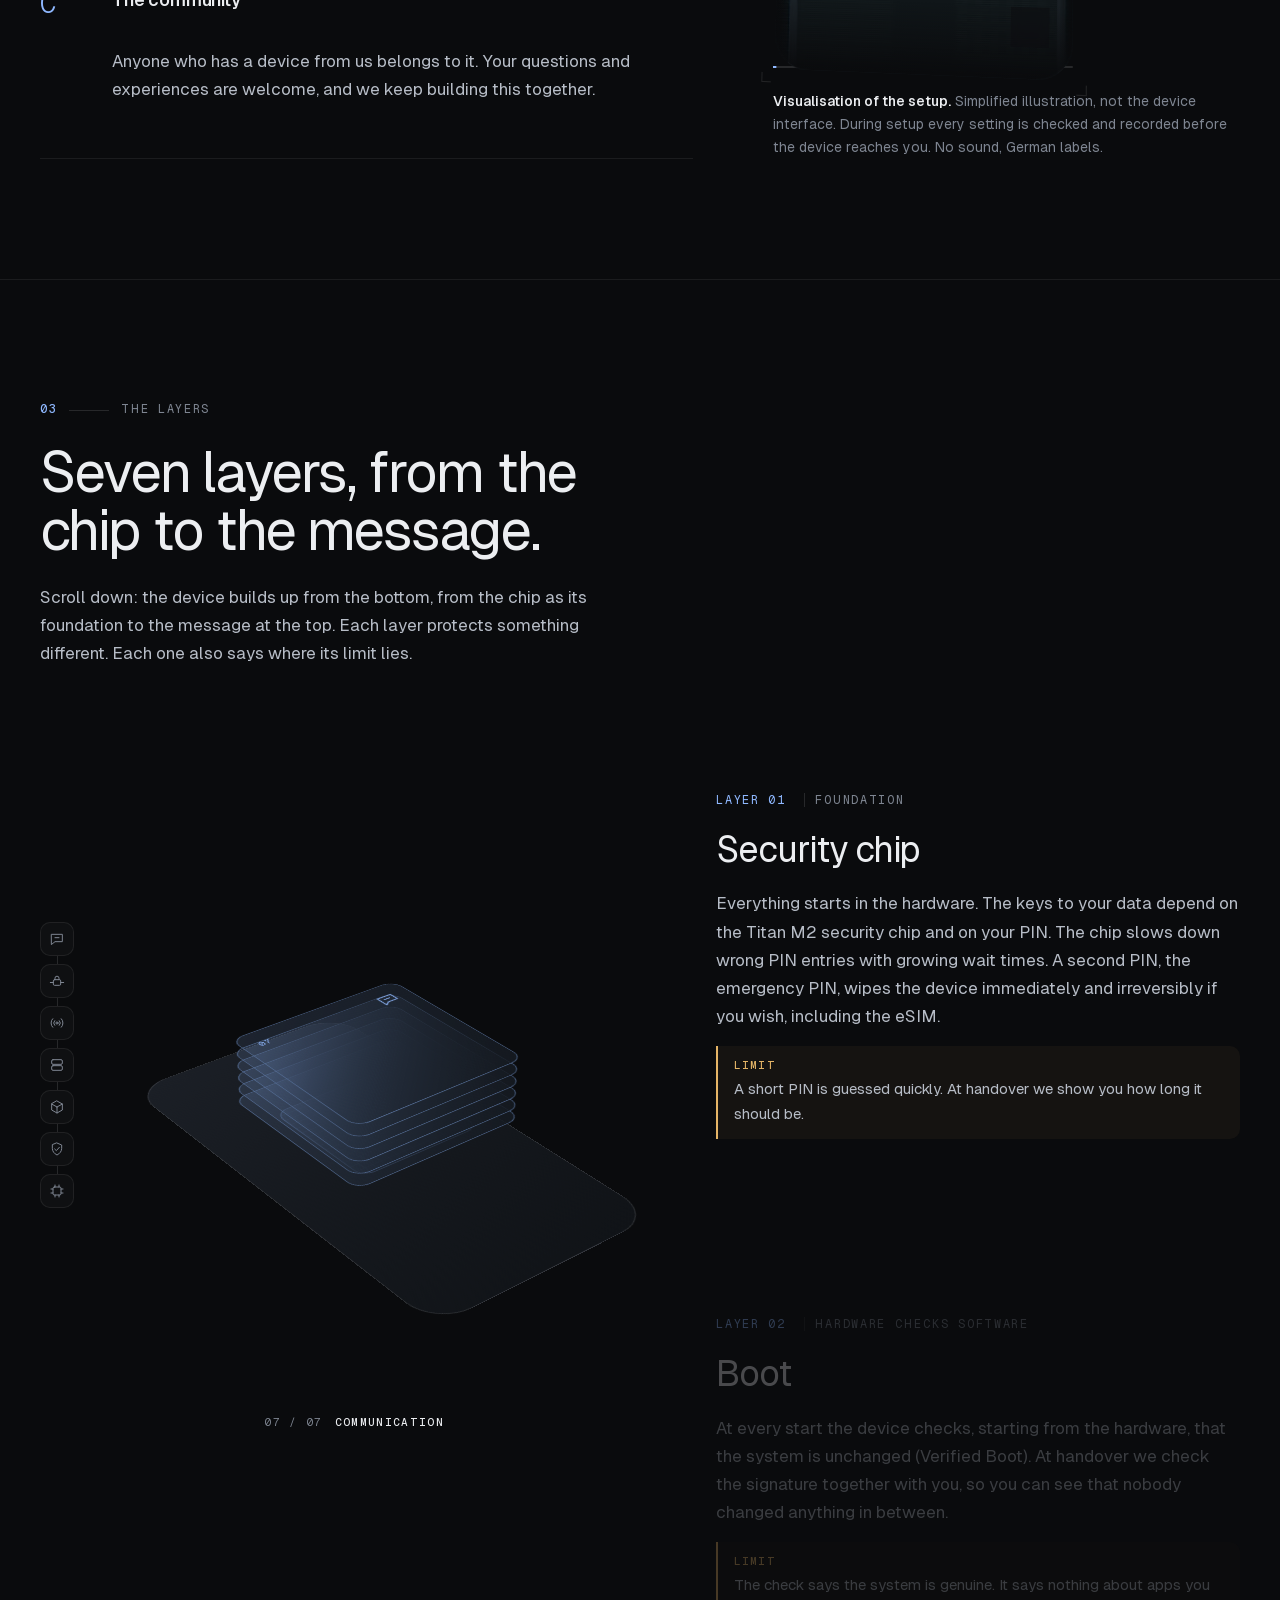
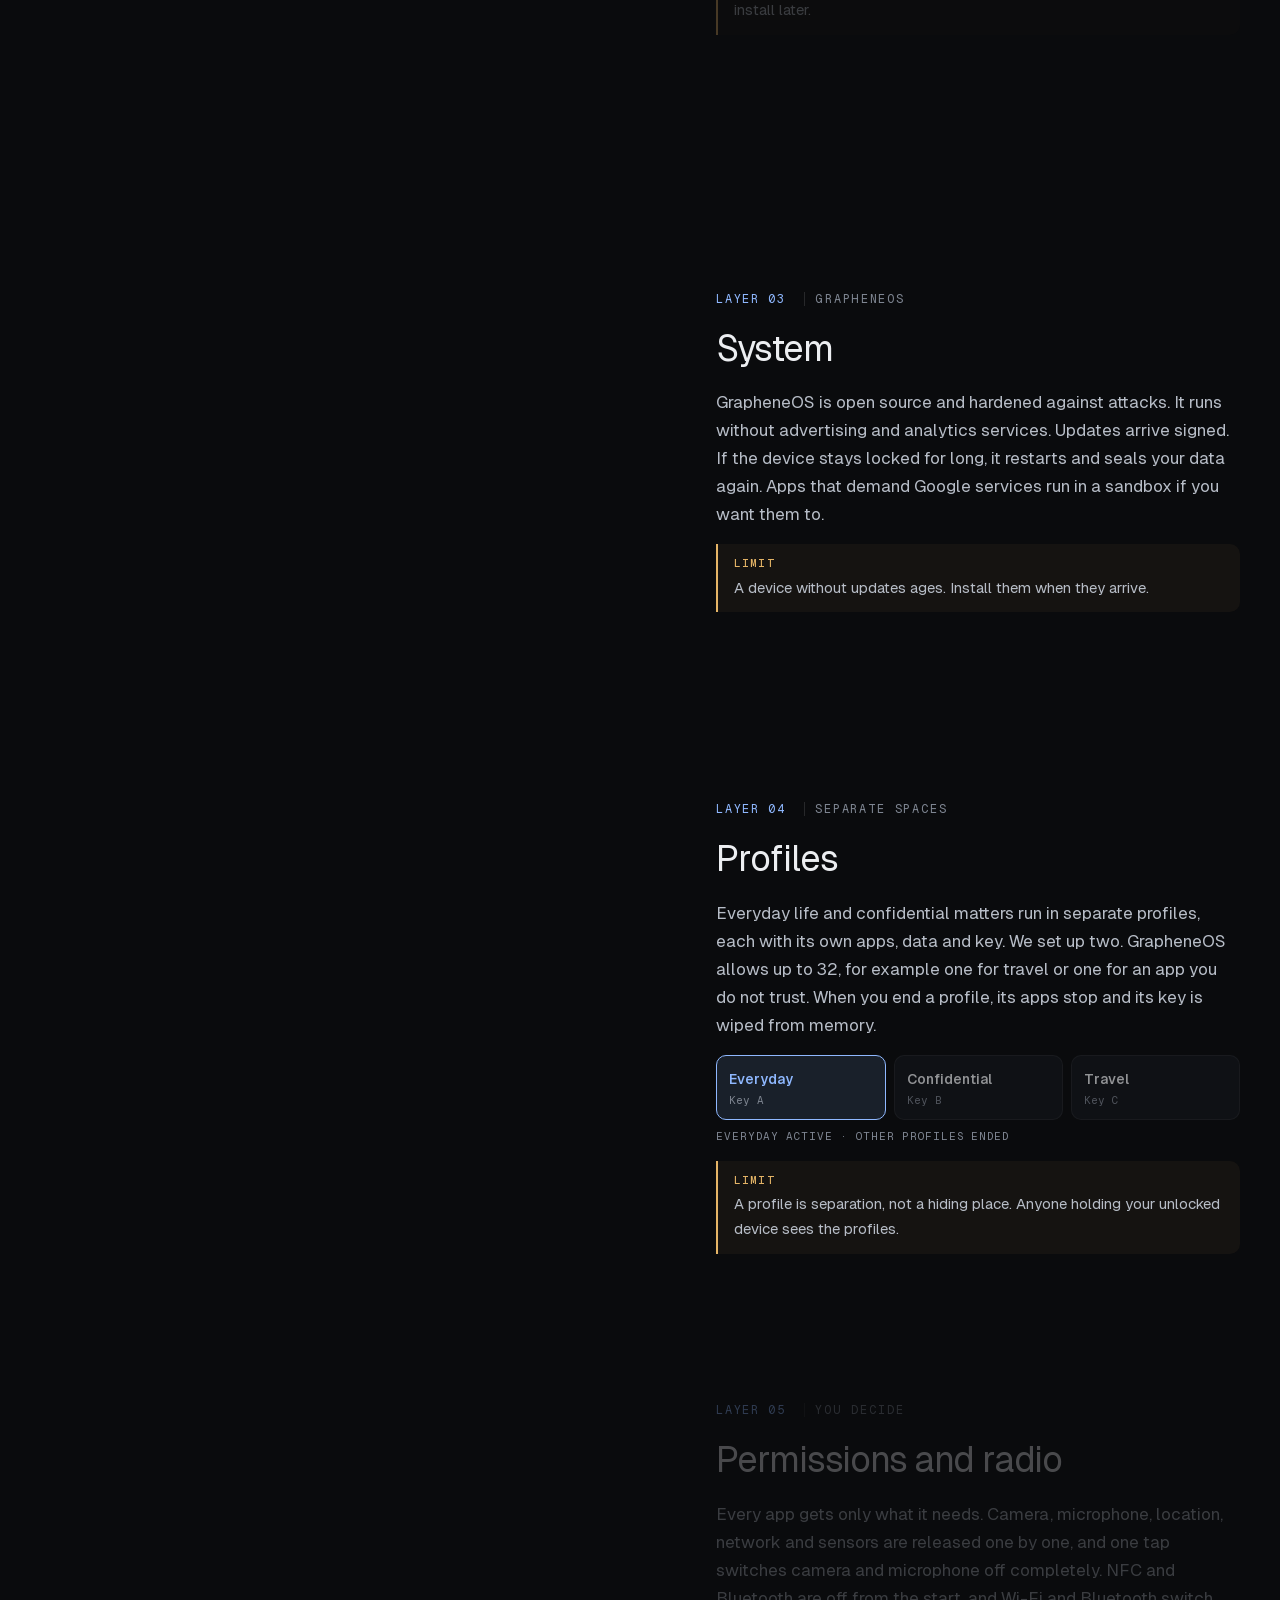
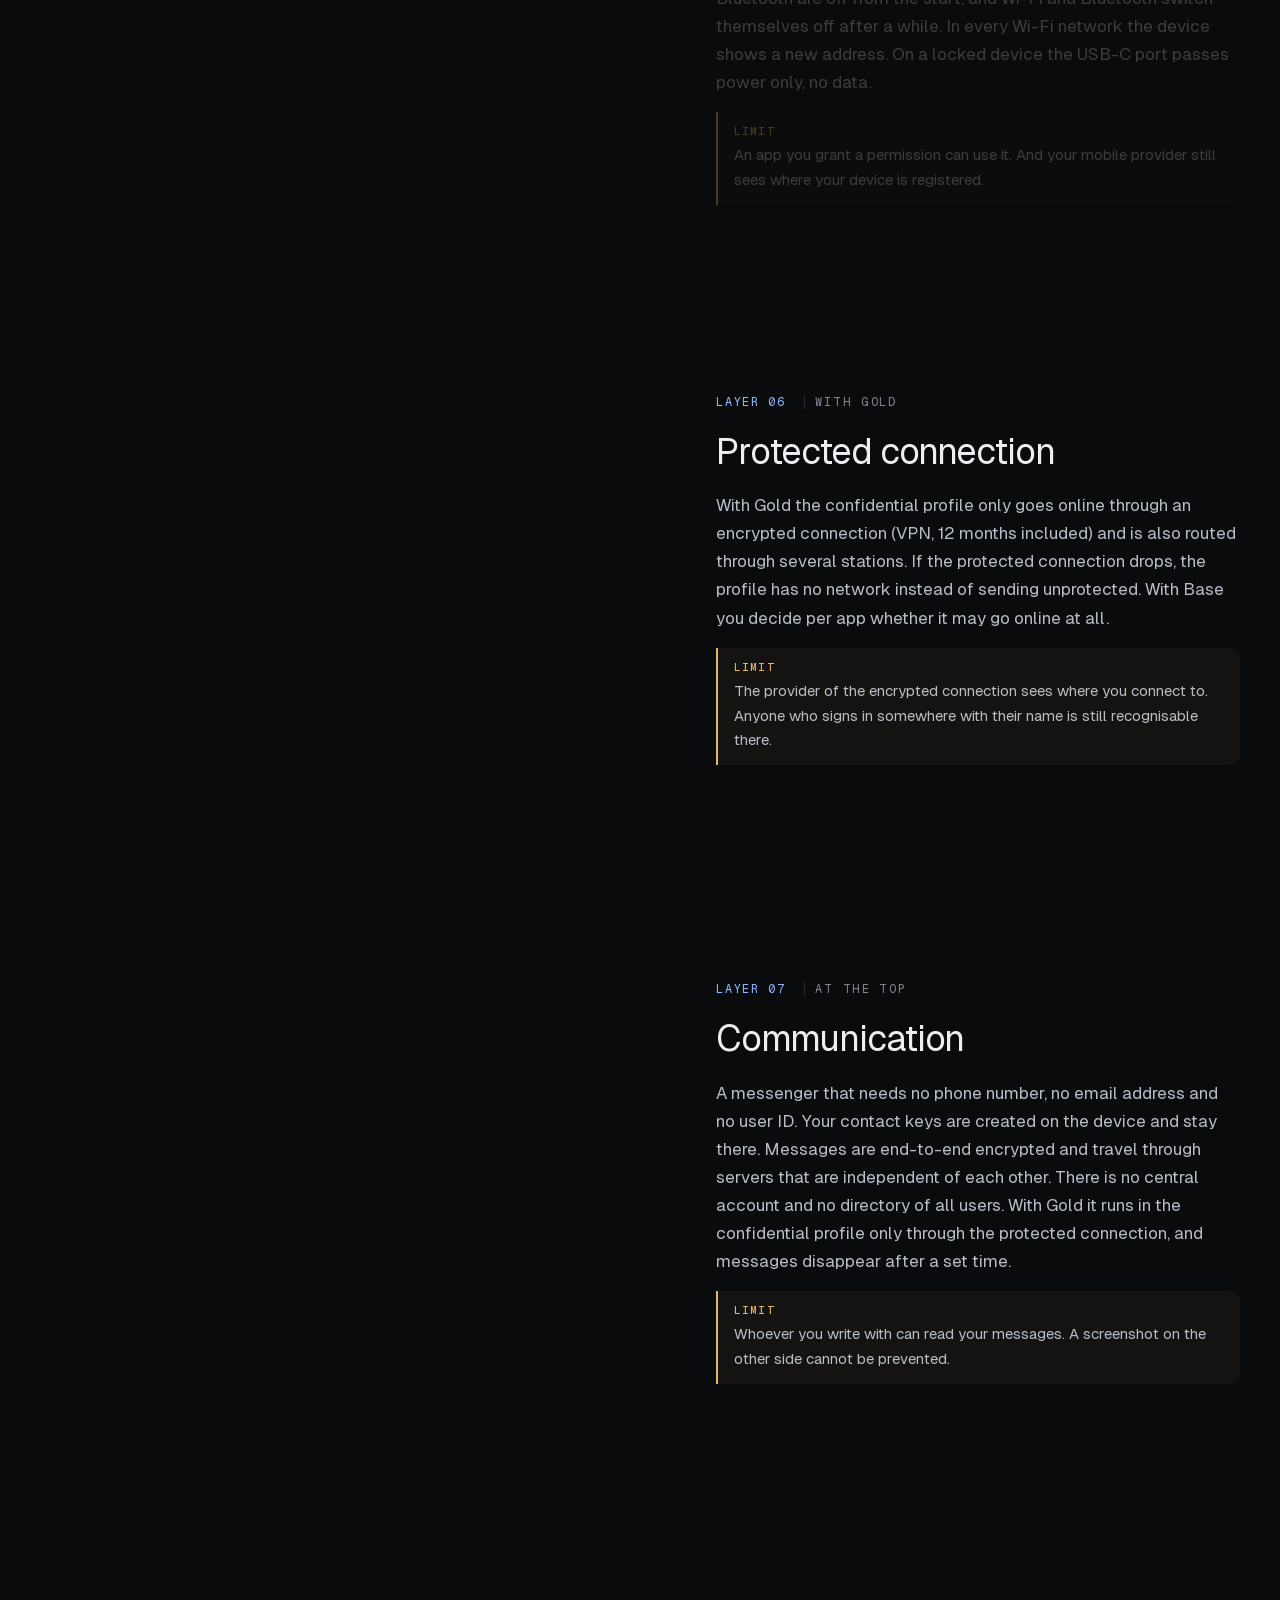
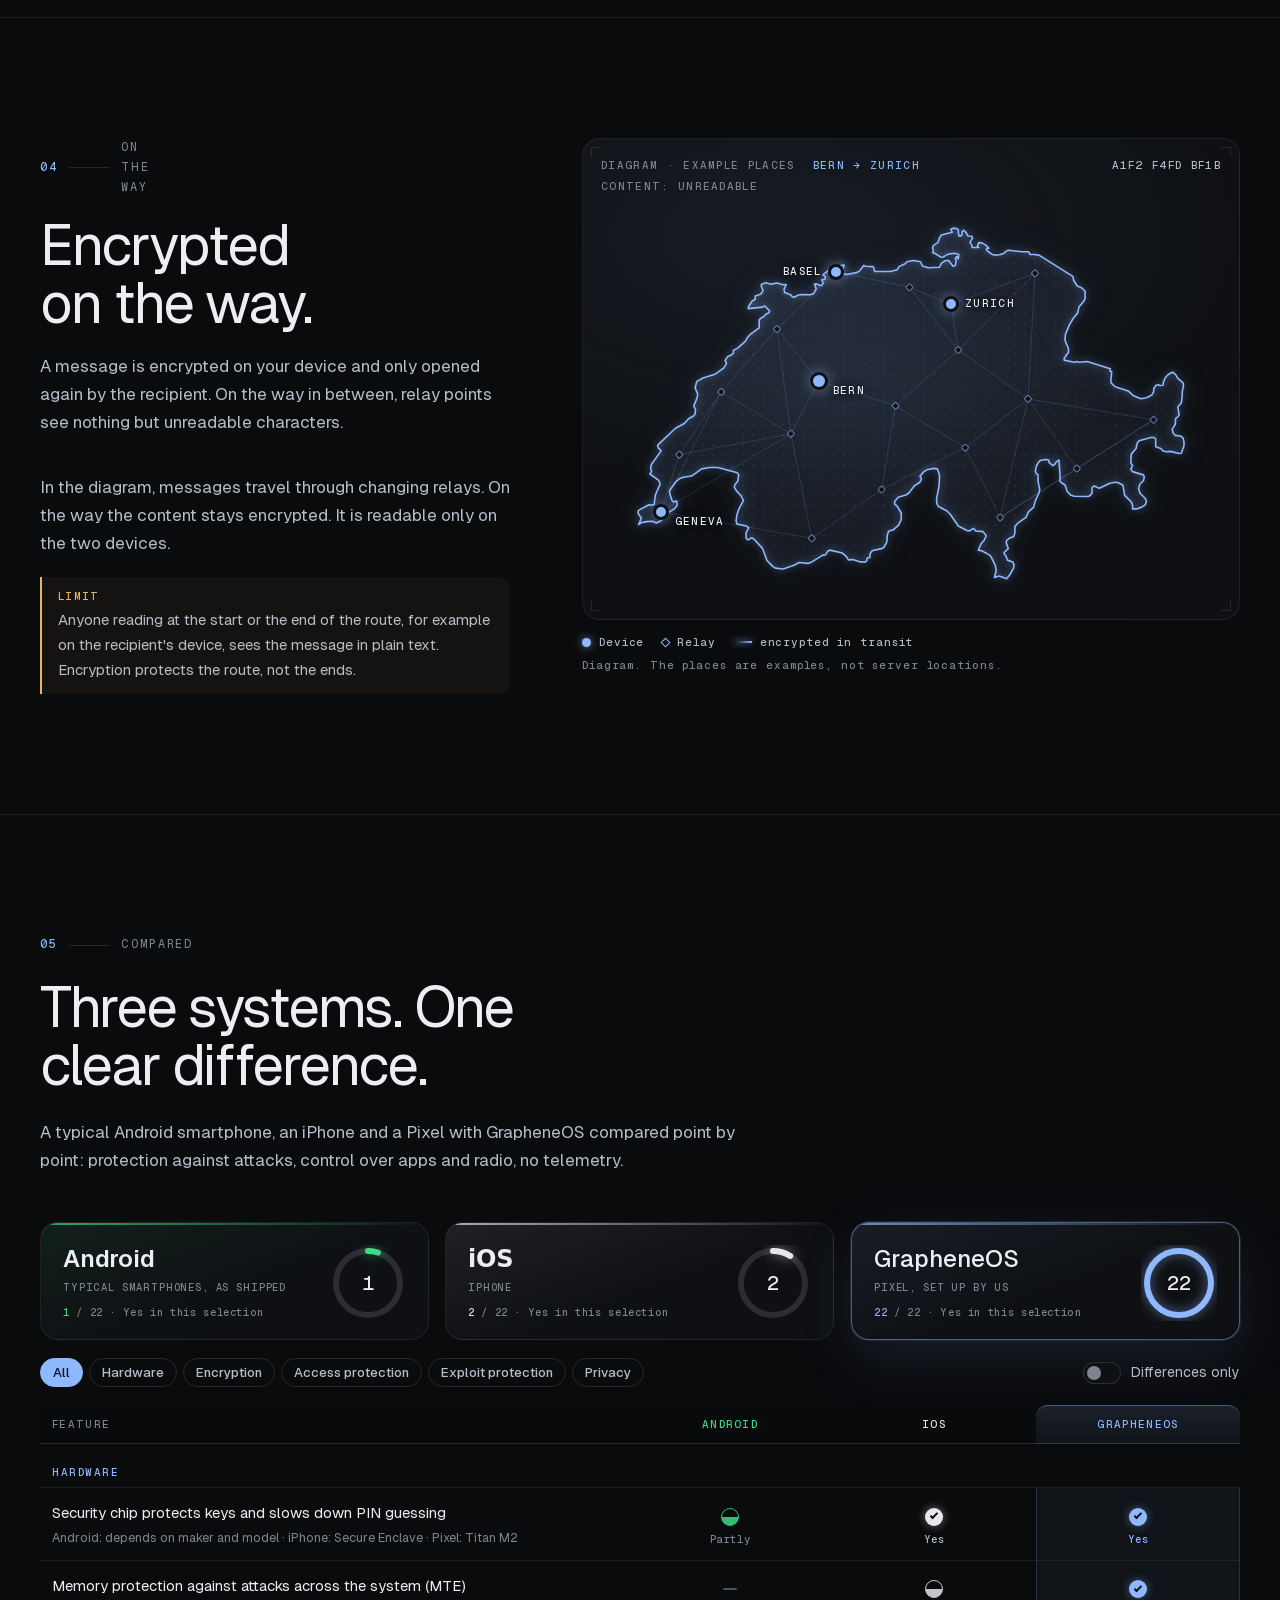
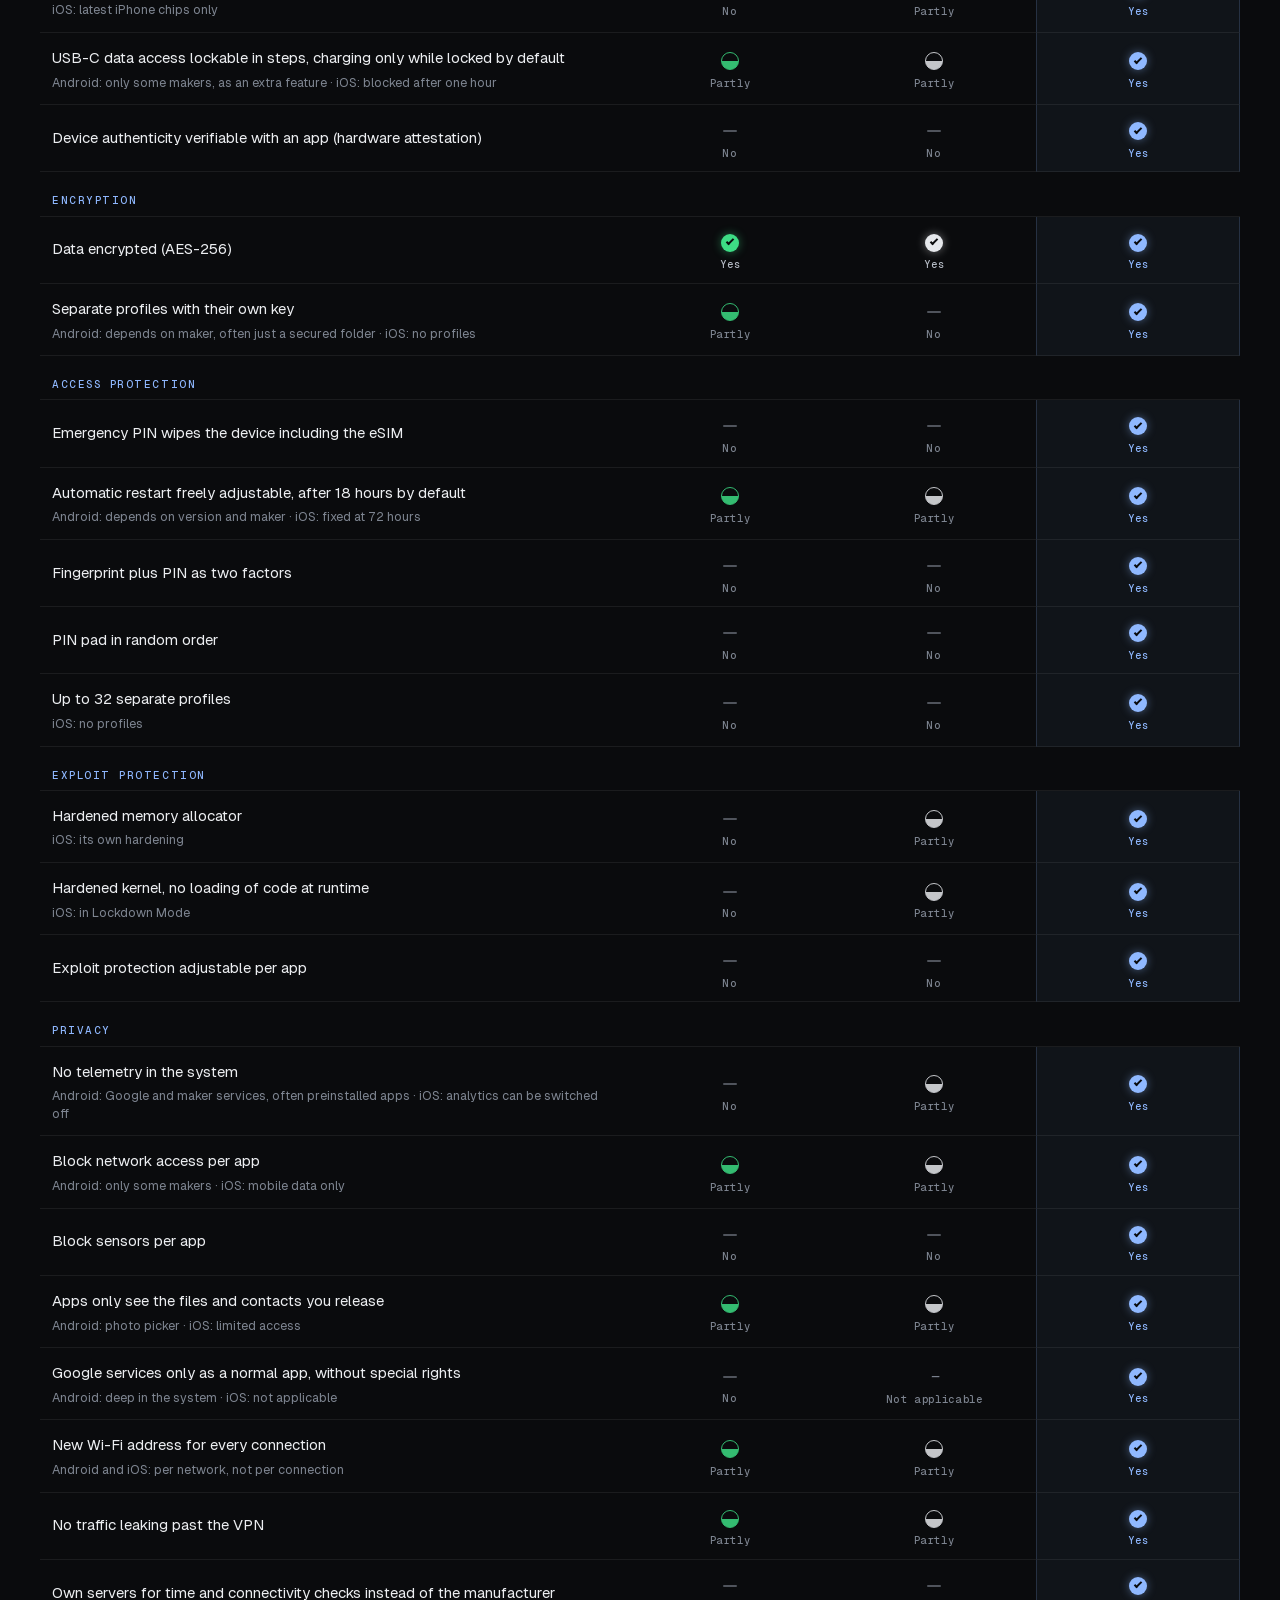
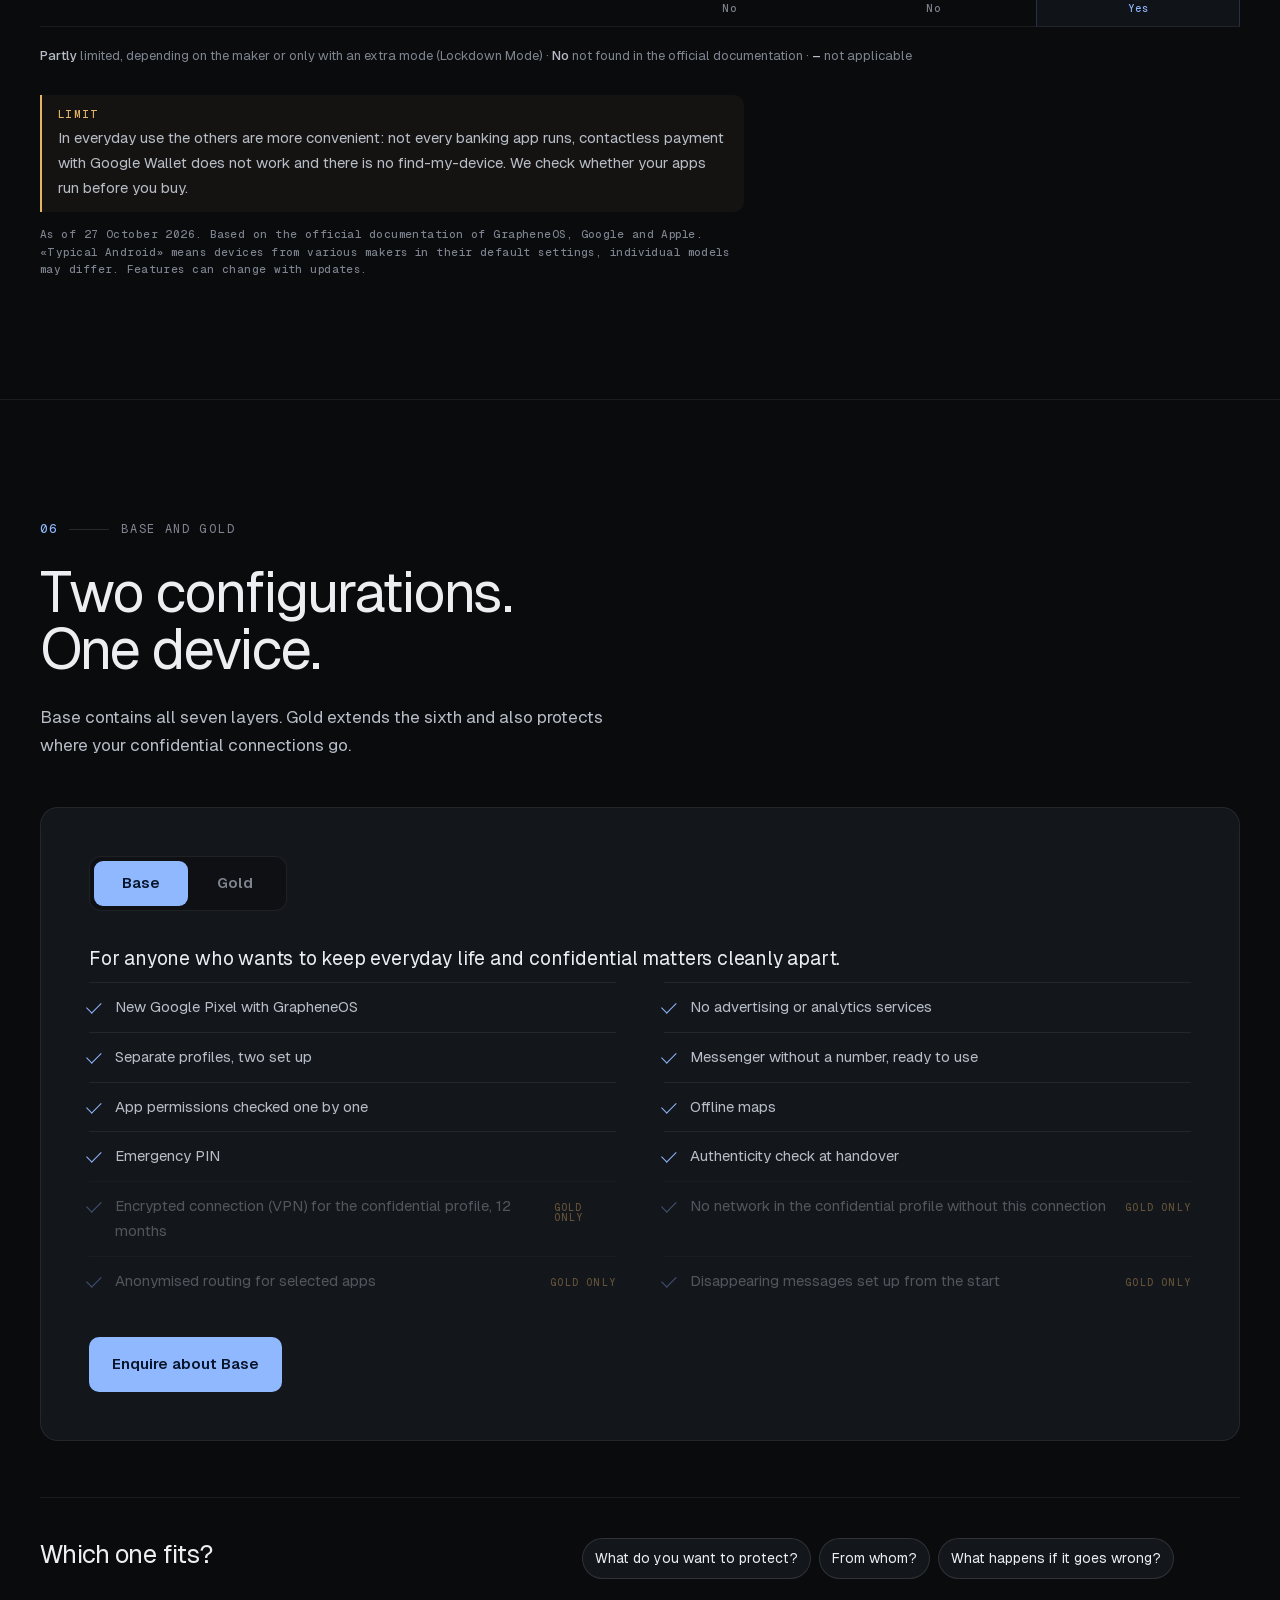
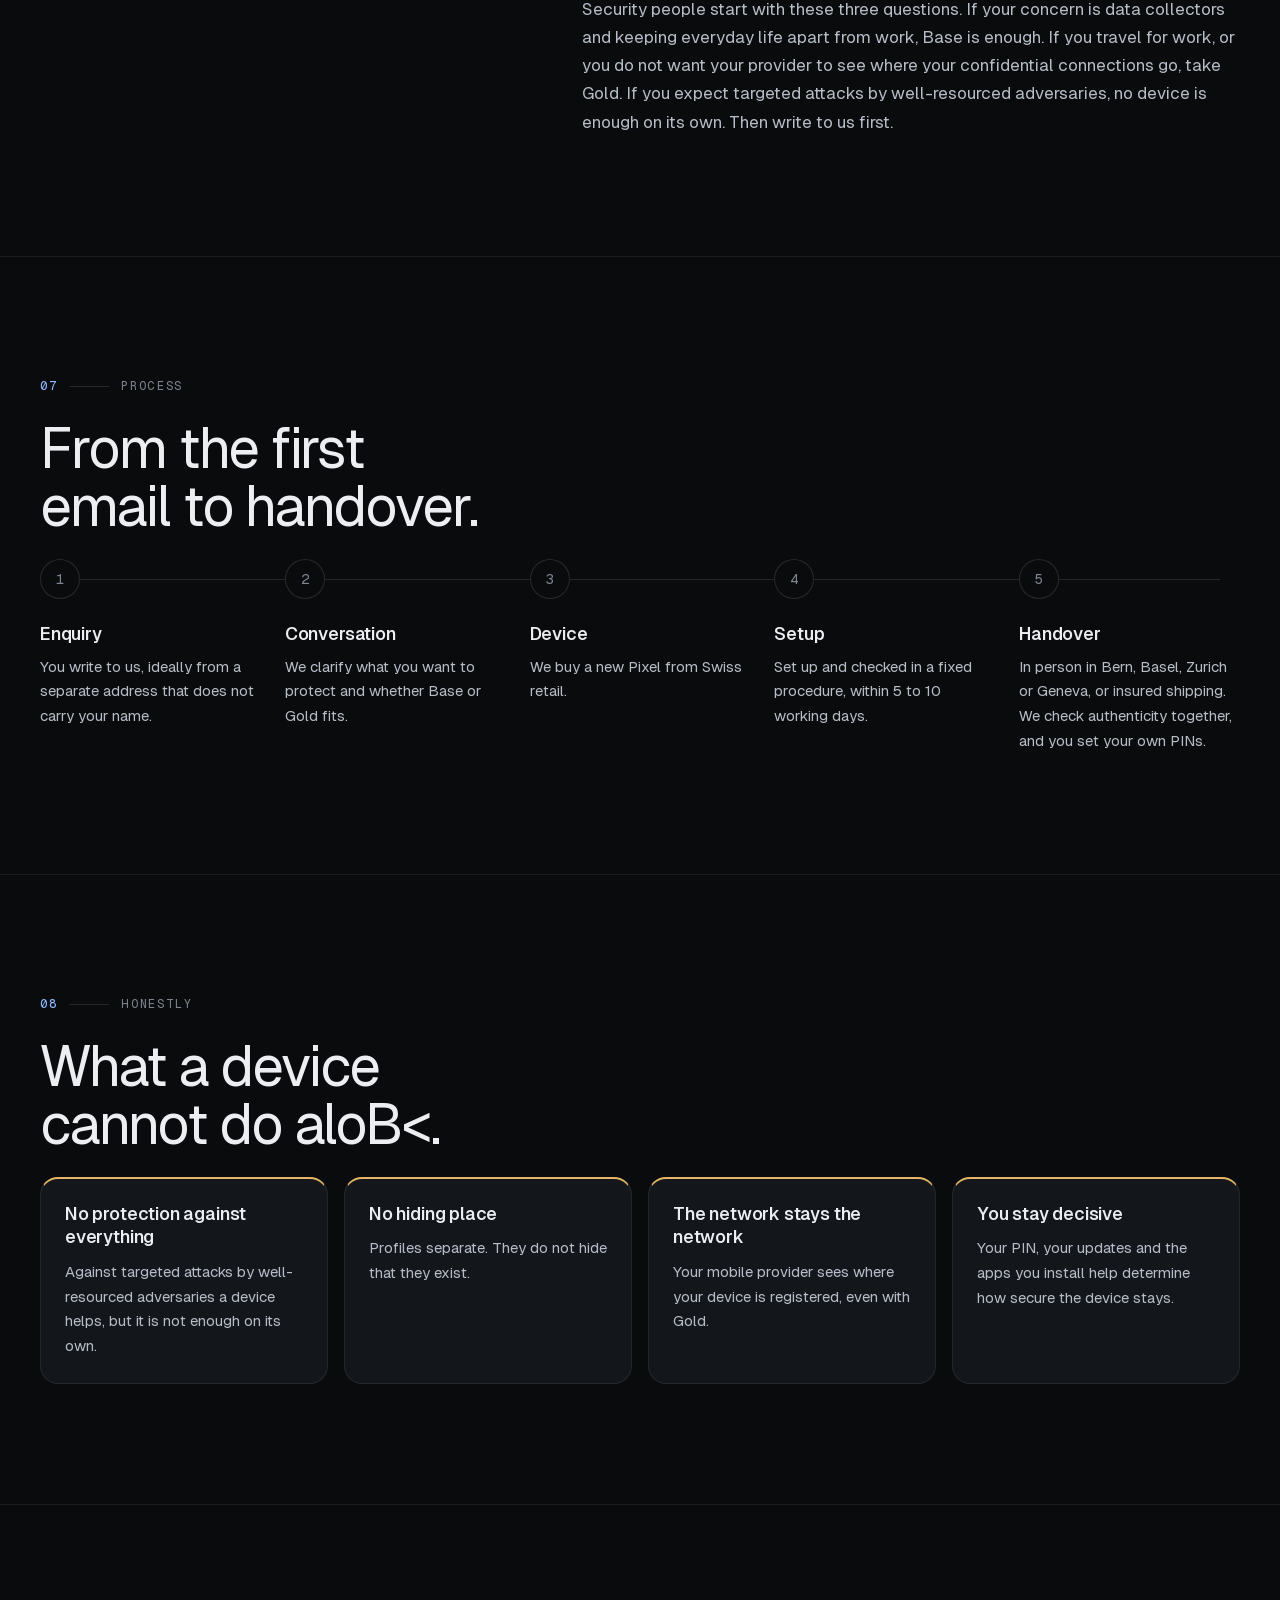
==== commit 541c6969: "Vergleich: übliches Android statt Pixel ab Werk, Bereich Alltag entfernt Co-Authored-By: Claude Opus" ====
--- a/en/index.html
+++ b/en/index.html
@@ -176,16 +176,16 @@
 <section class="sec cmp" id="vergleich" aria-labelledby="h-vergleich">
   <div class="rail">
     <p class="sh"><b>05</b><span>Compared</span></p>
-    <h2 id="h-vergleich" data-decrypt>Same hardware. Different system.</h2>
-    <p class="body intro">GrapheneOS runs on the same Pixel hardware as regular Android. The difference lies in the system: more protection against attacks, more control, no telemetry. Here is the comparison with the Pixel as shipped and the iPhone, point by point, including where the others are ahead.</p>
+    <h2 id="h-vergleich" data-decrypt>Three systems. One clear difference.</h2>
+    <p class="body intro">A typical Android smartphone, an iPhone and a Pixel with GrapheneOS compared point by point: protection against attacks, control over apps and radio, no telemetry.</p>
     <div class="cmp-box" data-cmp>
-      <ul class="cmp-cards"><li class="cmp-sys s-and" data-col="and" style="--v:27"><p class="cmp-sn">Android</p><p class="cmp-ss">Pixel as shipped</p><div class="cmp-ring" aria-hidden="true"><svg viewBox="0 0 64 64"><circle class="rb" cx="32" cy="32" r="27"/><circle class="rf" cx="32" cy="32" r="27" pathLength="100"/></svg><b data-cnt>7</b></div><p class="cmp-ml"><span data-cnt-t>7</span> / <span data-tot>26</span> · Yes in this selection</p></li><li class="cmp-sys s-ios" data-col="ios" style="--v:19"><p class="cmp-sn">iOS</p><p class="cmp-ss">iPhone</p><div class="cmp-ring" aria-hidden="true"><svg viewBox="0 0 64 64"><circle class="rb" cx="32" cy="32" r="27"/><circle class="rf" cx="32" cy="32" r="27" pathLength="100"/></svg><b data-cnt>5</b></div><p class="cmp-ml"><span data-cnt-t>5</span> / <span data-tot>26</span> · Yes in this selection</p></li><li class="cmp-sys s-gos" data-col="gos" style="--v:85"><p class="cmp-sn">GrapheneOS</p><p class="cmp-ss">Pixel, set up by us</p><div class="cmp-ring" aria-hidden="true"><svg viewBox="0 0 64 64"><circle class="rb" cx="32" cy="32" r="27"/><circle class="rf" cx="32" cy="32" r="27" pathLength="100"/></svg><b data-cnt>22</b></div><p class="cmp-ml"><span data-cnt-t>22</span> / <span data-tot>26</span> · Yes in this selection</p></li></ul>
-      <div class="cmp-bar"><div class="cmp-fs" role="group" aria-label="Choose area"><button type="button" class="cmp-f on" data-f="all" aria-pressed="true">All</button><button type="button" class="cmp-f" data-f="hw" aria-pressed="false">Hardware</button><button type="button" class="cmp-f" data-f="enc" aria-pressed="false">Encryption</button><button type="button" class="cmp-f" data-f="acc" aria-pressed="false">Access protection</button><button type="button" class="cmp-f" data-f="exp" aria-pressed="false">Exploit protection</button><button type="button" class="cmp-f" data-f="priv" aria-pressed="false">Privacy</button><button type="button" class="cmp-f" data-f="life" aria-pressed="false">Everyday use</button></div><label class="cmp-tg"><input type="checkbox" data-diff><span class="tg" aria-hidden="true"></span>Differences only</label></div>
-      <div class="cmp-wrap"><table class="cmp-t"><caption class="vh">Comparison of security and privacy features: Android on a Pixel as shipped, iOS on the iPhone and GrapheneOS on a Pixel</caption><thead><tr><th scope="col">Feature</th><th scope="col" class="c-and">Android</th><th scope="col" class="c-ios">iOS</th><th scope="col" class="c-gos">GrapheneOS</th></tr></thead><tbody><tr class="cmp-g" data-cat="hw"><th colspan="4" scope="colgroup">Hardware</th></tr><tr class="cmp-r" data-cat="hw" data-diff="false"><th scope="row">Security chip protects keys and slows down PIN guessing<small>Pixel: Titan M2 · iPhone: Secure Enclave</small></th><td class="c-and v-yes" data-l="Android" data-v="y"><i class="mk" aria-hidden="true"></i><span class="mw">Yes</span></td><td class="c-ios v-yes" data-l="iOS" data-v="y"><i class="mk" aria-hidden="true"></i><span class="mw">Yes</span></td><td class="c-gos v-yes" data-l="GrapheneOS" data-v="y"><i class="mk" aria-hidden="true"></i><span class="mw">Yes</span></td></tr><tr class="cmp-r" data-cat="hw" data-diff="true"><th scope="row">Memory protection against attacks across the system (MTE)<small>Android: supported apps only, with Advanced Protection · iOS: latest iPhone chips only</small></th><td class="c-and v-part" data-l="Android" data-v="p"><i class="mk" aria-hidden="true"></i><span class="mw">Partly</span></td><td class="c-ios v-part" data-l="iOS" data-v="p"><i class="mk" aria-hidden="true"></i><span class="mw">Partly</span></td><td class="c-gos v-yes" data-l="GrapheneOS" data-v="y"><i class="mk" aria-hidden="true"></i><span class="mw">Yes</span></td></tr><tr class="cmp-r" data-cat="hw" data-diff="true"><th scope="row">USB-C data access lockable in steps, charging only while locked by default<small>Android: with Advanced Protection · iOS: blocked after one hour</small></th><td class="c-and v-part" data-l="Android" data-v="p"><i class="mk" aria-hidden="true"></i><span class="mw">Partly</span></td><td class="c-ios v-part" data-l="iOS" data-v="p"><i class="mk" aria-hidden="true"></i><span class="mw">Partly</span></td><td class="c-gos v-yes" data-l="GrapheneOS" data-v="y"><i class="mk" aria-hidden="true"></i><span class="mw">Yes</span></td></tr><tr class="cmp-r" data-cat="hw" data-diff="true"><th scope="row">Device authenticity verifiable with an app (hardware attestation)</th><td class="c-and v-no" data-l="Android" data-v="n"><i class="mk" aria-hidden="true"></i><span class="mw">No</span></td><td class="c-ios v-no" data-l="iOS" data-v="n"><i class="mk" aria-hidden="true"></i><span class="mw">No</span></td><td class="c-gos v-yes" data-l="GrapheneOS" data-v="y"><i class="mk" aria-hidden="true"></i><span class="mw">Yes</span></td></tr><tr class="cmp-g" data-cat="enc"><th colspan="4" scope="colgroup">Encryption</th></tr><tr class="cmp-r" data-cat="enc" data-diff="false"><th scope="row">Data encrypted (AES-256)</th><td class="c-and v-yes" data-l="Android" data-v="y"><i class="mk" aria-hidden="true"></i><span class="mw">Yes</span></td><td class="c-ios v-yes" data-l="iOS" data-v="y"><i class="mk" aria-hidden="true"></i><span class="mw">Yes</span></td><td class="c-gos v-yes" data-l="GrapheneOS" data-v="y"><i class="mk" aria-hidden="true"></i><span class="mw">Yes</span></td></tr><tr class="cmp-r" data-cat="enc" data-diff="true"><th scope="row">Separate profiles with their own key<small>iOS: no profiles</small></th><td class="c-and v-yes" data-l="Android" data-v="y"><i class="mk" aria-hidden="true"></i><span class="mw">Yes</span></td><td class="c-ios v-no" data-l="iOS" data-v="n"><i class="mk" aria-hidden="true"></i><span class="mw">No</span></td><td class="c-gos v-yes" data-l="GrapheneOS" data-v="y"><i class="mk" aria-hidden="true"></i><span class="mw">Yes</span></td></tr><tr class="cmp-g" data-cat="acc"><th colspan="4" scope="colgroup">Access protection</th></tr><tr class="cmp-r" data-cat="acc" data-diff="true"><th scope="row">Emergency PIN wipes the device including the eSIM</th><td class="c-and v-no" data-l="Android" data-v="n"><i class="mk" aria-hidden="true"></i><span class="mw">No</span></td><td class="c-ios v-no" data-l="iOS" data-v="n"><i class="mk" aria-hidden="true"></i><span class="mw">No</span></td><td class="c-gos v-yes" data-l="GrapheneOS" data-v="y"><i class="mk" aria-hidden="true"></i><span class="mw">Yes</span></td></tr><tr class="cmp-r" data-cat="acc" data-diff="true"><th scope="row">Automatic restart freely adjustable, after 18 hours by default<small>Android and iOS: fixed at 72 hours, Android only with Advanced Protection</small></th><td class="c-and v-part" data-l="Android" data-v="p"><i class="mk" aria-hidden="true"></i><span class="mw">Partly</span></td><td class="c-ios v-part" data-l="iOS" data-v="p"><i class="mk" aria-hidden="true"></i><span class="mw">Partly</span></td><td class="c-gos v-yes" data-l="GrapheneOS" data-v="y"><i class="mk" aria-hidden="true"></i><span class="mw">Yes</span></td></tr><tr class="cmp-r" data-cat="acc" data-diff="true"><th scope="row">Fingerprint plus PIN as two factors</th><td class="c-and v-no" data-l="Android" data-v="n"><i class="mk" aria-hidden="true"></i><span class="mw">No</span></td><td class="c-ios v-no" data-l="iOS" data-v="n"><i class="mk" aria-hidden="true"></i><span class="mw">No</span></td><td class="c-gos v-yes" data-l="GrapheneOS" data-v="y"><i class="mk" aria-hidden="true"></i><span class="mw">Yes</span></td></tr><tr class="cmp-r" data-cat="acc" data-diff="true"><th scope="row">PIN pad in random order</th><td class="c-and v-no" data-l="Android" data-v="n"><i class="mk" aria-hidden="true"></i><span class="mw">No</span></td><td class="c-ios v-no" data-l="iOS" data-v="n"><i class="mk" aria-hidden="true"></i><span class="mw">No</span></td><td class="c-gos v-yes" data-l="GrapheneOS" data-v="y"><i class="mk" aria-hidden="true"></i><span class="mw">Yes</span></td></tr><tr class="cmp-r" data-cat="acc" data-diff="true"><th scope="row">Up to 32 separate profiles<small>Android: multiple users possible · iOS: no profiles</small></th><td class="c-and v-part" data-l="Android" data-v="p"><i class="mk" aria-hidden="true"></i><span class="mw">Partly</span></td><td class="c-ios v-no" data-l="iOS" data-v="n"><i class="mk" aria-hidden="true"></i><span class="mw">No</span></td><td class="c-gos v-yes" data-l="GrapheneOS" data-v="y"><i class="mk" aria-hidden="true"></i><span class="mw">Yes</span></td></tr><tr class="cmp-g" data-cat="exp"><th colspan="4" scope="colgroup">Exploit protection</th></tr><tr class="cmp-r" data-cat="exp" data-diff="true"><th scope="row">Hardened memory allocator<small>iOS: its own hardening</small></th><td class="c-and v-no" data-l="Android" data-v="n"><i class="mk" aria-hidden="true"></i><span class="mw">No</span></td><td class="c-ios v-part" data-l="iOS" data-v="p"><i class="mk" aria-hidden="true"></i><span class="mw">Partly</span></td><td class="c-gos v-yes" data-l="GrapheneOS" data-v="y"><i class="mk" aria-hidden="true"></i><span class="mw">Yes</span></td></tr><tr class="cmp-r" data-cat="exp" data-diff="true"><th scope="row">Hardened kernel, no loading of code at runtime<small>iOS: in Lockdown Mode</small></th><td class="c-and v-no" data-l="Android" data-v="n"><i class="mk" aria-hidden="true"></i><span class="mw">No</span></td><td class="c-ios v-part" data-l="iOS" data-v="p"><i class="mk" aria-hidden="true"></i><span class="mw">Partly</span></td><td class="c-gos v-yes" data-l="GrapheneOS" data-v="y"><i class="mk" aria-hidden="true"></i><span class="mw">Yes</span></td></tr><tr class="cmp-r" data-cat="exp" data-diff="true"><th scope="row">Exploit protection adjustable per app</th><td class="c-and v-no" data-l="Android" data-v="n"><i class="mk" aria-hidden="true"></i><span class="mw">No</span></td><td class="c-ios v-no" data-l="iOS" data-v="n"><i class="mk" aria-hidden="true"></i><span class="mw">No</span></td><td class="c-gos v-yes" data-l="GrapheneOS" data-v="y"><i class="mk" aria-hidden="true"></i><span class="mw">Yes</span></td></tr><tr class="cmp-g" data-cat="priv"><th colspan="4" scope="colgroup">Privacy</th></tr><tr class="cmp-r" data-cat="priv" data-diff="true"><th scope="row">No telemetry in the system<small>iOS: analytics can be switched off</small></th><td class="c-and v-no" data-l="Android" data-v="n"><i class="mk" aria-hidden="true"></i><span class="mw">No</span></td><td class="c-ios v-part" data-l="iOS" data-v="p"><i class="mk" aria-hidden="true"></i><span class="mw">Partly</span></td><td class="c-gos v-yes" data-l="GrapheneOS" data-v="y"><i class="mk" aria-hidden="true"></i><span class="mw">Yes</span></td></tr><tr class="cmp-r" data-cat="priv" data-diff="true"><th scope="row">Block network access per app<small>iOS: mobile data only</small></th><td class="c-and v-no" data-l="Android" data-v="n"><i class="mk" aria-hidden="true"></i><span class="mw">No</span></td><td class="c-ios v-part" data-l="iOS" data-v="p"><i class="mk" aria-hidden="true"></i><span class="mw">Partly</span></td><td class="c-gos v-yes" data-l="GrapheneOS" data-v="y"><i class="mk" aria-hidden="true"></i><span class="mw">Yes</span></td></tr><tr class="cmp-r" data-cat="priv" data-diff="true"><th scope="row">Block sensors per app</th><td class="c-and v-no" data-l="Android" data-v="n"><i class="mk" aria-hidden="true"></i><span class="mw">No</span></td><td class="c-ios v-no" data-l="iOS" data-v="n"><i class="mk" aria-hidden="true"></i><span class="mw">No</span></td><td class="c-gos v-yes" data-l="GrapheneOS" data-v="y"><i class="mk" aria-hidden="true"></i><span class="mw">Yes</span></td></tr><tr class="cmp-r" data-cat="priv" data-diff="true"><th scope="row">Apps only see the files and contacts you release<small>Android: photo picker · iOS: limited access</small></th><td class="c-and v-part" data-l="Android" data-v="p"><i class="mk" aria-hidden="true"></i><span class="mw">Partly</span></td><td class="c-ios v-part" data-l="iOS" data-v="p"><i class="mk" aria-hidden="true"></i><span class="mw">Partly</span></td><td class="c-gos v-yes" data-l="GrapheneOS" data-v="y"><i class="mk" aria-hidden="true"></i><span class="mw">Yes</span></td></tr><tr class="cmp-r" data-cat="priv" data-diff="true"><th scope="row">Google services only as a normal app, without special rights<small>Android: deep in the system · iOS: not applicable</small></th><td class="c-and v-no" data-l="Android" data-v="n"><i class="mk" aria-hidden="true"></i><span class="mw">No</span></td><td class="c-ios v-na" data-l="iOS" data-v="x"><i class="mk" aria-hidden="true"></i><span class="mw">Not applicable</span></td><td class="c-gos v-yes" data-l="GrapheneOS" data-v="y"><i class="mk" aria-hidden="true"></i><span class="mw">Yes</span></td></tr><tr class="cmp-r" data-cat="priv" data-diff="true"><th scope="row">New Wi-Fi address for every connection</th><td class="c-and v-part" data-l="Android" data-v="p"><i class="mk" aria-hidden="true"></i><span class="mw">Partly</span></td><td class="c-ios v-part" data-l="iOS" data-v="p"><i class="mk" aria-hidden="true"></i><span class="mw">Partly</span></td><td class="c-gos v-yes" data-l="GrapheneOS" data-v="y"><i class="mk" aria-hidden="true"></i><span class="mw">Yes</span></td></tr><tr class="cmp-r" data-cat="priv" data-diff="true"><th scope="row">No traffic leaking past the VPN</th><td class="c-and v-part" data-l="Android" data-v="p"><i class="mk" aria-hidden="true"></i><span class="mw">Partly</span></td><td class="c-ios v-part" data-l="iOS" data-v="p"><i class="mk" aria-hidden="true"></i><span class="mw">Partly</span></td><td class="c-gos v-yes" data-l="GrapheneOS" data-v="y"><i class="mk" aria-hidden="true"></i><span class="mw">Yes</span></td></tr><tr class="cmp-r" data-cat="priv" data-diff="true"><th scope="row">Own servers for time and connectivity checks instead of the manufacturer</th><td class="c-and v-no" data-l="Android" data-v="n"><i class="mk" aria-hidden="true"></i><span class="mw">No</span></td><td class="c-ios v-no" data-l="iOS" data-v="n"><i class="mk" aria-hidden="true"></i><span class="mw">No</span></td><td class="c-gos v-yes" data-l="GrapheneOS" data-v="y"><i class="mk" aria-hidden="true"></i><span class="mw">Yes</span></td></tr><tr class="cmp-g" data-cat="life"><th colspan="4" scope="colgroup">Everyday use</th></tr><tr class="cmp-r" data-cat="life" data-diff="true"><th scope="row">Every banking app runs<small>GrapheneOS: many, not all</small></th><td class="c-and v-yes" data-l="Android" data-v="y"><i class="mk" aria-hidden="true"></i><span class="mw">Yes</span></td><td class="c-ios v-yes" data-l="iOS" data-v="y"><i class="mk" aria-hidden="true"></i><span class="mw">Yes</span></td><td class="c-gos v-part" data-l="GrapheneOS" data-v="p"><i class="mk" aria-hidden="true"></i><span class="mw">Partly</span></td></tr><tr class="cmp-r" data-cat="life" data-diff="true"><th scope="row">Contactless payment with the phone<small>GrapheneOS: Google Wallet does not work</small></th><td class="c-and v-yes" data-l="Android" data-v="y"><i class="mk" aria-hidden="true"></i><span class="mw">Yes</span></td><td class="c-ios v-yes" data-l="iOS" data-v="y"><i class="mk" aria-hidden="true"></i><span class="mw">Yes</span></td><td class="c-gos v-no" data-l="GrapheneOS" data-v="n"><i class="mk" aria-hidden="true"></i><span class="mw">No</span></td></tr><tr class="cmp-r" data-cat="life" data-diff="true"><th scope="row">Find my device and activation lock<small>GrapheneOS: deliberately without</small></th><td class="c-and v-yes" data-l="Android" data-v="y"><i class="mk" aria-hidden="true"></i><span class="mw">Yes</span></td><td class="c-ios v-yes" data-l="iOS" data-v="y"><i class="mk" aria-hidden="true"></i><span class="mw">Yes</span></td><td class="c-gos v-no" data-l="GrapheneOS" data-v="n"><i class="mk" aria-hidden="true"></i><span class="mw">No</span></td></tr><tr class="cmp-r" data-cat="life" data-diff="true"><th scope="row">Wide choice of devices<small>iOS: iPhone only · GrapheneOS: Pixel only</small></th><td class="c-and v-yes" data-l="Android" data-v="y"><i class="mk" aria-hidden="true"></i><span class="mw">Yes</span></td><td class="c-ios v-part" data-l="iOS" data-v="p"><i class="mk" aria-hidden="true"></i><span class="mw">Partly</span></td><td class="c-gos v-part" data-l="GrapheneOS" data-v="p"><i class="mk" aria-hidden="true"></i><span class="mw">Partly</span></td></tr></tbody></table></div>
-      <p class="cmp-leg"><b>Partly</b> limited or only with an extra mode (Advanced Protection, Lockdown Mode) · <b>No</b> not found in the official documentation · <b>–</b> not applicable</p>
+      <ul class="cmp-cards"><li class="cmp-sys s-and" data-col="and" style="--v:5"><p class="cmp-sn">Android</p><p class="cmp-ss">Typical smartphones, as shipped</p><div class="cmp-ring" aria-hidden="true"><svg viewBox="0 0 64 64"><circle class="rb" cx="32" cy="32" r="27"/><circle class="rf" cx="32" cy="32" r="27" pathLength="100"/></svg><b data-cnt>1</b></div><p class="cmp-ml"><span data-cnt-t>1</span> / <span data-tot>22</span> · Yes in this selection</p></li><li class="cmp-sys s-ios" data-col="ios" style="--v:9"><p class="cmp-sn">iOS</p><p class="cmp-ss">iPhone</p><div class="cmp-ring" aria-hidden="true"><svg viewBox="0 0 64 64"><circle class="rb" cx="32" cy="32" r="27"/><circle class="rf" cx="32" cy="32" r="27" pathLength="100"/></svg><b data-cnt>2</b></div><p class="cmp-ml"><span data-cnt-t>2</span> / <span data-tot>22</span> · Yes in this selection</p></li><li class="cmp-sys s-gos" data-col="gos" style="--v:100"><p class="cmp-sn">GrapheneOS</p><p class="cmp-ss">Pixel, set up by us</p><div class="cmp-ring" aria-hidden="true"><svg viewBox="0 0 64 64"><circle class="rb" cx="32" cy="32" r="27"/><circle class="rf" cx="32" cy="32" r="27" pathLength="100"/></svg><b data-cnt>22</b></div><p class="cmp-ml"><span data-cnt-t>22</span> / <span data-tot>22</span> · Yes in this selection</p></li></ul>
+      <div class="cmp-bar"><div class="cmp-fs" role="group" aria-label="Choose area"><button type="button" class="cmp-f on" data-f="all" aria-pressed="true">All</button><button type="button" class="cmp-f" data-f="hw" aria-pressed="false">Hardware</button><button type="button" class="cmp-f" data-f="enc" aria-pressed="false">Encryption</button><button type="button" class="cmp-f" data-f="acc" aria-pressed="false">Access protection</button><button type="button" class="cmp-f" data-f="exp" aria-pressed="false">Exploit protection</button><button type="button" class="cmp-f" data-f="priv" aria-pressed="false">Privacy</button></div><label class="cmp-tg"><input type="checkbox" data-diff><span class="tg" aria-hidden="true"></span>Differences only</label></div>
+      <div class="cmp-wrap"><table class="cmp-t"><caption class="vh">Comparison of security and privacy features: typical Android smartphones as shipped, iOS on the iPhone and GrapheneOS on a Pixel</caption><thead><tr><th scope="col">Feature</th><th scope="col" class="c-and">Android</th><th scope="col" class="c-ios">iOS</th><th scope="col" class="c-gos">GrapheneOS</th></tr></thead><tbody><tr class="cmp-g" data-cat="hw"><th colspan="4" scope="colgroup">Hardware</th></tr><tr class="cmp-r" data-cat="hw" data-diff="true"><th scope="row">Security chip protects keys and slows down PIN guessing<small>Android: depends on maker and model · iPhone: Secure Enclave · Pixel: Titan M2</small></th><td class="c-and v-part" data-l="Android" data-v="p"><i class="mk" aria-hidden="true"></i><span class="mw">Partly</span></td><td class="c-ios v-yes" data-l="iOS" data-v="y"><i class="mk" aria-hidden="true"></i><span class="mw">Yes</span></td><td class="c-gos v-yes" data-l="GrapheneOS" data-v="y"><i class="mk" aria-hidden="true"></i><span class="mw">Yes</span></td></tr><tr class="cmp-r" data-cat="hw" data-diff="true"><th scope="row">Memory protection against attacks across the system (MTE)<small>iOS: latest iPhone chips only</small></th><td class="c-and v-no" data-l="Android" data-v="n"><i class="mk" aria-hidden="true"></i><span class="mw">No</span></td><td class="c-ios v-part" data-l="iOS" data-v="p"><i class="mk" aria-hidden="true"></i><span class="mw">Partly</span></td><td class="c-gos v-yes" data-l="GrapheneOS" data-v="y"><i class="mk" aria-hidden="true"></i><span class="mw">Yes</span></td></tr><tr class="cmp-r" data-cat="hw" data-diff="true"><th scope="row">USB-C data access lockable in steps, charging only while locked by default<small>Android: only some makers, as an extra feature · iOS: blocked after one hour</small></th><td class="c-and v-part" data-l="Android" data-v="p"><i class="mk" aria-hidden="true"></i><span class="mw">Partly</span></td><td class="c-ios v-part" data-l="iOS" data-v="p"><i class="mk" aria-hidden="true"></i><span class="mw">Partly</span></td><td class="c-gos v-yes" data-l="GrapheneOS" data-v="y"><i class="mk" aria-hidden="true"></i><span class="mw">Yes</span></td></tr><tr class="cmp-r" data-cat="hw" data-diff="true"><th scope="row">Device authenticity verifiable with an app (hardware attestation)</th><td class="c-and v-no" data-l="Android" data-v="n"><i class="mk" aria-hidden="true"></i><span class="mw">No</span></td><td class="c-ios v-no" data-l="iOS" data-v="n"><i class="mk" aria-hidden="true"></i><span class="mw">No</span></td><td class="c-gos v-yes" data-l="GrapheneOS" data-v="y"><i class="mk" aria-hidden="true"></i><span class="mw">Yes</span></td></tr><tr class="cmp-g" data-cat="enc"><th colspan="4" scope="colgroup">Encryption</th></tr><tr class="cmp-r" data-cat="enc" data-diff="false"><th scope="row">Data encrypted (AES-256)</th><td class="c-and v-yes" data-l="Android" data-v="y"><i class="mk" aria-hidden="true"></i><span class="mw">Yes</span></td><td class="c-ios v-yes" data-l="iOS" data-v="y"><i class="mk" aria-hidden="true"></i><span class="mw">Yes</span></td><td class="c-gos v-yes" data-l="GrapheneOS" data-v="y"><i class="mk" aria-hidden="true"></i><span class="mw">Yes</span></td></tr><tr class="cmp-r" data-cat="enc" data-diff="true"><th scope="row">Separate profiles with their own key<small>Android: depends on maker, often just a secured folder · iOS: no profiles</small></th><td class="c-and v-part" data-l="Android" data-v="p"><i class="mk" aria-hidden="true"></i><span class="mw">Partly</span></td><td class="c-ios v-no" data-l="iOS" data-v="n"><i class="mk" aria-hidden="true"></i><span class="mw">No</span></td><td class="c-gos v-yes" data-l="GrapheneOS" data-v="y"><i class="mk" aria-hidden="true"></i><span class="mw">Yes</span></td></tr><tr class="cmp-g" data-cat="acc"><th colspan="4" scope="colgroup">Access protection</th></tr><tr class="cmp-r" data-cat="acc" data-diff="true"><th scope="row">Emergency PIN wipes the device including the eSIM</th><td class="c-and v-no" data-l="Android" data-v="n"><i class="mk" aria-hidden="true"></i><span class="mw">No</span></td><td class="c-ios v-no" data-l="iOS" data-v="n"><i class="mk" aria-hidden="true"></i><span class="mw">No</span></td><td class="c-gos v-yes" data-l="GrapheneOS" data-v="y"><i class="mk" aria-hidden="true"></i><span class="mw">Yes</span></td></tr><tr class="cmp-r" data-cat="acc" data-diff="true"><th scope="row">Automatic restart freely adjustable, after 18 hours by default<small>Android: depends on version and maker · iOS: fixed at 72 hours</small></th><td class="c-and v-part" data-l="Android" data-v="p"><i class="mk" aria-hidden="true"></i><span class="mw">Partly</span></td><td class="c-ios v-part" data-l="iOS" data-v="p"><i class="mk" aria-hidden="true"></i><span class="mw">Partly</span></td><td class="c-gos v-yes" data-l="GrapheneOS" data-v="y"><i class="mk" aria-hidden="true"></i><span class="mw">Yes</span></td></tr><tr class="cmp-r" data-cat="acc" data-diff="true"><th scope="row">Fingerprint plus PIN as two factors</th><td class="c-and v-no" data-l="Android" data-v="n"><i class="mk" aria-hidden="true"></i><span class="mw">No</span></td><td class="c-ios v-no" data-l="iOS" data-v="n"><i class="mk" aria-hidden="true"></i><span class="mw">No</span></td><td class="c-gos v-yes" data-l="GrapheneOS" data-v="y"><i class="mk" aria-hidden="true"></i><span class="mw">Yes</span></td></tr><tr class="cmp-r" data-cat="acc" data-diff="true"><th scope="row">PIN pad in random order</th><td class="c-and v-no" data-l="Android" data-v="n"><i class="mk" aria-hidden="true"></i><span class="mw">No</span></td><td class="c-ios v-no" data-l="iOS" data-v="n"><i class="mk" aria-hidden="true"></i><span class="mw">No</span></td><td class="c-gos v-yes" data-l="GrapheneOS" data-v="y"><i class="mk" aria-hidden="true"></i><span class="mw">Yes</span></td></tr><tr class="cmp-r" data-cat="acc" data-diff="true"><th scope="row">Up to 32 separate profiles<small>iOS: no profiles</small></th><td class="c-and v-no" data-l="Android" data-v="n"><i class="mk" aria-hidden="true"></i><span class="mw">No</span></td><td class="c-ios v-no" data-l="iOS" data-v="n"><i class="mk" aria-hidden="true"></i><span class="mw">No</span></td><td class="c-gos v-yes" data-l="GrapheneOS" data-v="y"><i class="mk" aria-hidden="true"></i><span class="mw">Yes</span></td></tr><tr class="cmp-g" data-cat="exp"><th colspan="4" scope="colgroup">Exploit protection</th></tr><tr class="cmp-r" data-cat="exp" data-diff="true"><th scope="row">Hardened memory allocator<small>iOS: its own hardening</small></th><td class="c-and v-no" data-l="Android" data-v="n"><i class="mk" aria-hidden="true"></i><span class="mw">No</span></td><td class="c-ios v-part" data-l="iOS" data-v="p"><i class="mk" aria-hidden="true"></i><span class="mw">Partly</span></td><td class="c-gos v-yes" data-l="GrapheneOS" data-v="y"><i class="mk" aria-hidden="true"></i><span class="mw">Yes</span></td></tr><tr class="cmp-r" data-cat="exp" data-diff="true"><th scope="row">Hardened kernel, no loading of code at runtime<small>iOS: in Lockdown Mode</small></th><td class="c-and v-no" data-l="Android" data-v="n"><i class="mk" aria-hidden="true"></i><span class="mw">No</span></td><td class="c-ios v-part" data-l="iOS" data-v="p"><i class="mk" aria-hidden="true"></i><span class="mw">Partly</span></td><td class="c-gos v-yes" data-l="GrapheneOS" data-v="y"><i class="mk" aria-hidden="true"></i><span class="mw">Yes</span></td></tr><tr class="cmp-r" data-cat="exp" data-diff="true"><th scope="row">Exploit protection adjustable per app</th><td class="c-and v-no" data-l="Android" data-v="n"><i class="mk" aria-hidden="true"></i><span class="mw">No</span></td><td class="c-ios v-no" data-l="iOS" data-v="n"><i class="mk" aria-hidden="true"></i><span class="mw">No</span></td><td class="c-gos v-yes" data-l="GrapheneOS" data-v="y"><i class="mk" aria-hidden="true"></i><span class="mw">Yes</span></td></tr><tr class="cmp-g" data-cat="priv"><th colspan="4" scope="colgroup">Privacy</th></tr><tr class="cmp-r" data-cat="priv" data-diff="true"><th scope="row">No telemetry in the system<small>Android: Google and maker services, often preinstalled apps · iOS: analytics can be switched off</small></th><td class="c-and v-no" data-l="Android" data-v="n"><i class="mk" aria-hidden="true"></i><span class="mw">No</span></td><td class="c-ios v-part" data-l="iOS" data-v="p"><i class="mk" aria-hidden="true"></i><span class="mw">Partly</span></td><td class="c-gos v-yes" data-l="GrapheneOS" data-v="y"><i class="mk" aria-hidden="true"></i><span class="mw">Yes</span></td></tr><tr class="cmp-r" data-cat="priv" data-diff="true"><th scope="row">Block network access per app<small>Android: only some makers · iOS: mobile data only</small></th><td class="c-and v-part" data-l="Android" data-v="p"><i class="mk" aria-hidden="true"></i><span class="mw">Partly</span></td><td class="c-ios v-part" data-l="iOS" data-v="p"><i class="mk" aria-hidden="true"></i><span class="mw">Partly</span></td><td class="c-gos v-yes" data-l="GrapheneOS" data-v="y"><i class="mk" aria-hidden="true"></i><span class="mw">Yes</span></td></tr><tr class="cmp-r" data-cat="priv" data-diff="true"><th scope="row">Block sensors per app</th><td class="c-and v-no" data-l="Android" data-v="n"><i class="mk" aria-hidden="true"></i><span class="mw">No</span></td><td class="c-ios v-no" data-l="iOS" data-v="n"><i class="mk" aria-hidden="true"></i><span class="mw">No</span></td><td class="c-gos v-yes" data-l="GrapheneOS" data-v="y"><i class="mk" aria-hidden="true"></i><span class="mw">Yes</span></td></tr><tr class="cmp-r" data-cat="priv" data-diff="true"><th scope="row">Apps only see the files and contacts you release<small>Android: photo picker · iOS: limited access</small></th><td class="c-and v-part" data-l="Android" data-v="p"><i class="mk" aria-hidden="true"></i><span class="mw">Partly</span></td><td class="c-ios v-part" data-l="iOS" data-v="p"><i class="mk" aria-hidden="true"></i><span class="mw">Partly</span></td><td class="c-gos v-yes" data-l="GrapheneOS" data-v="y"><i class="mk" aria-hidden="true"></i><span class="mw">Yes</span></td></tr><tr class="cmp-r" data-cat="priv" data-diff="true"><th scope="row">Google services only as a normal app, without special rights<small>Android: deep in the system · iOS: not applicable</small></th><td class="c-and v-no" data-l="Android" data-v="n"><i class="mk" aria-hidden="true"></i><span class="mw">No</span></td><td class="c-ios v-na" data-l="iOS" data-v="x"><i class="mk" aria-hidden="true"></i><span class="mw">Not applicable</span></td><td class="c-gos v-yes" data-l="GrapheneOS" data-v="y"><i class="mk" aria-hidden="true"></i><span class="mw">Yes</span></td></tr><tr class="cmp-r" data-cat="priv" data-diff="true"><th scope="row">New Wi-Fi address for every connection<small>Android and iOS: per network, not per connection</small></th><td class="c-and v-part" data-l="Android" data-v="p"><i class="mk" aria-hidden="true"></i><span class="mw">Partly</span></td><td class="c-ios v-part" data-l="iOS" data-v="p"><i class="mk" aria-hidden="true"></i><span class="mw">Partly</span></td><td class="c-gos v-yes" data-l="GrapheneOS" data-v="y"><i class="mk" aria-hidden="true"></i><span class="mw">Yes</span></td></tr><tr class="cmp-r" data-cat="priv" data-diff="true"><th scope="row">No traffic leaking past the VPN</th><td class="c-and v-part" data-l="Android" data-v="p"><i class="mk" aria-hidden="true"></i><span class="mw">Partly</span></td><td class="c-ios v-part" data-l="iOS" data-v="p"><i class="mk" aria-hidden="true"></i><span class="mw">Partly</span></td><td class="c-gos v-yes" data-l="GrapheneOS" data-v="y"><i class="mk" aria-hidden="true"></i><span class="mw">Yes</span></td></tr><tr class="cmp-r" data-cat="priv" data-diff="true"><th scope="row">Own servers for time and connectivity checks instead of the manufacturer</th><td class="c-and v-no" data-l="Android" data-v="n"><i class="mk" aria-hidden="true"></i><span class="mw">No</span></td><td class="c-ios v-no" data-l="iOS" data-v="n"><i class="mk" aria-hidden="true"></i><span class="mw">No</span></td><td class="c-gos v-yes" data-l="GrapheneOS" data-v="y"><i class="mk" aria-hidden="true"></i><span class="mw">Yes</span></td></tr></tbody></table></div>
+      <p class="cmp-leg"><b>Partly</b> limited, depending on the maker or only with an extra mode (Lockdown Mode) · <b>No</b> not found in the official documentation · <b>–</b> not applicable</p>
     </div>
     <p class="limit cmp-lim"><b>Limit</b>In everyday use the others are more convenient: not every banking app runs, contactless payment with Google Wallet does not work and there is no find-my-device. We check whether your apps run before you buy.</p>
-    <p class="cmp-src">As of 27 October 2026. Based on the official documentation of GrapheneOS, Google (Advanced Protection) and Apple (Platform Security). Features can change with updates.</p>
+    <p class="cmp-src">As of 27 October 2026. Based on the official documentation of GrapheneOS, Google and Apple. «Typical Android» means devices from various makers in their default settings, individual models may differ. Features can change with updates.</p>
   </div>
 </section>
 
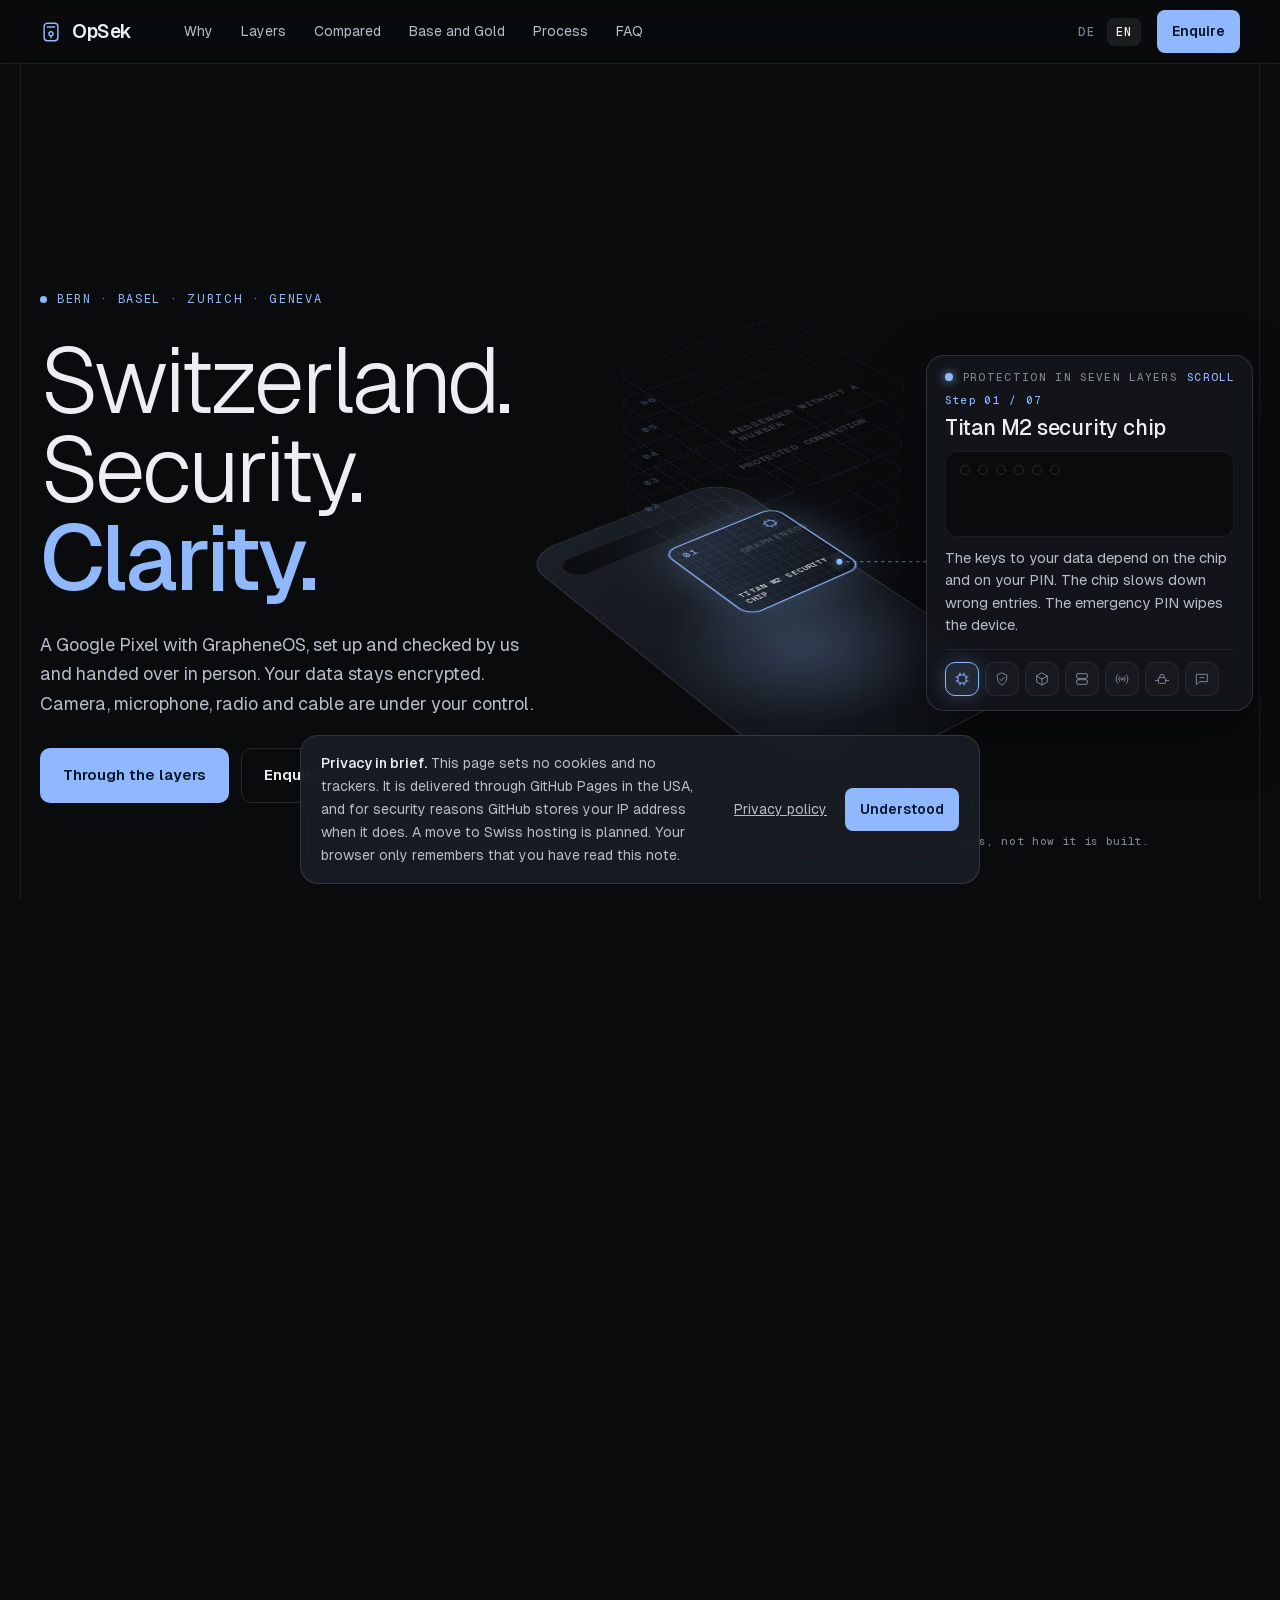
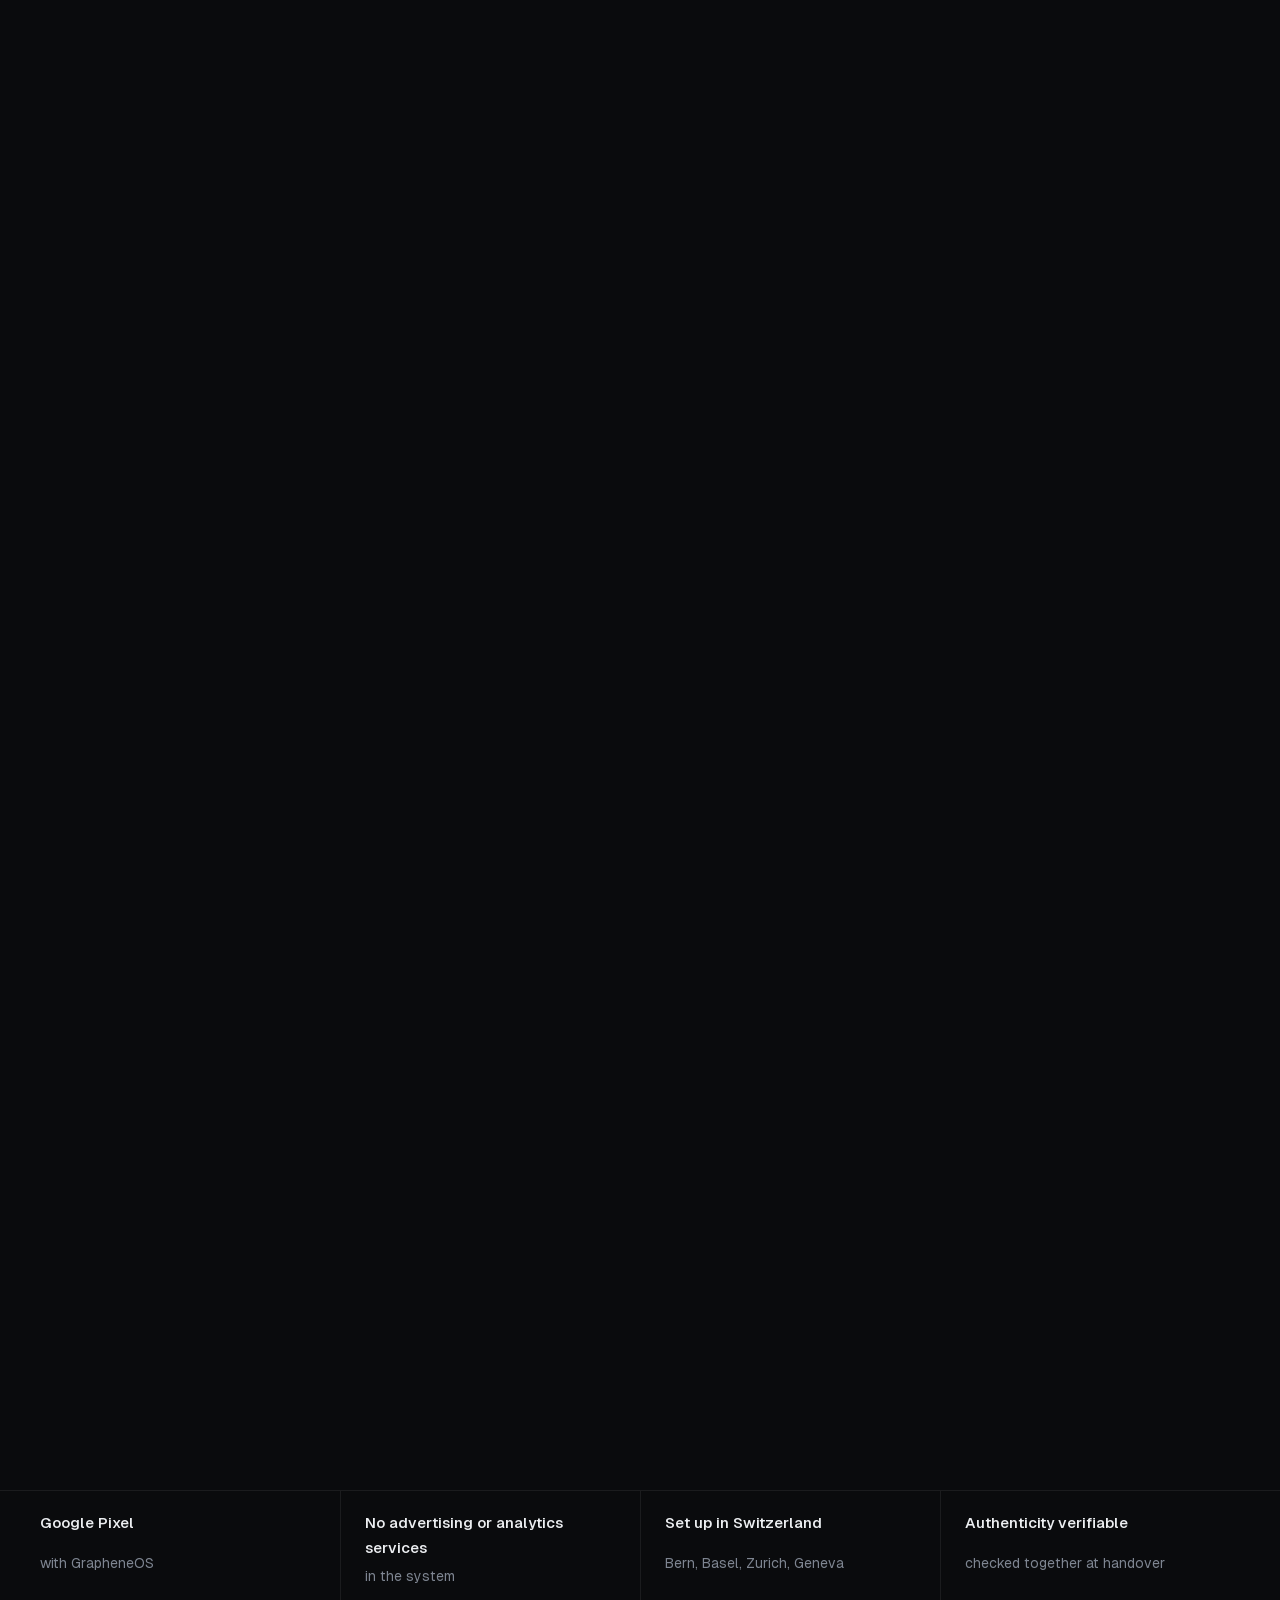
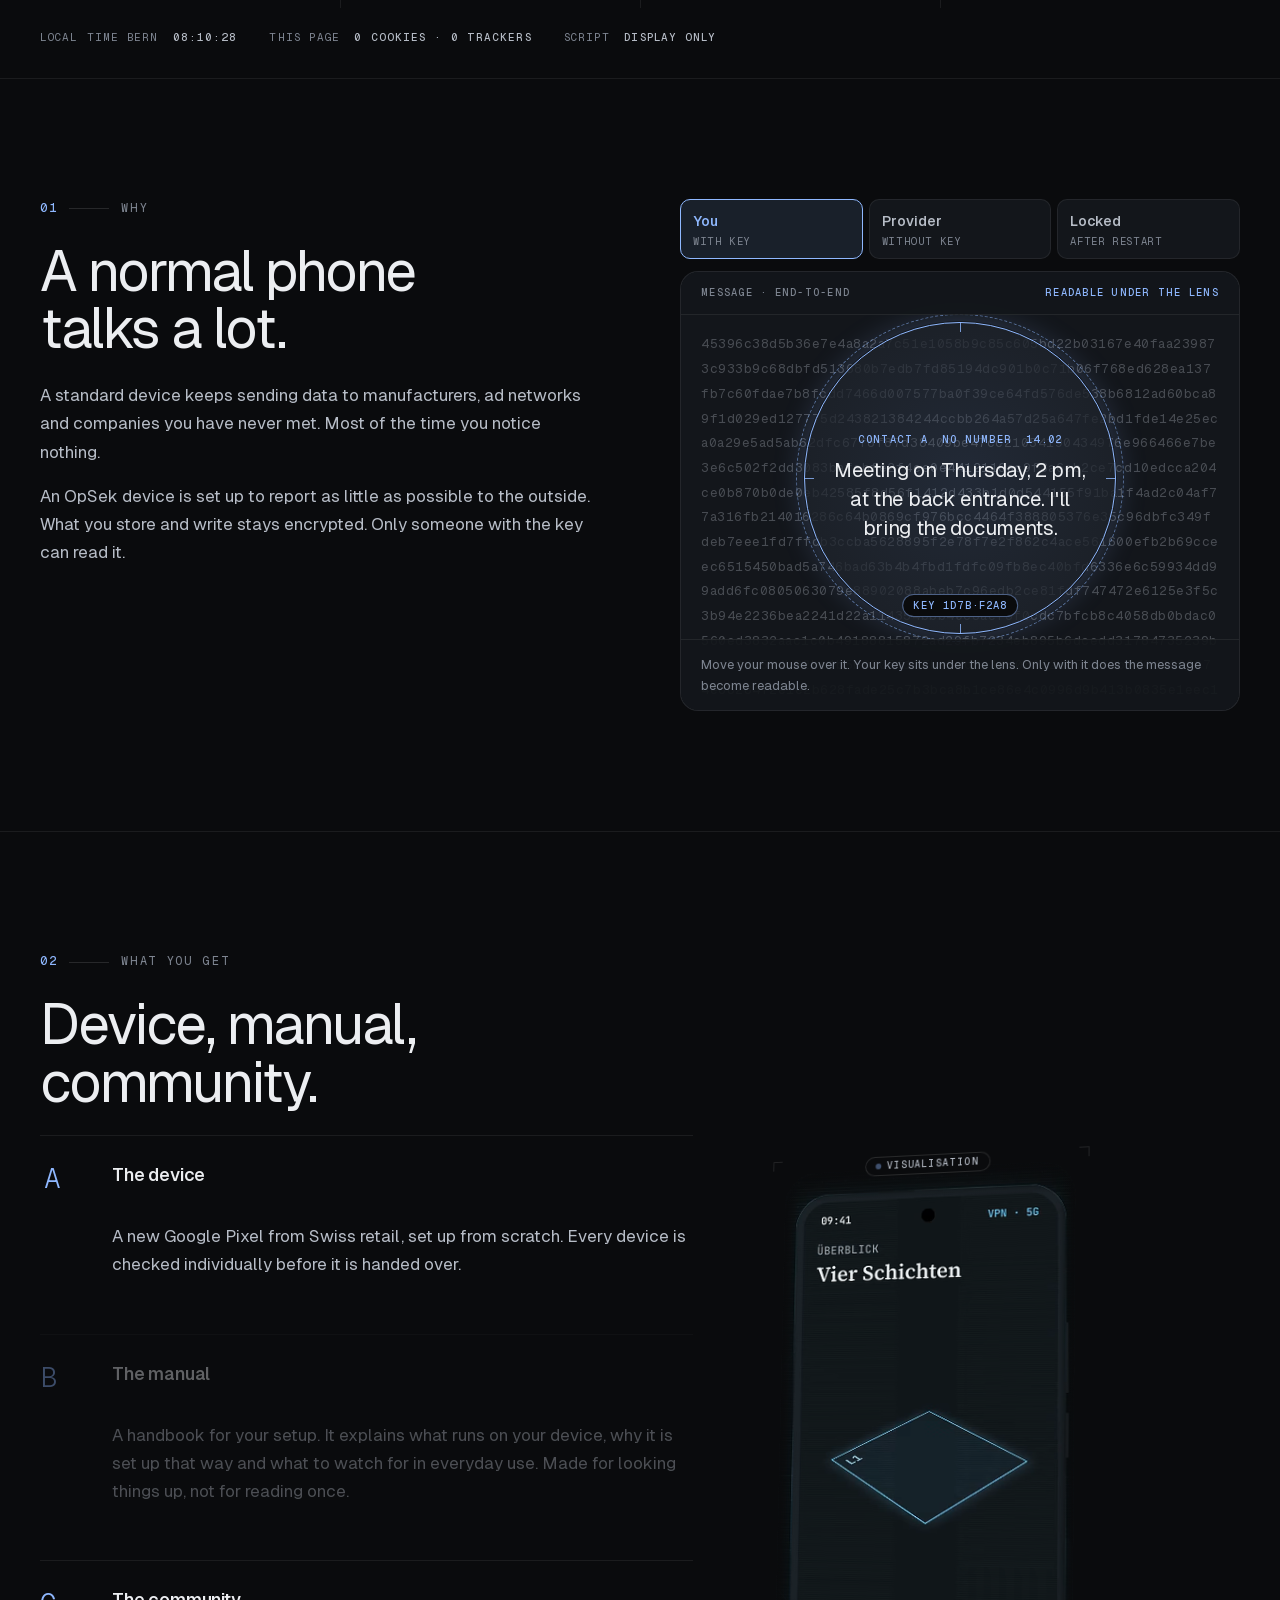
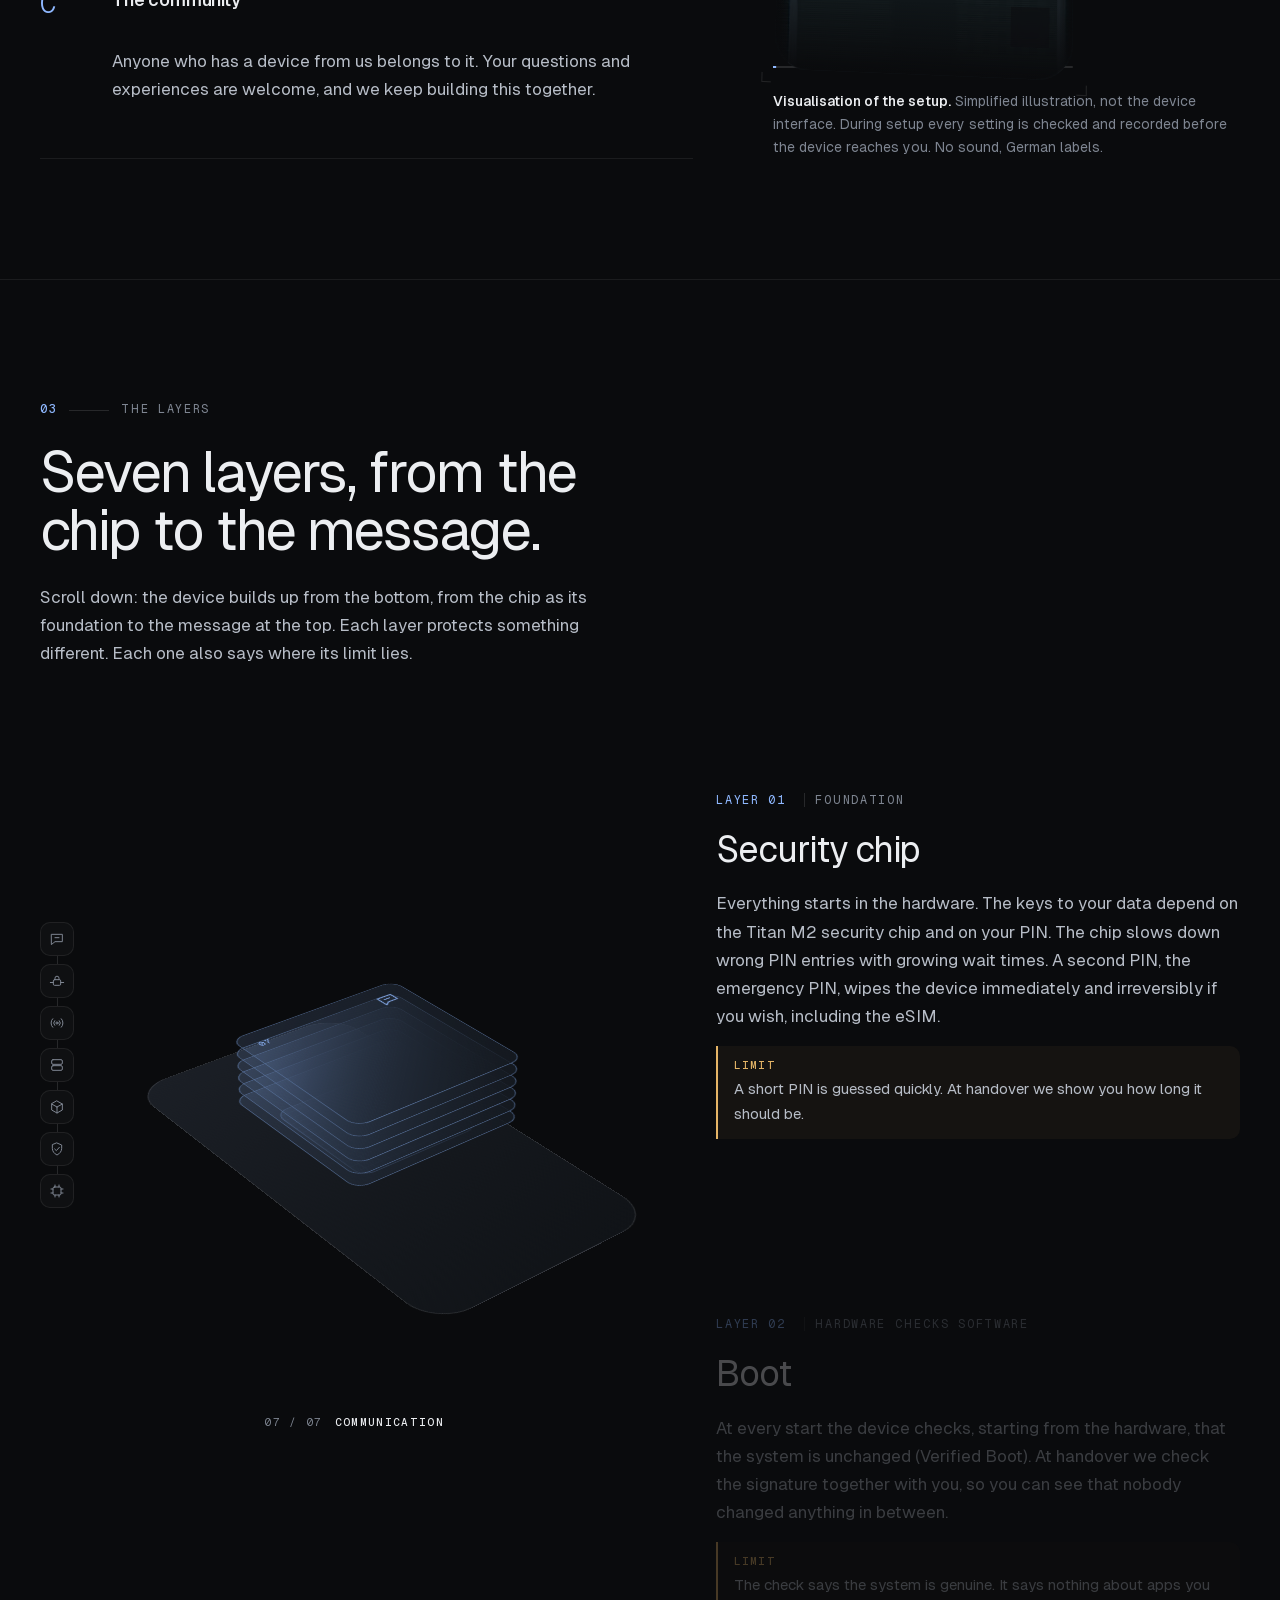
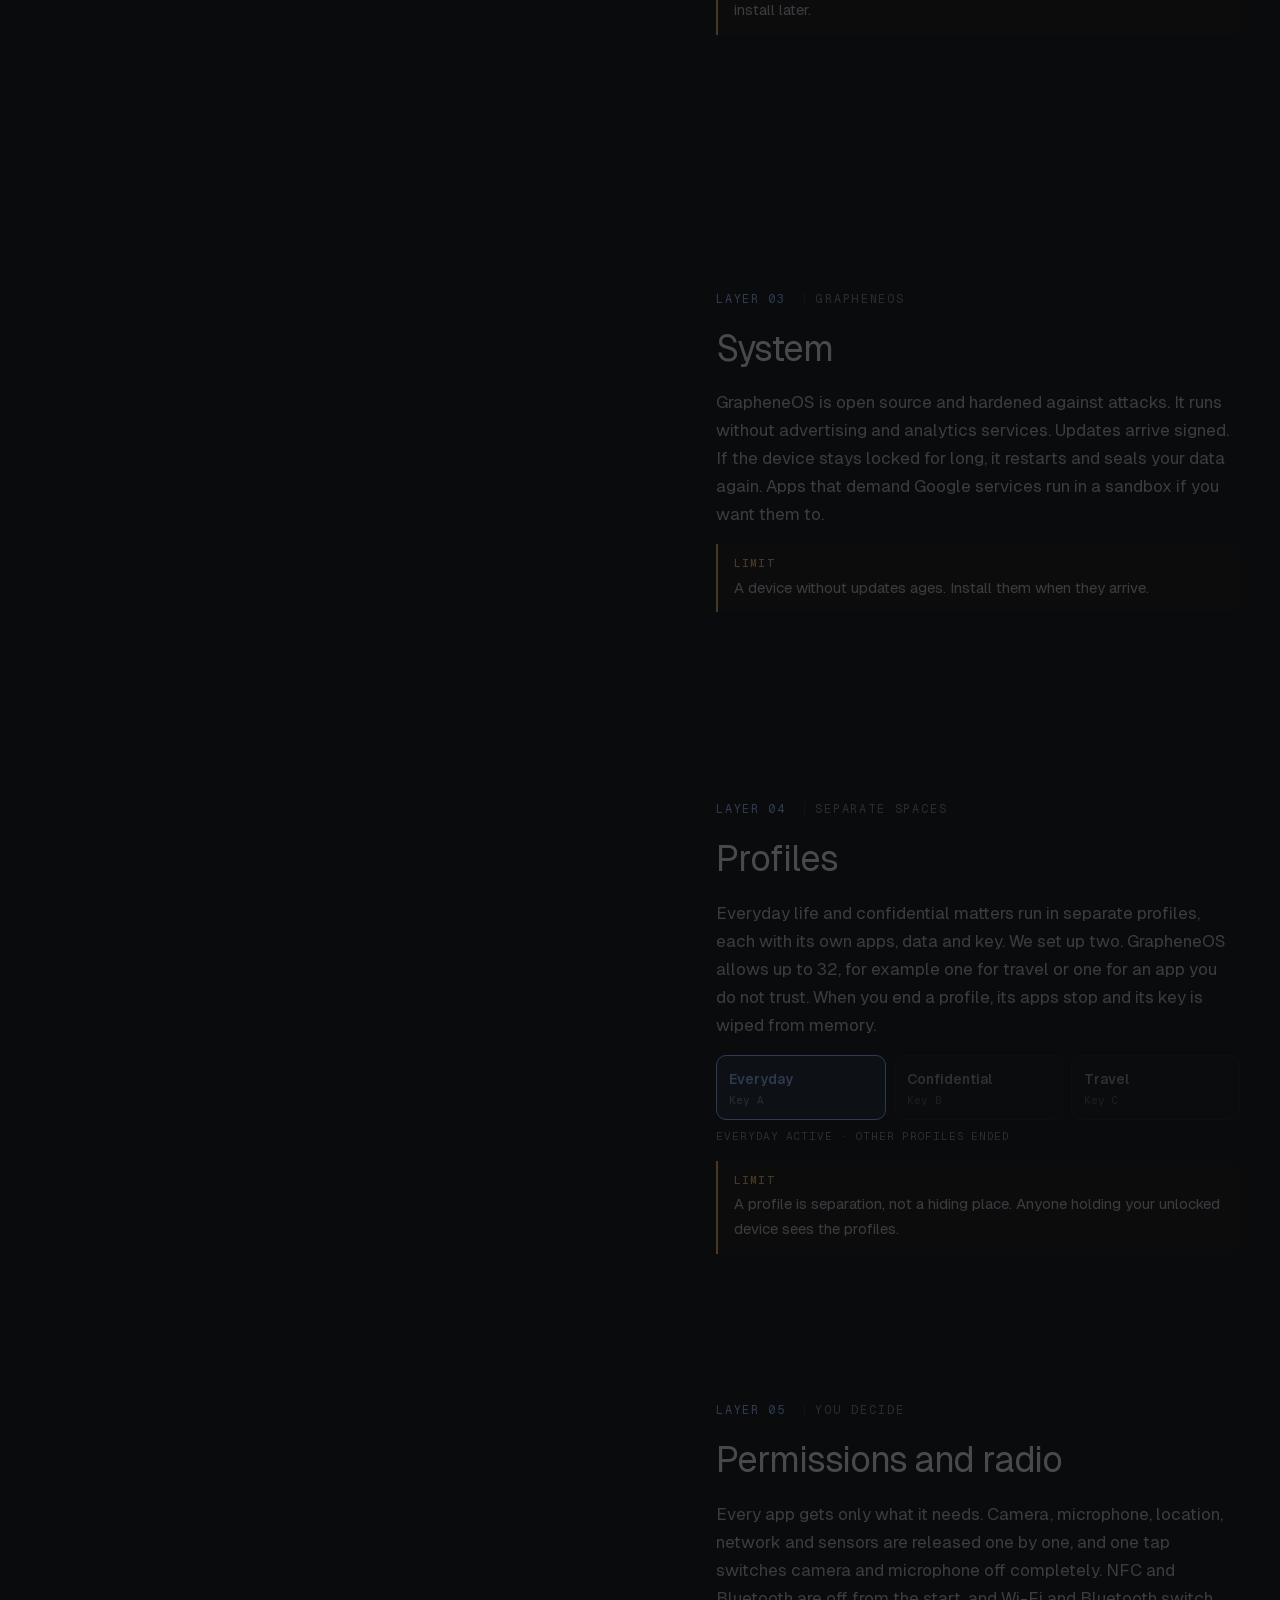
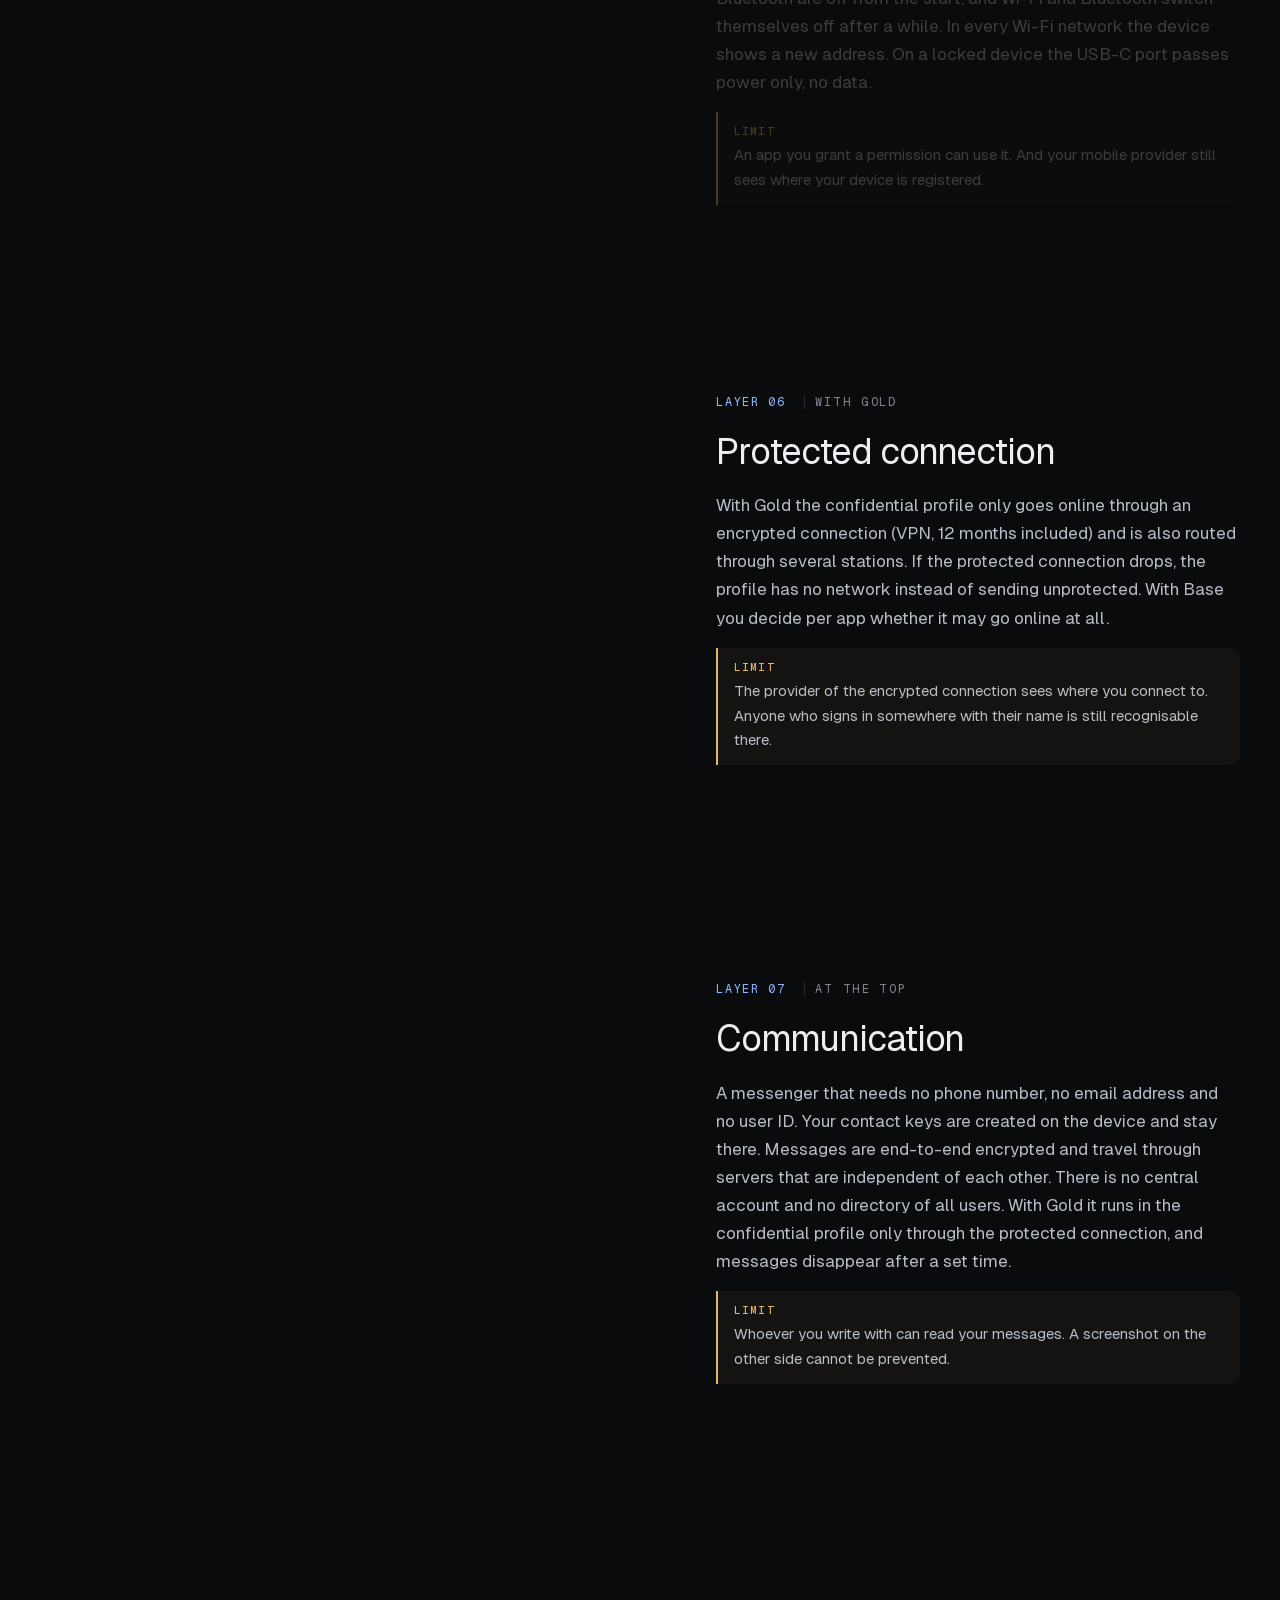
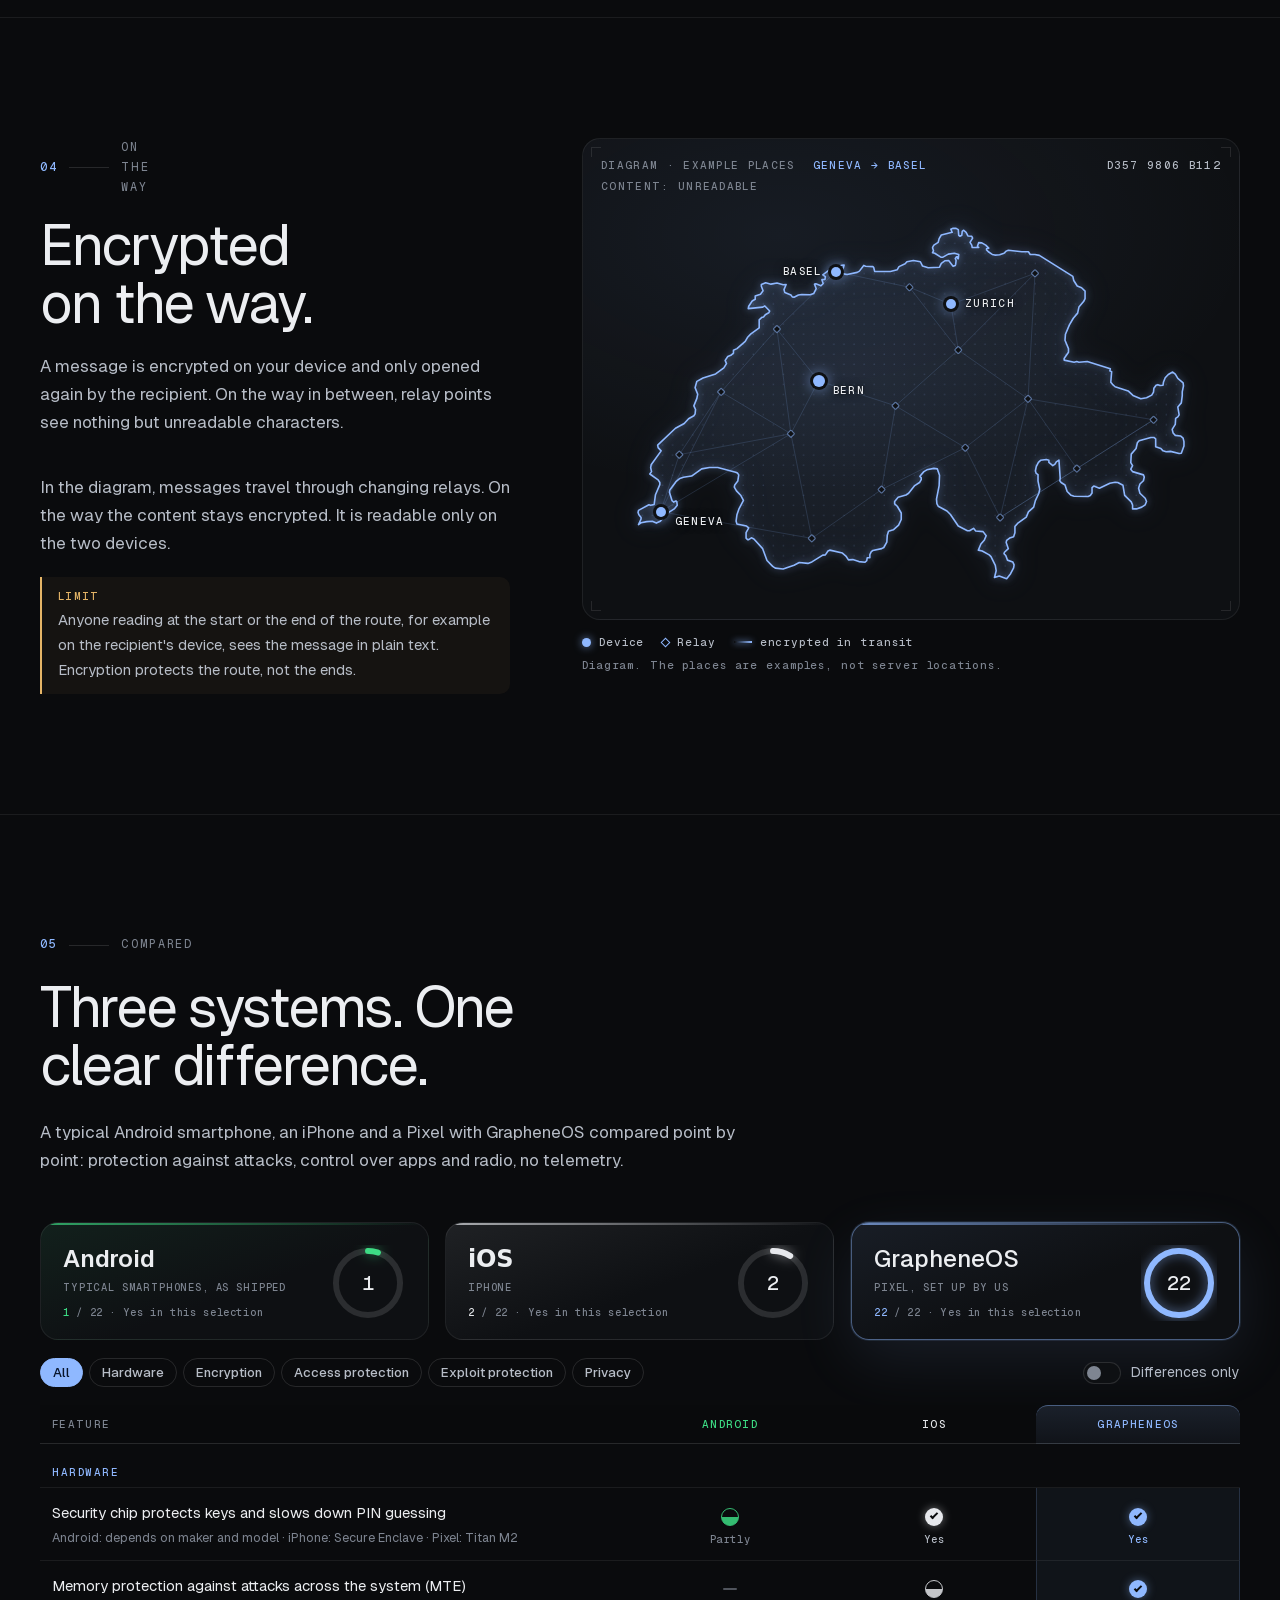
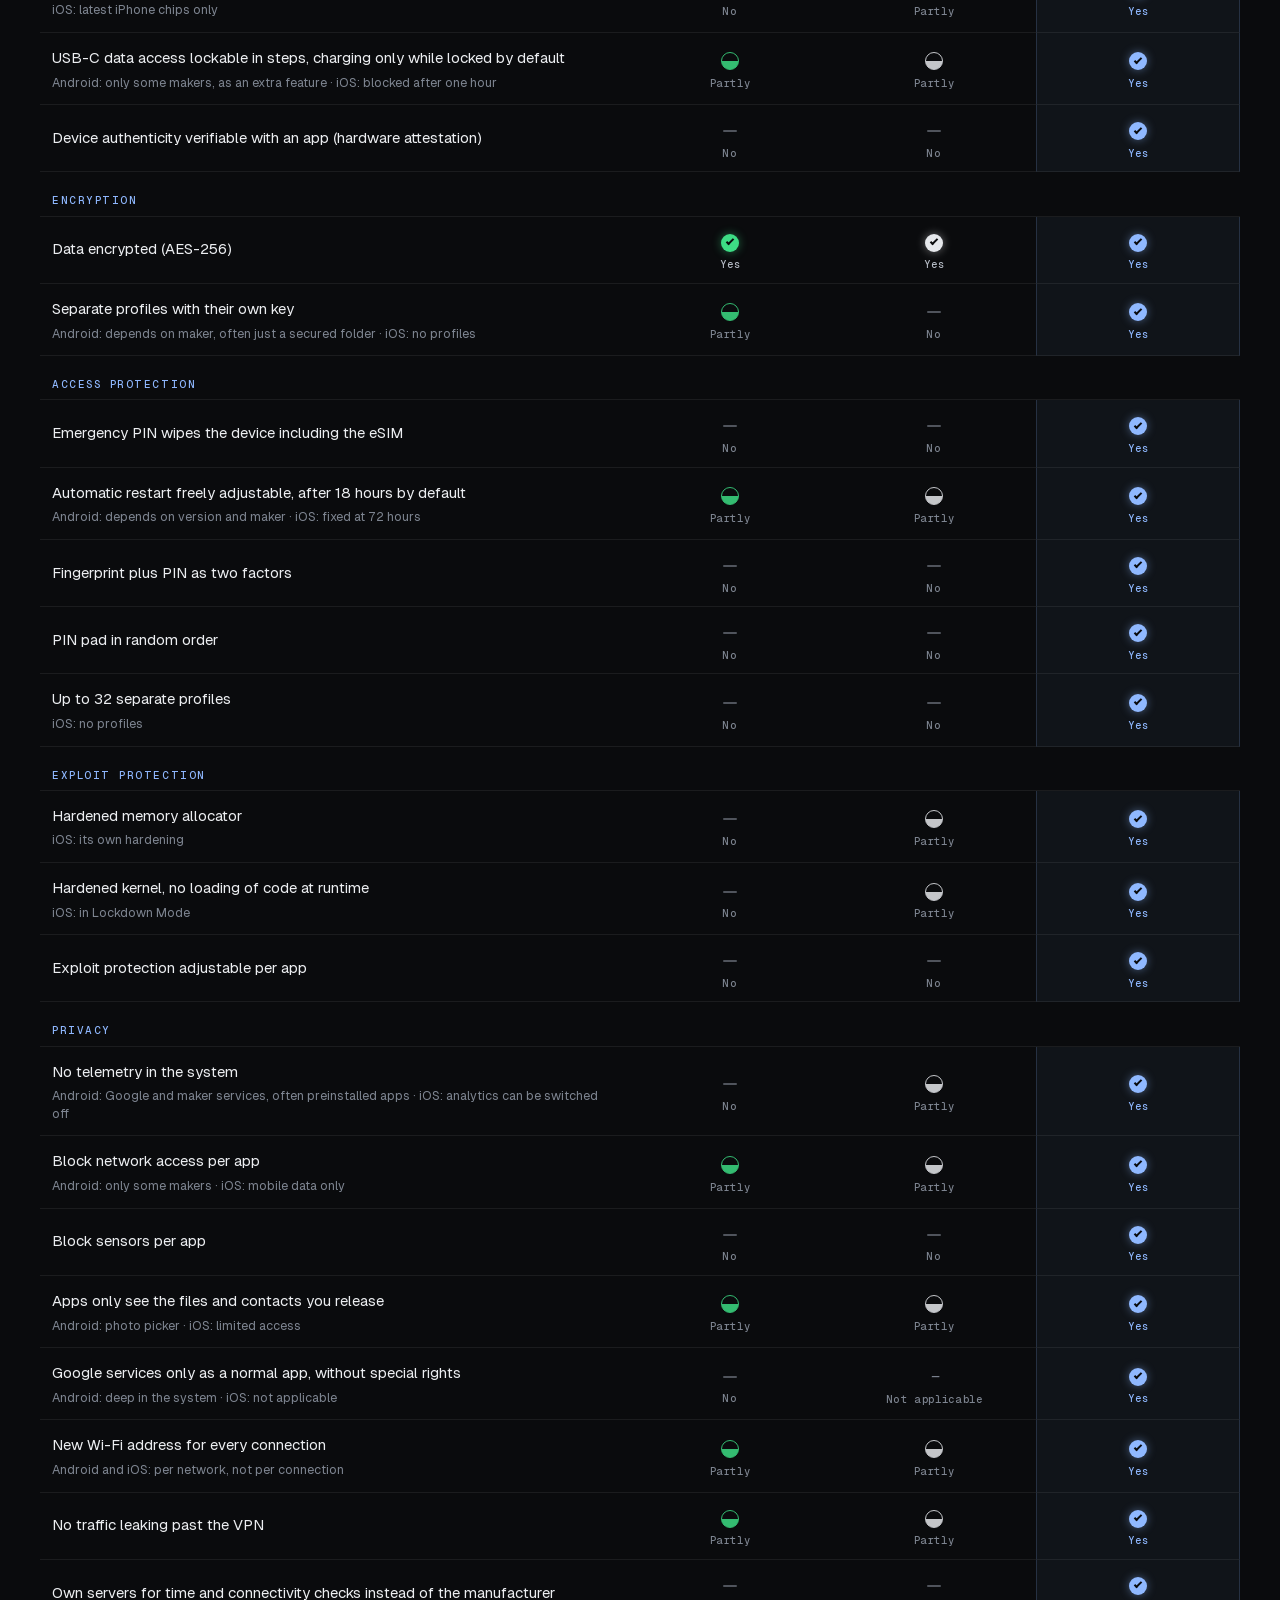
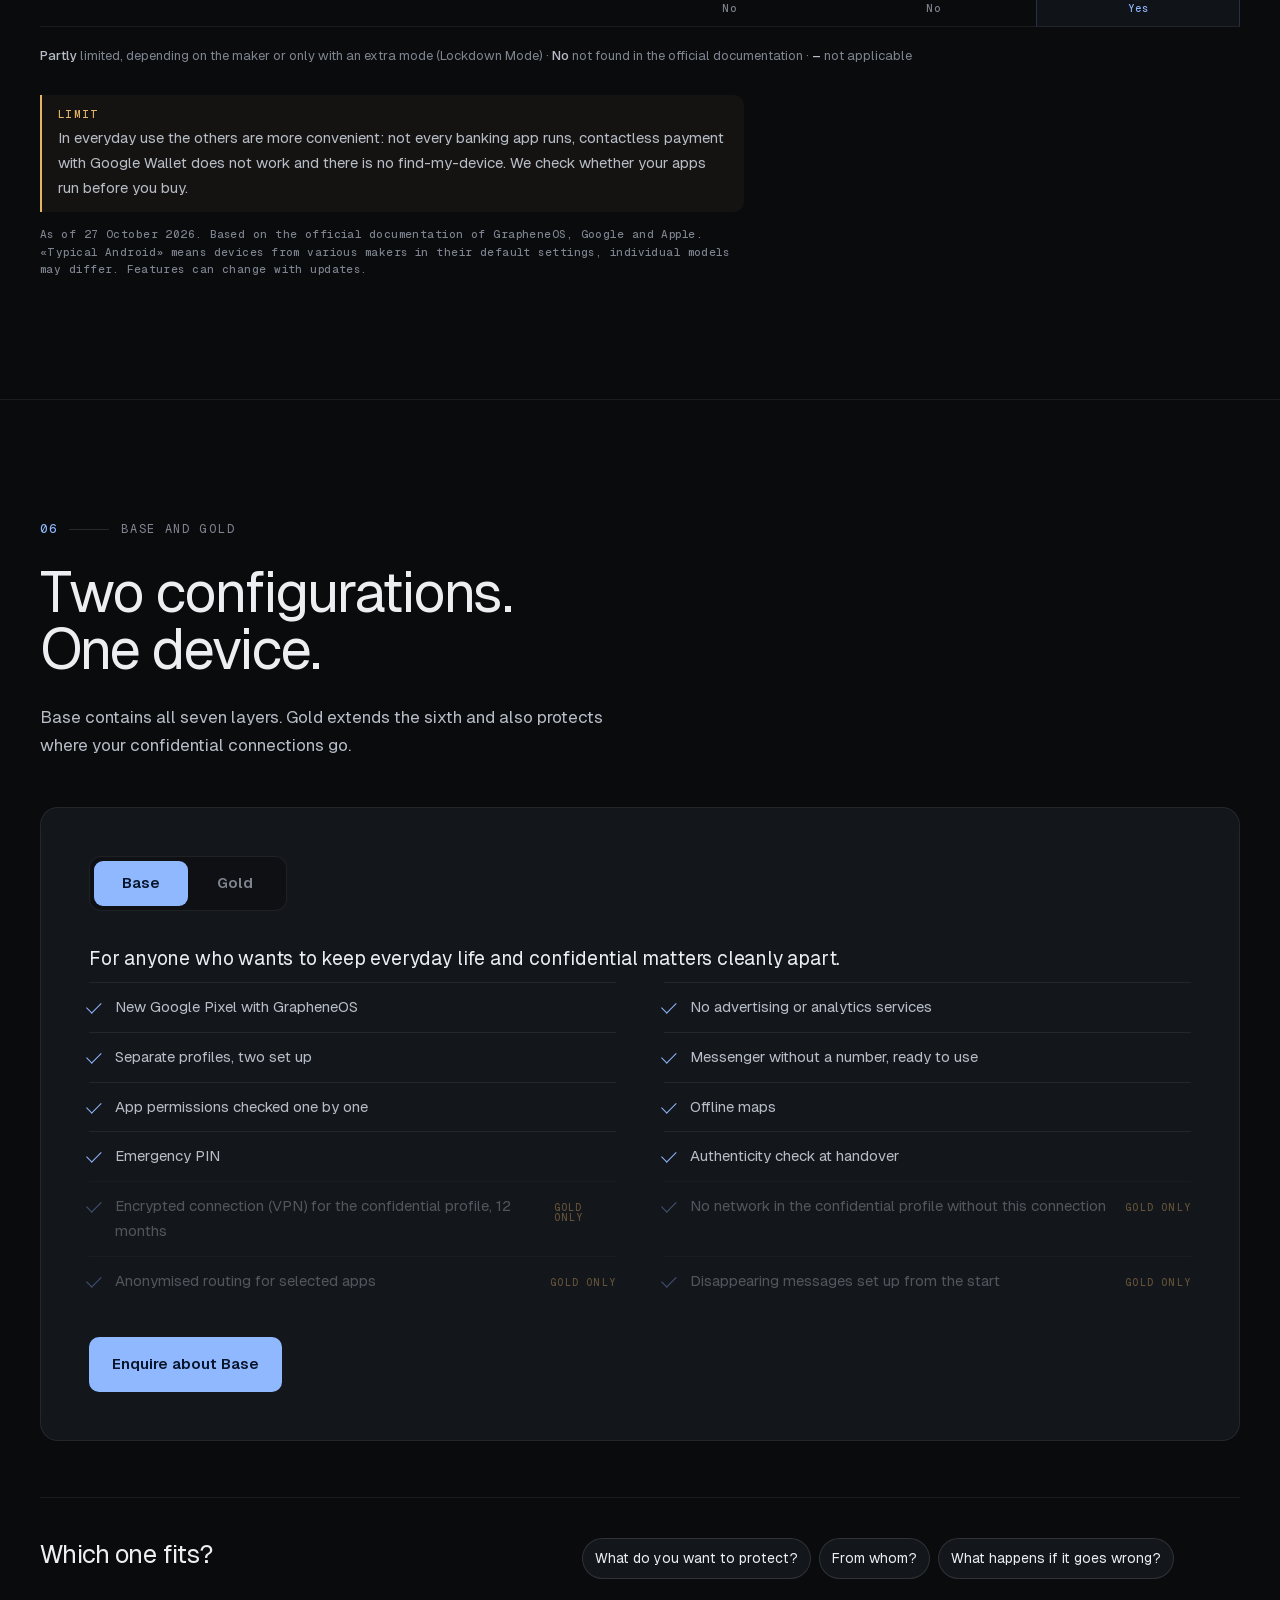
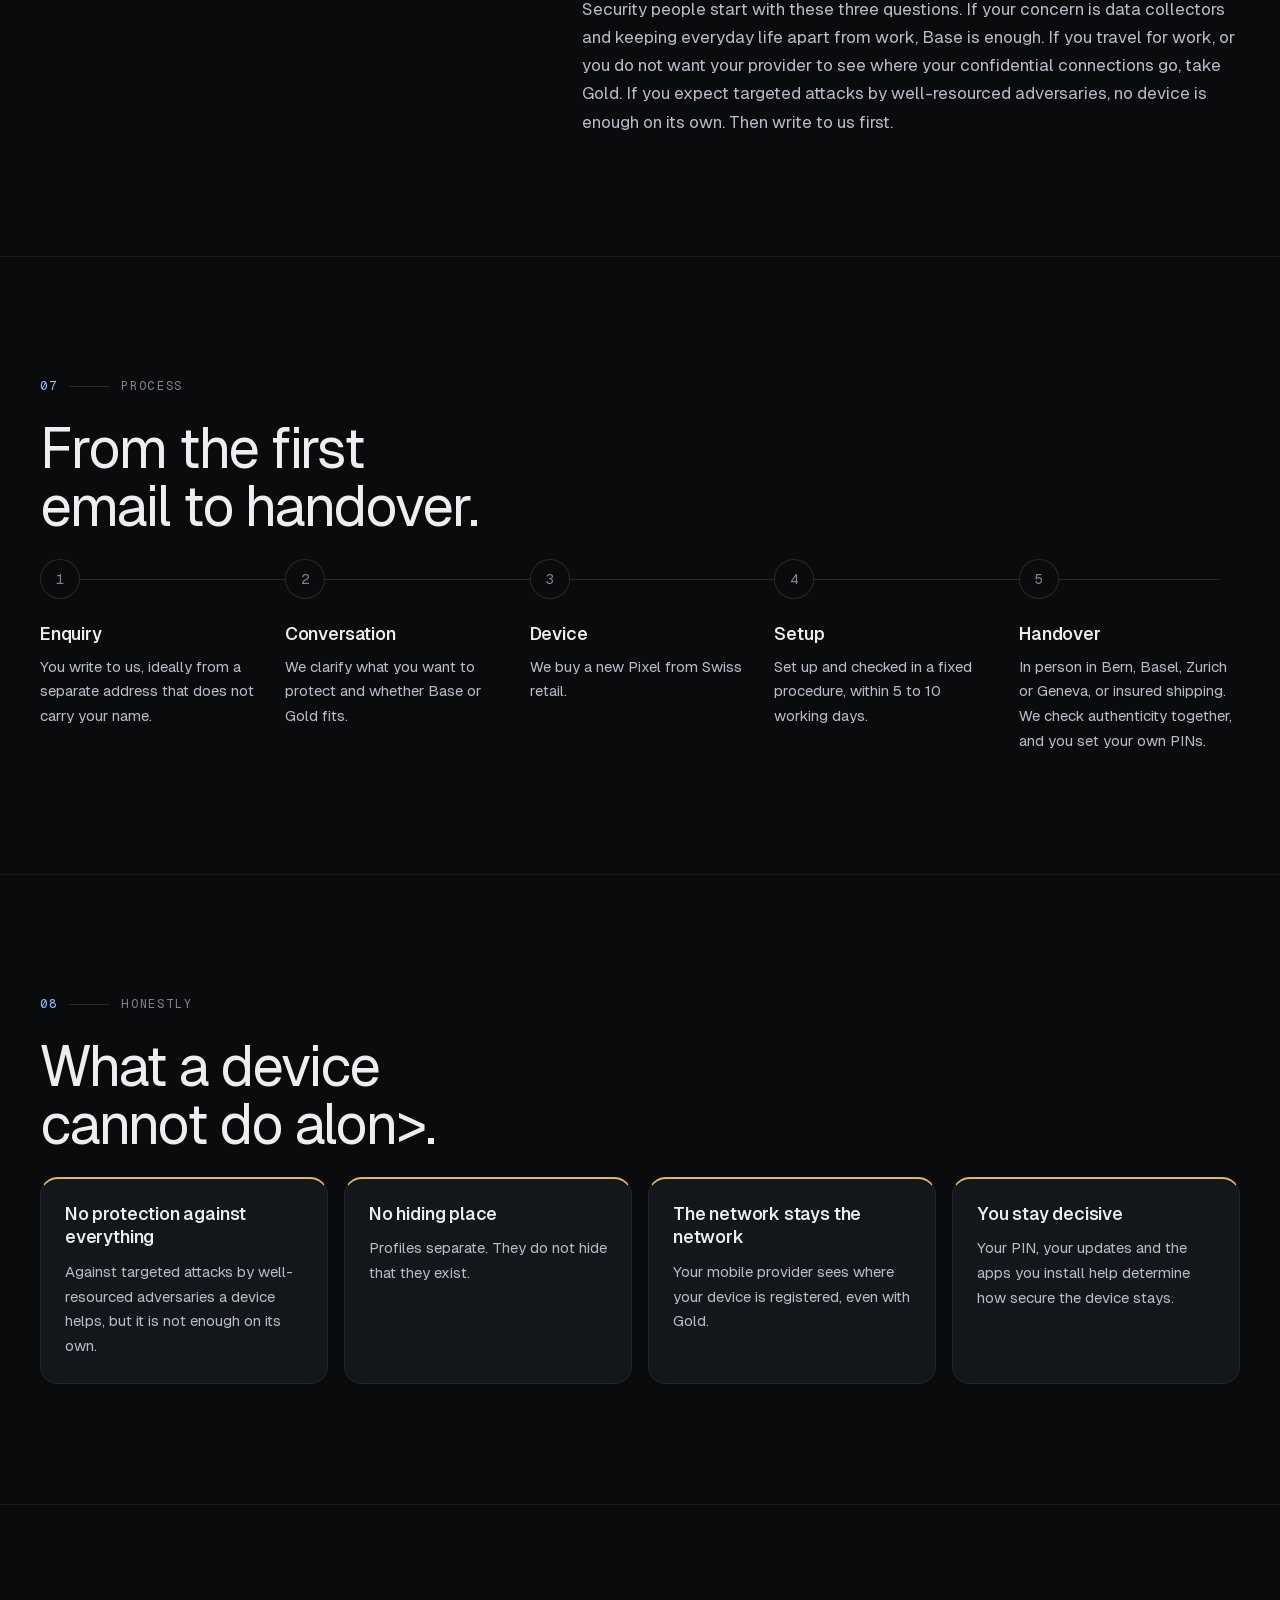
==== commit 84dca0f1: "Neue Favicons: SVG, ICO, Apple- und Android-Icons, Web-Manifest in allen Seiten" ====
--- a/en/index.html
+++ b/en/index.html
@@ -18,7 +18,10 @@
 <meta property="og:description" content="OpSek sets up Google Pixel phones with GrapheneOS: hardened system, separate profiles, checked and handed over in person. From Switzerland.">
 <meta property="og:url" content="https://opsek.ch/en/">
 <meta property="og:locale" content="en_GB">
-<link rel="icon" href="../img/favicon.svg" type="image/svg+xml">
+<link rel="icon" href="/favicon.ico?v=2" sizes="32x32">
+<link rel="icon" href="/favicon.svg?v=2" type="image/svg+xml">
+<link rel="apple-touch-icon" href="/apple-touch-icon.png?v=2">
+<link rel="manifest" href="/site.webmanifest?v=2">
 <link rel="preload" href="../fonts/Geist-Variable.woff2" as="font" type="font/woff2" crossorigin>
 <link rel="preload" href="../img/hero-center-800.webp" as="image" type="image/webp" media="(max-width: 900px)">
 <link rel="stylesheet" href="../css/opsek.css">
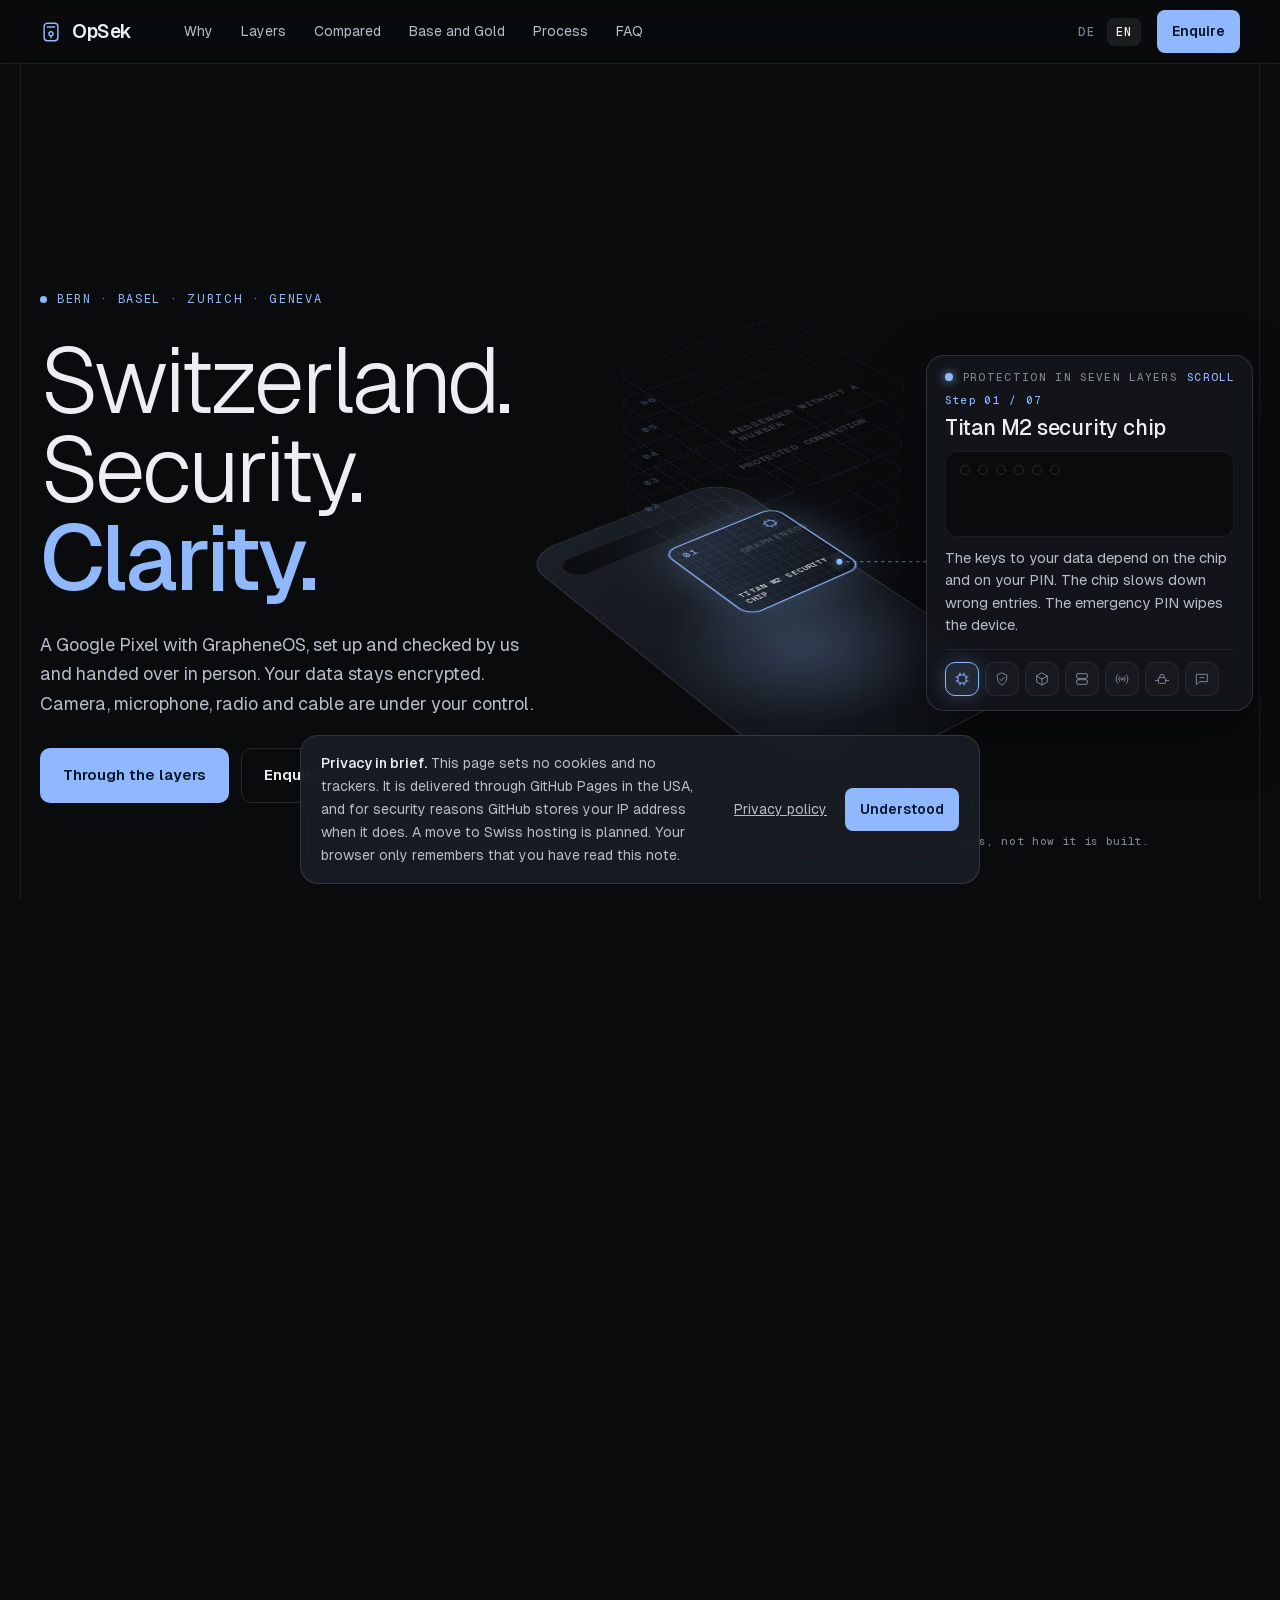
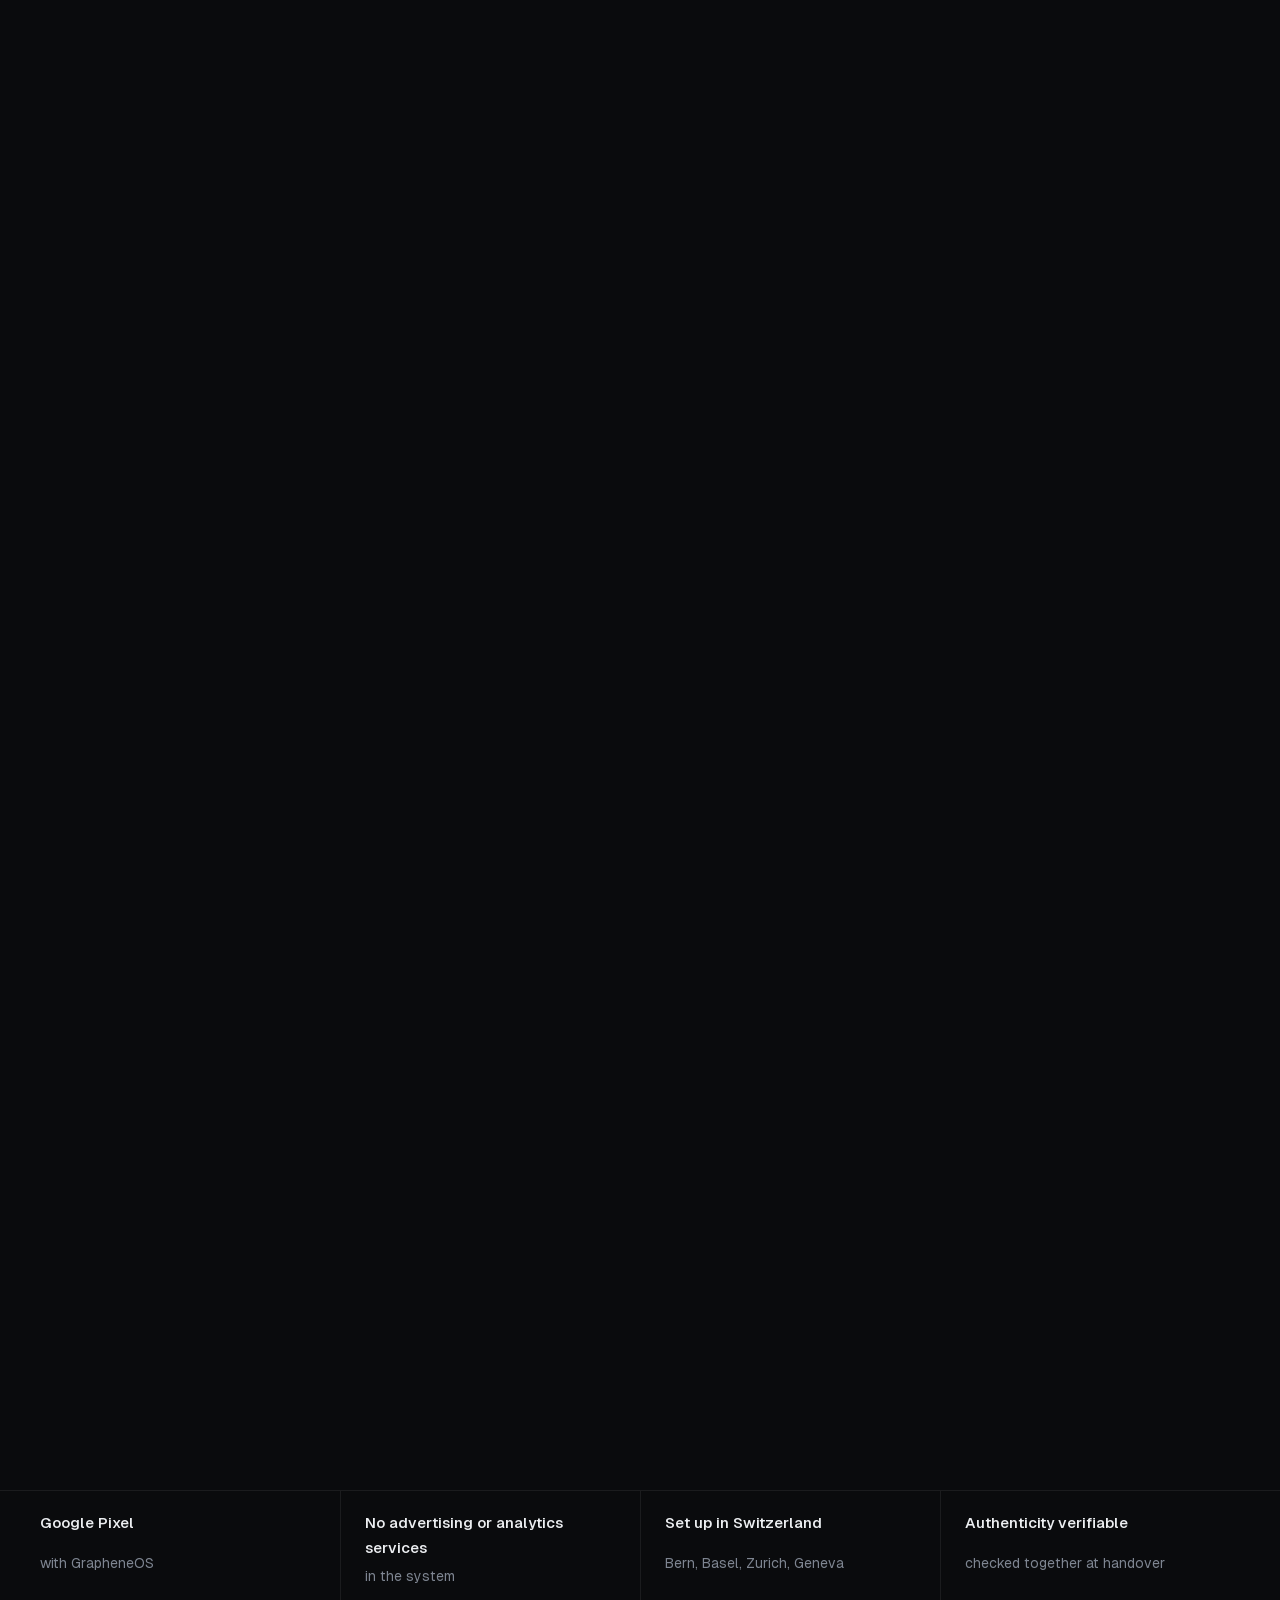
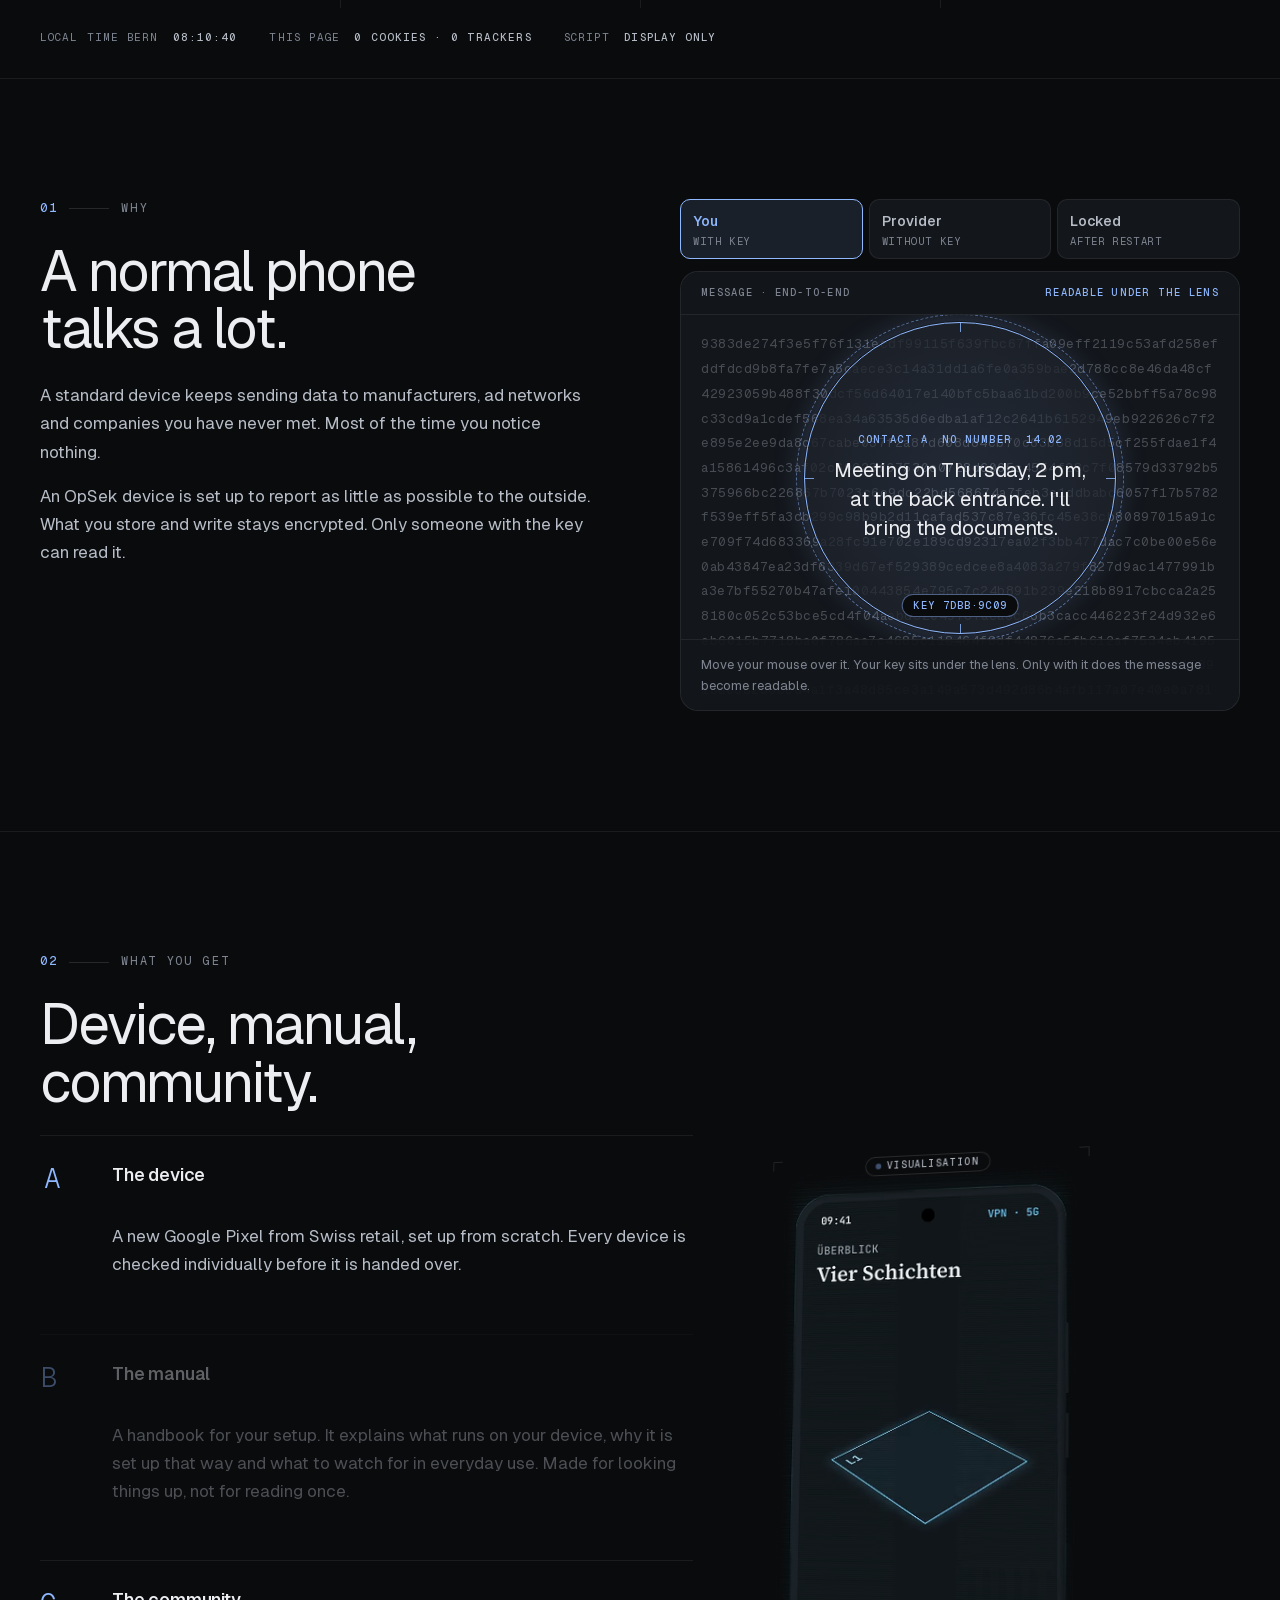
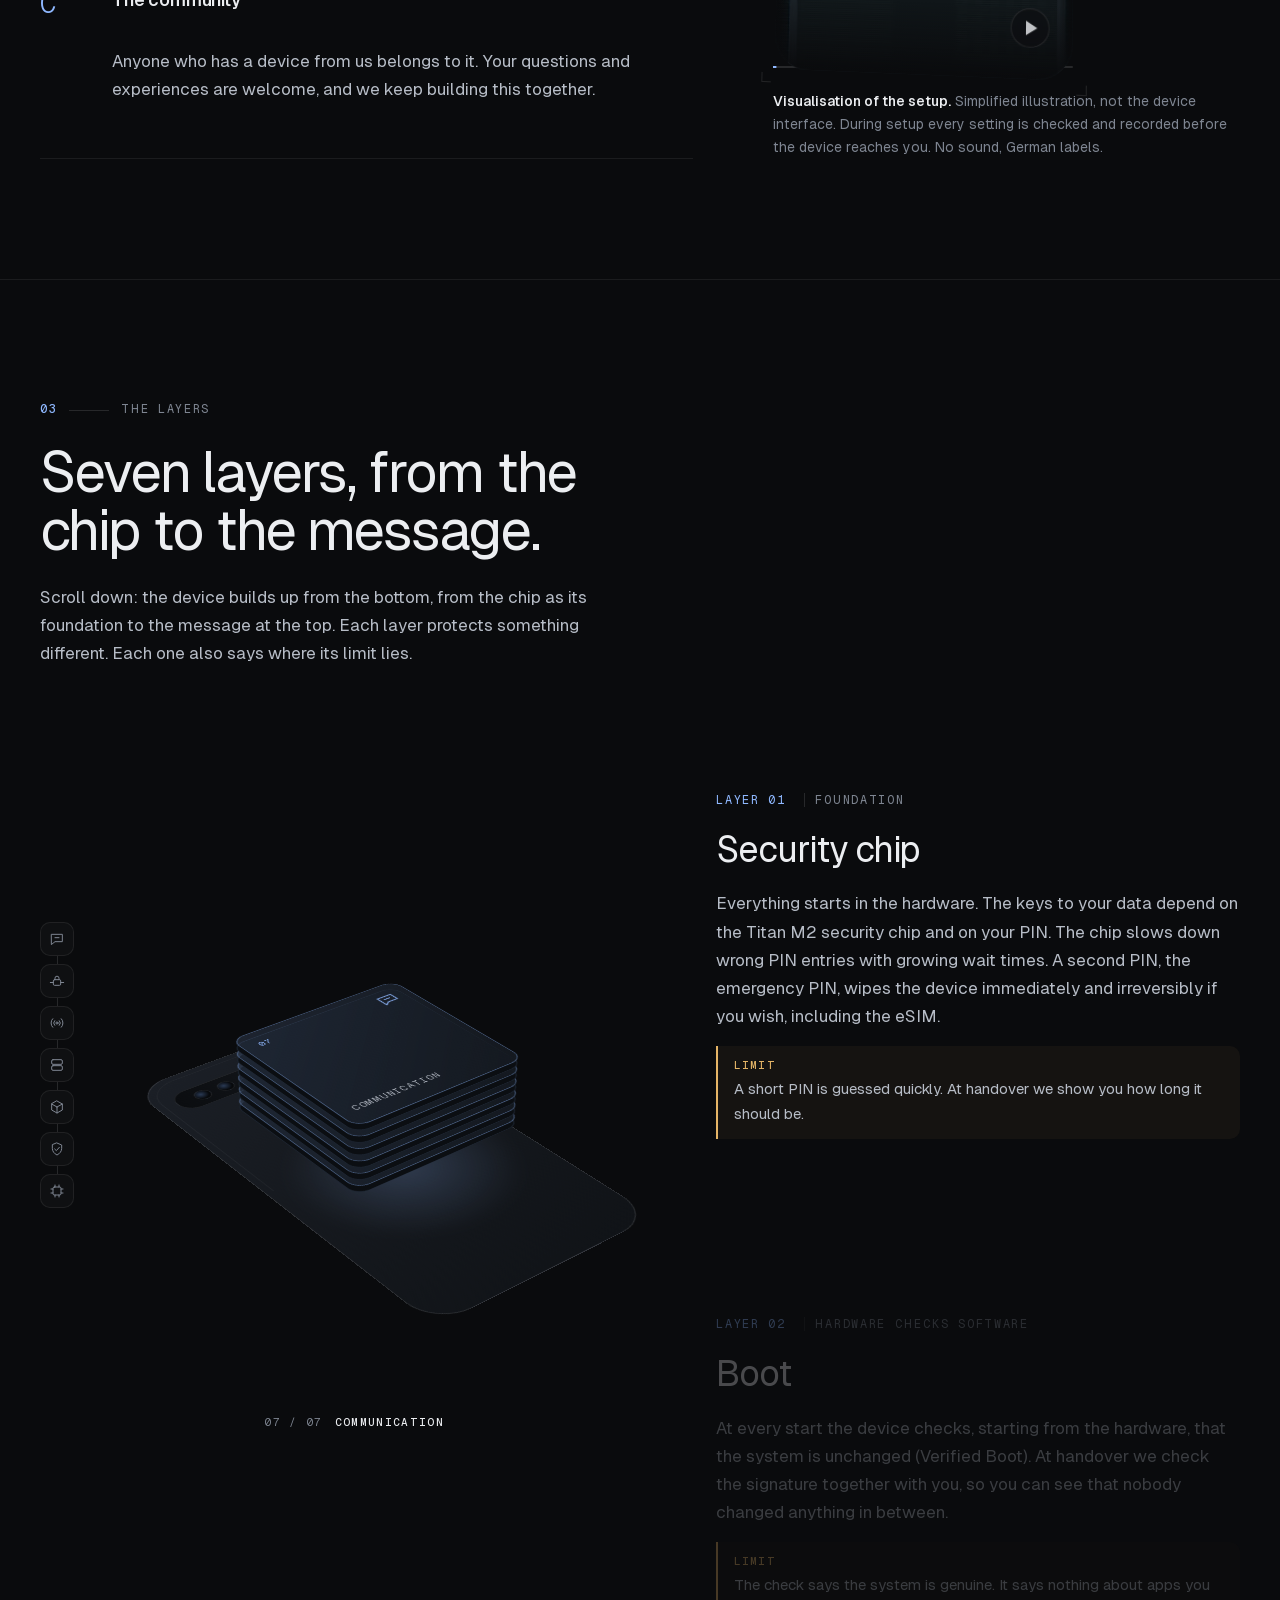
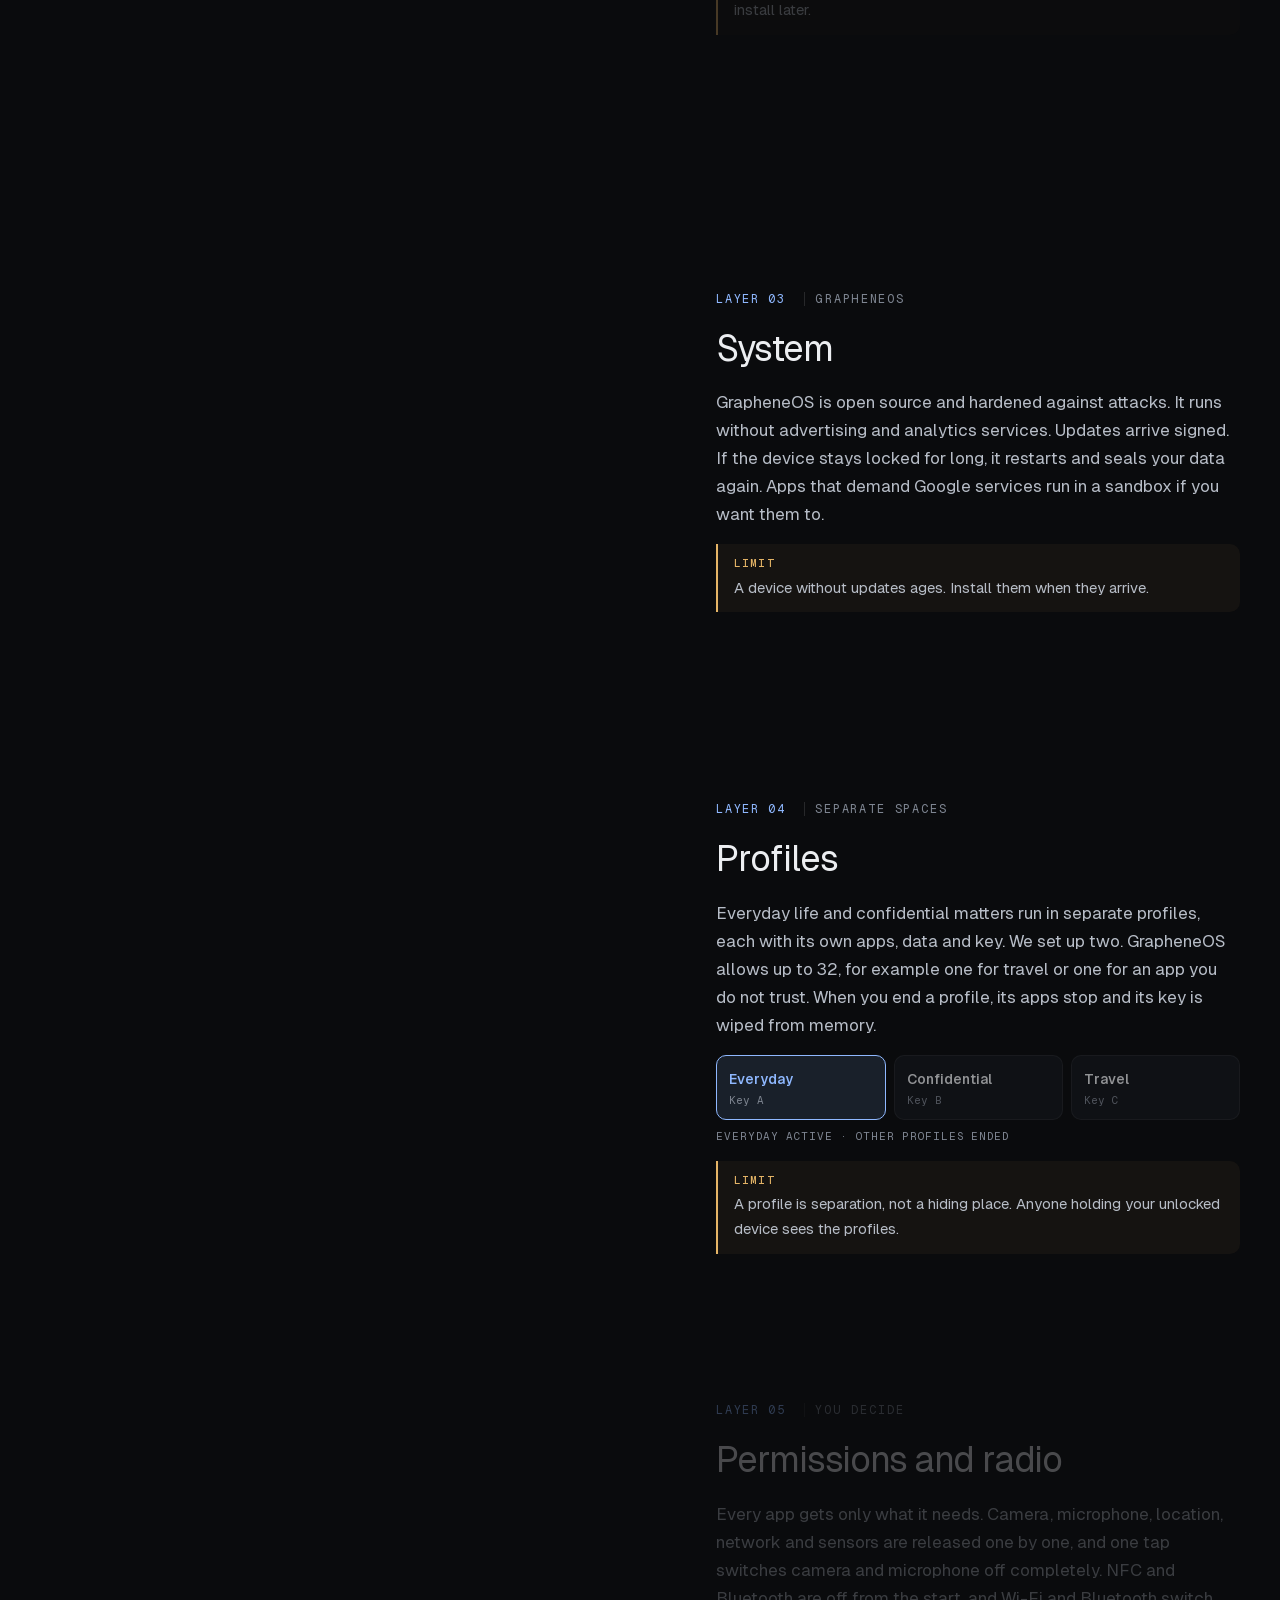
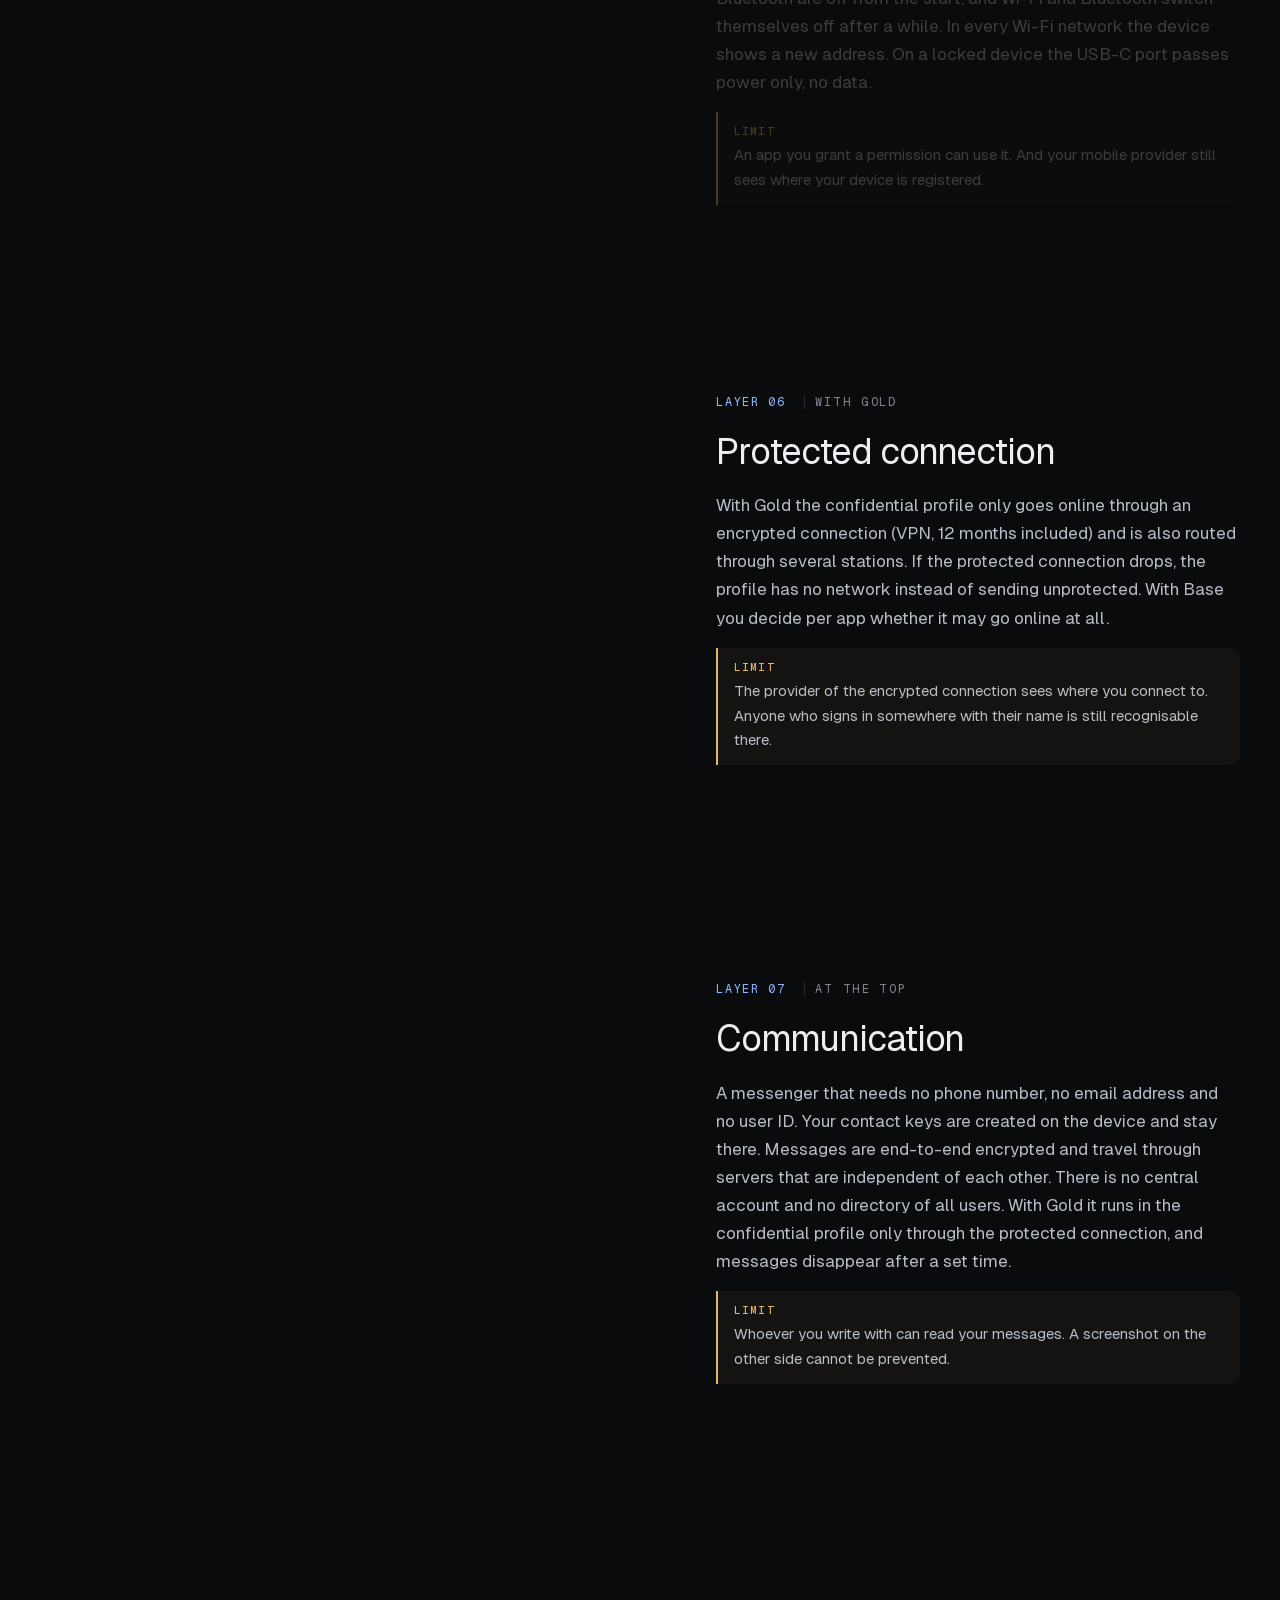
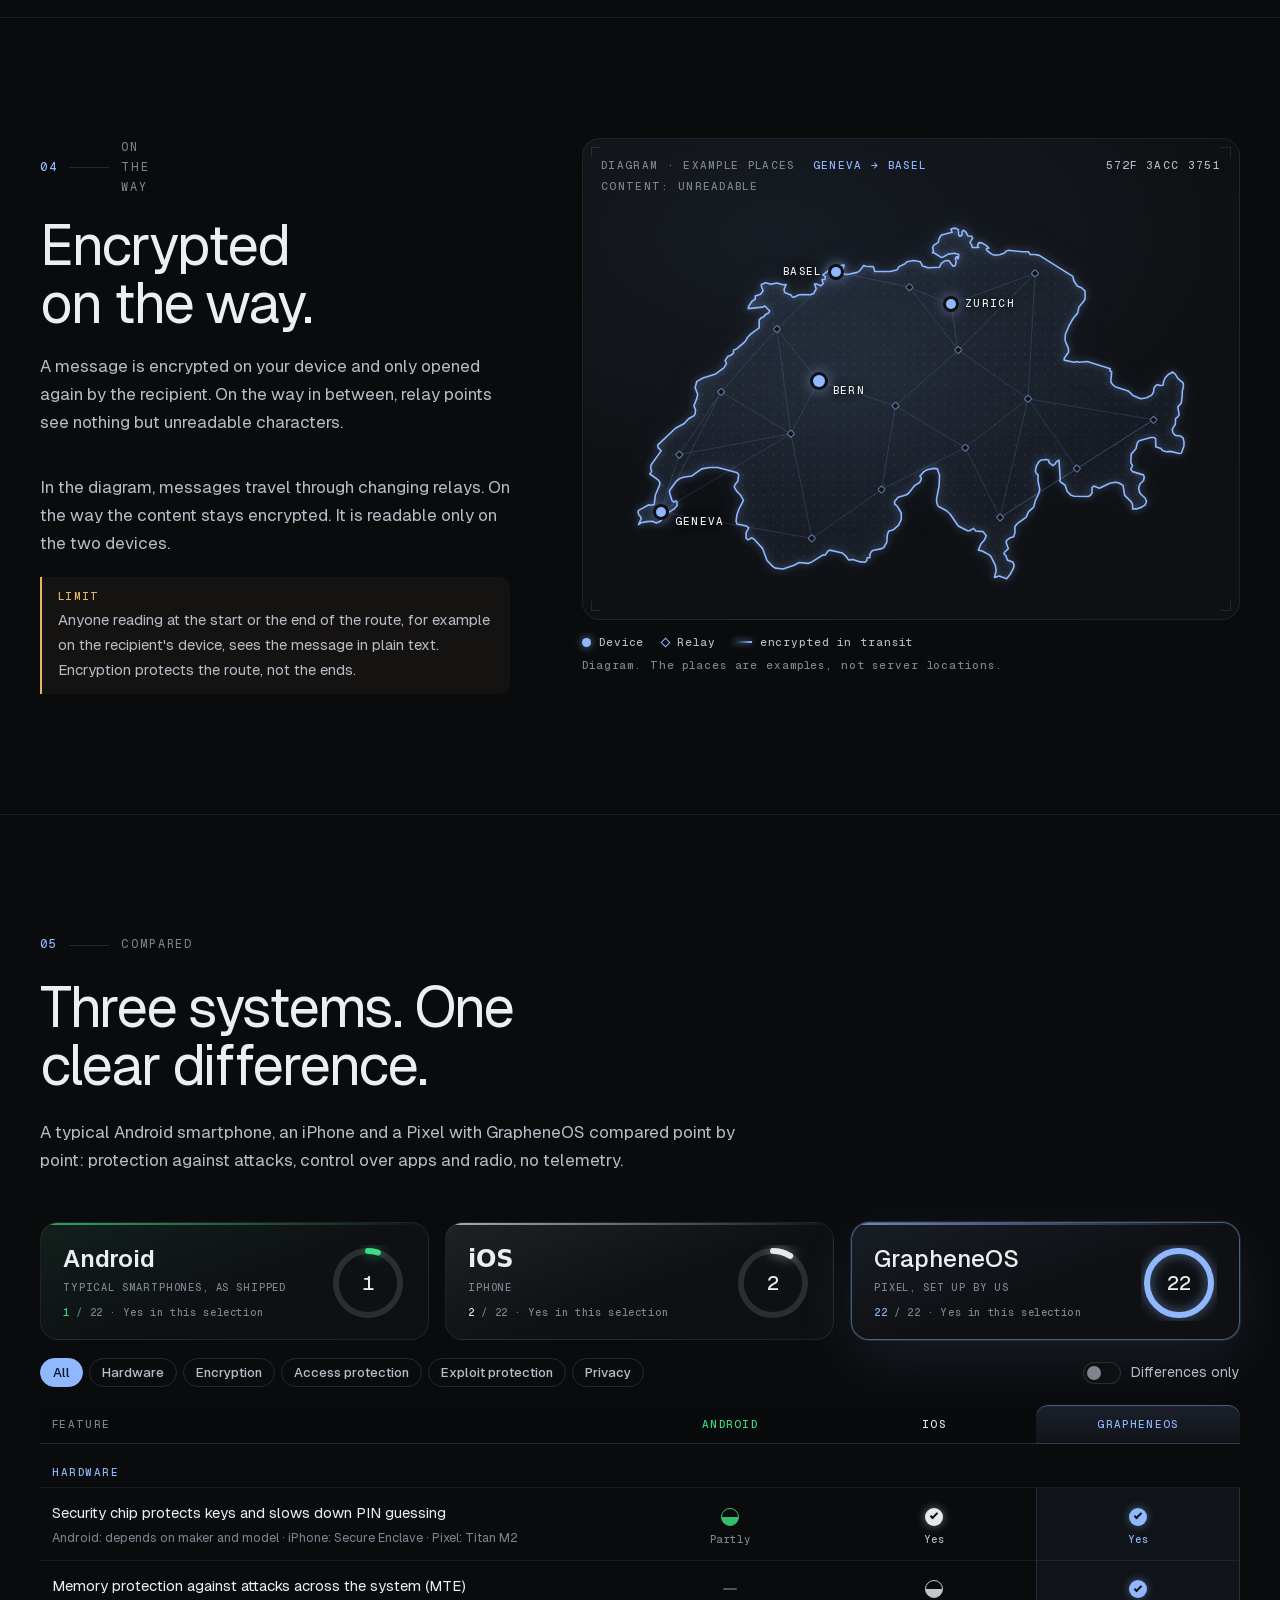
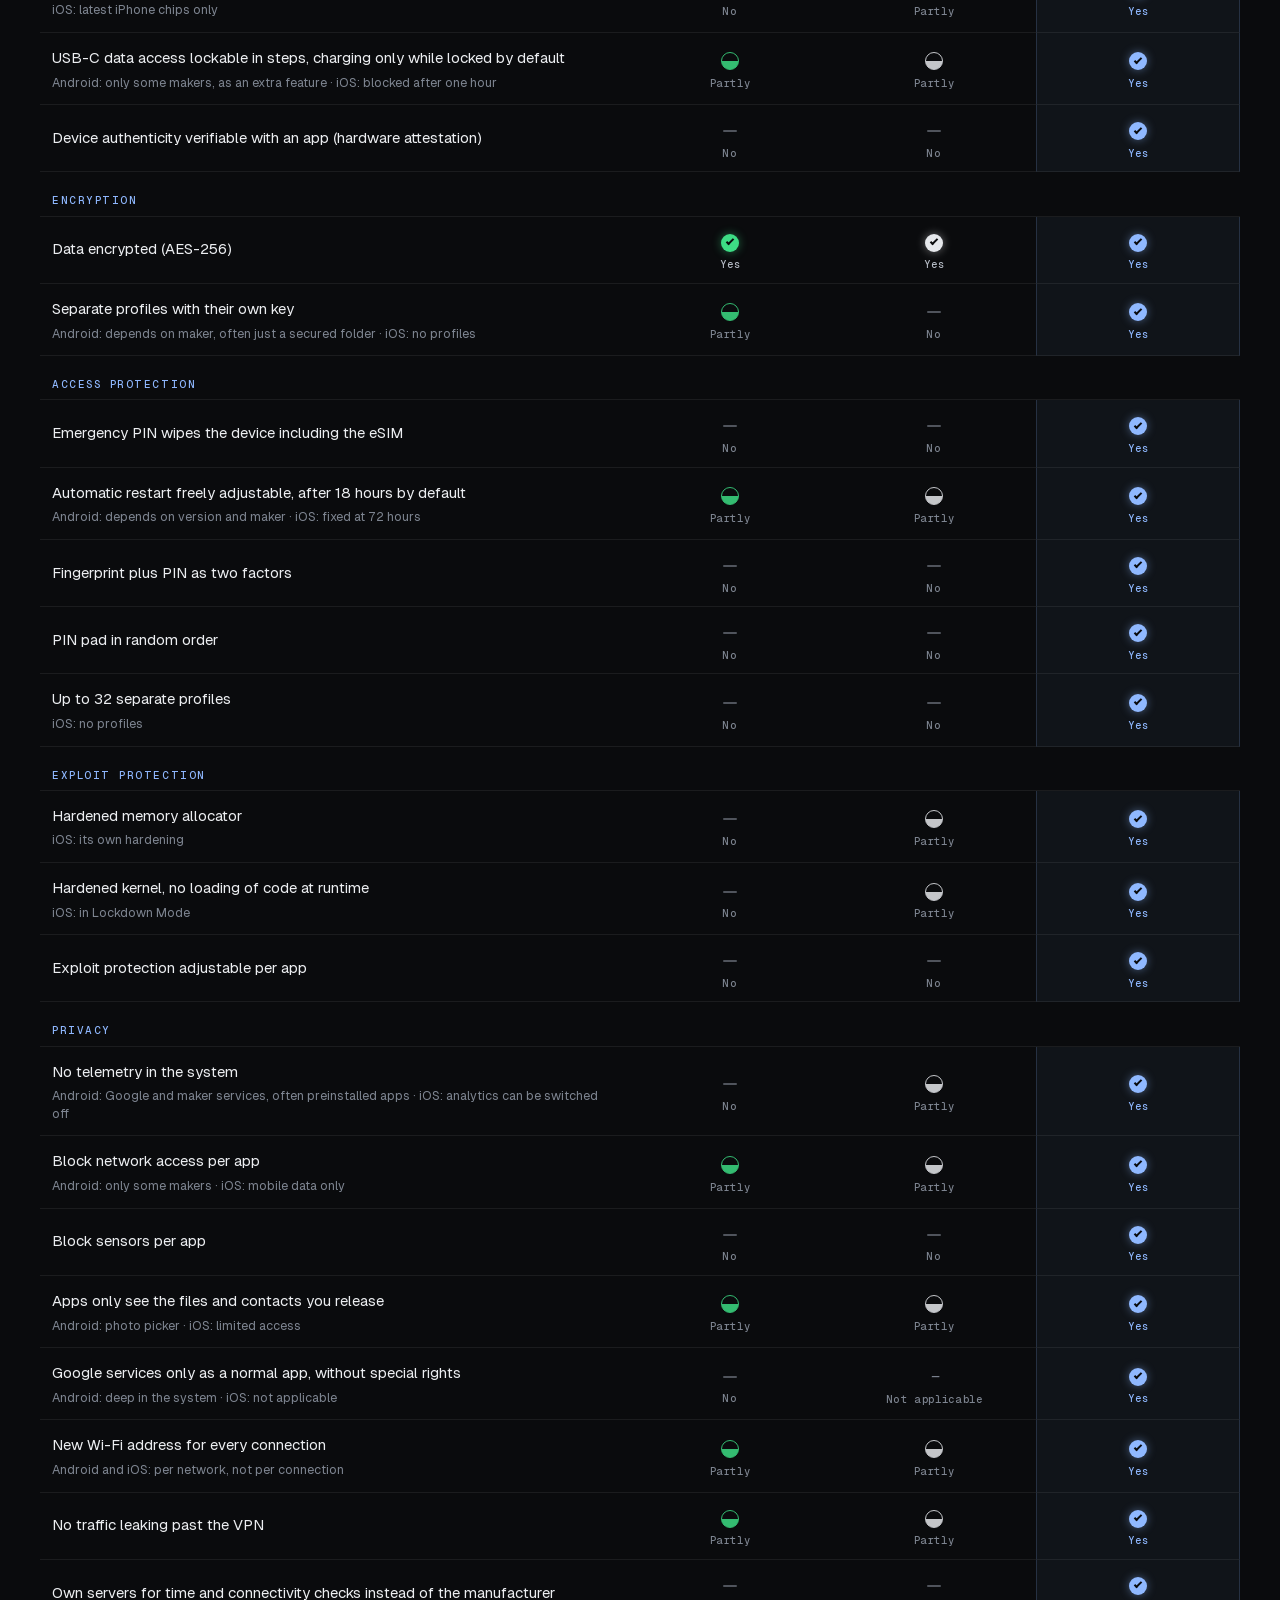
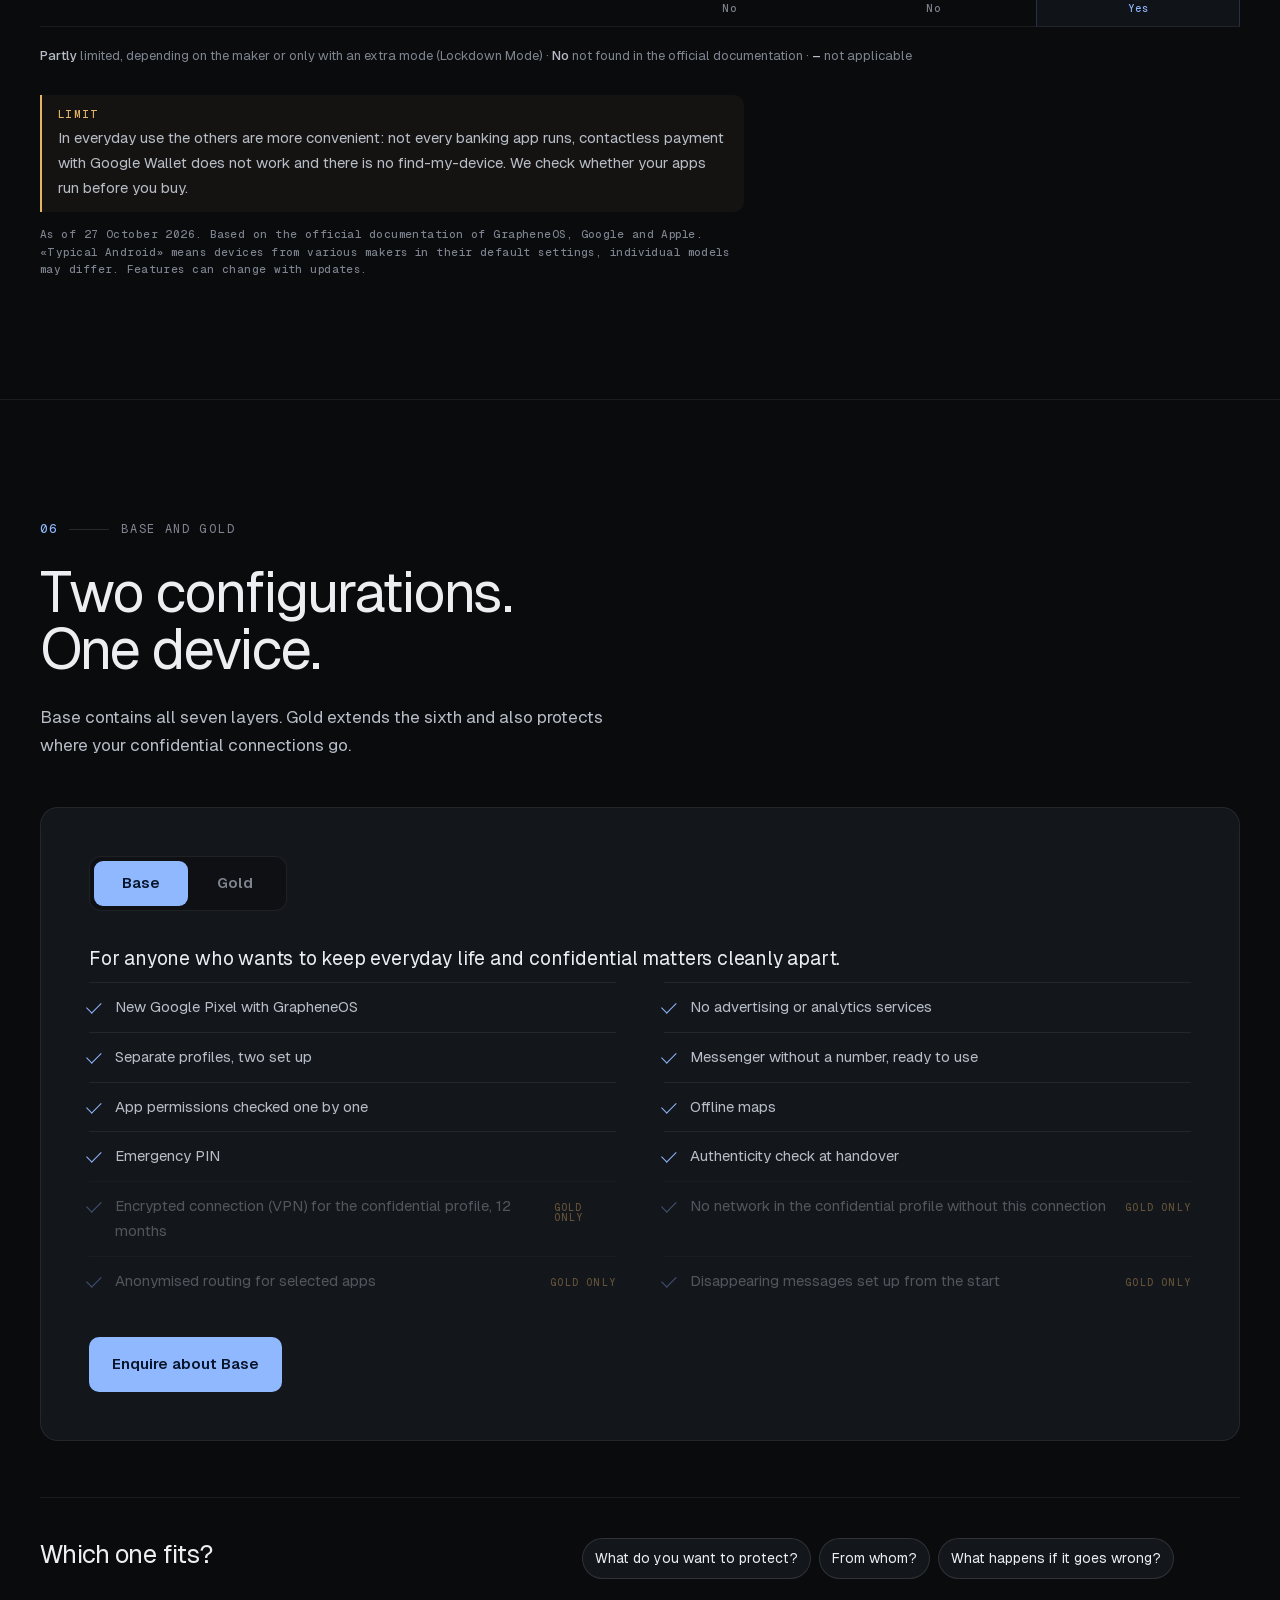
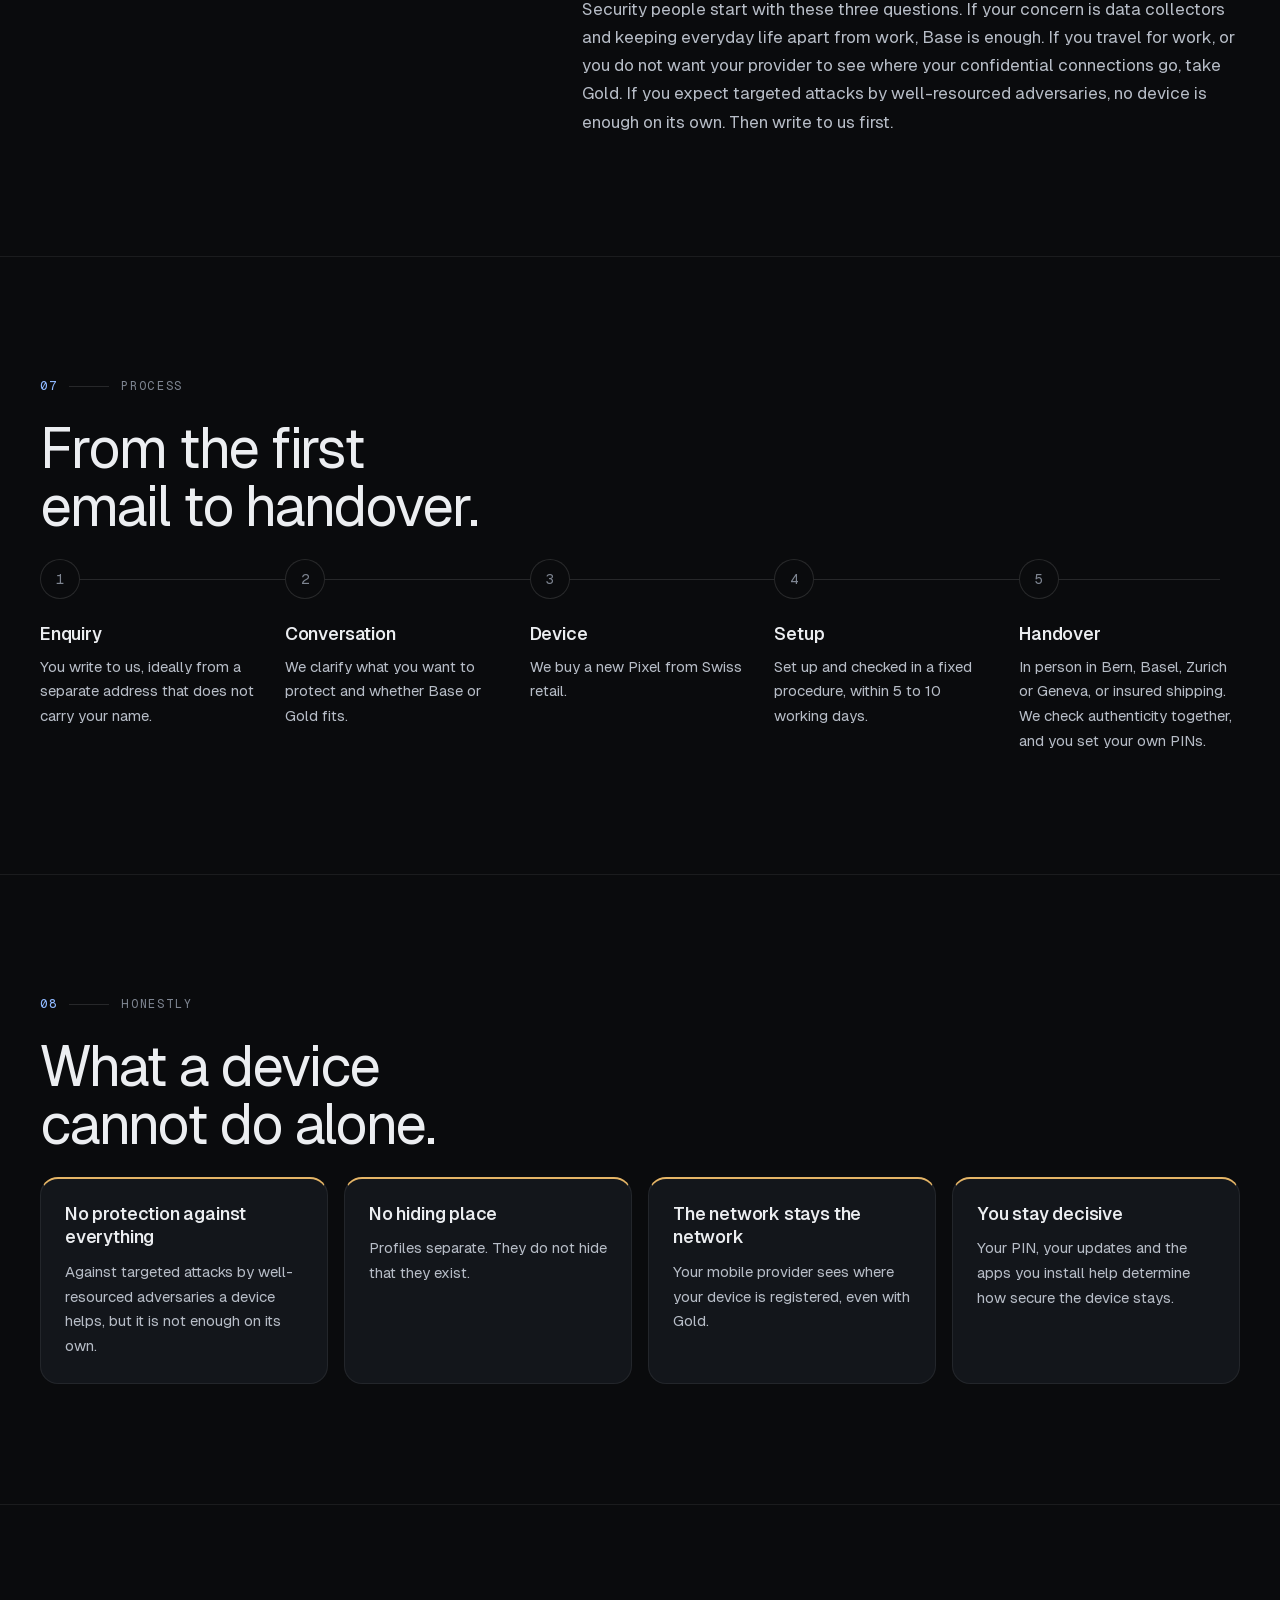
==== commit 01dccb97: "Favicons in den Eisblau-Farben des Design-Systems (#8fb8ff, #dbe8ff) Co-Authored-By: Claude Opus 5.5" ====
--- a/en/index.html
+++ b/en/index.html
@@ -18,10 +18,10 @@
 <meta property="og:description" content="OpSek sets up Google Pixel phones with GrapheneOS: hardened system, separate profiles, checked and handed over in person. From Switzerland.">
 <meta property="og:url" content="https://opsek.ch/en/">
 <meta property="og:locale" content="en_GB">
-<link rel="icon" href="/favicon.ico?v=2" sizes="32x32">
-<link rel="icon" href="/favicon.svg?v=2" type="image/svg+xml">
-<link rel="apple-touch-icon" href="/apple-touch-icon.png?v=2">
-<link rel="manifest" href="/site.webmanifest?v=2">
+<link rel="icon" href="/favicon.ico?v=3" sizes="32x32">
+<link rel="icon" href="/favicon.svg?v=3" type="image/svg+xml">
+<link rel="apple-touch-icon" href="/apple-touch-icon.png?v=3">
+<link rel="manifest" href="/site.webmanifest?v=3">
 <link rel="preload" href="../fonts/Geist-Variable.woff2" as="font" type="font/woff2" crossorigin>
 <link rel="preload" href="../img/hero-center-800.webp" as="image" type="image/webp" media="(max-width: 900px)">
 <link rel="stylesheet" href="../css/opsek.css">
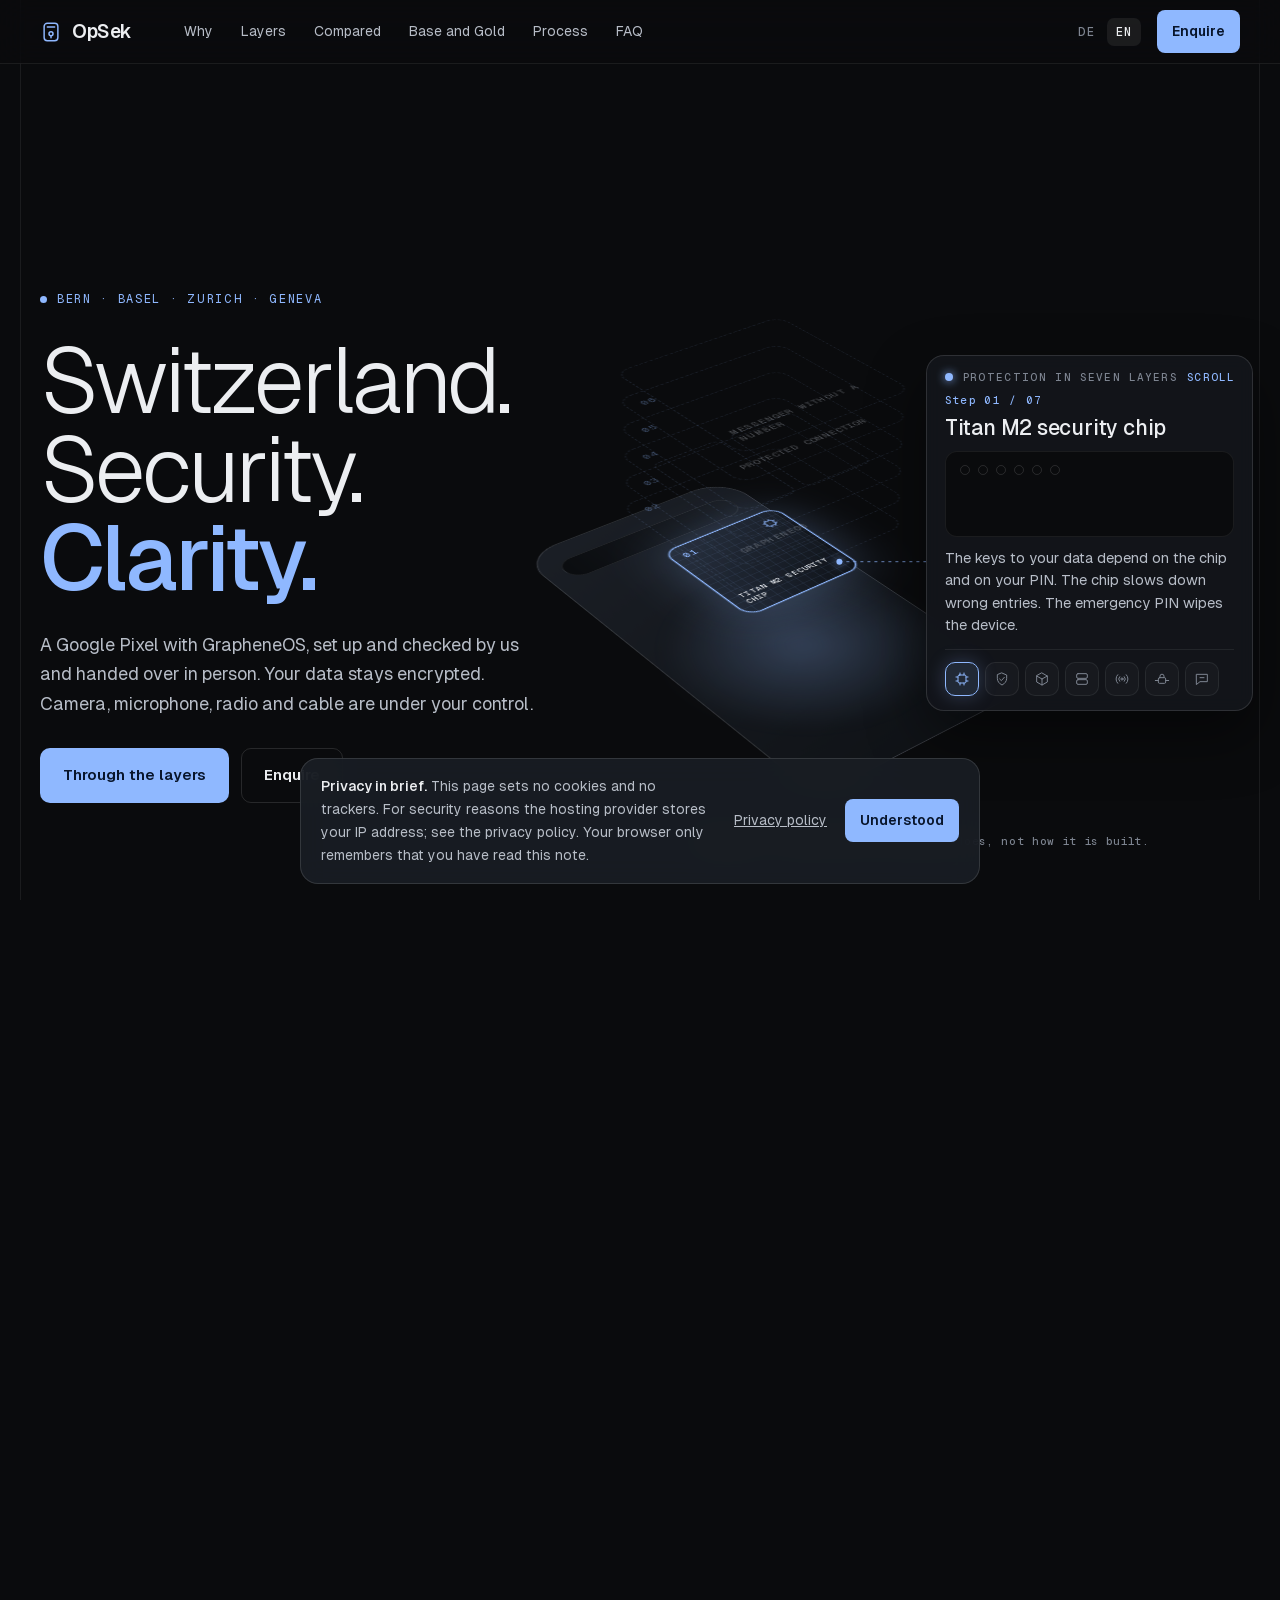
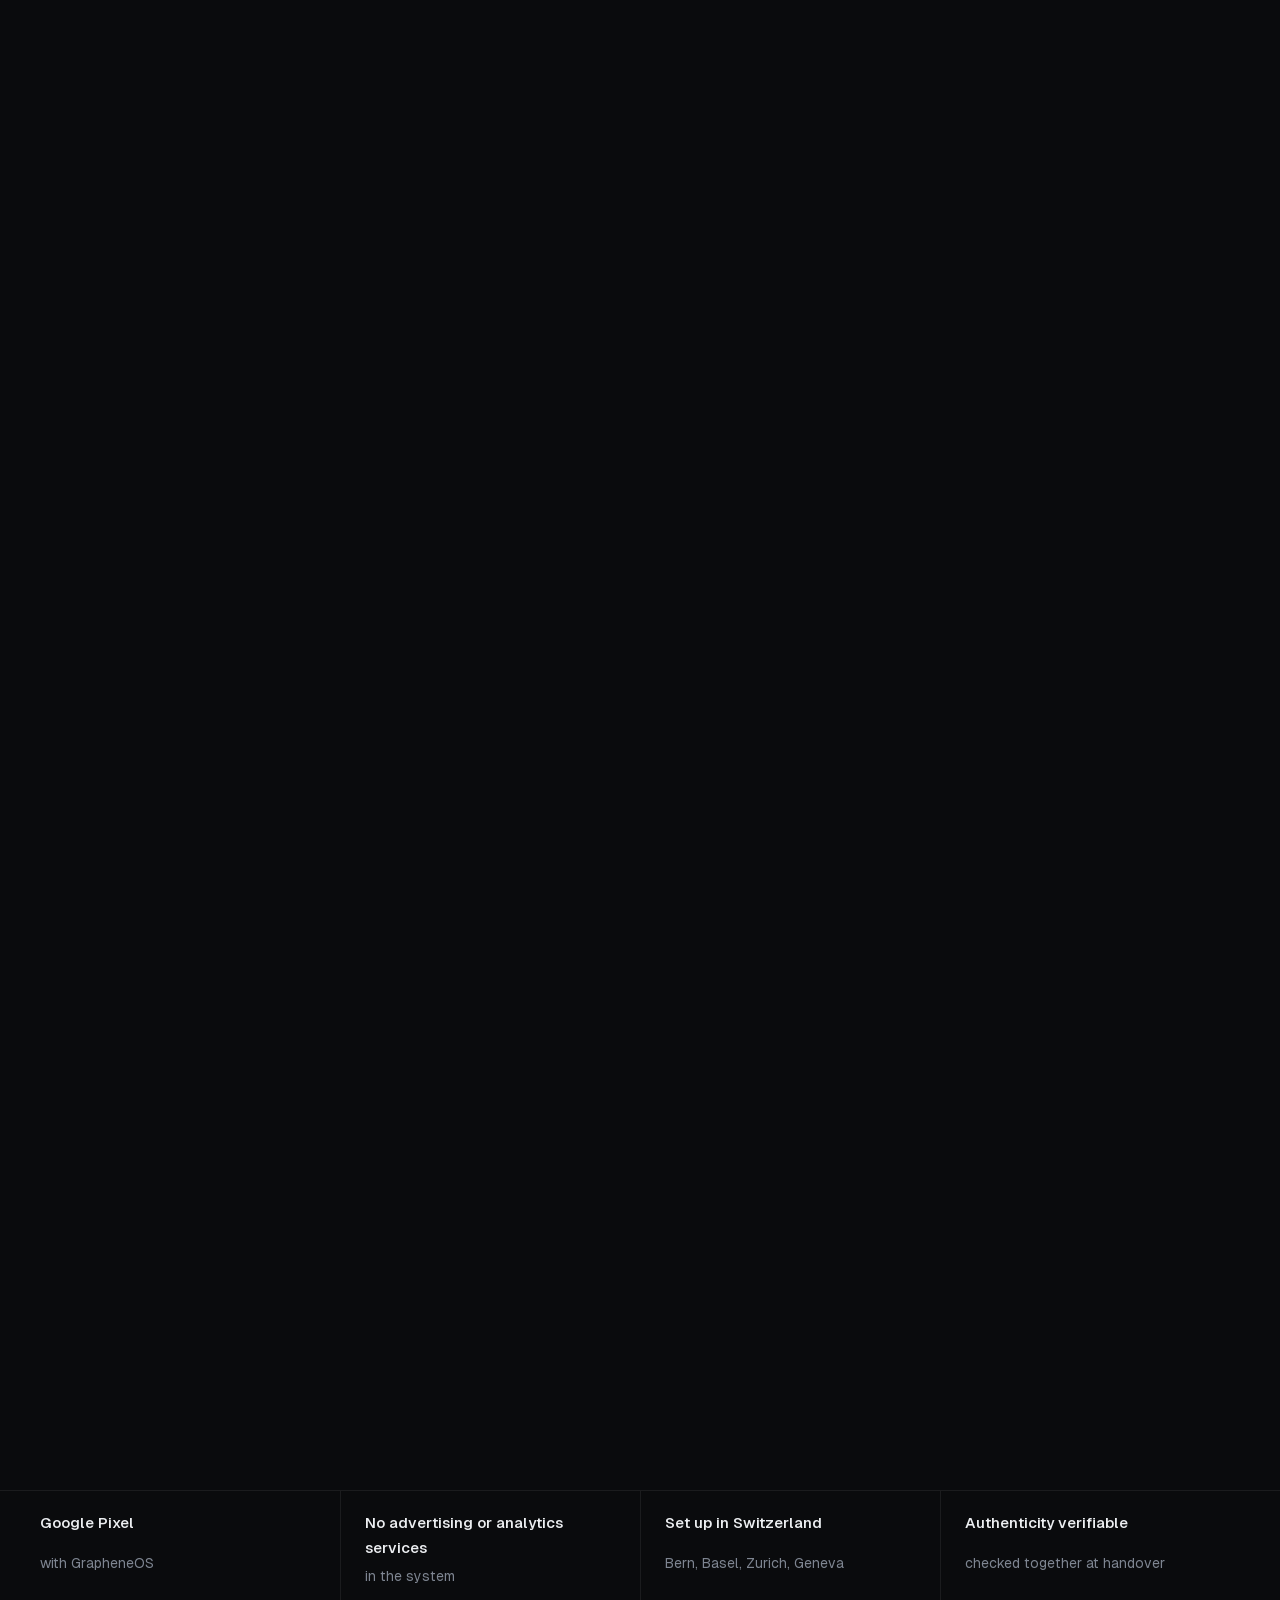
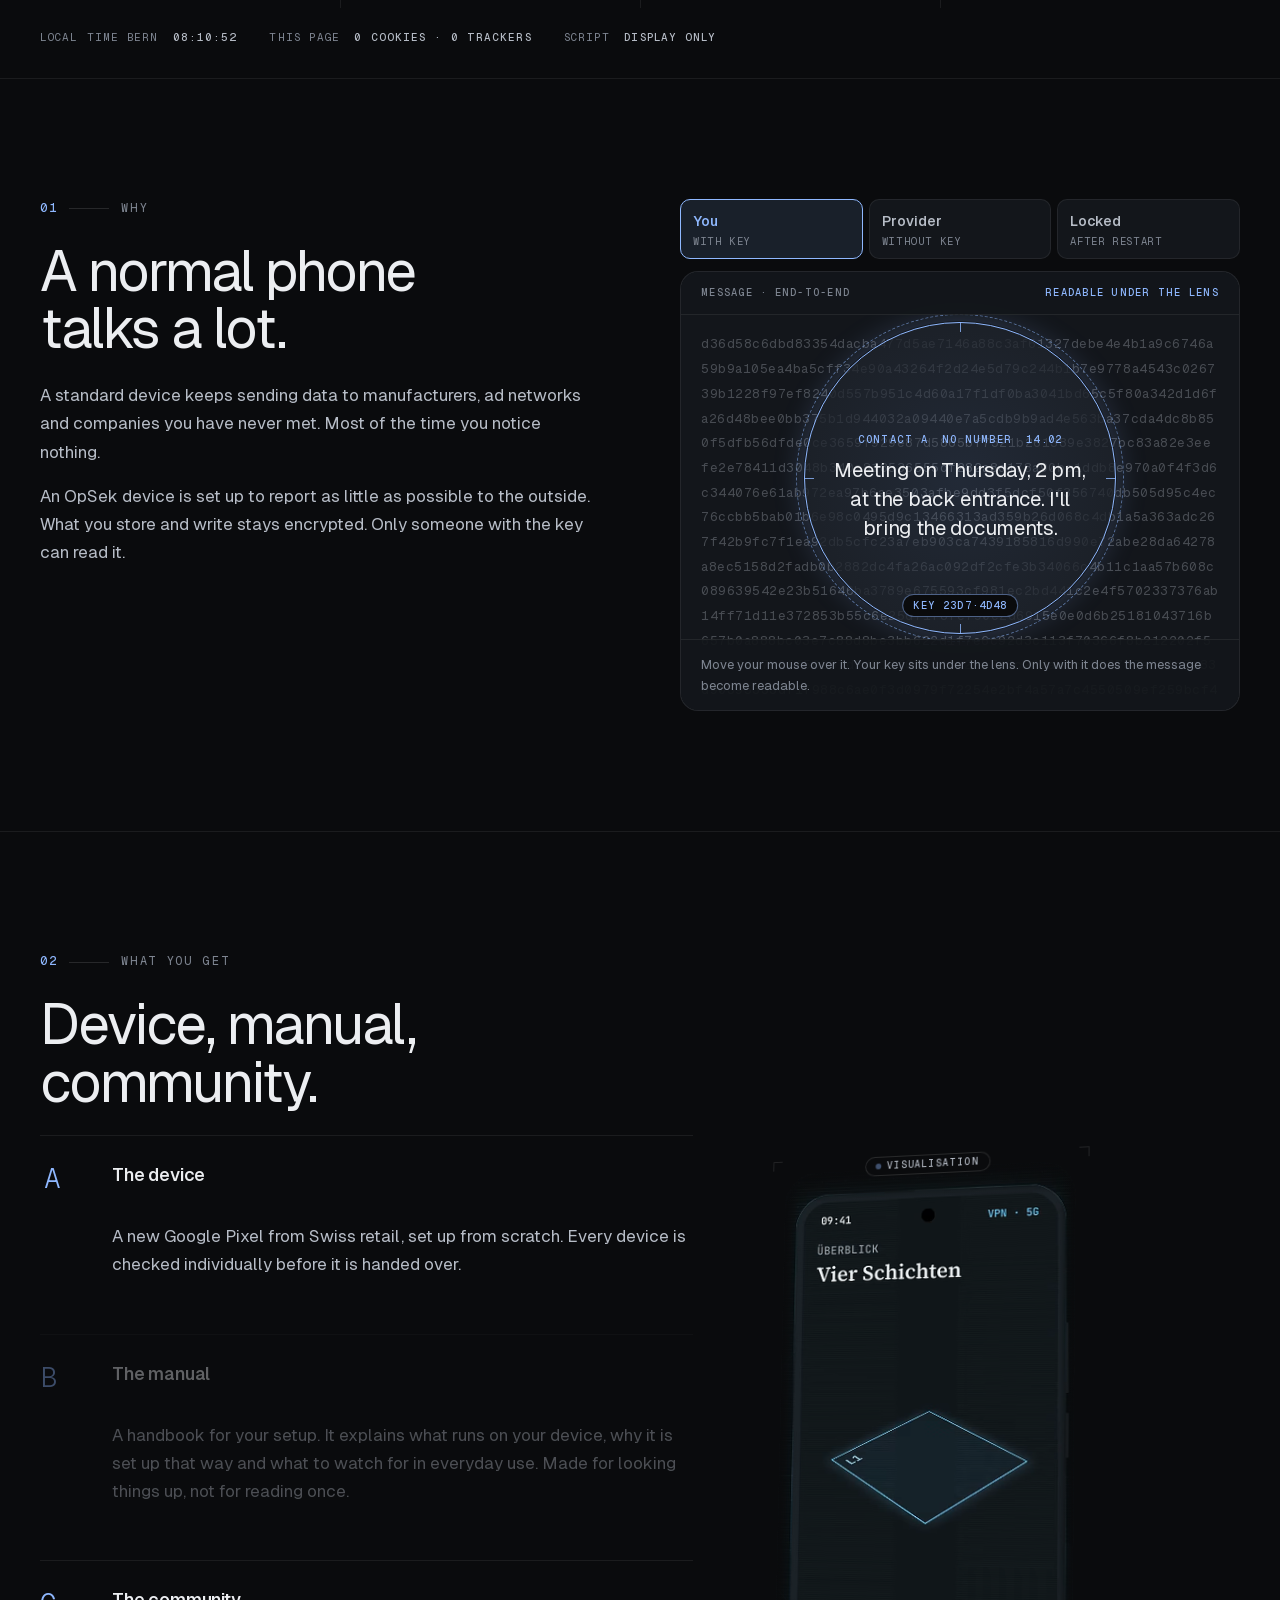
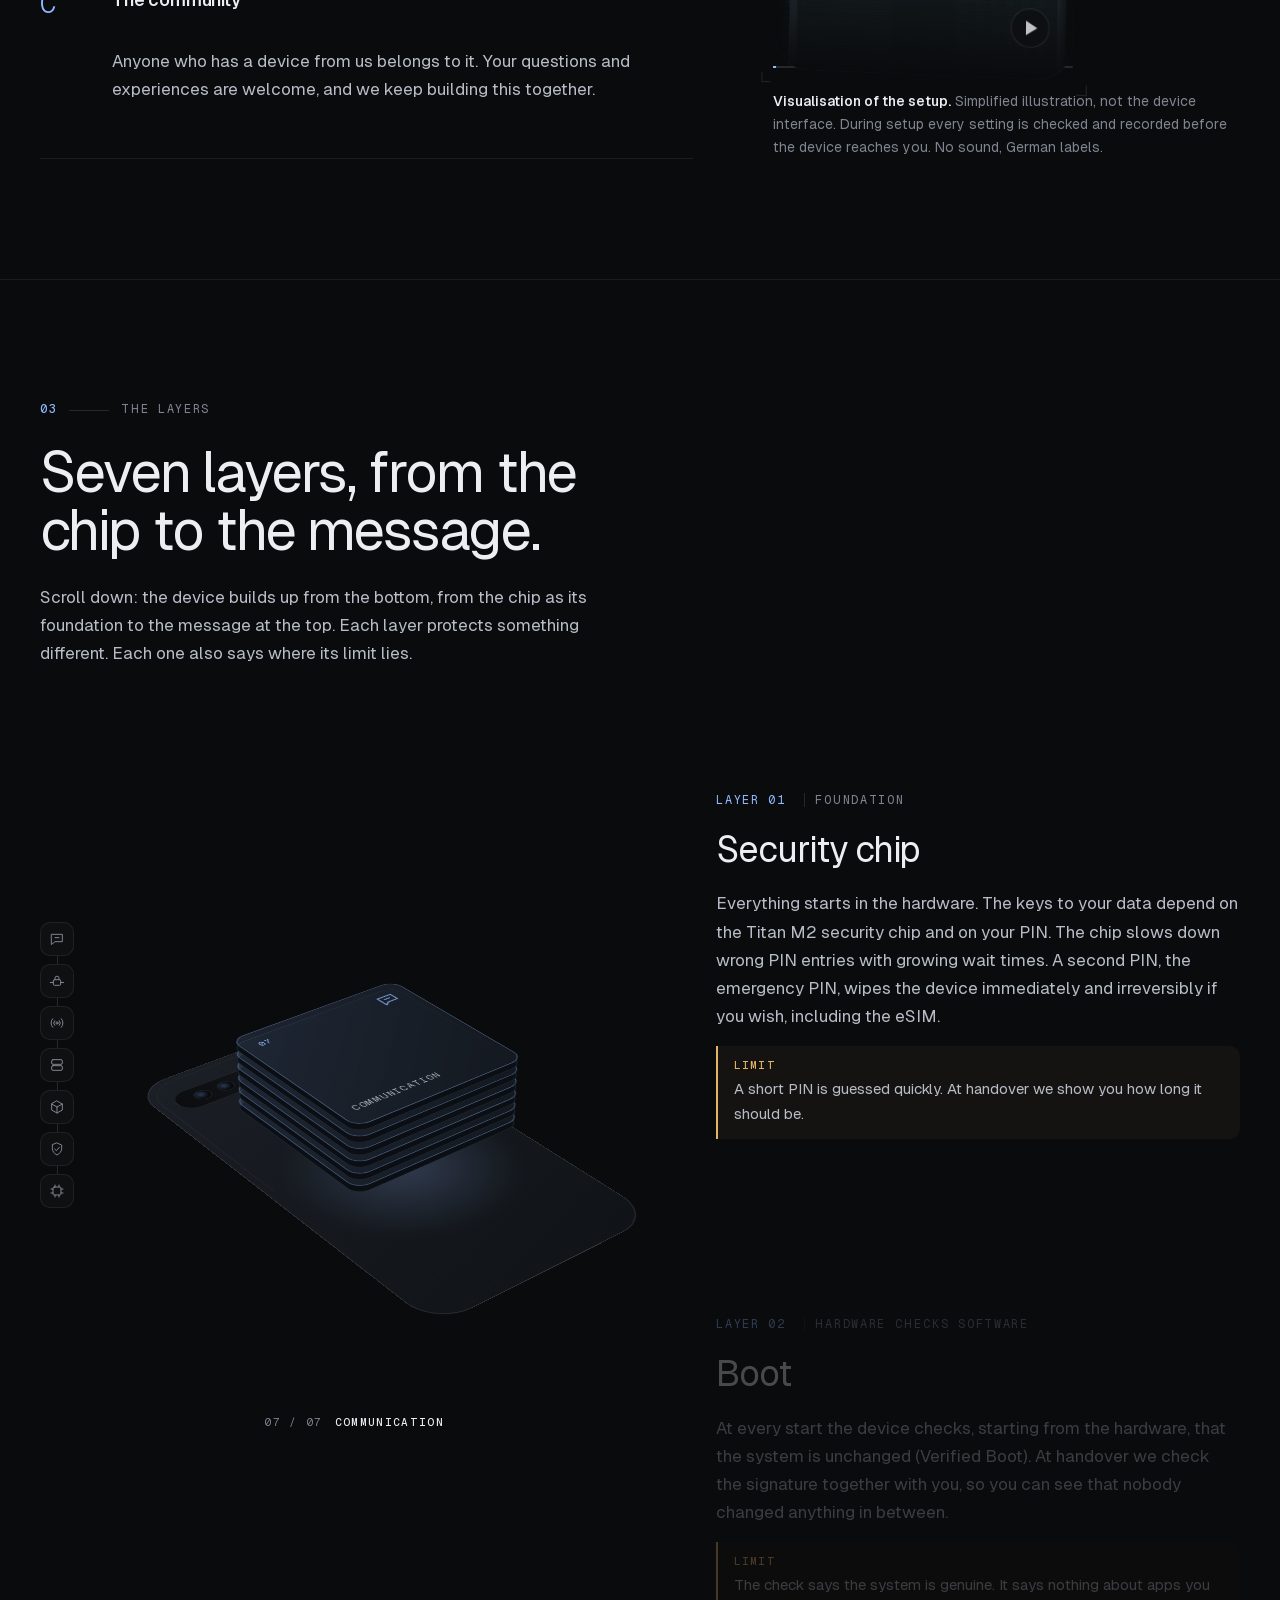
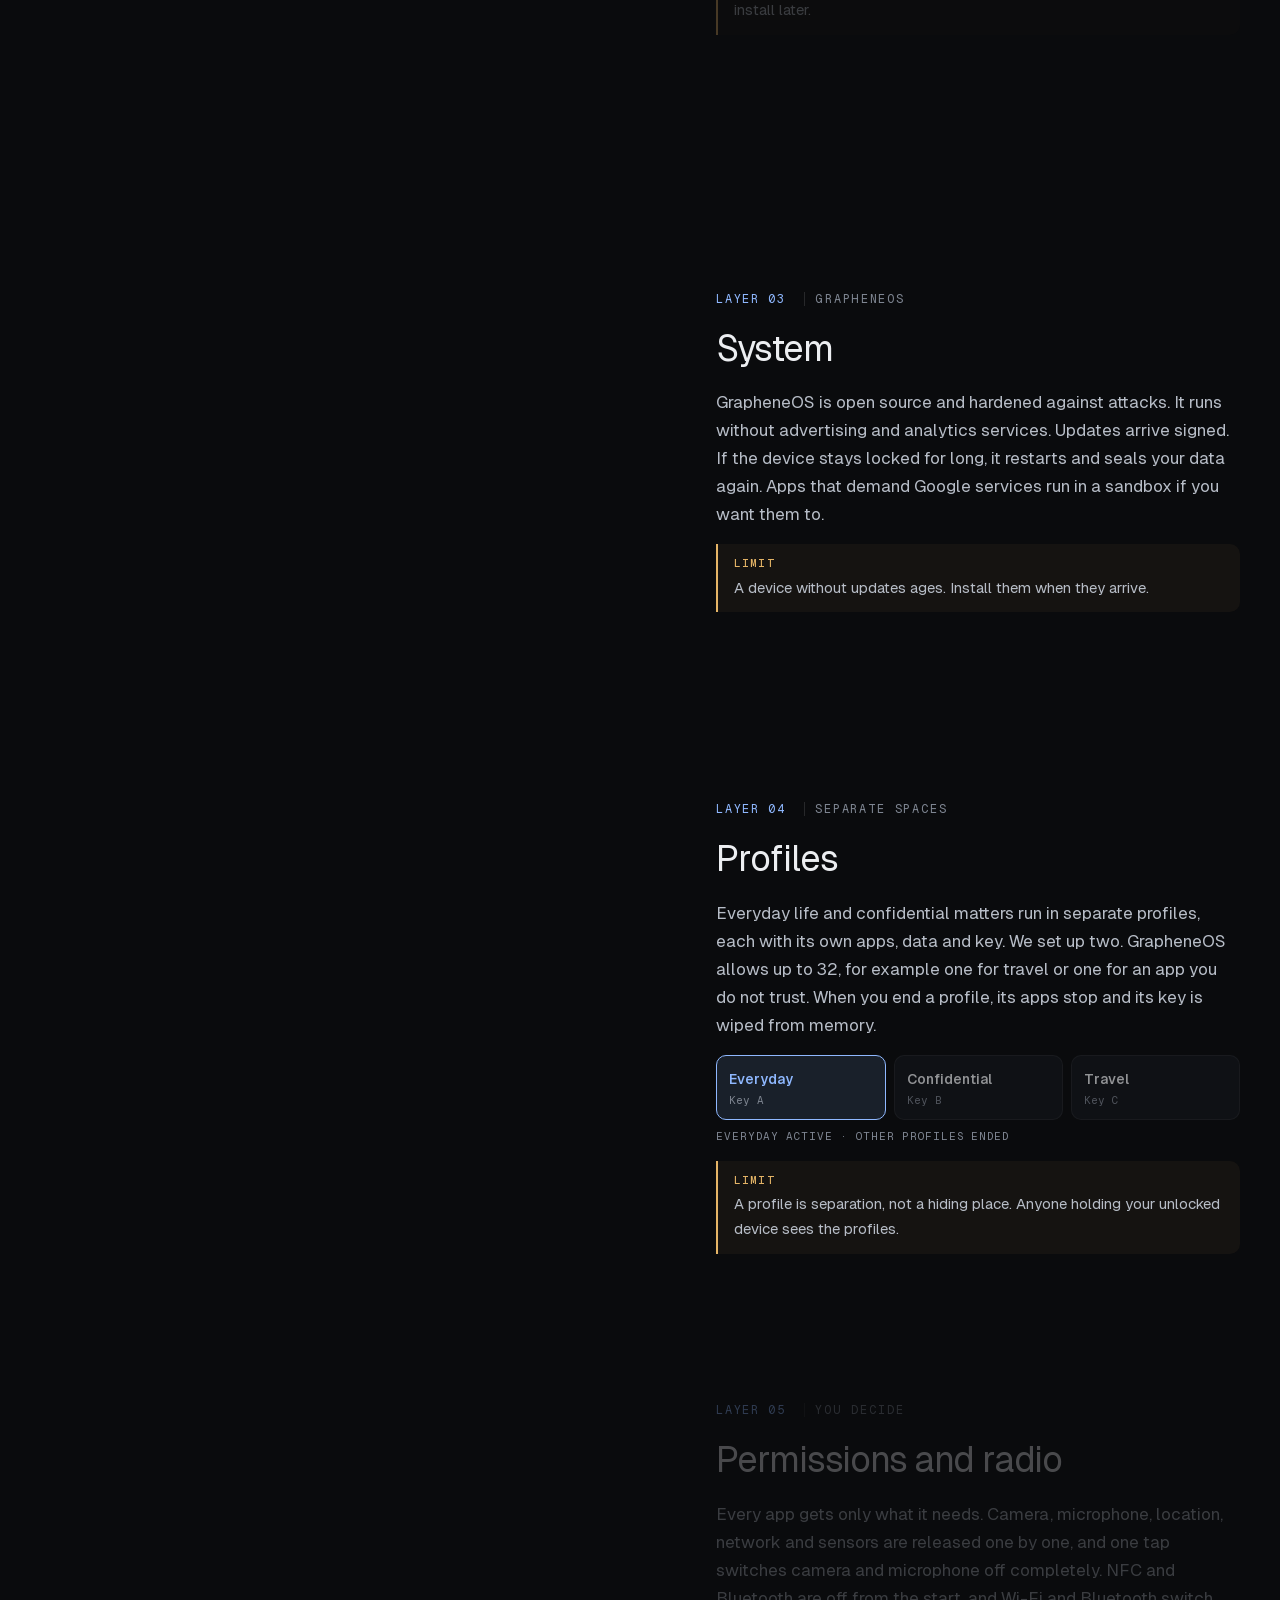
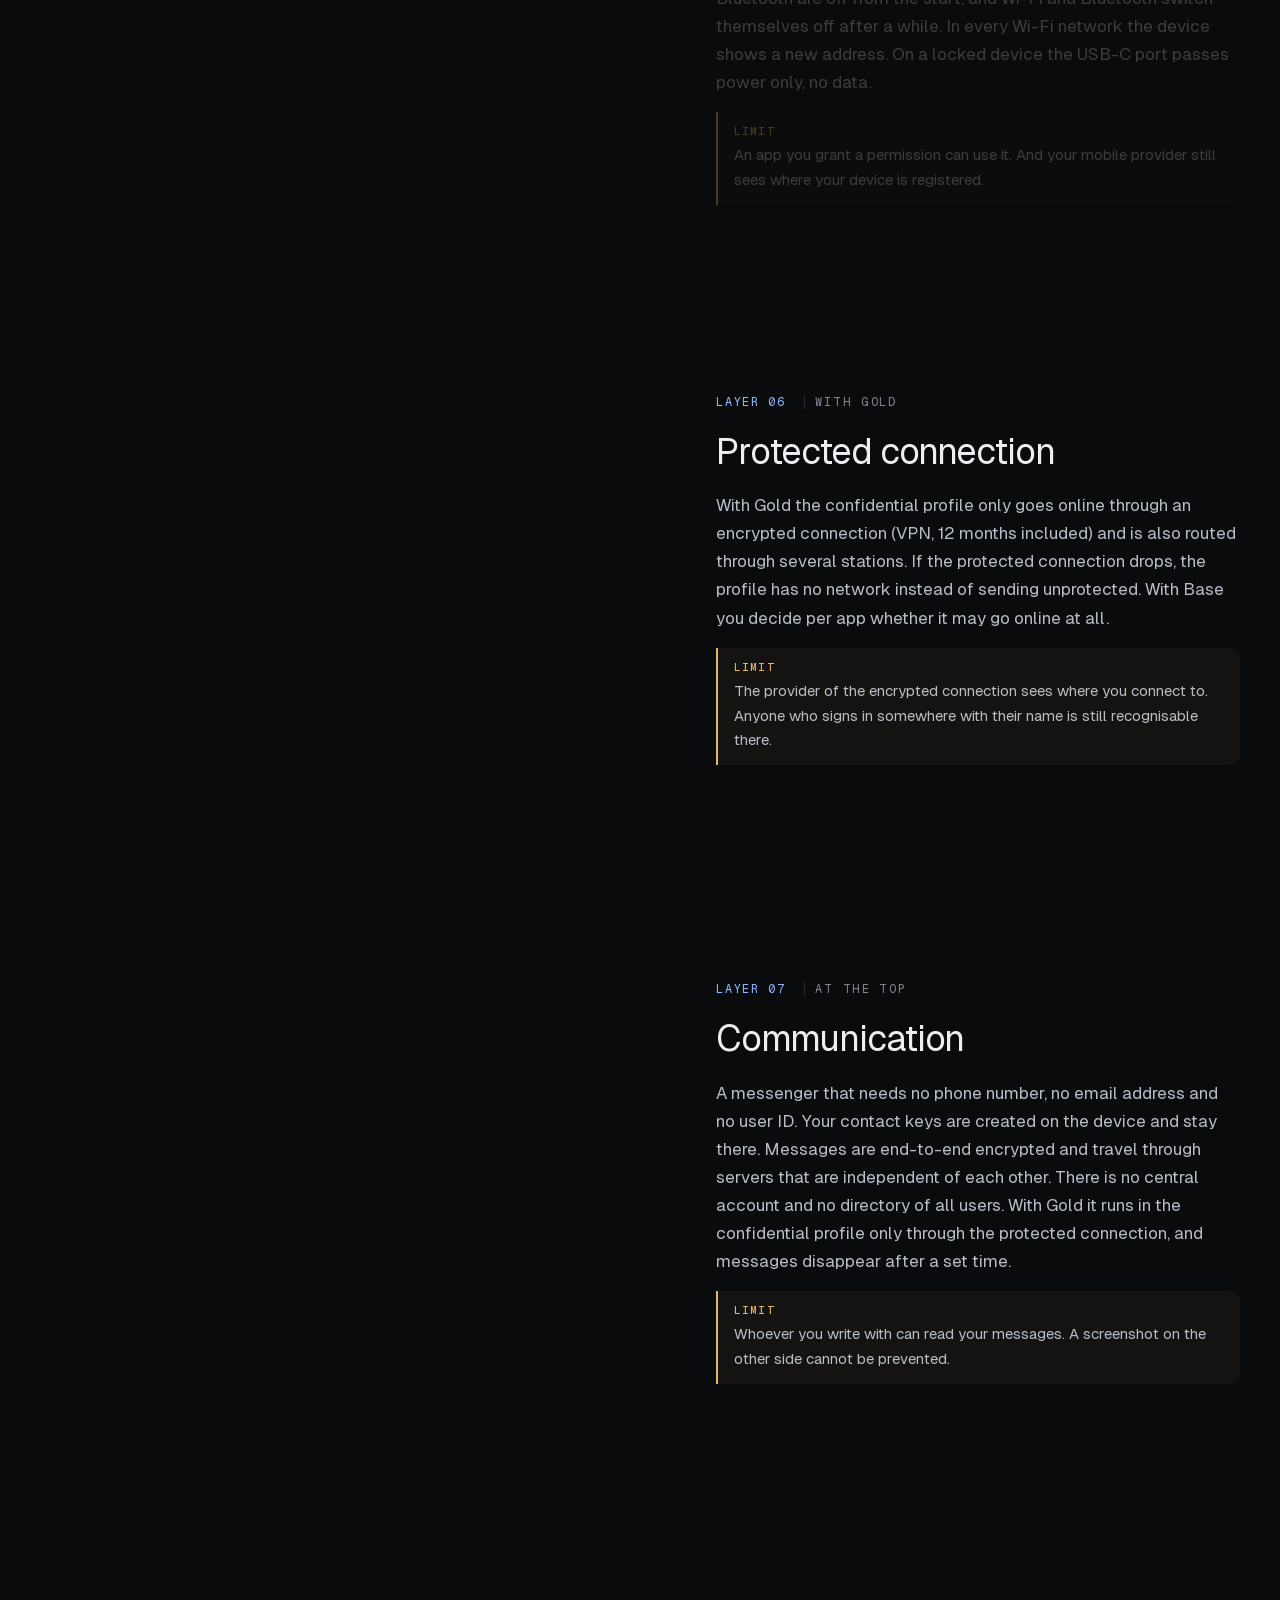
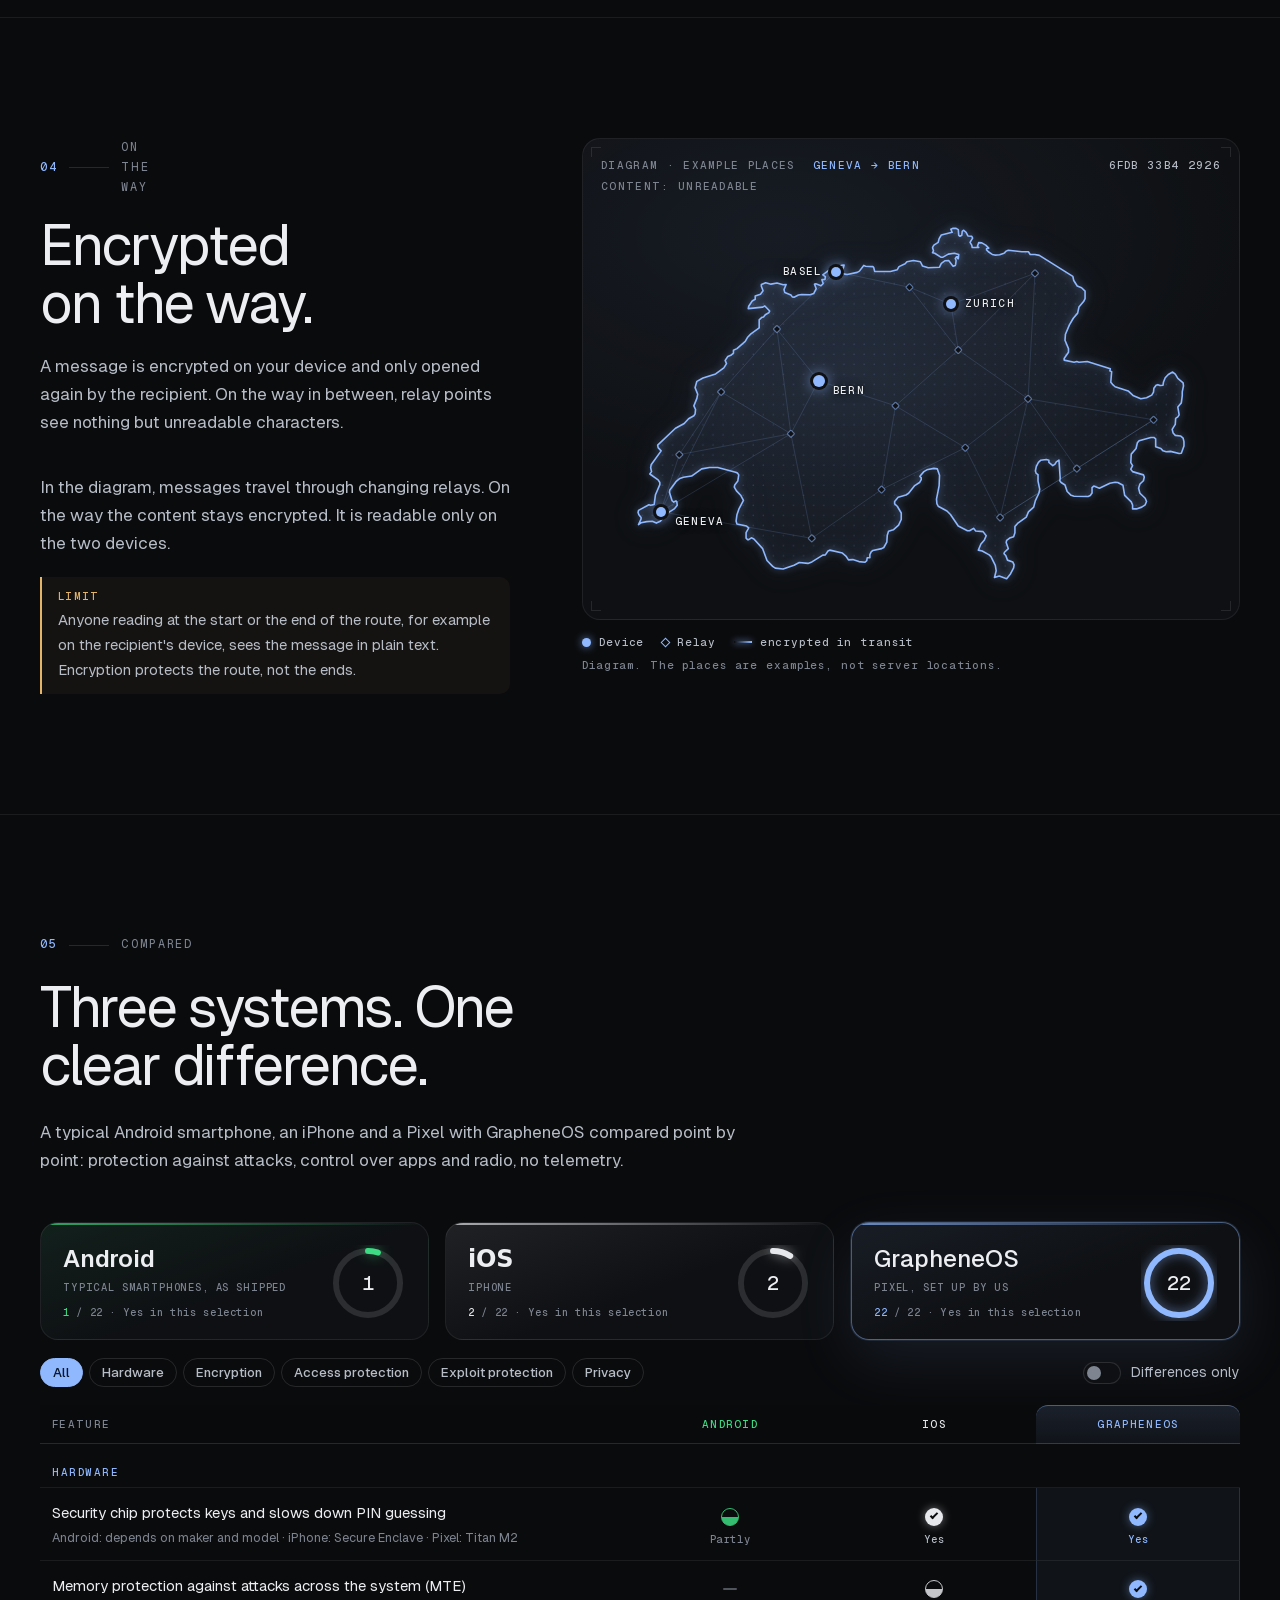
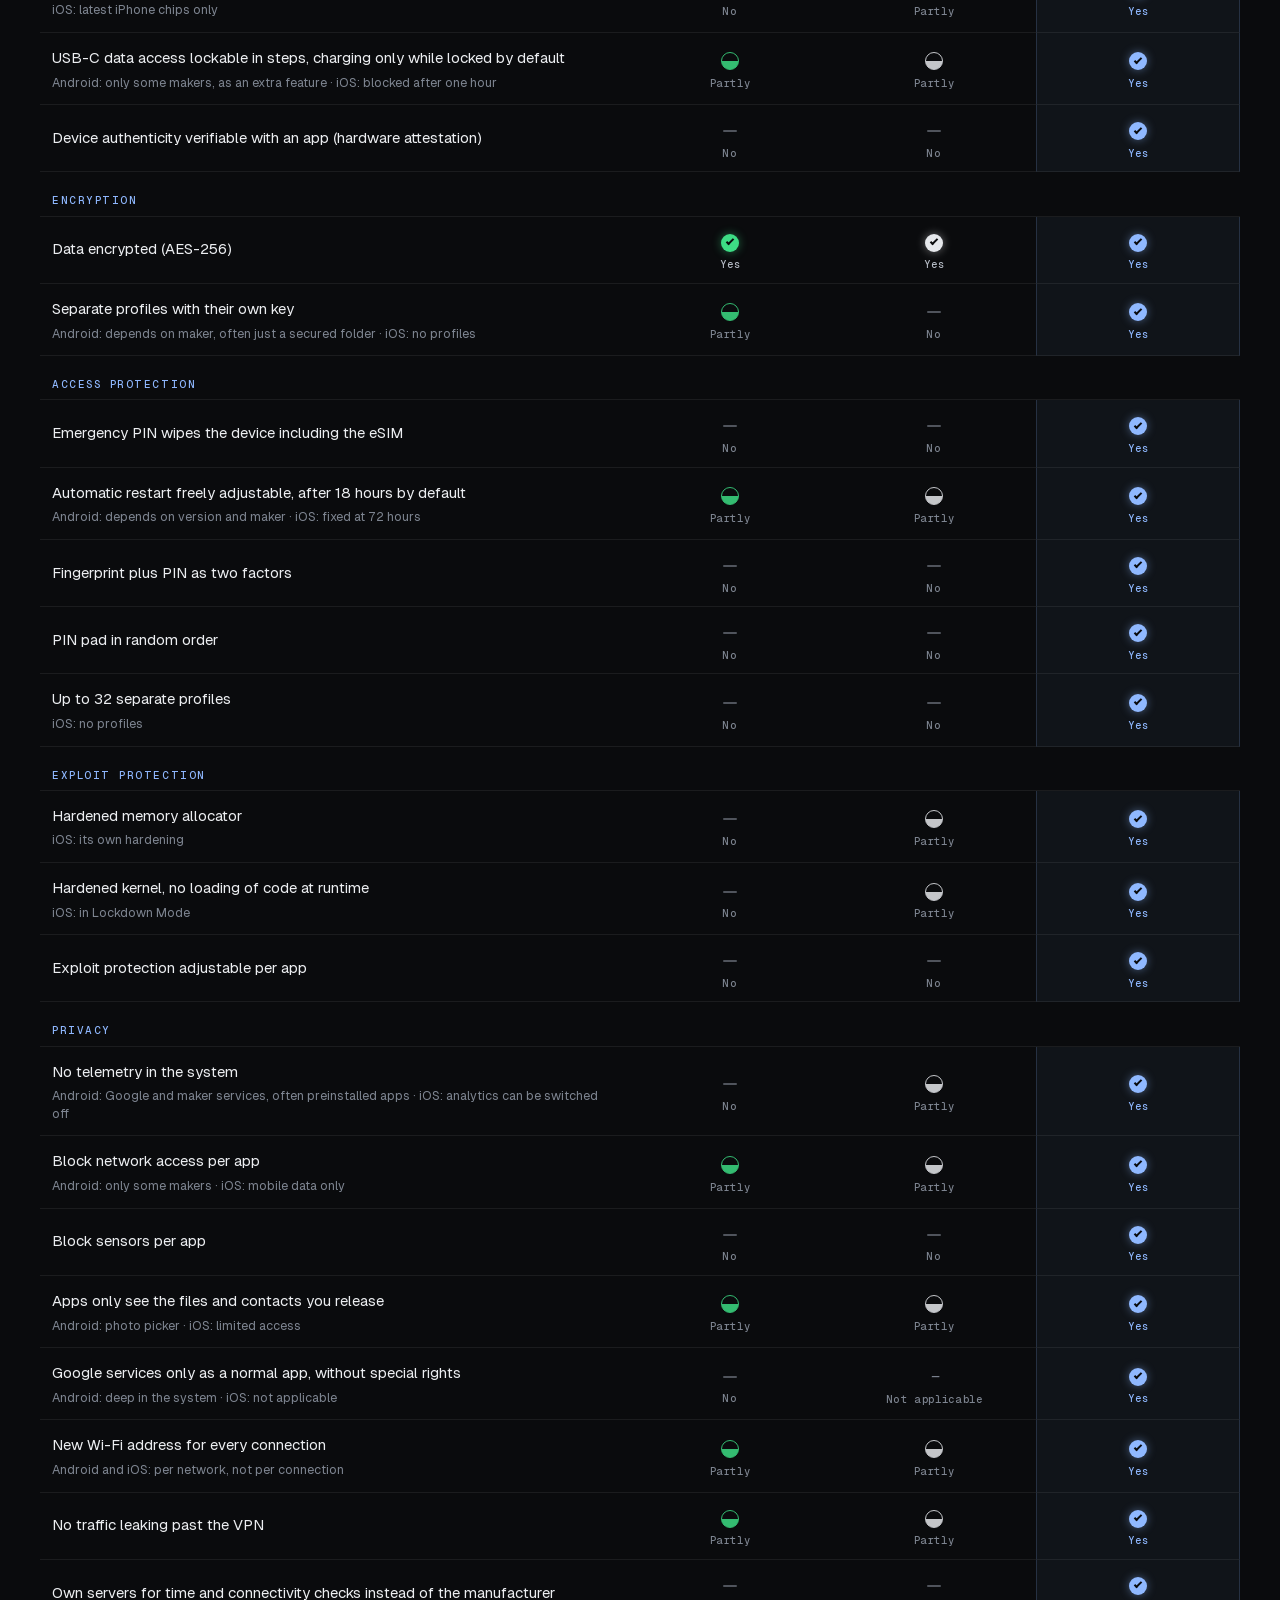
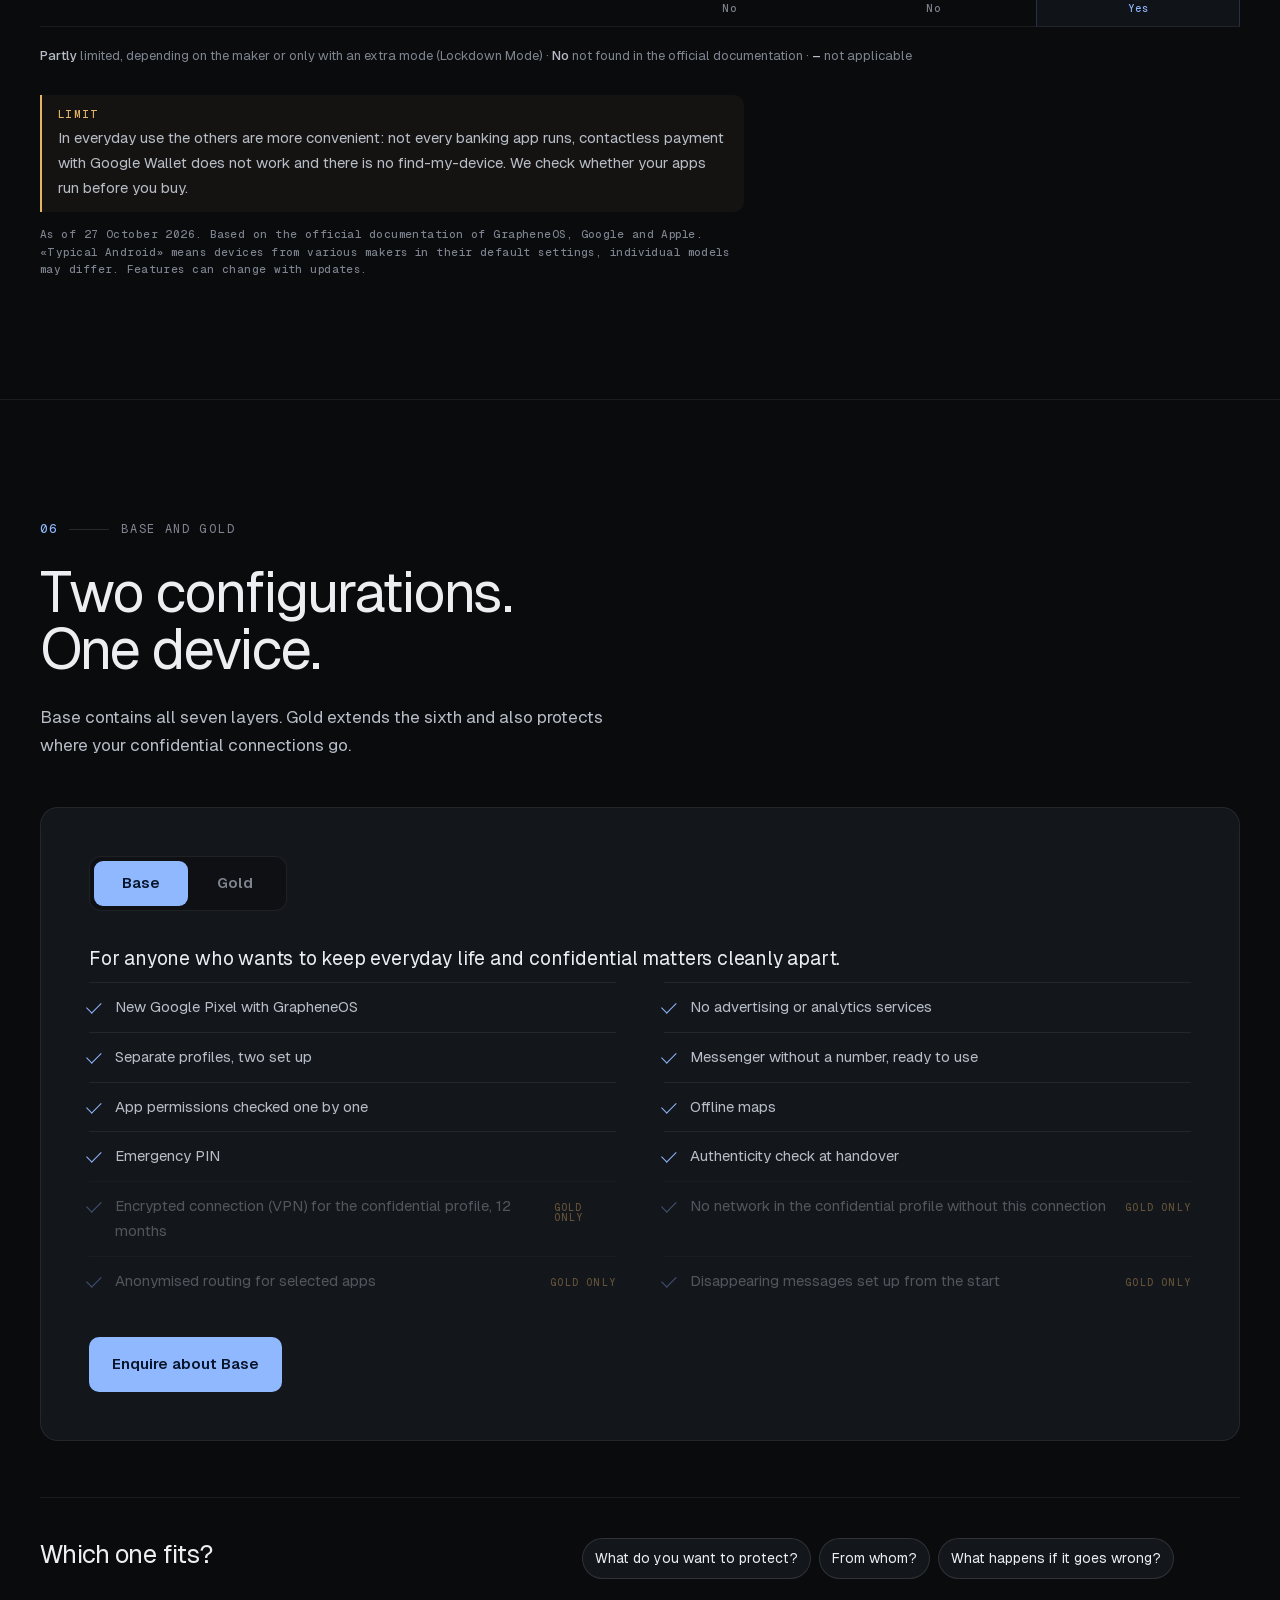
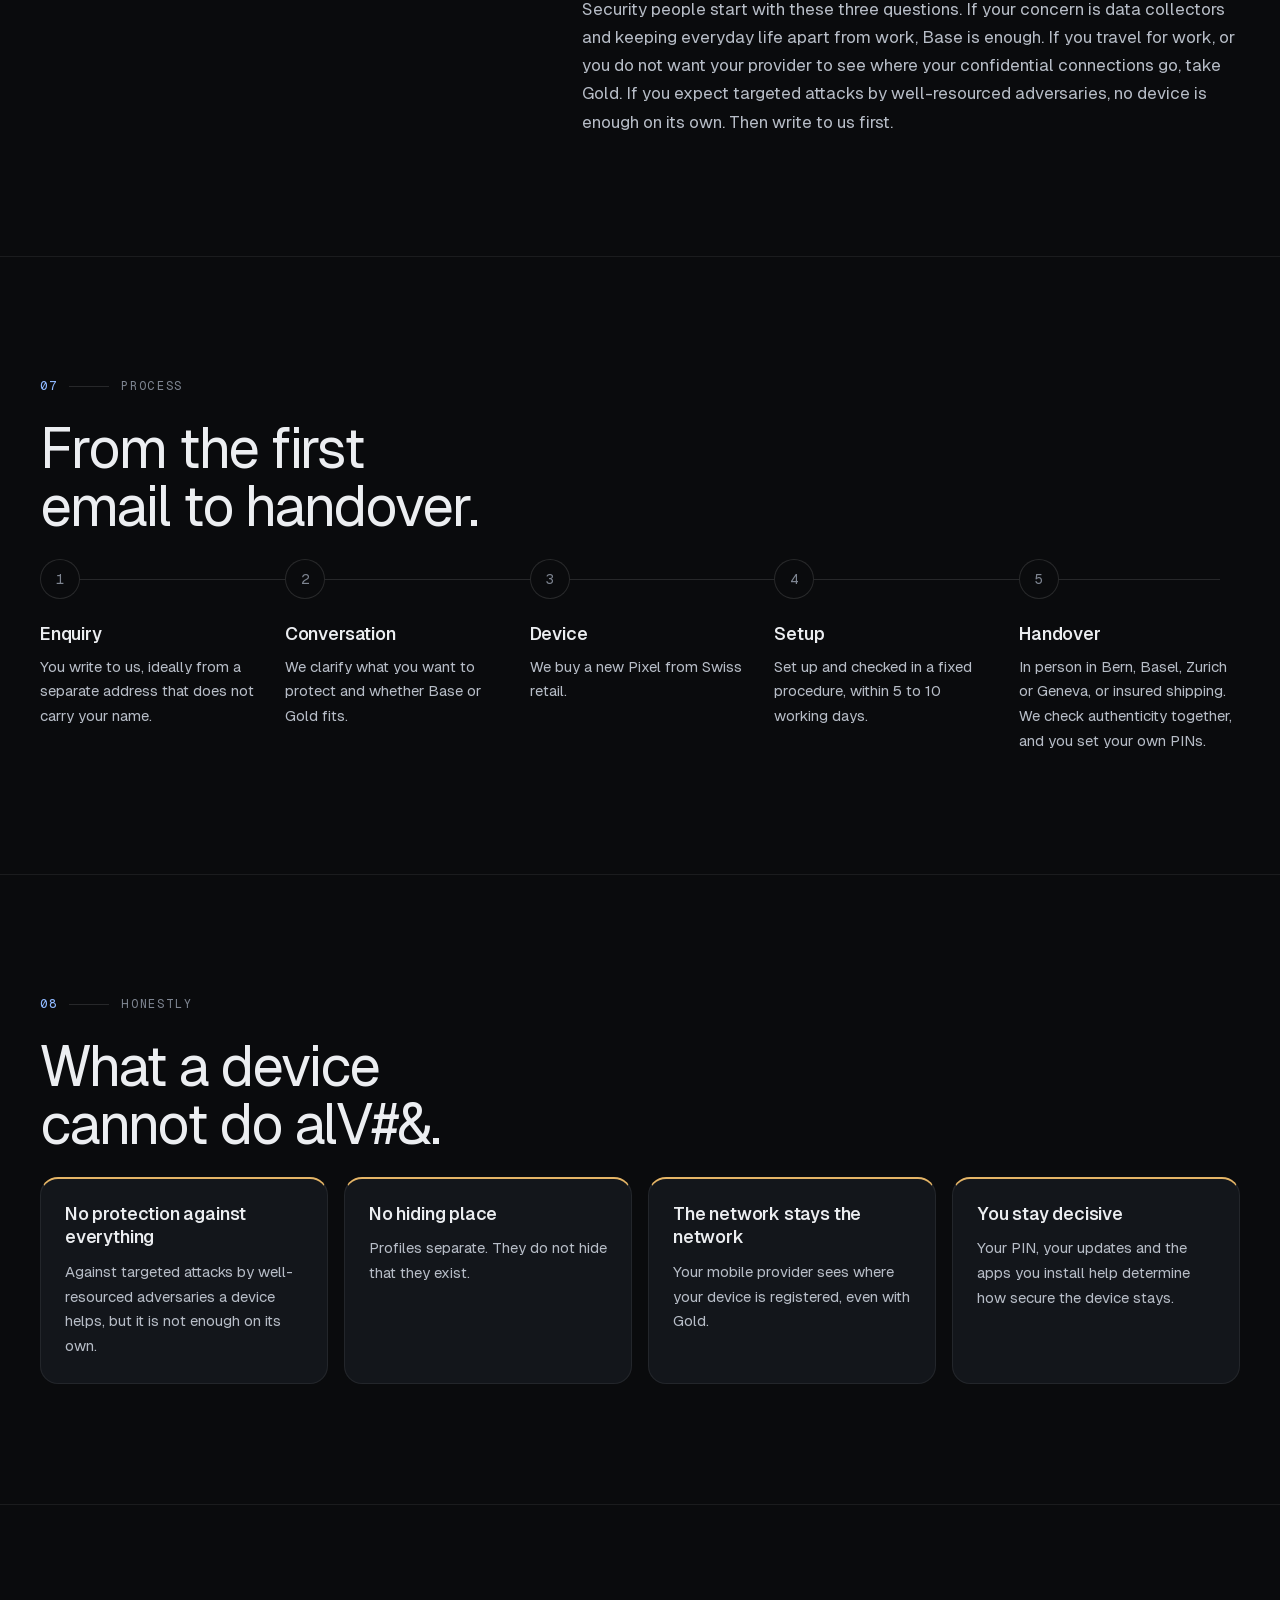
==== commit e16a87ec: "Hosting-Hinweis: GitHub/USA nur noch in der Datenschutzerklärung, mit offizieller Adresse Banner und" ====
--- a/en/index.html
+++ b/en/index.html
@@ -325,7 +325,7 @@
     </nav>
     <p class="foot-provider">Provider: OPSEK Community Switzerland · <a class="linkbtn" href="#kontakt" data-contact="general">kontakt@opsek.ch</a></p>
     <p>Google and Pixel are trademarks of Google LLC. Android is a trademark of Google LLC. iPhone is a trademark of Apple Inc. iOS is a trademark of Cisco and is used by Apple under licence. The names are used for comparison only. GrapheneOS is an independent open-source project. OpSek is not affiliated with Google or the GrapheneOS project, and neither authorises, supports nor endorses it. We do not work with them. Our devices use their freely available open-source software, which we set up according to our own principles of data minimisation and operational security (OPSEC).</p>
-    <p>This page itself sets no cookies and no trackers and embeds no third-party services. It is delivered through GitHub Pages (GitHub, Inc., USA). For security reasons GitHub stores the IP address of visitors when they do. A move to hosting in Switzerland is planned. Details are in the privacy policy.</p>
+    <p>This page itself sets no cookies and no trackers and embeds no third-party services. For security reasons the hosting provider stores the IP address of visitors. Details are in the privacy policy.</p>
     <p class="meta"><span>As of October 2026</span><span>Bern · Basel · Zurich · Geneva</span><span class="lang" role="group" aria-label="Language"><a href="../" hreflang="de" lang="de">DE</a><b aria-current="true">EN</b></span></p>
   </div>
 </footer>
@@ -333,7 +333,7 @@
 <a class="totop" href="#top" aria-label="Back to top"><svg viewBox="0 0 24 24" aria-hidden="true"><path d="M12 19V5M6 11l6-6 6 6"/></svg></a>
 
 <div class="consent" id="hinweis" role="region" aria-label="Privacy in brief" hidden>
-  <p><b>Privacy in brief.</b> This page sets no cookies and no trackers. It is delivered through GitHub Pages in the USA, and for security reasons GitHub stores your IP address when it does. A move to Swiss hosting is planned. Your browser only remembers that you have read this note.</p>
+  <p><b>Privacy in brief.</b> This page sets no cookies and no trackers. For security reasons the hosting provider stores your IP address; see the privacy policy. Your browser only remembers that you have read this note.</p>
   <div class="consent-act">
     <a class="consent-more" href="datenschutz.html">Privacy policy</a>
     <button class="btn btn-sm" type="button" data-consent-ok>Understood</button>
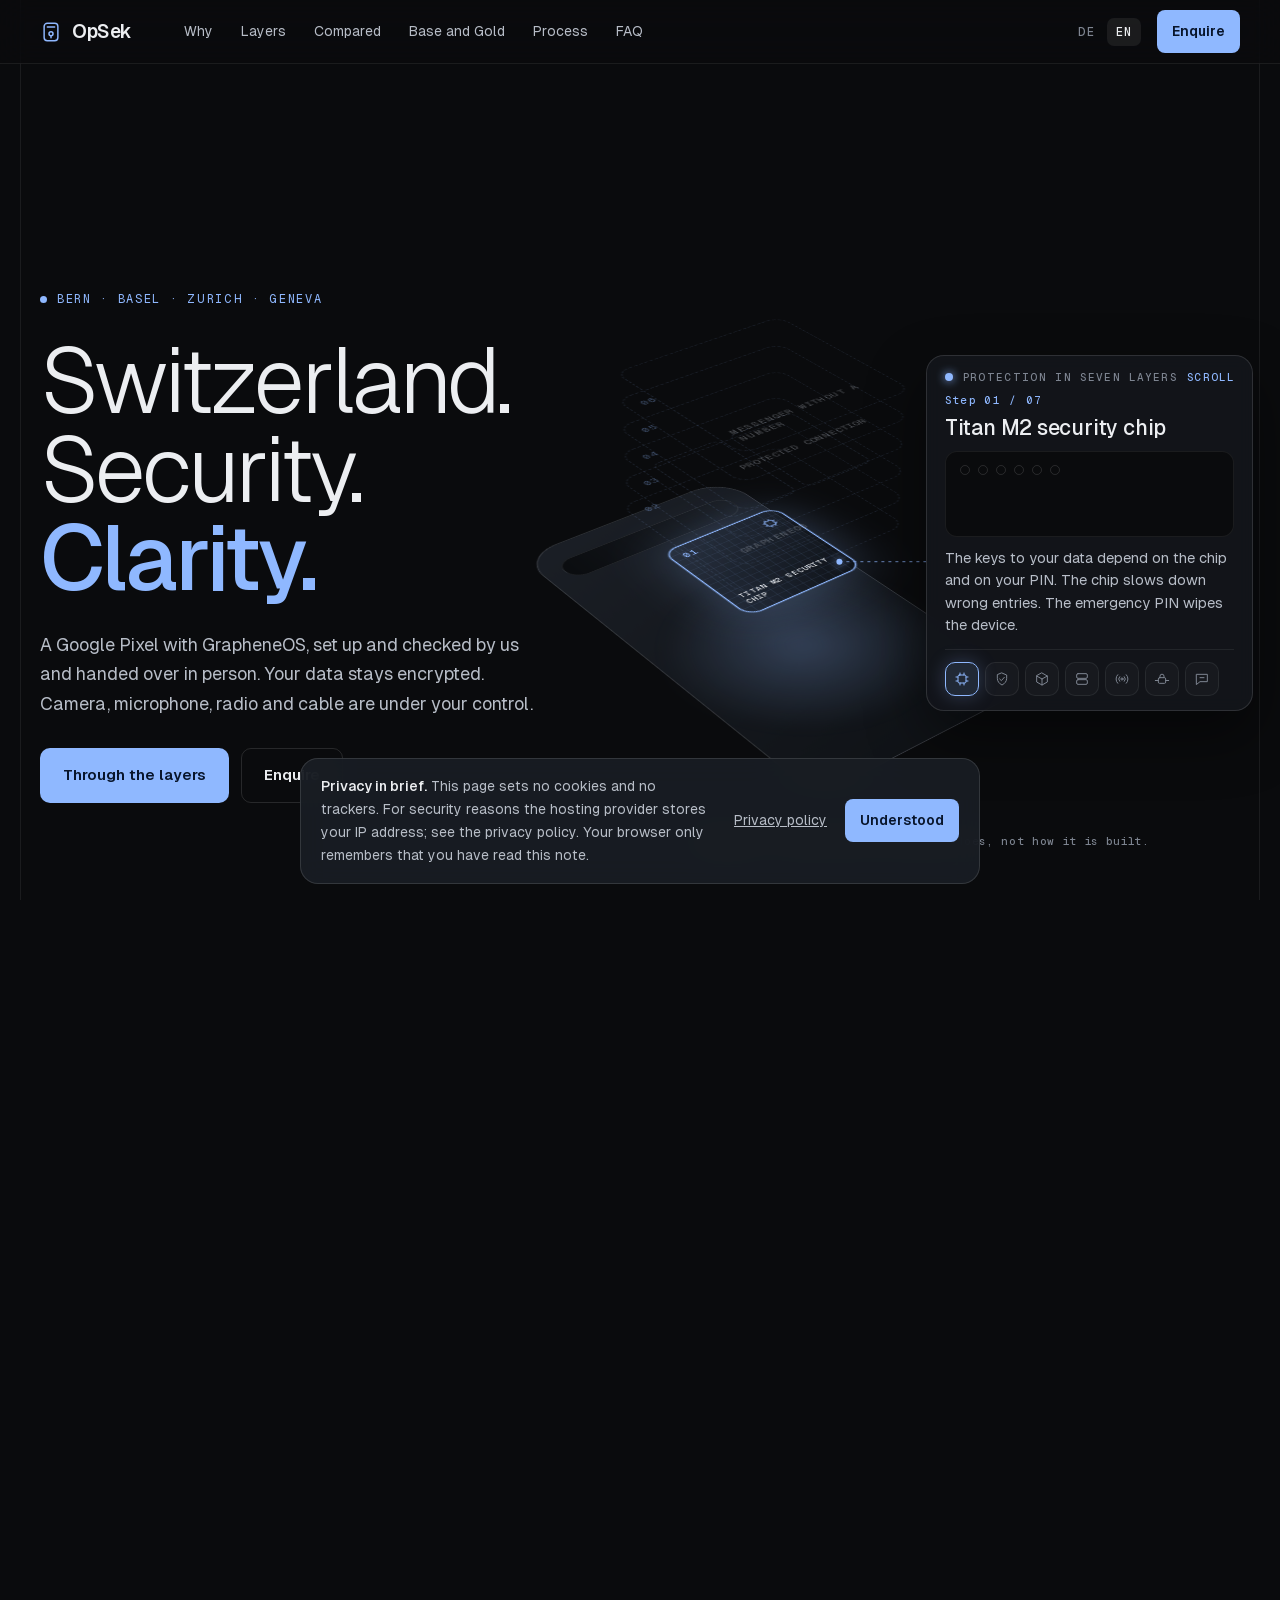
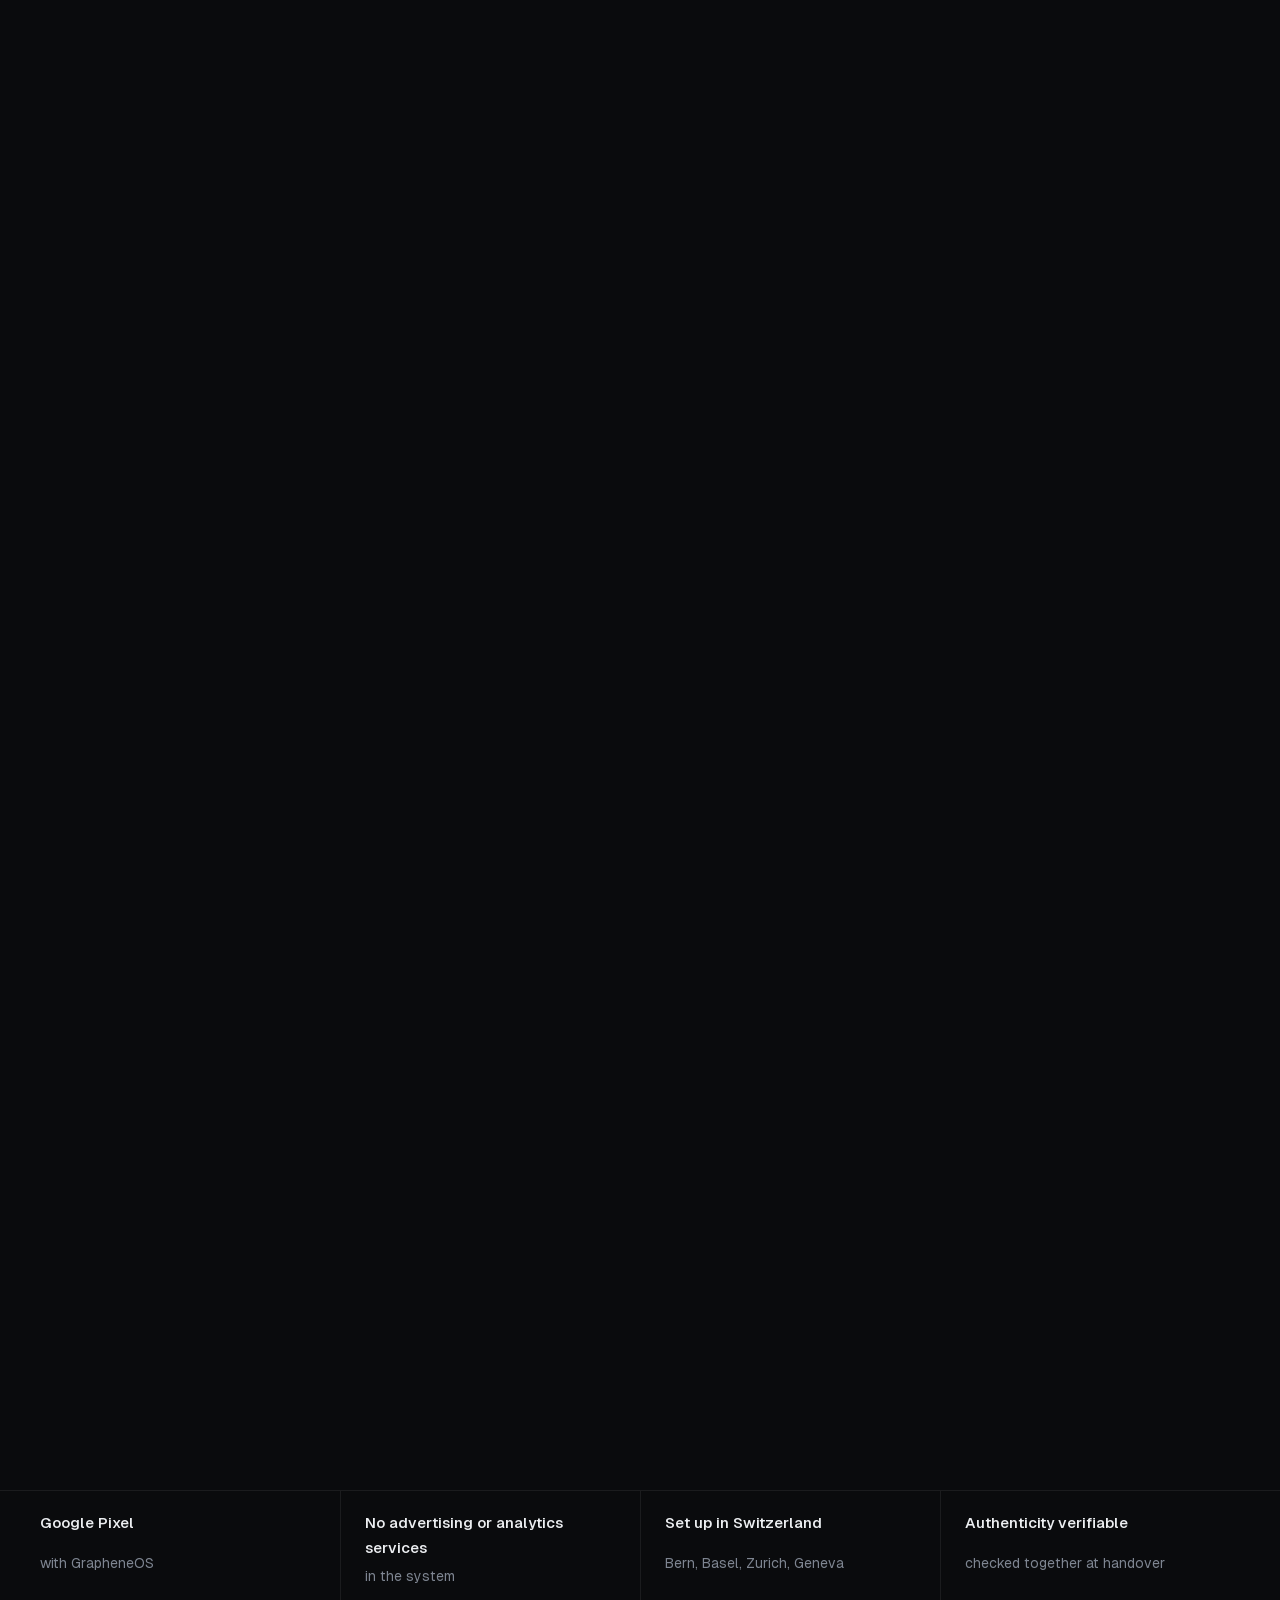
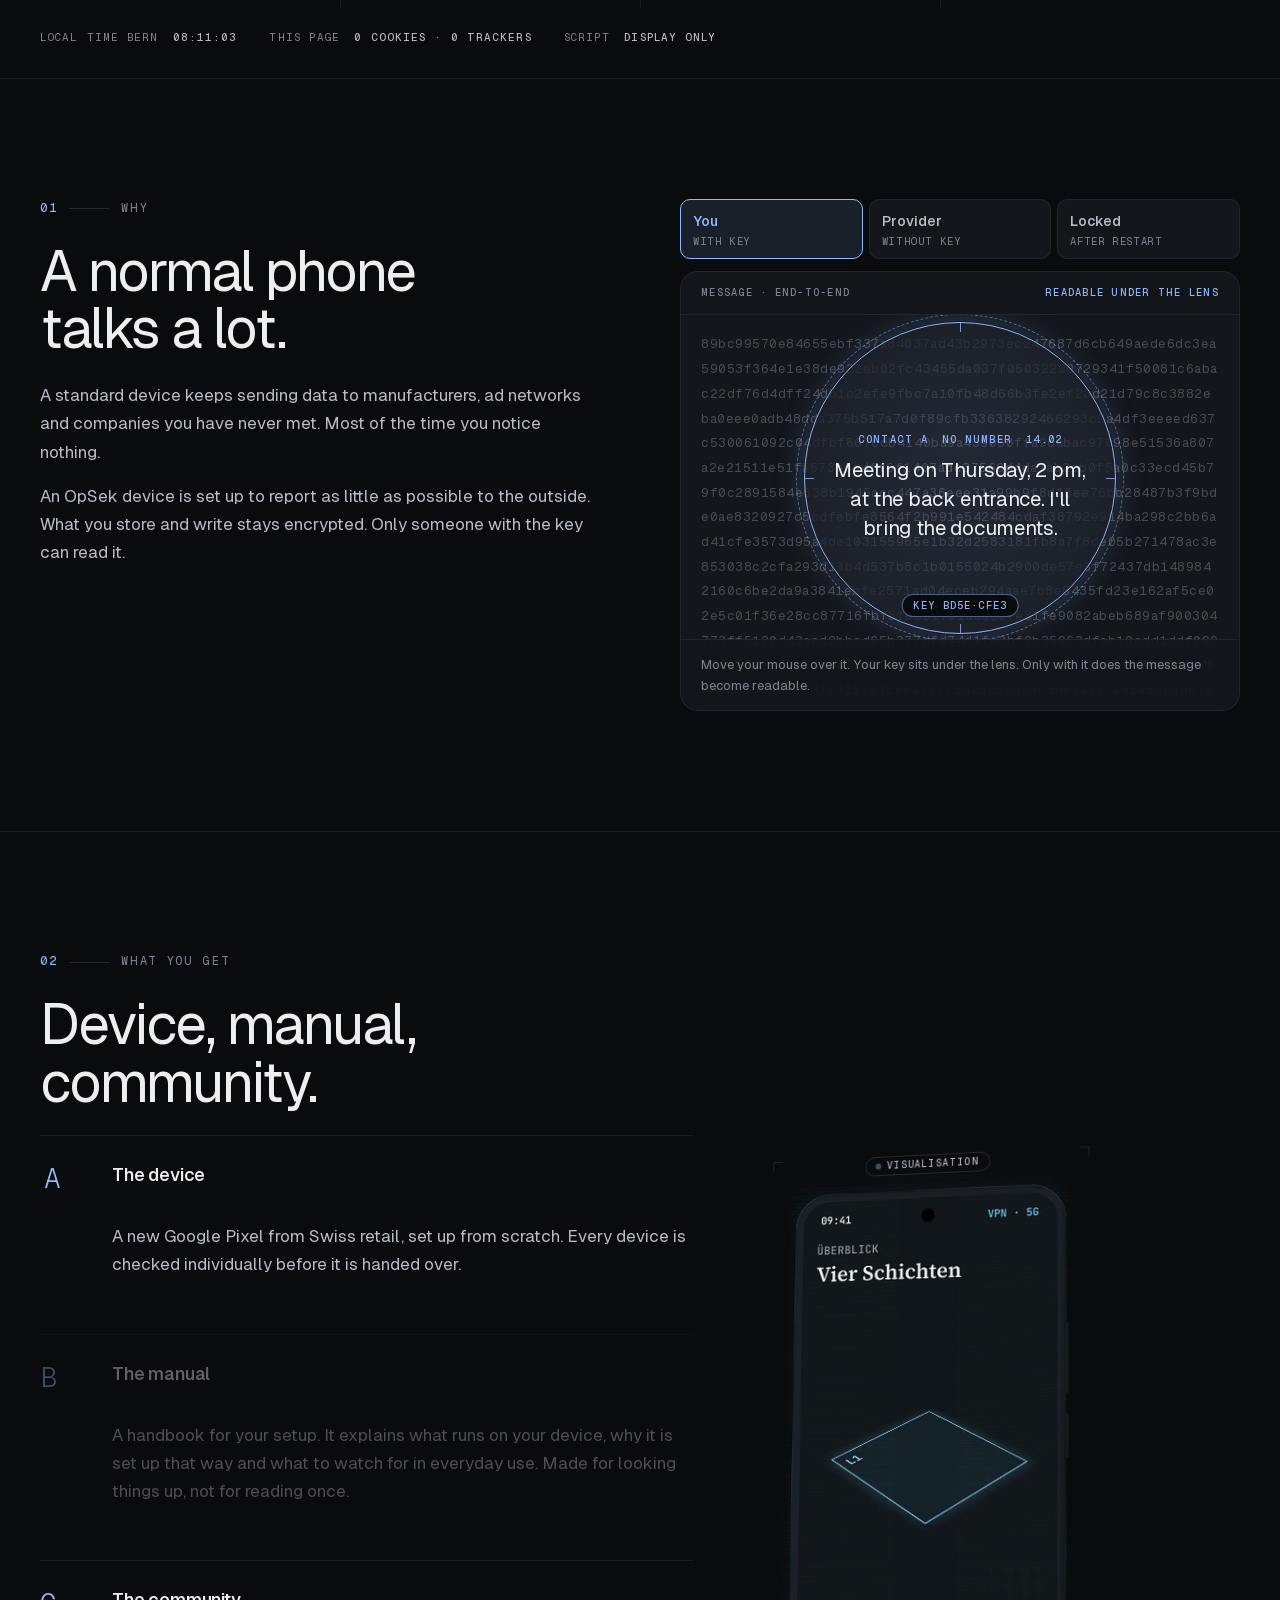
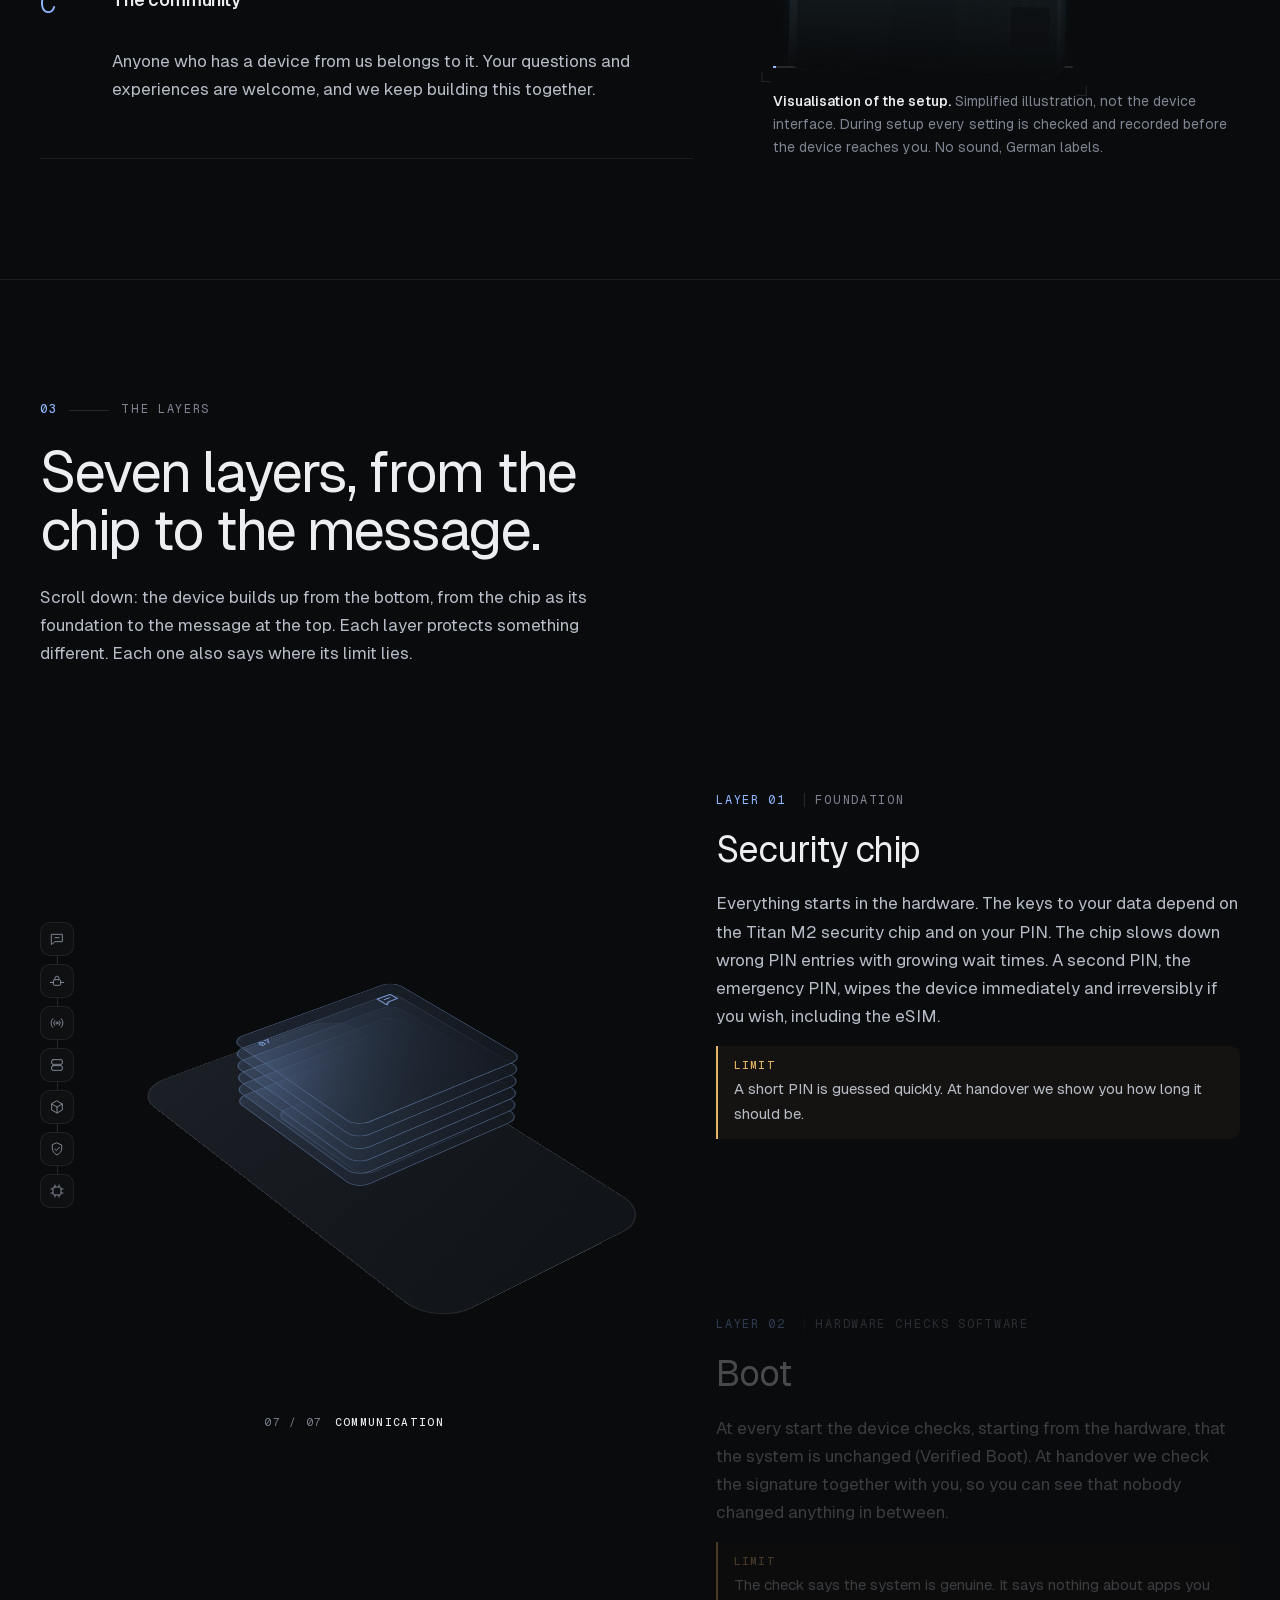
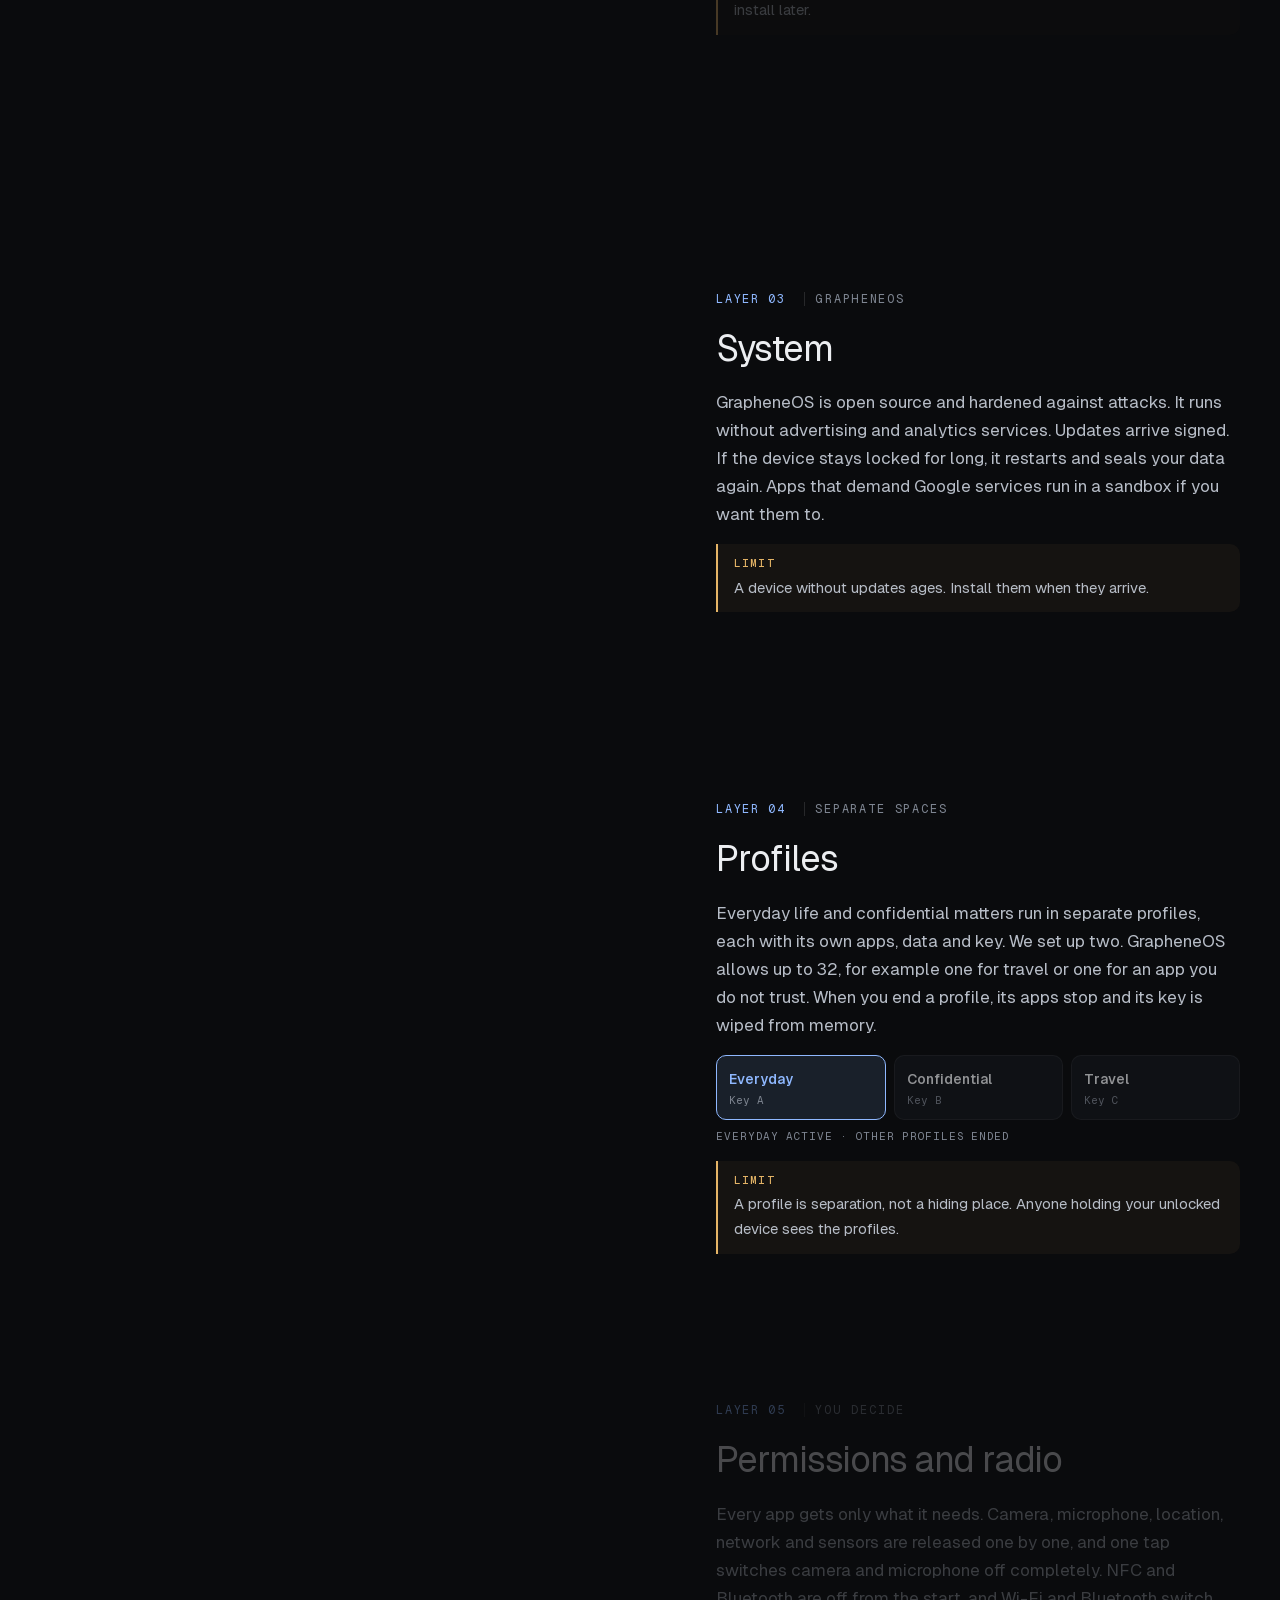
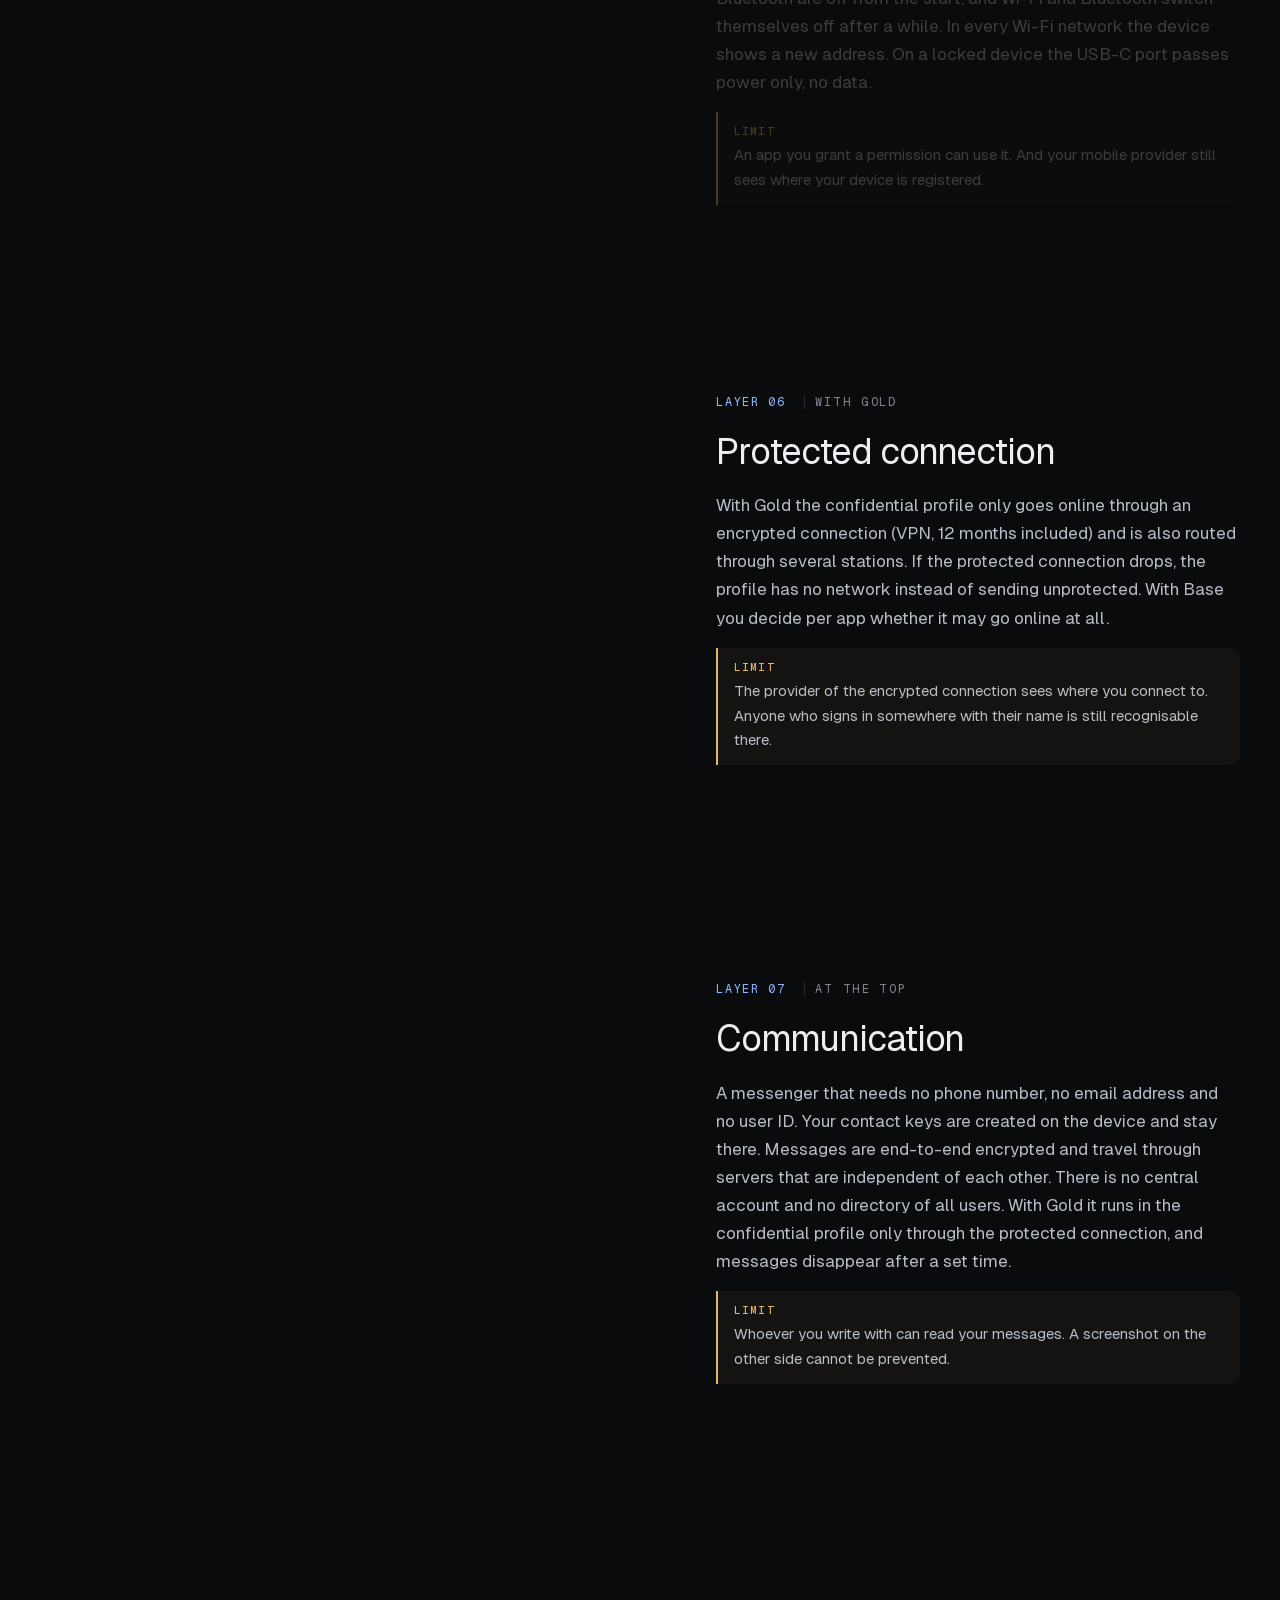
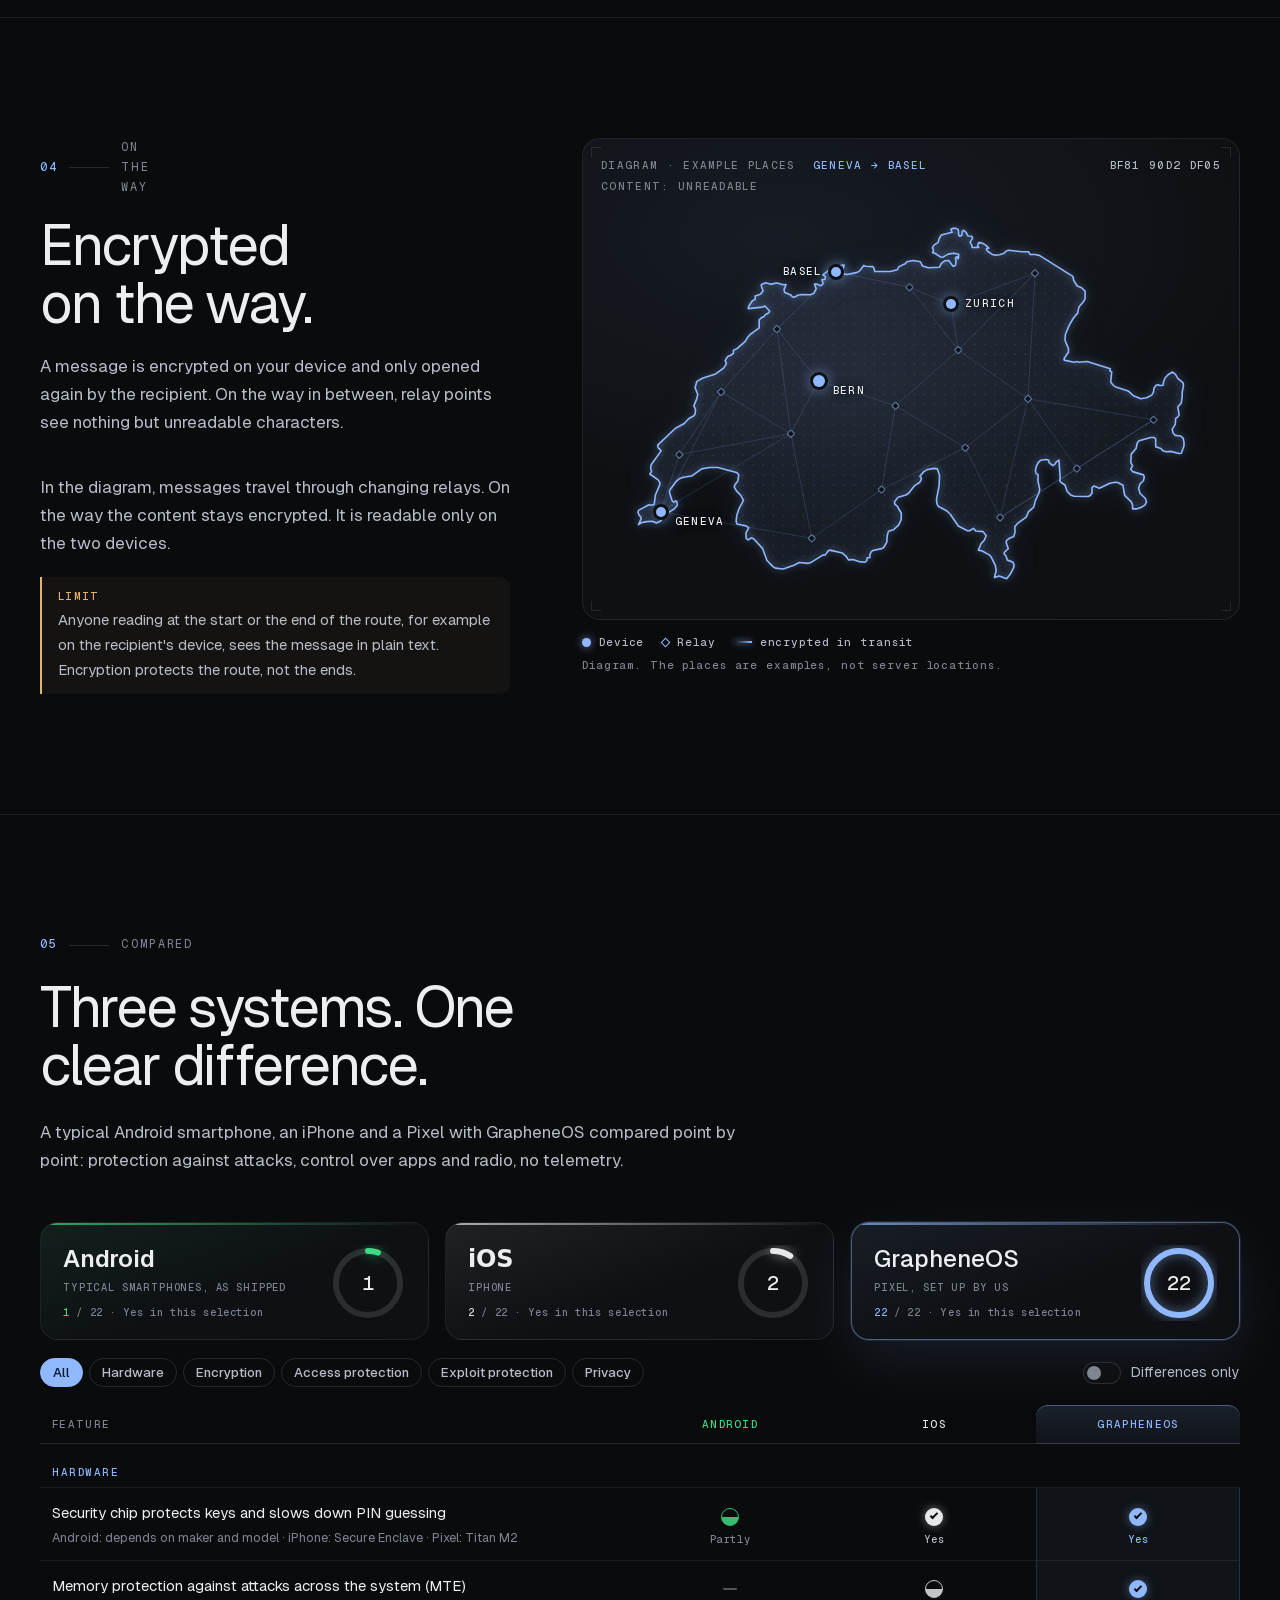
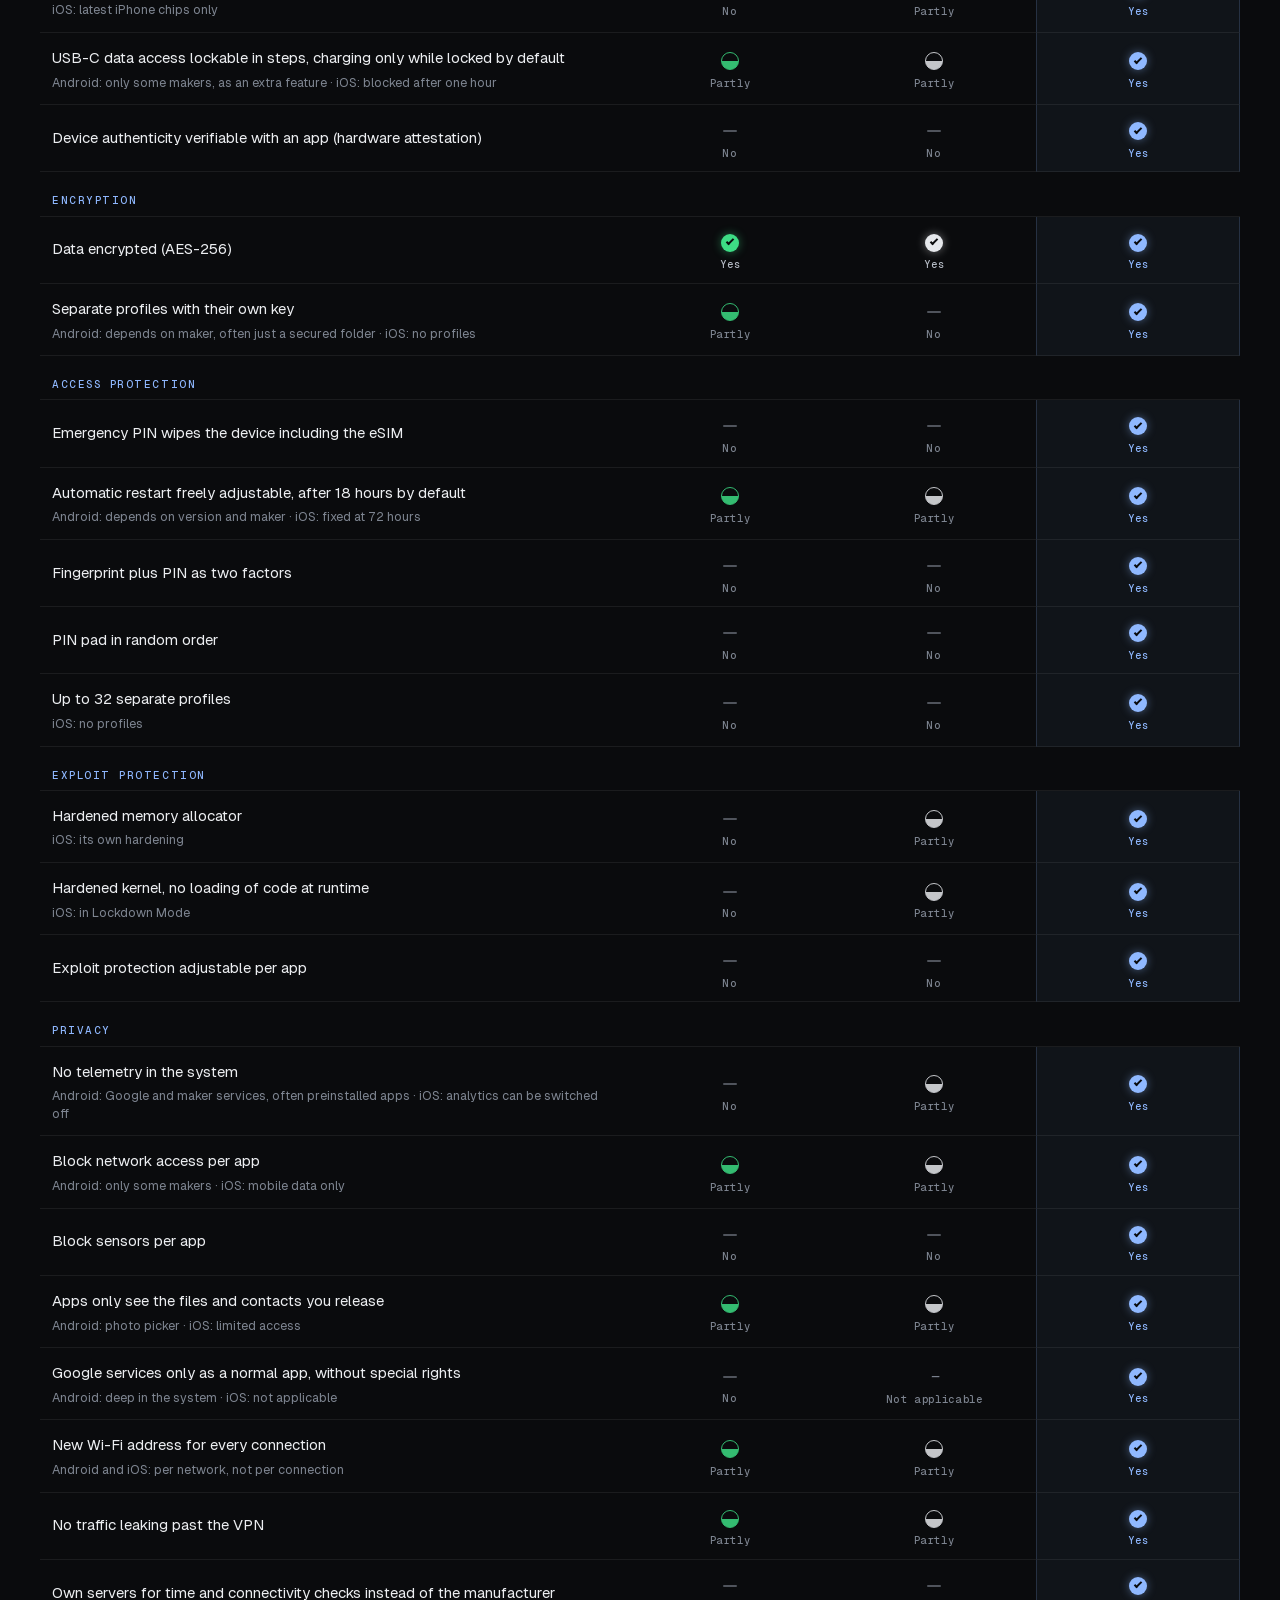
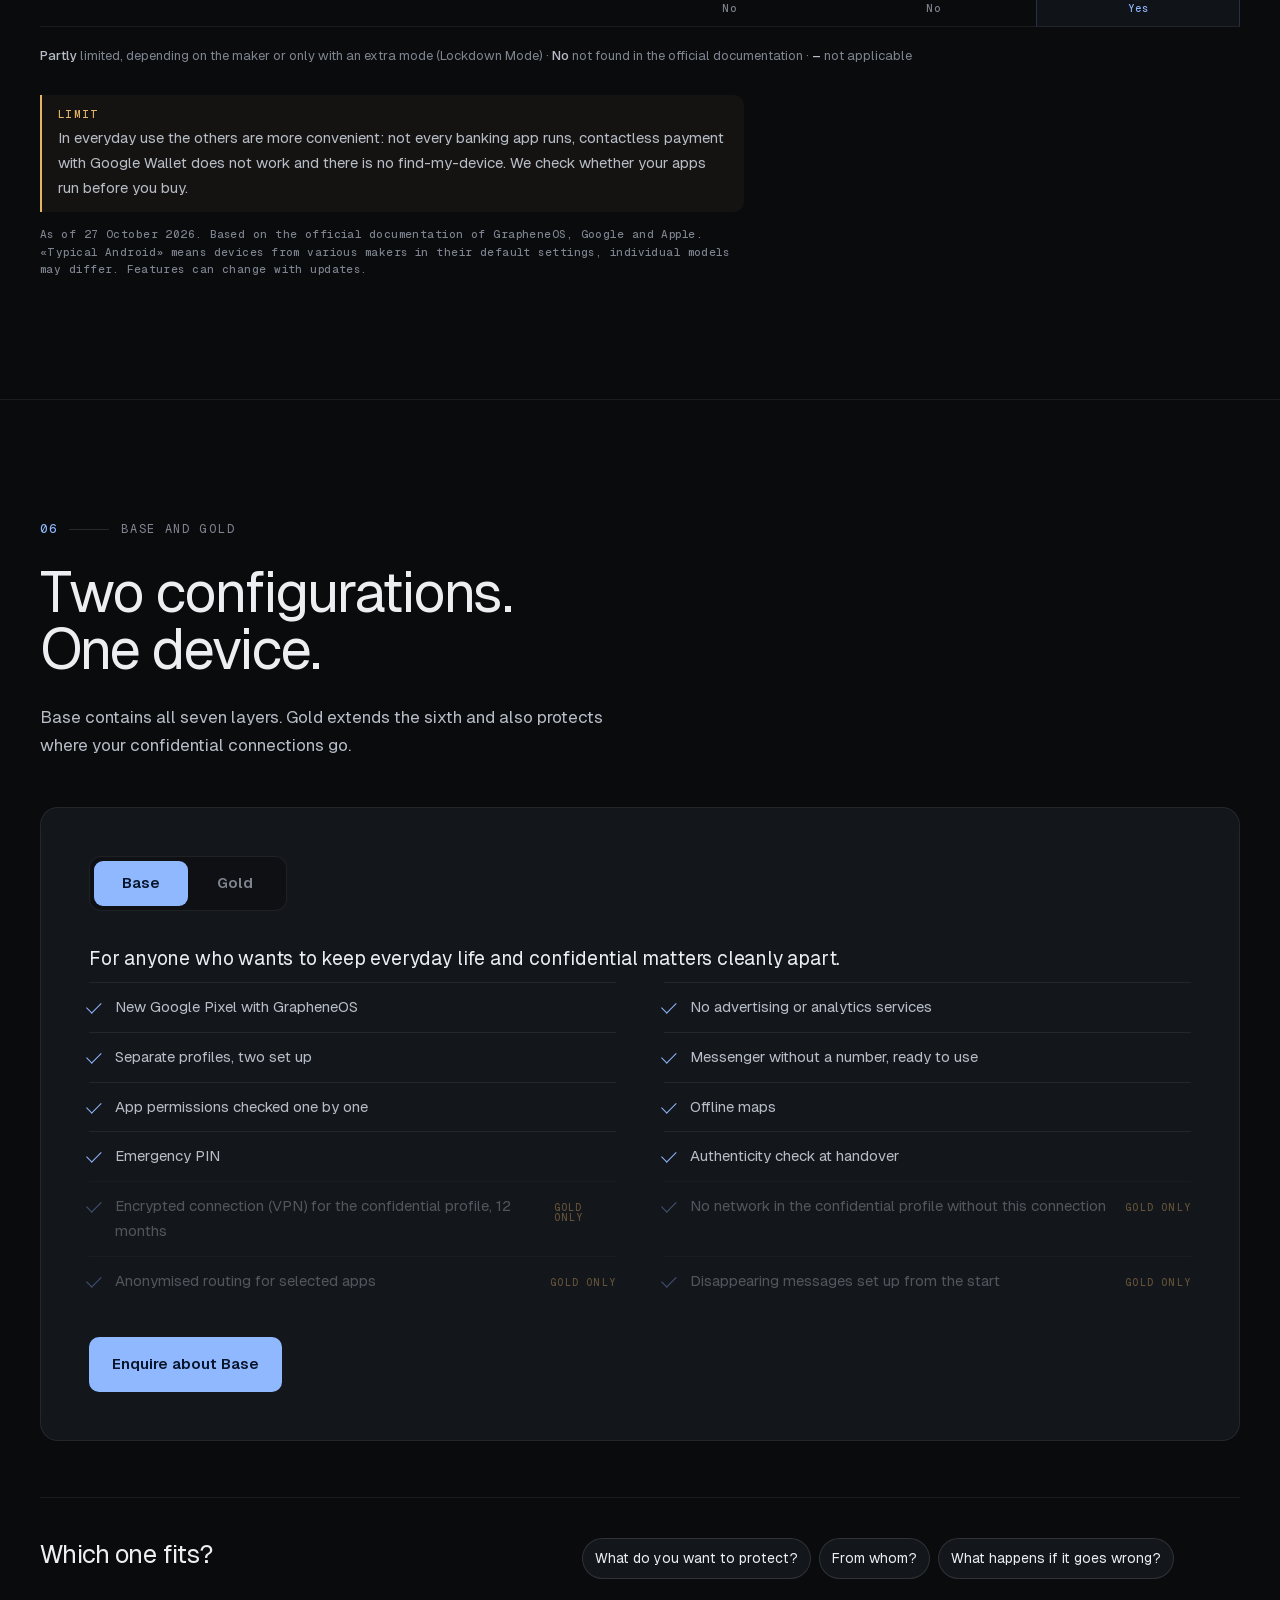
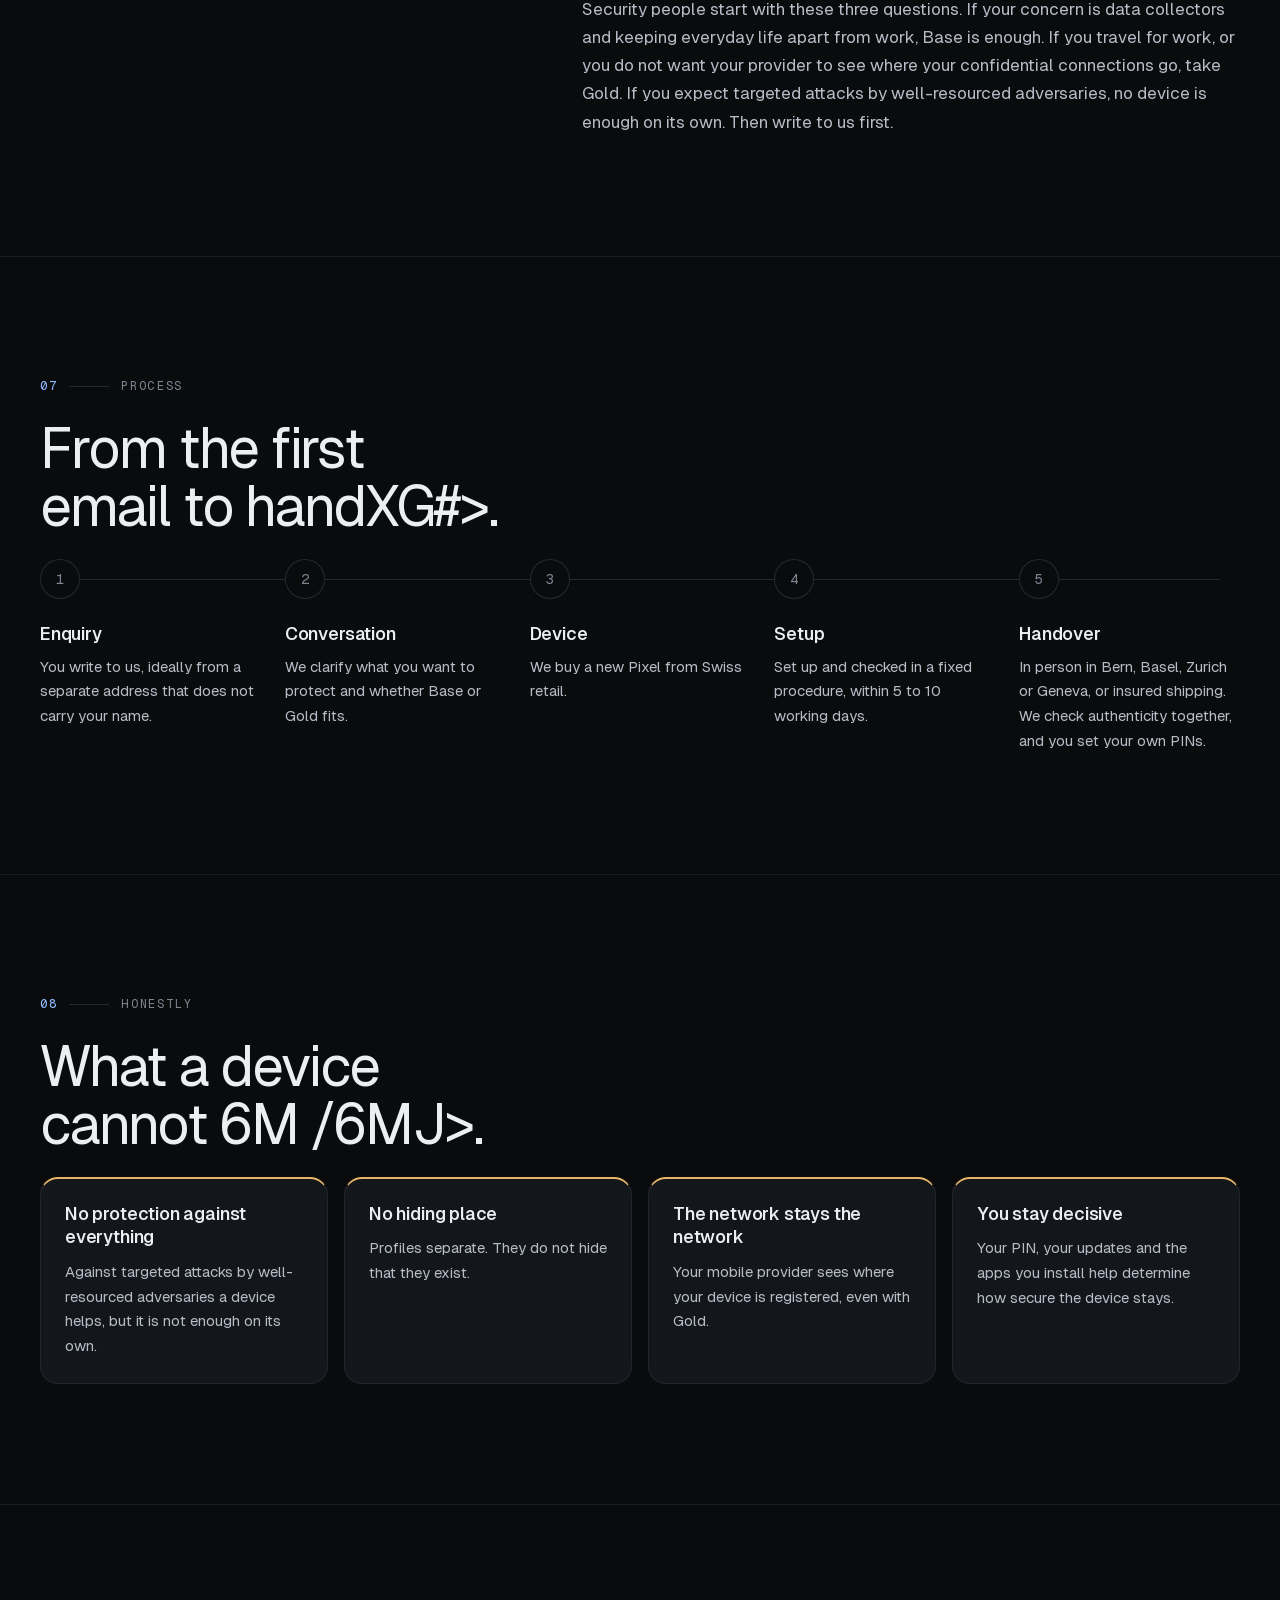
==== commit 75008245: "Footer verlinkt Datenschutzerklärung, Hinweis auf geplantes Schweizer Hosting entfernt Co-Authored-B" ====
--- a/en/index.html
+++ b/en/index.html
@@ -325,7 +325,7 @@
     </nav>
     <p class="foot-provider">Provider: OPSEK Community Switzerland · <a class="linkbtn" href="#kontakt" data-contact="general">kontakt@opsek.ch</a></p>
     <p>Google and Pixel are trademarks of Google LLC. Android is a trademark of Google LLC. iPhone is a trademark of Apple Inc. iOS is a trademark of Cisco and is used by Apple under licence. The names are used for comparison only. GrapheneOS is an independent open-source project. OpSek is not affiliated with Google or the GrapheneOS project, and neither authorises, supports nor endorses it. We do not work with them. Our devices use their freely available open-source software, which we set up according to our own principles of data minimisation and operational security (OPSEC).</p>
-    <p>This page itself sets no cookies and no trackers and embeds no third-party services. For security reasons the hosting provider stores the IP address of visitors. Details are in the privacy policy.</p>
+    <p>This page itself sets no cookies and no trackers and embeds no third-party services. For security reasons the hosting provider stores the IP address of visitors. Details are in the <a href="datenschutz.html">privacy policy</a>.</p>
     <p class="meta"><span>As of October 2026</span><span>Bern · Basel · Zurich · Geneva</span><span class="lang" role="group" aria-label="Language"><a href="../" hreflang="de" lang="de">DE</a><b aria-current="true">EN</b></span></p>
   </div>
 </footer>
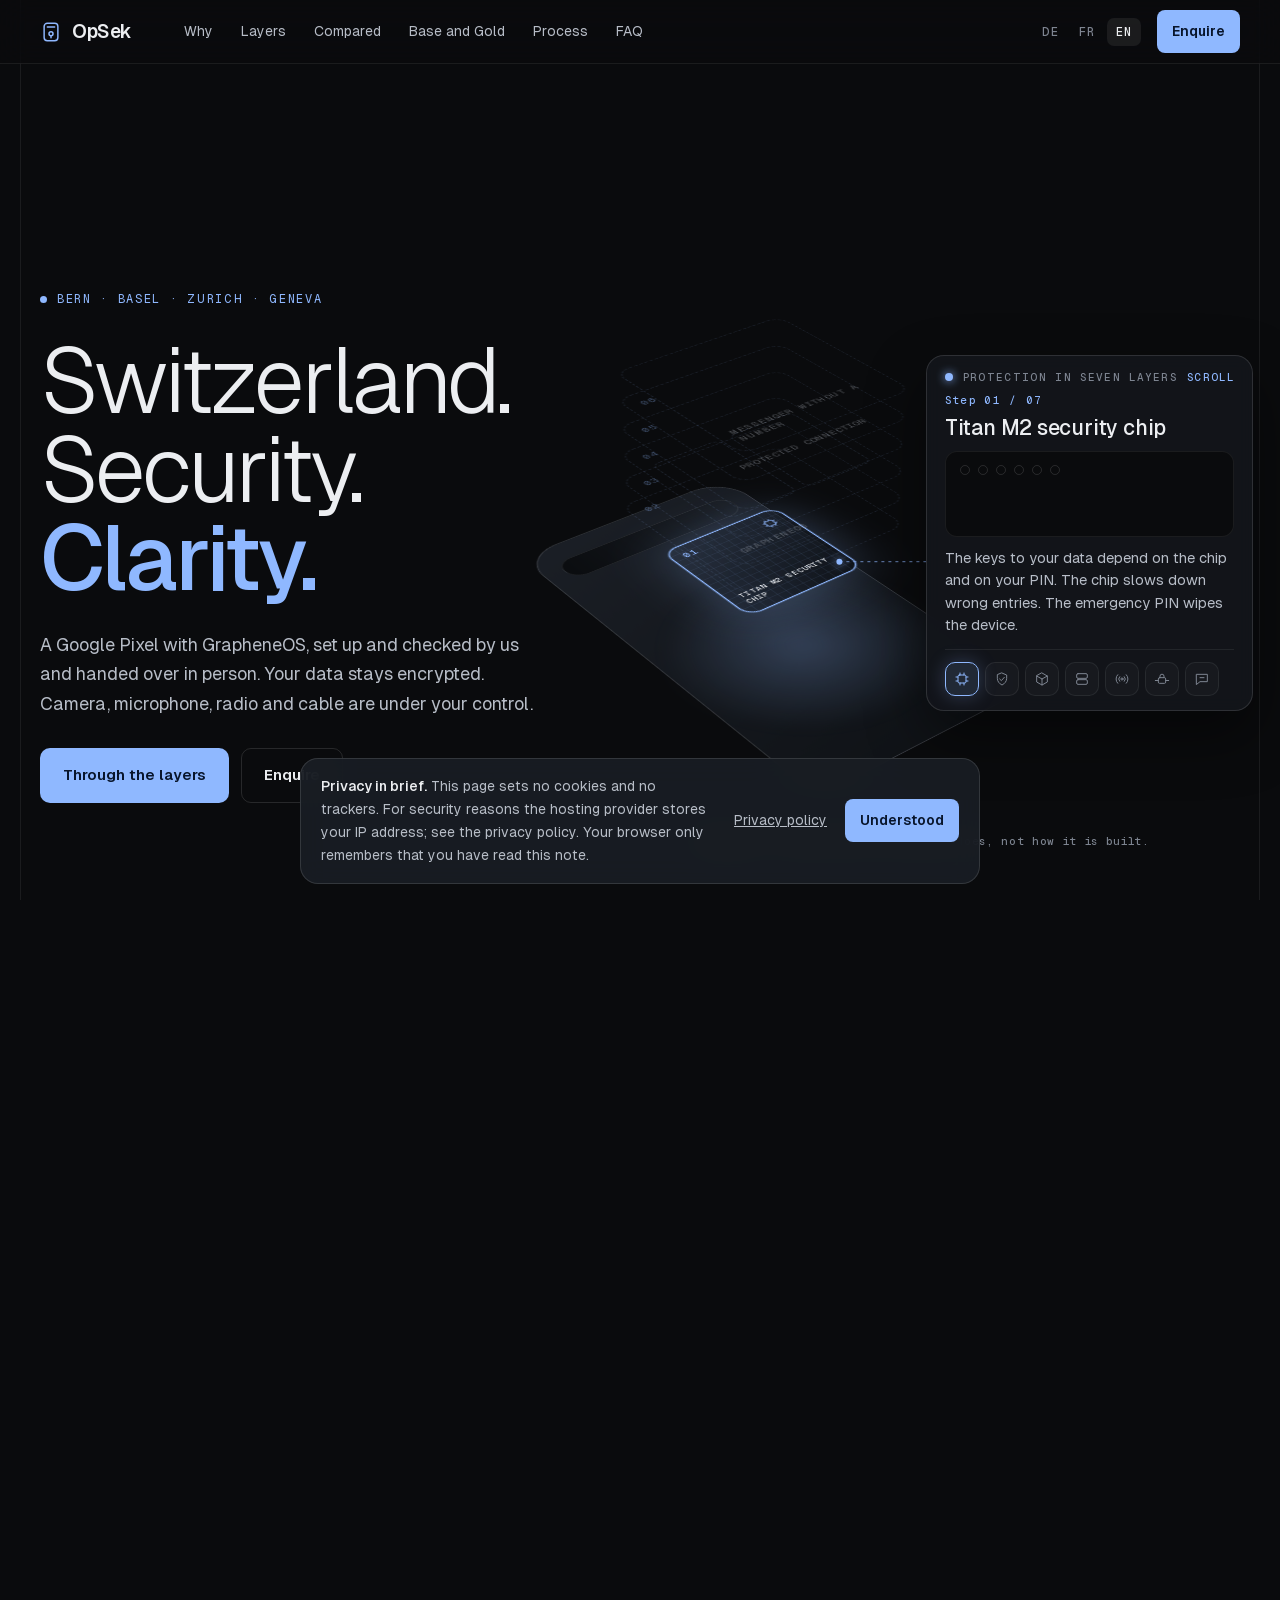
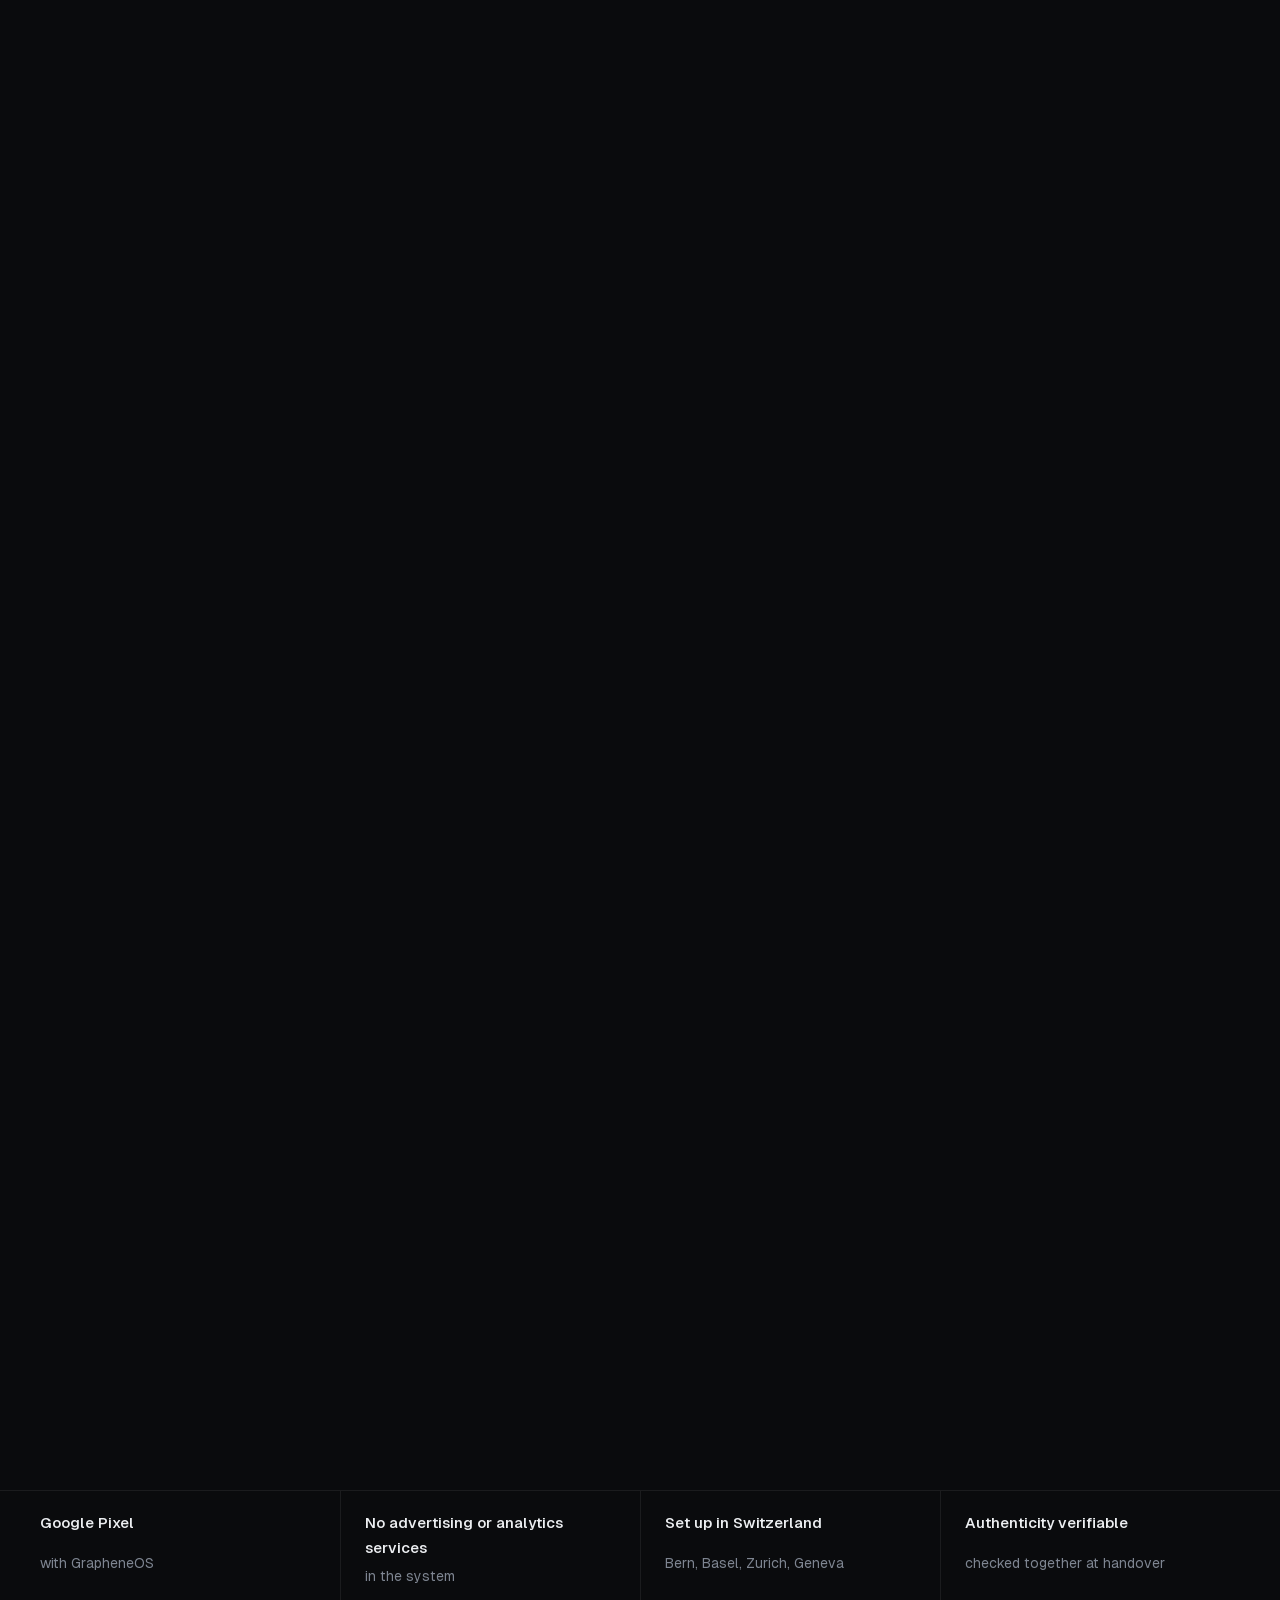
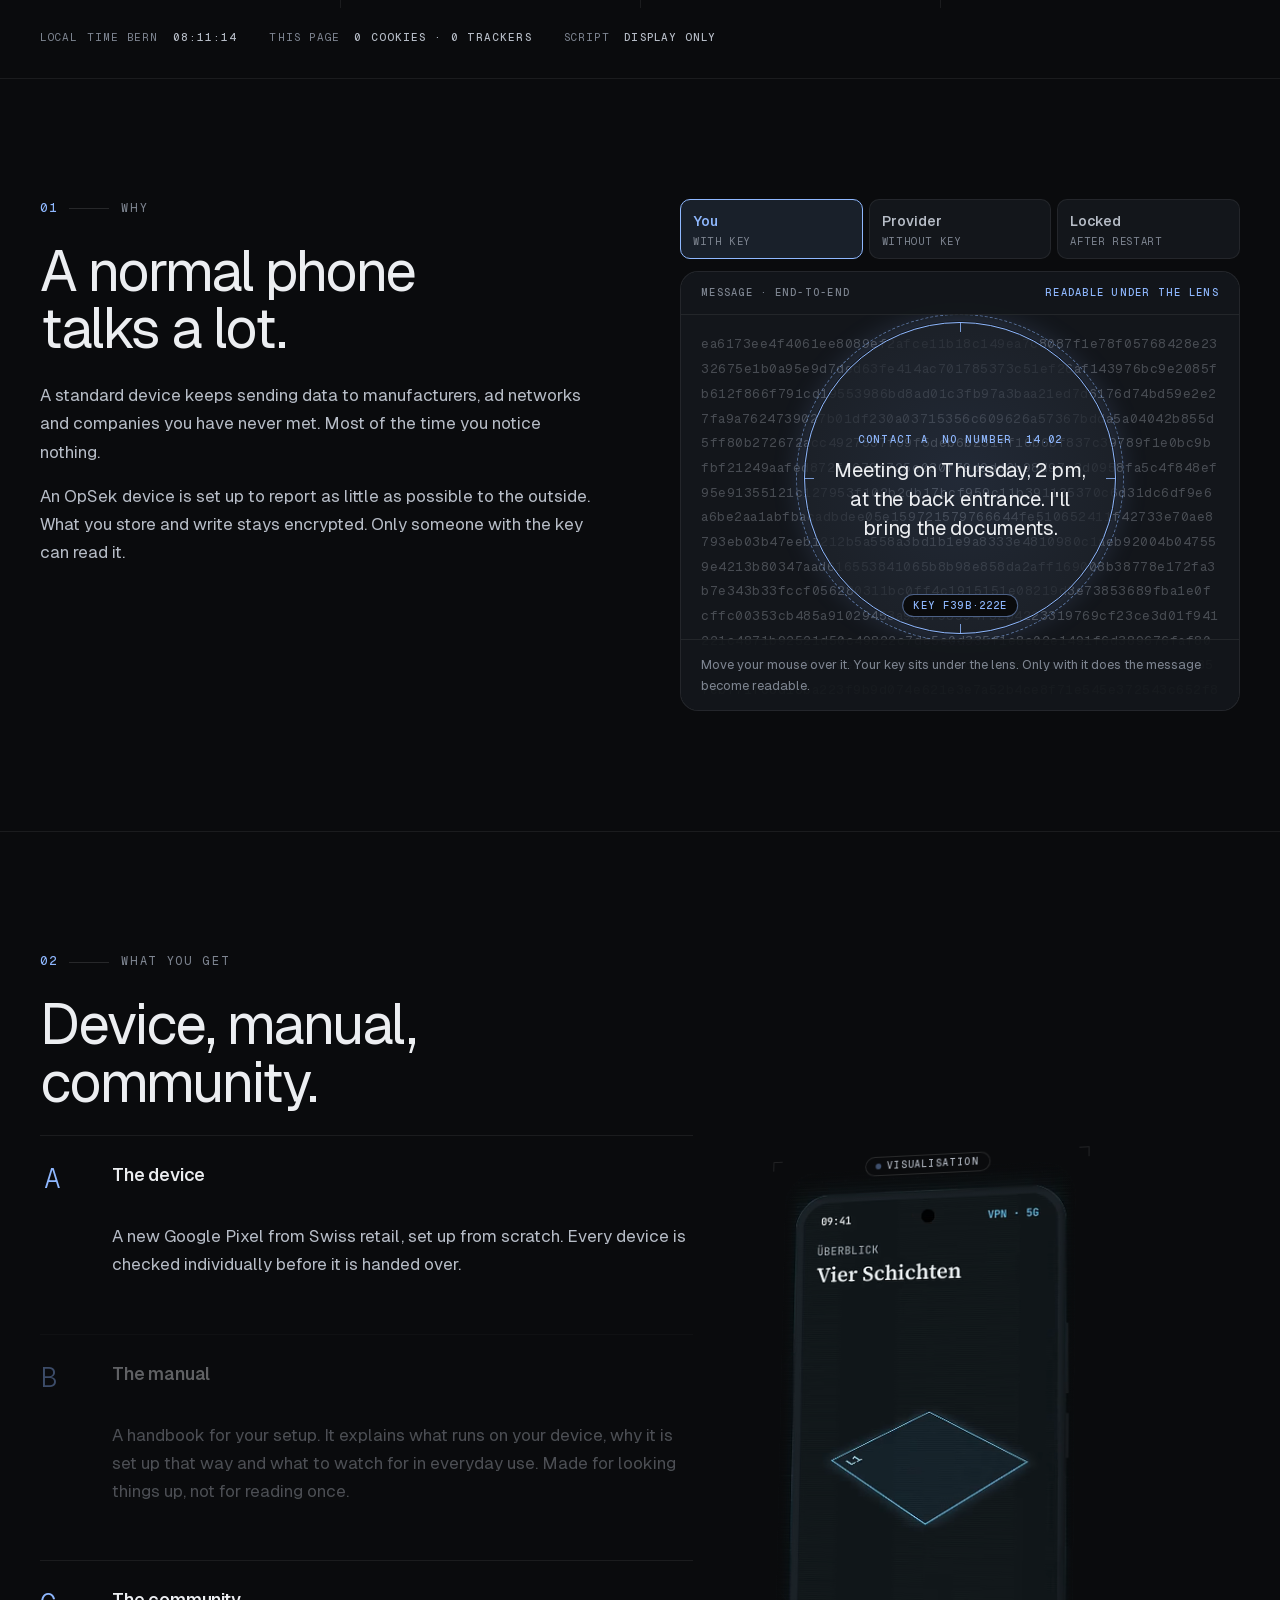
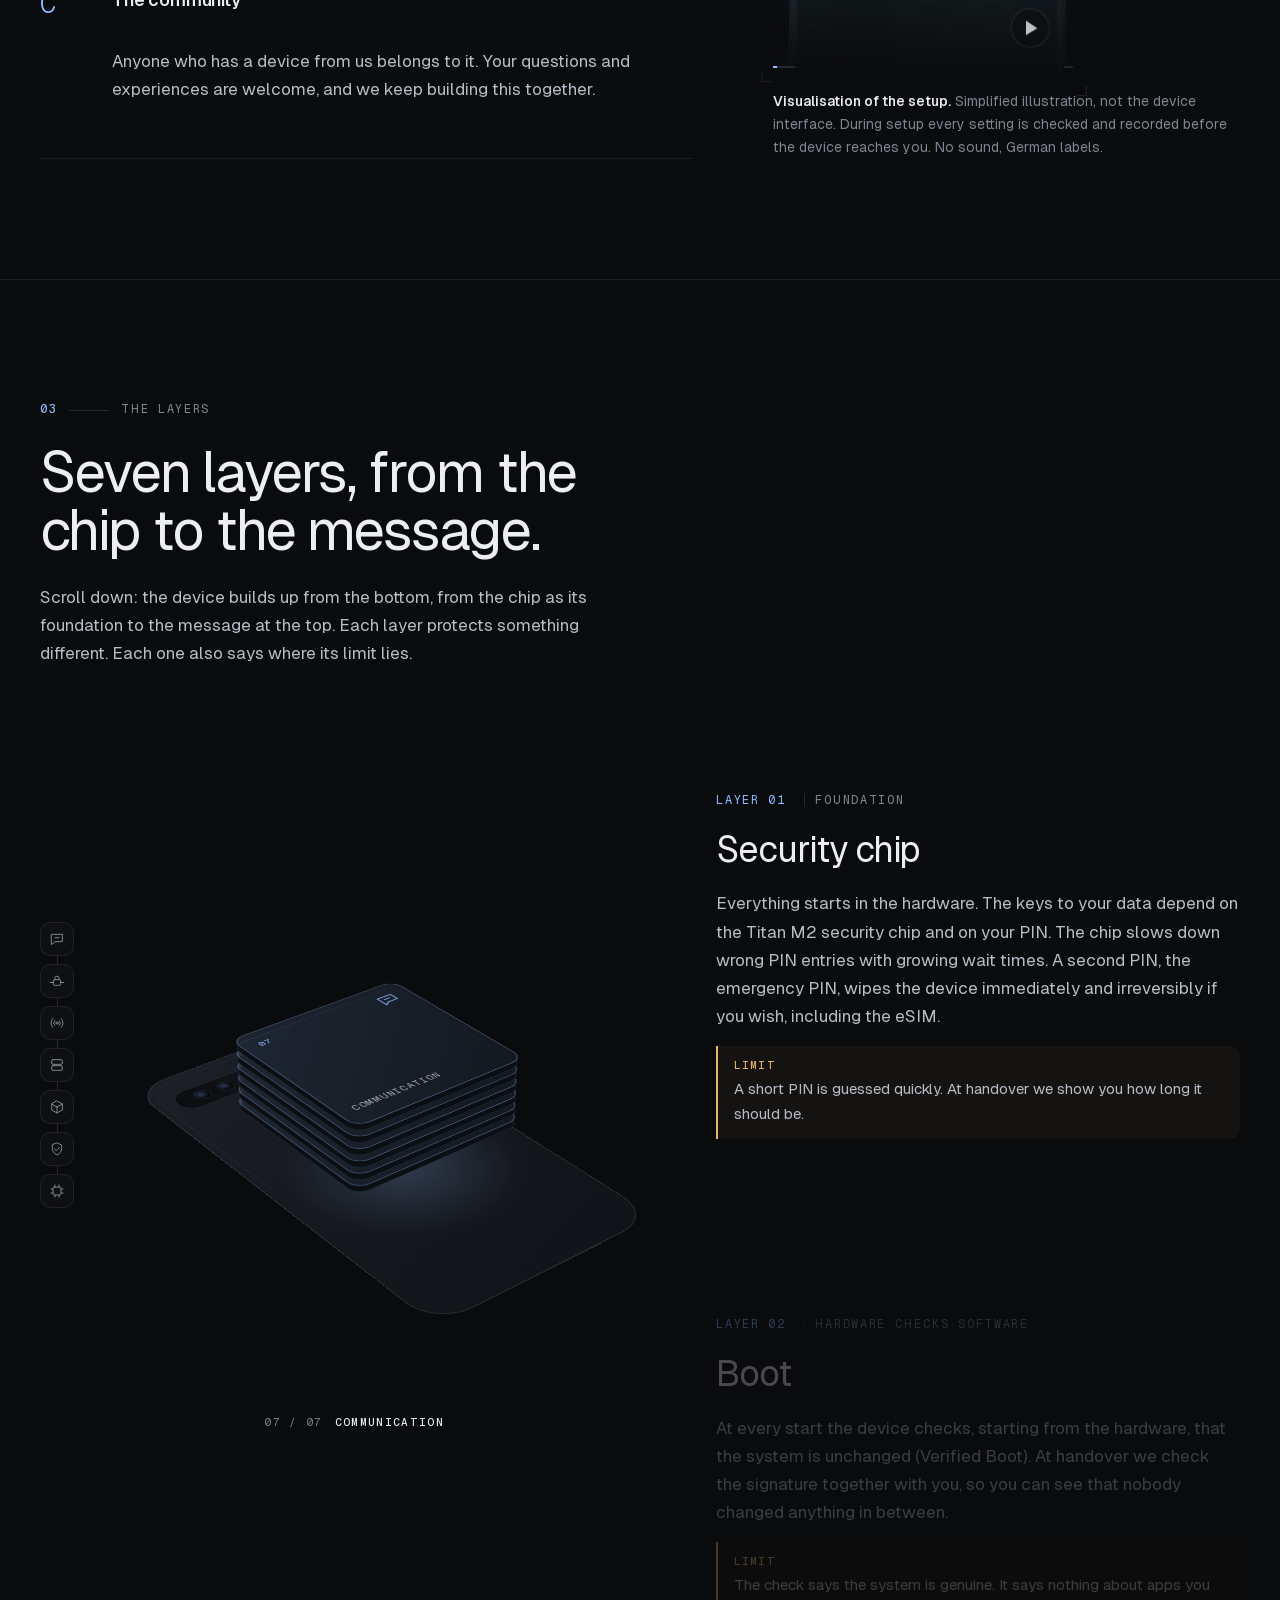
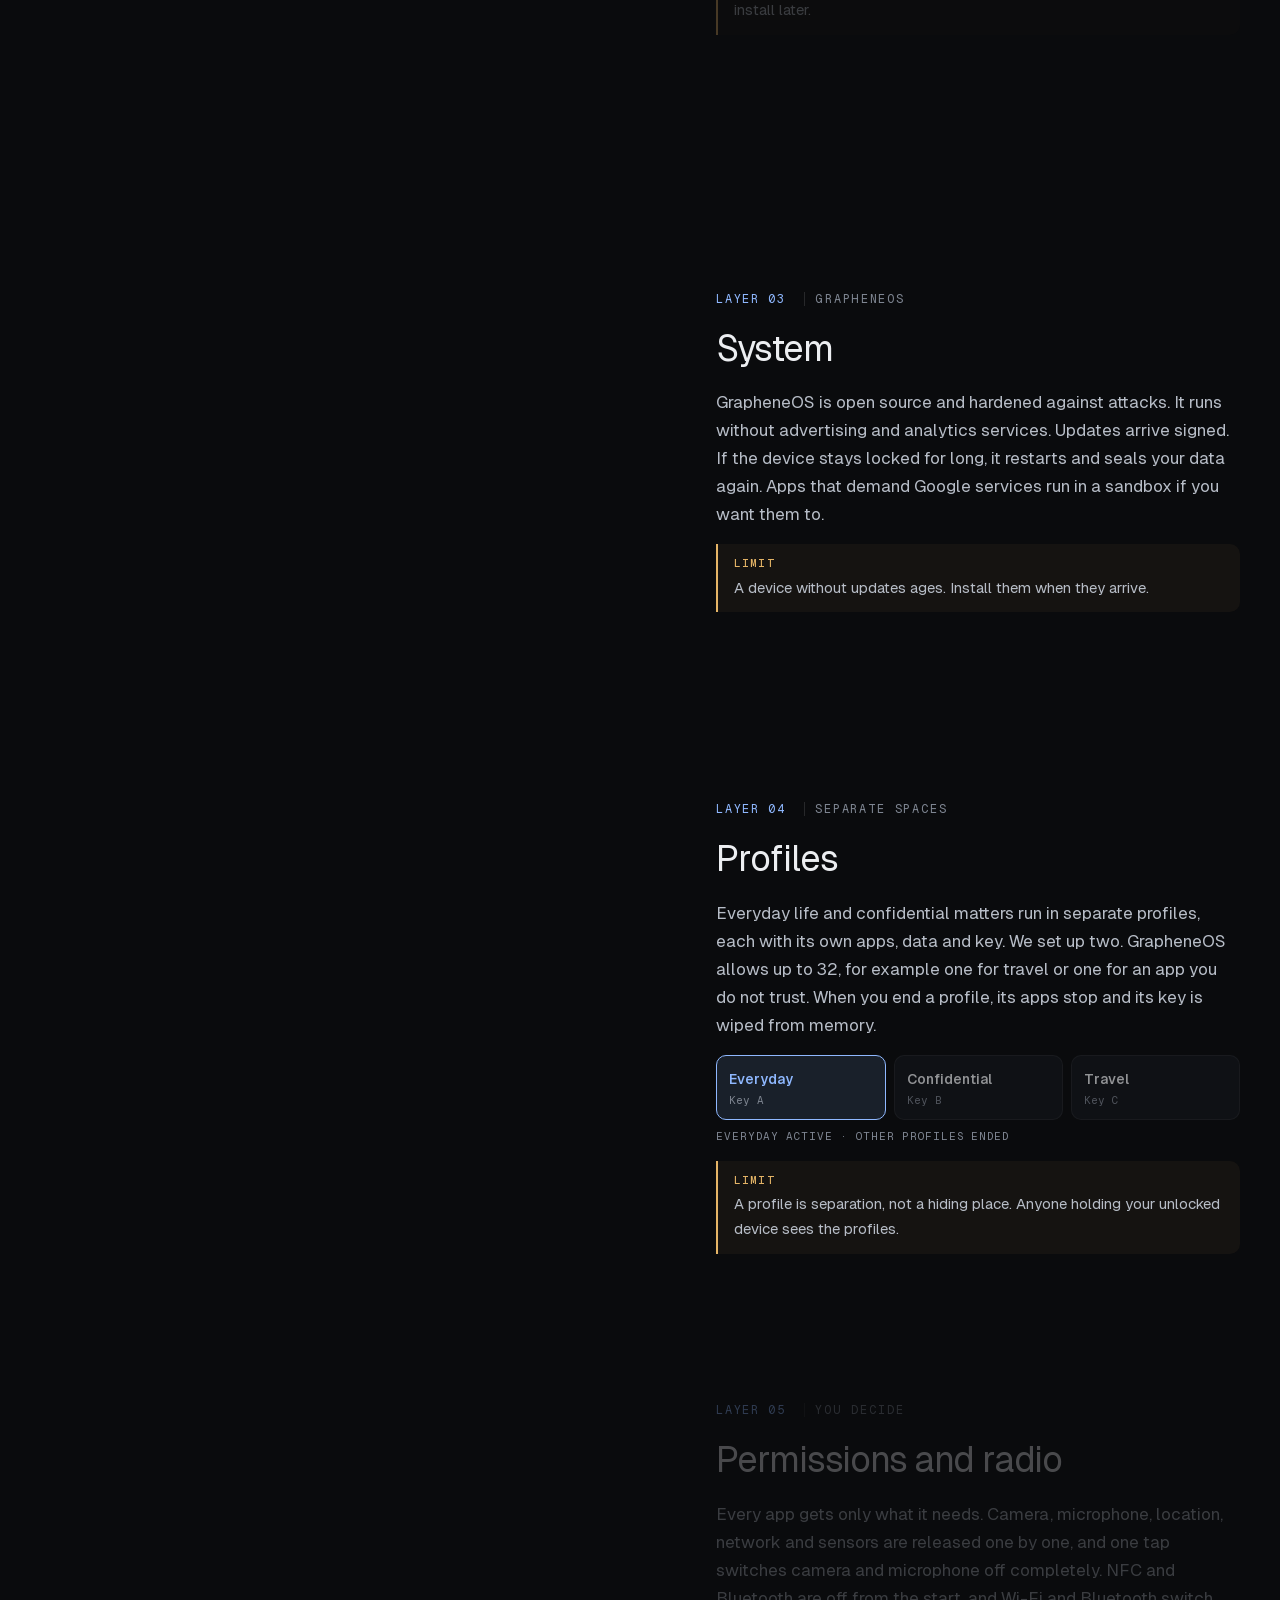
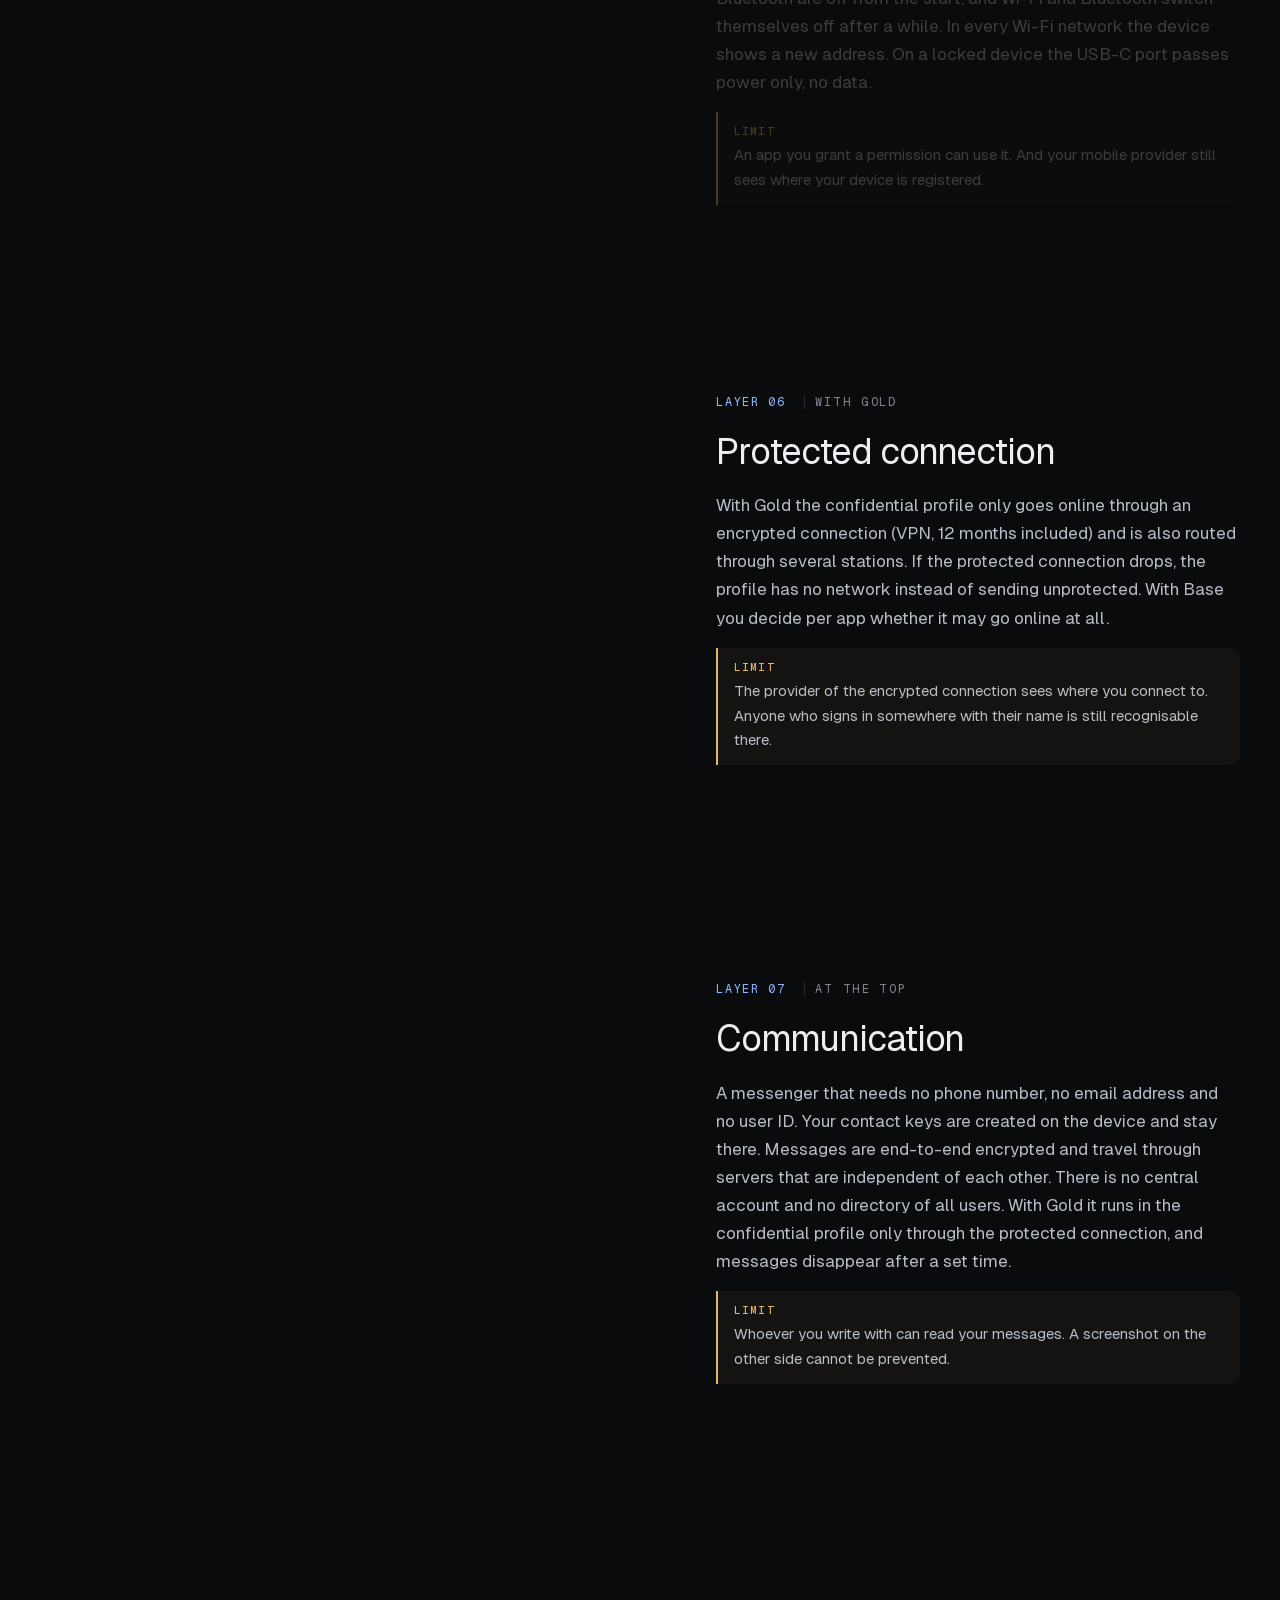
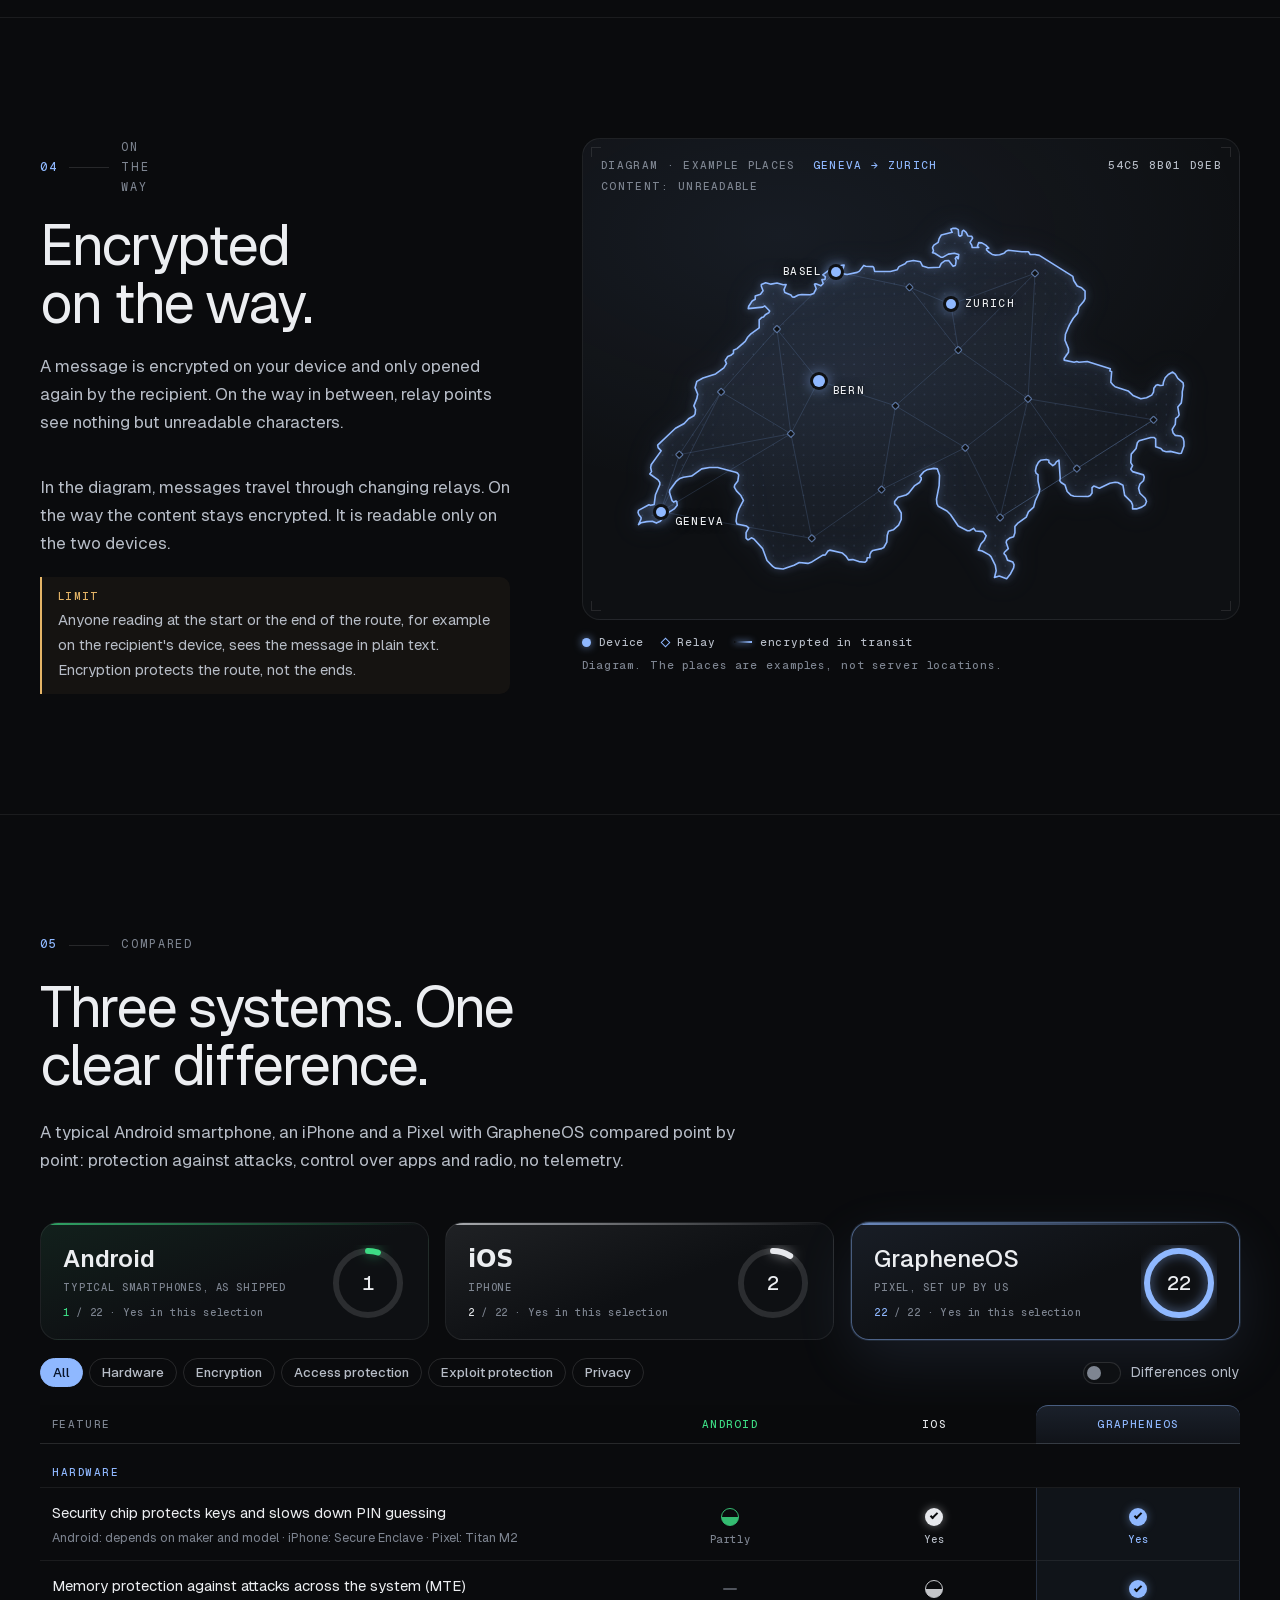
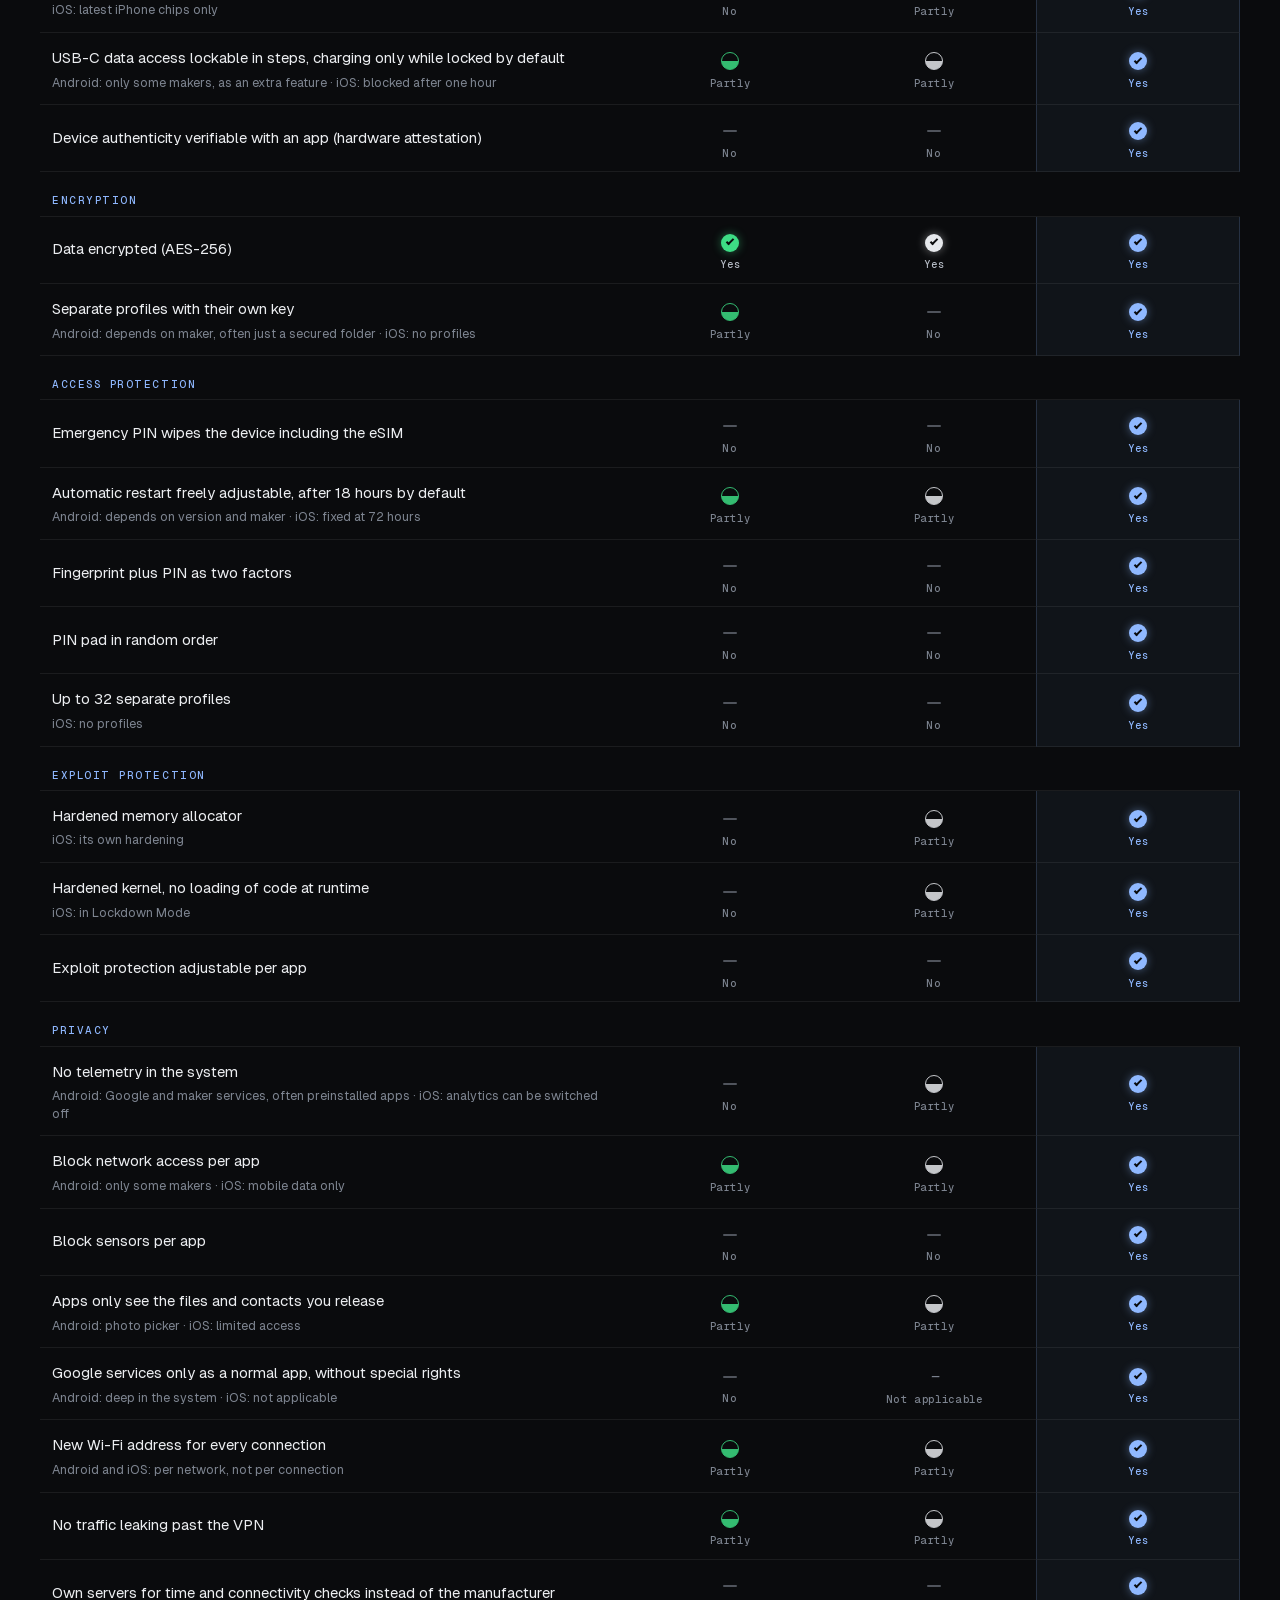
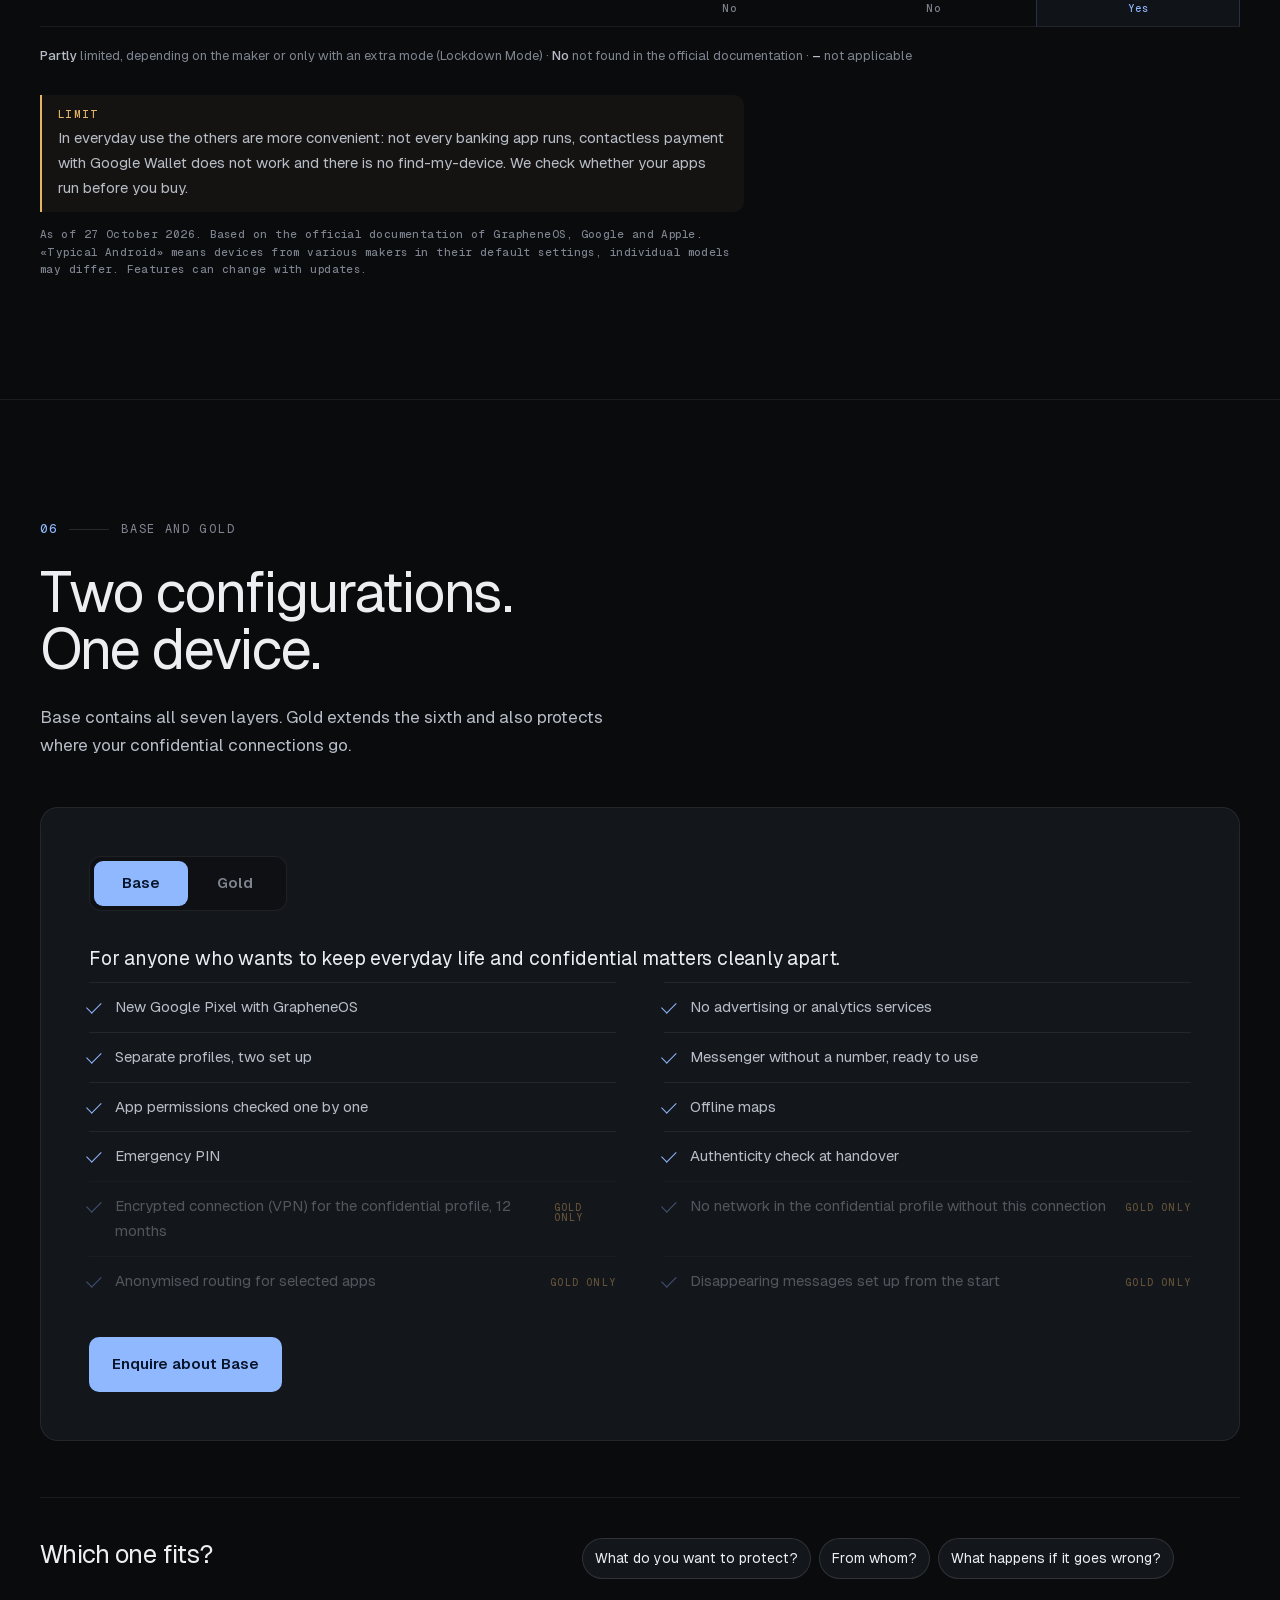
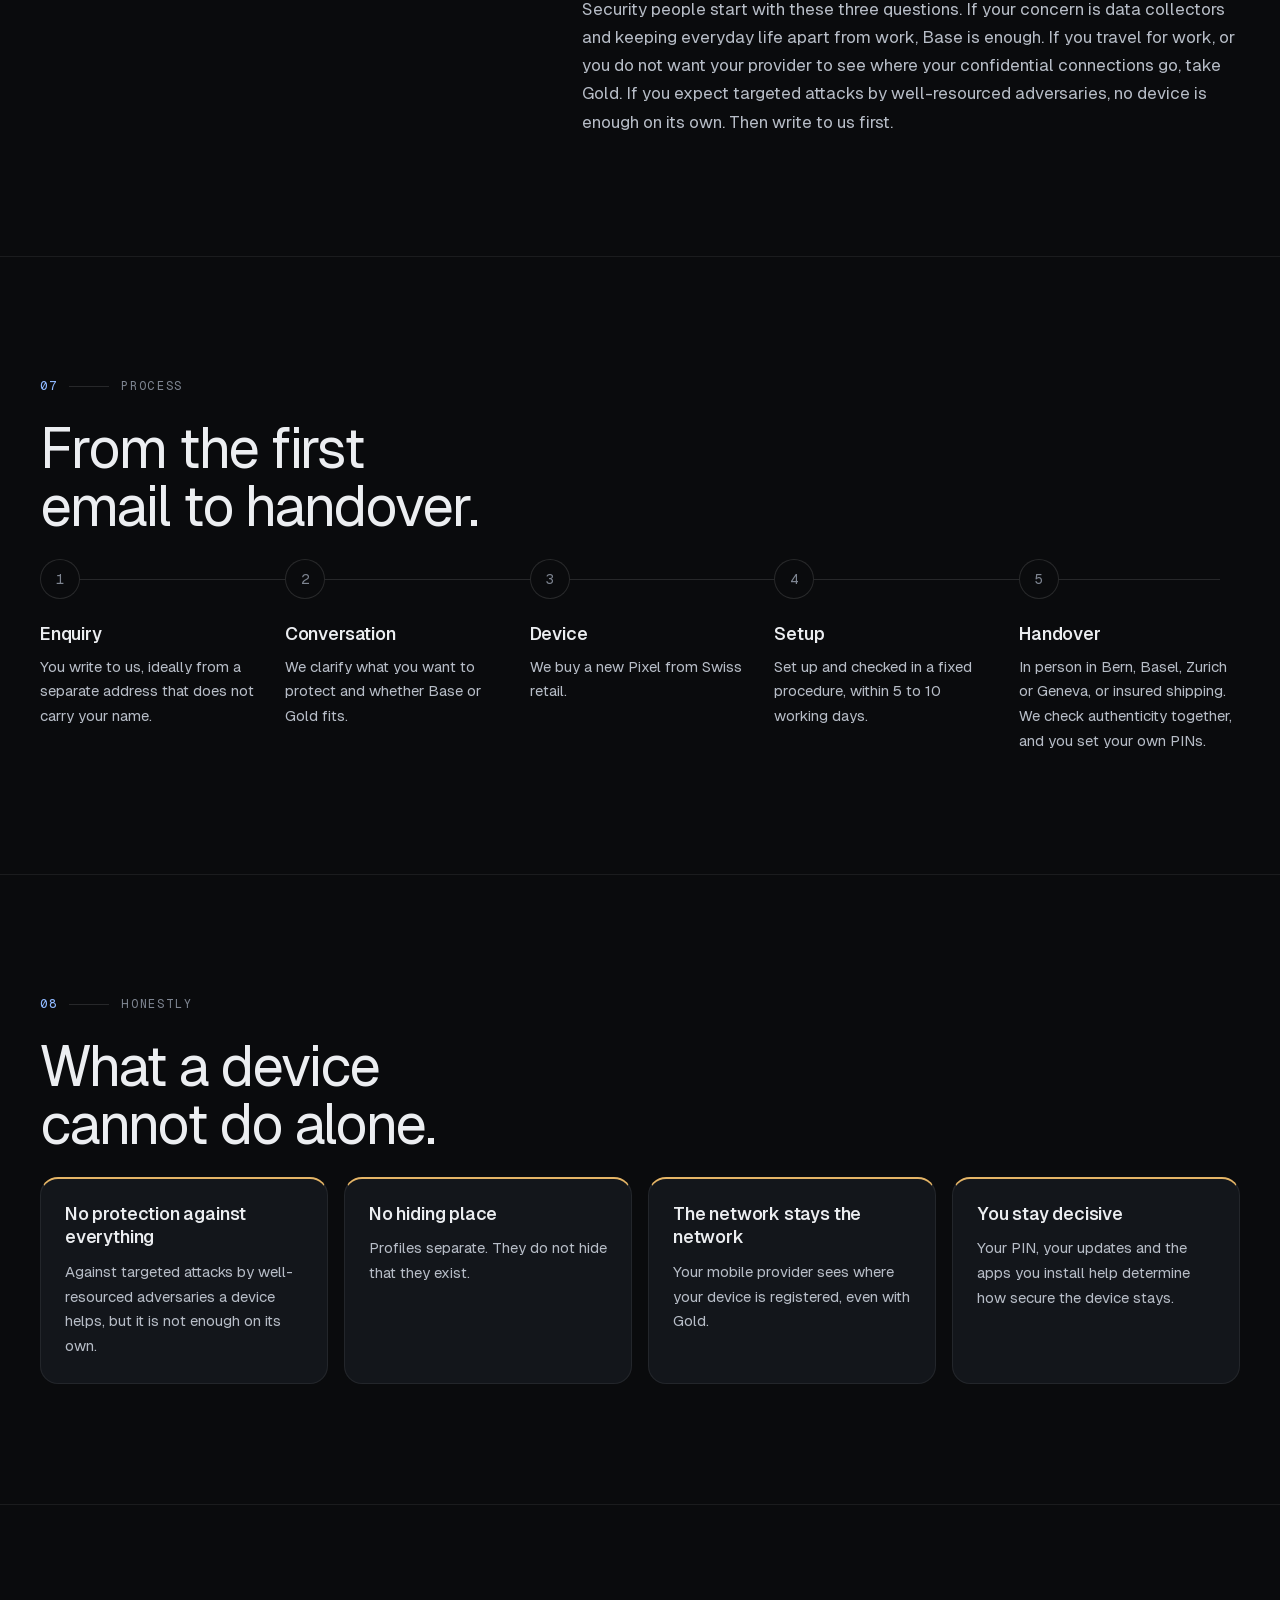
==== commit c317b010: "Französische Version (fr/), Sprachumschalter DE·FR·EN, .htaccess mit HTTPS-Zwang, ohne www, Sicherhe" ====
--- a/en/index.html
+++ b/en/index.html
@@ -11,6 +11,7 @@
 <meta name="color-scheme" content="dark">
 <link rel="canonical" href="https://opsek.ch/en/">
 <link rel="alternate" hreflang="de" href="https://opsek.ch/">
+<link rel="alternate" hreflang="fr" href="https://opsek.ch/fr/">
 <link rel="alternate" hreflang="en" href="https://opsek.ch/en/">
 <link rel="alternate" hreflang="x-default" href="https://opsek.ch/">
 <meta property="og:type" content="website">
@@ -37,7 +38,7 @@
       <span>OpSek</span>
     </a>
     <nav class="nav" aria-label="Main navigation"><a href="#warum">Why</a><a href="#schichten">Layers</a><a href="#vergleich">Compared</a><a href="#modelle">Base and Gold</a><a href="#ablauf">Process</a><a href="#fragen">FAQ</a></nav>
-        <p class="lang" role="group" aria-label="Language"><a href="../" hreflang="de" lang="de">DE</a><b aria-current="true">EN</b></p>
+        <p class="lang" role="group" aria-label="Language"><a href="../" hreflang="de" lang="de">DE</a><a href="../fr/" hreflang="fr" lang="fr">FR</a><b aria-current="true">EN</b></p>
     <a class="btn btn-sm" href="#kontakt" data-contact="general">Enquire</a>
   </div>
   <i class="progress" aria-hidden="true"><em></em></i>
@@ -326,7 +327,7 @@
     <p class="foot-provider">Provider: OPSEK Community Switzerland · <a class="linkbtn" href="#kontakt" data-contact="general">kontakt@opsek.ch</a></p>
     <p>Google and Pixel are trademarks of Google LLC. Android is a trademark of Google LLC. iPhone is a trademark of Apple Inc. iOS is a trademark of Cisco and is used by Apple under licence. The names are used for comparison only. GrapheneOS is an independent open-source project. OpSek is not affiliated with Google or the GrapheneOS project, and neither authorises, supports nor endorses it. We do not work with them. Our devices use their freely available open-source software, which we set up according to our own principles of data minimisation and operational security (OPSEC).</p>
     <p>This page itself sets no cookies and no trackers and embeds no third-party services. For security reasons the hosting provider stores the IP address of visitors. Details are in the <a href="datenschutz.html">privacy policy</a>.</p>
-    <p class="meta"><span>As of October 2026</span><span>Bern · Basel · Zurich · Geneva</span><span class="lang" role="group" aria-label="Language"><a href="../" hreflang="de" lang="de">DE</a><b aria-current="true">EN</b></span></p>
+    <p class="meta"><span>As of October 2026</span><span>Bern · Basel · Zurich · Geneva</span><span class="lang" role="group" aria-label="Language"><a href="../" hreflang="de" lang="de">DE</a><a href="../fr/" hreflang="fr" lang="fr">FR</a><b aria-current="true">EN</b></span></p>
   </div>
 </footer>
 
